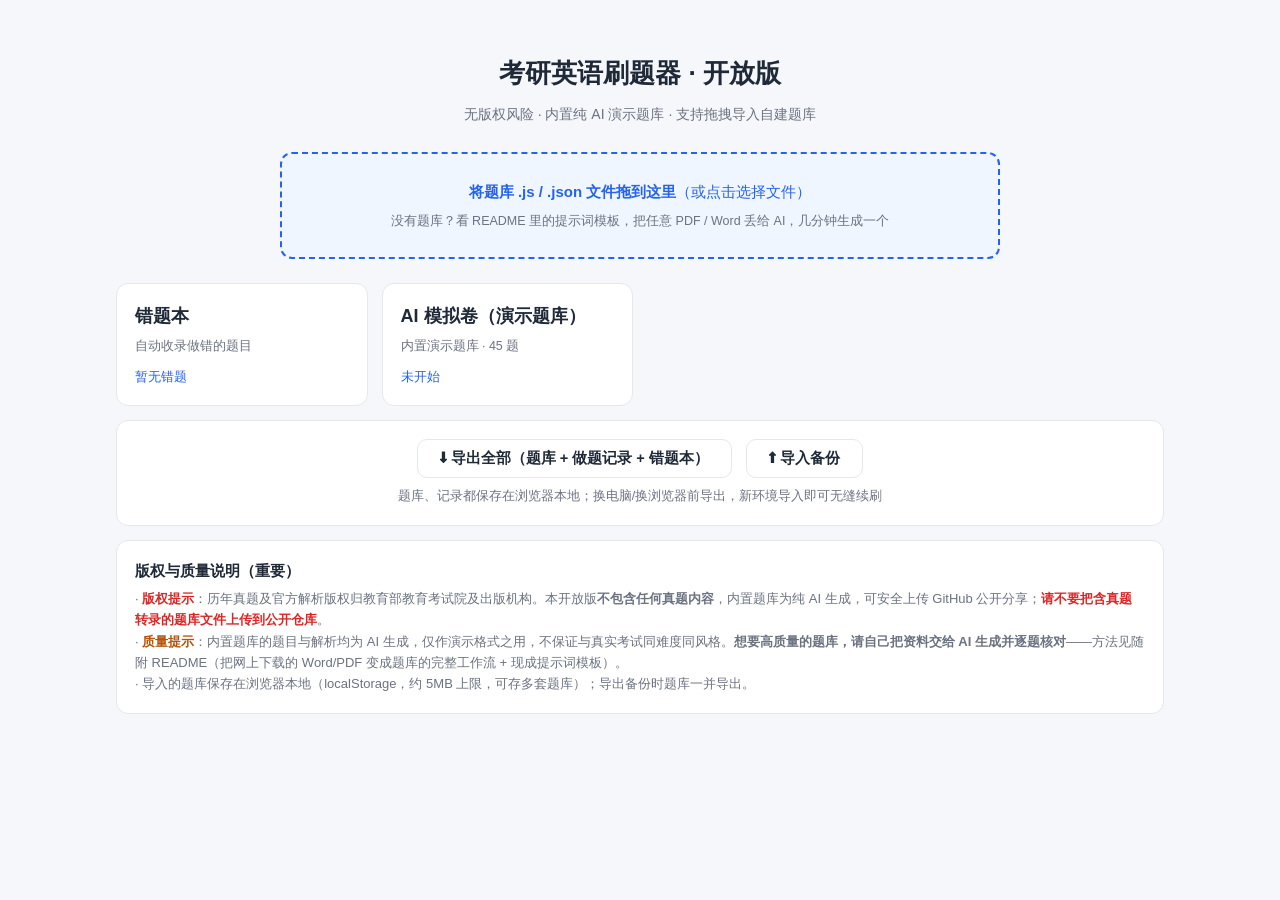
==== 刷题器-开放版（单文件版）.html @ 512d8507 "考研英语刷题器·开放版：纯AI演示题库 + 自建题库拖拽导入" ====
<!DOCTYPE html>
<html lang="zh-CN">
<head>
<meta charset="UTF-8">
<meta name="viewport" content="width=device-width, initial-scale=1.0">
<title>考研英语刷题器 · 开放版（可导入自建题库）</title>
<style>
:root {
  --bg: #f5f7fa;
  --card: #ffffff;
  --ink: #1f2937;
  --ink2: #6b7280;
  --line: #e5e7eb;
  --brand: #2563eb;
  --brand-soft: #eff6ff;
  --ok: #16a34a;
  --ok-soft: #f0fdf4;
  --bad: #dc2626;
  --bad-soft: #fef2f2;
  --warn-soft: #fffbeb;
  --radius: 12px;
}
* { box-sizing: border-box; margin: 0; padding: 0; }
body {
  font-family: "Segoe UI", "PingFang SC", "Microsoft YaHei", sans-serif;
  background: var(--bg); color: var(--ink); line-height: 1.65;
}
#app { max-width: 1080px; margin: 0 auto; padding: 24px 16px 80px; }
a { color: var(--brand); text-decoration: none; }

/* 顶栏 */
.topbar {
  display: flex; align-items: center; gap: 12px;
  padding: 12px 16px; margin-bottom: 20px;
  background: var(--card); border: 1px solid var(--line); border-radius: var(--radius);
  position: sticky; top: 12px; z-index: 10; box-shadow: 0 1px 3px rgba(0,0,0,.05);
}
.topbar .back {
  border: 1px solid var(--line); background: #fff; color: var(--ink);
  border-radius: 8px; padding: 5px 14px; cursor: pointer; font-size: 14px;
}
.topbar .back:hover { border-color: var(--brand); color: var(--brand); }
.topbar h2 { font-size: 16px; font-weight: 600; }
.topbar .spacer { flex: 1; }
.topbar .meta { color: var(--ink2); font-size: 13px; }

/* 首页 */
.hero { text-align: center; padding: 28px 0 8px; }
.hero h1 { font-size: 26px; margin-bottom: 8px; }
.hero p { color: var(--ink2); font-size: 14px; }
.grid { display: grid; grid-template-columns: repeat(auto-fill, minmax(200px, 1fr)); gap: 14px; margin-top: 24px; }
.card {
  background: var(--card); border: 1px solid var(--line); border-radius: var(--radius);
  padding: 18px; cursor: pointer; transition: .15s;
}
.card:hover { border-color: var(--brand); box-shadow: 0 3px 10px rgba(37,99,235,.1); transform: translateY(-2px); }
.card h3 { font-size: 18px; margin-bottom: 4px; }
.card .sub { color: var(--ink2); font-size: 12.5px; }
.card .stat { margin-top: 10px; font-size: 12.5px; color: var(--brand); }
.card.wide { grid-column: 1 / -1; cursor: default; }
.card.wide:hover { transform: none; box-shadow: none; border-color: var(--line); }

/* 篇目列表 */
.sec-list { display: flex; flex-direction: column; gap: 12px; margin-top: 20px; }
.sec-row {
  display: flex; align-items: center; gap: 14px;
  background: var(--card); border: 1px solid var(--line); border-radius: var(--radius);
  padding: 16px 20px; cursor: pointer; transition: .15s;
}
.sec-row:hover { border-color: var(--brand); box-shadow: 0 3px 10px rgba(37,99,235,.08); }
.sec-row .tag {
  font-size: 12px; background: var(--brand-soft); color: var(--brand);
  border-radius: 6px; padding: 3px 10px; white-space: nowrap;
}
.sec-row .tag.self { background: var(--warn-soft); color: #b45309; }
.sec-row h3 { font-size: 15.5px; flex: 1; }
.sec-row .sub { color: var(--ink2); font-size: 12.5px; }

/* 练习页布局 */
.layout { display: grid; grid-template-columns: minmax(0, 1.15fr) minmax(0, 1fr); gap: 18px; align-items: start; }
@media (max-width: 860px) { .layout { grid-template-columns: 1fr; } }
.panel {
  background: var(--card); border: 1px solid var(--line); border-radius: var(--radius);
  padding: 20px 22px;
}
.panel h3 { font-size: 15px; margin-bottom: 12px; color: var(--brand); }
.panel .passage { font-size: 14.5px; white-space: pre-wrap; word-break: break-word; }
.panel .directions { font-size: 13px; color: var(--ink2); margin-bottom: 12px; padding: 10px 12px; background: var(--bg); border-radius: 8px; }
.blank { color: var(--brand); font-weight: 600; }
.pb-opt { padding: 3px 0; }
.pb-opt b { color: var(--brand); }

/* 题卡 */
.qcard { position: sticky; top: 76px; }
.qnum { font-size: 13px; color: var(--ink2); margin-bottom: 6px; display: flex; justify-content: space-between; }
.qstem { font-size: 15.5px; margin-bottom: 14px; }
.opts { display: flex; flex-direction: column; gap: 8px; }
.opt {
  display: flex; gap: 10px; align-items: baseline; text-align: left;
  border: 1.5px solid var(--line); background: #fff; border-radius: 10px;
  padding: 10px 14px; cursor: pointer; font-size: 14.5px; transition: .12s; width: 100%;
  font-family: inherit; color: var(--ink); line-height: 1.5;
}
.opt:hover { border-color: var(--brand); }
.opt .key { font-weight: 700; color: var(--brand); }
.opt.chosen { border-color: var(--brand); background: var(--brand-soft); }
.opt.right { border-color: var(--ok); background: var(--ok-soft); }
.opt.right .key { color: var(--ok); }
.opt.wrong { border-color: var(--bad); background: var(--bad-soft); }
.opt.wrong .key { color: var(--bad); }
.opt:disabled { cursor: default; }
.actions { margin-top: 14px; display: flex; gap: 10px; }
.btn {
  border: none; border-radius: 10px; padding: 9px 22px; cursor: pointer;
  font-size: 14.5px; font-weight: 600; font-family: inherit; transition: .15s;
}
.btn.primary { background: var(--brand); color: #fff; }
.btn.primary:hover { opacity: .9; }
.btn.ghost { background: #fff; border: 1px solid var(--line); color: var(--ink); }
.btn.ghost:hover { border-color: var(--brand); color: var(--brand); }
.btn:disabled { opacity: .45; cursor: not-allowed; }

/* 判分与解析 */
.verdict { margin-top: 14px; border-radius: 10px; padding: 10px 14px; font-size: 14px; font-weight: 600; }
.verdict.ok { background: var(--ok-soft); color: var(--ok); }
.verdict.bad { background: var(--bad-soft); color: var(--bad); }
.analysis {
  margin-top: 12px; border-top: 1px dashed var(--line); padding-top: 12px;
  font-size: 13.5px; color: var(--ink); max-height: 420px; overflow-y: auto;
}
.analysis h4 { font-size: 13px; color: var(--brand); margin: 10px 0 4px; }
.analysis p { margin: 6px 0; }
.analysis li { margin: 3px 0 3px 18px; }
.analysis .opt-tag { color: var(--brand); font-weight: 700; }
.analysis .ana-block { margin: 10px 0; padding: 10px 12px; background: var(--bg); border-radius: 8px; }
.analysis .ana-block > b:first-child { color: var(--brand); }
.ana-toggle { margin-top: 10px; font-size: 13px; }

/* 结果页 */
.summary { max-width: 560px; margin: 40px auto; text-align: center; }
.summary .score { font-size: 44px; font-weight: 700; color: var(--brand); margin: 12px 0; }
.summary .wrong-list { text-align: left; margin-top: 18px; }
.summary .wrong-list .w {
  display: flex; justify-content: space-between; padding: 8px 12px;
  border-bottom: 1px solid var(--line); font-size: 14px;
}

/* 错题本 */
.wrong-item {
  display: flex; align-items: center; gap: 12px; padding: 12px 16px;
  background: var(--card); border: 1px solid var(--line); border-radius: 10px; margin-bottom: 10px;
}
.wrong-item .wq { flex: 1; font-size: 14px; }
.wrong-item .wq .meta { color: var(--ink2); font-size: 12px; }
.wrong-item button { white-space: nowrap; }

/* 自评 */
.ref-block { margin-top: 14px; white-space: pre-wrap; font-size: 14px; background: var(--bg); border-radius: 8px; padding: 14px; }
.empty { text-align: center; color: var(--ink2); padding: 60px 0; }

/* 拖拽导入区 */
.dropzone {
  border: 2px dashed var(--brand); background: var(--brand-soft);
  border-radius: var(--radius); padding: 26px 20px; text-align: center;
  color: var(--brand); font-size: 15px; cursor: pointer; margin: 18px auto 6px;
  max-width: 720px; transition: .15s;
}
.dropzone .sub { color: var(--ink2); font-size: 12.5px; margin-top: 6px; }
.dropzone:hover, .dropzone.dragging { background: #dbeafe; border-color: #1d4ed8; transform: scale(1.01); }

</style>
</head>
<body>
<div id="app"></div>
<script>
/* AI 模拟卷（演示题库）—— 全部题目、文章与解析均为 AI 原创生成，无版权风险 */
window.QUIZ_DATA = window.QUIZ_DATA || {};
window.QUIZ_DATA[9001] = {
  year: 9001,
  label: "AI 模拟卷（演示题库）",
  cloze: {
    directions: ["Directions: Read the following text. Choose the best word(s) for each numbered blank and mark A, B, C or D on ANSWER SHEET. (10 points)"],
    passage: [
      "Few things are as __1__ as the quiet power of habit. We like to think our days are governed by deliberate choices, yet studies suggest that more than 40 percent of daily actions are __2__ not by conscious decisions but by habit. Understanding how habits work, researchers argue, is the key to changing them.",
      "A habit loop has three parts: a cue, a routine, and a reward. The cue is the __3__ that sets the routine in motion — a time of day, a place, an emotional state, or the company of particular people. The routine is the behaviour __4__. The reward is what the brain gains from the act, and it is the reward that makes the loop __5__.",
      "Take, for example, the afternoon snack. Feeling tired at three o'clock is the cue; walking to the vending machine is the routine; the sugar rush is the reward. Over weeks, this sequence becomes so deeply __6__ that the cue alone can produce a __7__ desire for sweets — long before hunger __8__.",
      "The encouraging news is that habits are not destiny. Because the brain remains __9__ throughout life, old loops can be rewritten. The golden rule of habit change is simple: keep the cue and the reward, but __10__ the routine. A person who snacks to relieve boredom may __11__ the craving with a short walk instead, since both deliver a similar __12__ of relief.",
      "Changing a habit, however, demands more than good intentions. Experiments show that people who write down a concrete plan — \"I will walk for ten minutes at 3 p.m. in the corridor\" — are two to three times more __13__ to succeed than those who merely resolve to \"eat less junk food\". The plan works because it __14__ the decision in advance and spares the mind the effort of __15__ willpower at the critical moment.",
      "Patience also matters. Contrary to the popular myth of the twenty-one-day fix, recent studies __16__ that a new habit takes, on average, about sixty-six days to become __17__. Progress is rarely __18__: most people slip repeatedly before the new routine holds. What __19__ is not perfection but persistence — returning to the plan after each __20__."
    ],
    questions: [
      { num: 1, stem: "", opts: { A: "reasonable", B: "remarkable", C: "reliable", D: "remote" }, answer: "B", analysis: "考点：形容词辨析。解析：as ___ as 结构，此处强调习惯的力量之突出，remarkable（显著的、非凡的）符合语境；reasonable 合理的、reliable 可靠的、remote 遥远的均不搭配。" },
      { num: 2, stem: "", opts: { A: "abandoned", B: "translated", C: "threatened", D: "triggered" }, answer: "D", analysis: "考点：动词辨析。解析：日常动作并非由意识决定，而是由习惯所触发（triggered），与 but 形成对照；abandoned 抛弃、translated 翻译、threatened 威胁均不合逻辑。" },
      { num: 3, stem: "", opts: { A: "signal", B: "symbol", C: "symptom", D: "sample" }, answer: "A", analysis: "考点：名词辨析。解析：cue（线索、信号）的同义复现，启动惯例行为的触发信号即 signal；symbol 象征、symptom 症状、sample 样本。" },
      { num: 4, stem: "", opts: { A: "himself", B: "themselves", C: "itself", D: "oneself" }, answer: "C", analysis: "考点：代词。解析：the behaviour 为单数名词，指代其自身用 itself。" },
      { num: 5, stem: "", opts: { A: "shrink", B: "split", C: "slip", D: "stick" }, answer: "D", analysis: "考点：动词辨析。解析：奖励使习惯循环固化下来，stick（固定、坚持）符合语义；shrink 收缩、split 分裂、slip 滑落。" },
      { num: 6, stem: "", opts: { A: "carved", B: "rooted", C: "buried", D: "planted" }, answer: "B", analysis: "考点：固定搭配。解析：deeply rooted 深深扎根的，为习惯性搭配；carved 雕刻、buried 埋葬、planted 种植。" },
      { num: 7, stem: "", opts: { A: "delicate", B: "reluctant", C: "spontaneous", D: "hostile" }, answer: "C", analysis: "考点：形容词辨析。解析：线索本身即可自发产生对甜食的渴望，spontaneous（自发的）正确；delicate 精致的、reluctant 不情愿的、hostile 敌对的。" },
      { num: 8, stem: "", opts: { A: "sets out", B: "sets in", C: "sets up", D: "sets off" }, answer: "B", analysis: "考点：短语动词。解析：hunger sets in 意为饥饿开始、袭来；set out 出发、set up 建立、set off 引发。" },
      { num: 9, stem: "", opts: { A: "passive", B: "static", C: "flexible", D: "rigid" }, answer: "C", analysis: "考点：形容词辨析。解析：旧循环可被改写，说明大脑终生保持可塑性，flexible（灵活的）正确；static 静止的、rigid 僵硬的、passive 被动的。" },
      { num: 10, stem: "", opts: { A: "replace", B: "preserve", C: "repeat", D: "record" }, answer: "A", analysis: "考点：动词辨析。解析：保留线索与奖励、替换中间的惯例行为，replace 正确，与 keep 形成语义对照。" },
      { num: 11, stem: "", opts: { A: "satisfy", B: "sharpen", C: "share", D: "shelter" }, answer: "A", analysis: "考点：动词辨析。解析：用散步满足（satisfy）渴望，与 deliver a similar relief 呼应；sharpen 削尖、shelter 庇护、share 分享。" },
      { num: 12, stem: "", opts: { A: "course", B: "trace", C: "load", D: "sense" }, answer: "D", analysis: "考点：名词搭配。解析：a sense of relief 解脱感、宽慰感，为固定搭配。" },
      { num: 13, stem: "", opts: { A: "liable", B: "likely", C: "capable", D: "willing" }, answer: "B", analysis: "考点：形容词搭配。解析：倍数 + more likely to do 为固定表达；capable 需搭配 of doing，willing 语义不符。" },
      { num: 14, stem: "", opts: { A: "delays", B: "cancels", C: "makes", D: "postpones" }, answer: "C", analysis: "考点：动词搭配。解析：make the decision in advance 提前做出决定，make a decision 为固定搭配。" },
      { num: 15, stem: "", opts: { A: "assembling", B: "summoning", C: "dismissing", D: "measuring" }, answer: "B", analysis: "考点：动词搭配。解析：summon willpower 调动意志力，为习惯性搭配；dismiss 打发、assemble 集合、measure 测量。" },
      { num: 16, stem: "", opts: { A: "doubt", B: "object", C: "deny", D: "indicate" }, answer: "D", analysis: "考点：动词辨析。解析：研究表明新习惯需要约 66 天，indicate（表明）正确；object 需搭配 to；deny、doubt 与研究立场相反。" },
      { num: 17, stem: "", opts: { A: "automatic", B: "awkward", C: "anxious", D: "absurd" }, answer: "A", analysis: "考点：形容词辨析。解析：新习惯变为自动（automatic），与 habitual 行为机制呼应；awkward 尴尬的、absurd 荒谬的、anxious 焦虑的。" },
      { num: 18, stem: "", opts: { A: "legal", B: "loyal", C: "linear", D: "literal" }, answer: "C", analysis: "考点：形容词辨析。解析：进步很少是线性的（linear），后文反复犯错印证了曲折性；其余三项语义无关。" },
      { num: 19, stem: "", opts: { A: "costs", B: "counts", C: "lasts", D: "remains" }, answer: "B", analysis: "考点：动词辨析。解析：What counts is... 重要的是……，为主语从句固定句式。" },
      { num: 20, stem: "", opts: { A: "outbreak", B: "outcome", C: "outline", D: "setback" }, answer: "D", analysis: "考点：名词辨析。解析：每次挫折（setback）后重新回到计划，与 slip repeatedly 呼应；outbreak 爆发、outcome 结果、outline 大纲。" }
    ],
    analysisBlob: "**【完形整体解析】**本文为科普说明文，介绍习惯回路（线索—惯例—奖励）的形成机制与改写方法。核心思路：习惯由触发信号驱动；改变习惯的关键是保留线索与奖励、替换行为本身，并以具体计划取代模糊决心，配合耐心与坚持。逐题解析见各题。"
  },
  reading: [
    {
      title: "Urban beekeeping: honey with a sting in its tail",
      passage: [
        "On the flat roof of a four-storey office block in central London, dozens of white hives hum with activity. Their owners are not farmers but accountants, lawyers and hotel managers, part of a growing army of urban beekeepers. Over the past decade, the number of managed hives in London has more than tripled, driven by enthusiasm for local food, greener lifestyles and the plight of pollinating insects.",
        "The benefits are real. Bees pollinate the flowers of parks, balconies and allotments, and city hives often outperform their rural cousins: urban forage is remarkably diverse, and pesticides are used more sparingly in gardens than on farmland. Restaurants proudly advertise honey harvested from their own rooftops, and schools use hives to teach children where food comes from.",
        "Yet the boom has a sting in its tail. Ecologists warn that London now hosts more bees than its parks and window boxes can support. Honeybees compete with wild bees and hoverflies — many of them endangered — for the same limited nectar. A honeybee hive can contain forty thousand workers, and a single hive can fly the equivalent of the distance to the moon and back in a season. In crowded districts, wild pollinators, which do far more work per individual, are being pushed out by their glamorous cousins.",
        "Some cities are acting. Berlin has capped the number of hives per district and requires new keepers to complete a training course. Others pair every new hive with a 'pollinator plan': replacing mown lawns with wildflower meadows and planting nectar-rich trees. The message from scientists is not that urban beekeeping should stop, but that it should be earned — with habitat first, hives second. As one ecologist put it, 'Plant the porch before you buy the bees.'"
      ],
      overview: "本文为现象评析类文章：先介绍城市养蜂热的动因与益处（第 1-2 段），再转折指出其生态隐患——蜜蜂过多挤压野生传粉昆虫（第 3 段），最后给出城市应对之道：先造栖息地、后买蜂箱（第 4 段）。主旨题常见。",
      discourse: "",
      questions: [
        { num: 21, stem: "The boom in urban beekeeping is driven by all of the following EXCEPT ______.", opts: { A: "the appeal of locally produced food", B: "concern about declining pollinators", C: "the pursuit of a greener lifestyle", D: "government subsidies for new hives" }, answer: "D", analysis: "考点：细节题（例外项）。解析：第 1 段列出 local food、greener lifestyles、plight of pollinating insects 三个动因，D 项政府补贴未提及，故选 D。" },
        { num: 22, stem: "According to Paragraph 2, city hives often do better than rural ones because ______.", opts: { A: "urban bees are stronger and healthier", B: "city food sources are varied and less contaminated", C: "rural beekeepers lack experience", D: "city weather is more stable" }, answer: "B", analysis: "考点：细节题。解析：urban forage is remarkably diverse 与 pesticides used more sparingly 分别对应多样与少农药，B 项概括正确。" },
        { num: 23, stem: "The phrase \"a sting in its tail\" (Paragraph 3) suggests that urban beekeeping ______.", opts: { A: "is dangerous for beekeepers", B: "has a hidden downside", C: "costs more than expected", D: "will soon be banned" }, answer: "B", analysis: "考点：语义理解题。解析：该习语指好消息背后暗藏隐患，引出第 3 段蜜蜂过多挤压野生种群的负面影响，故为 hidden downside。" },
        { num: 24, stem: "Wild pollinators are being squeezed out mainly because ______.", opts: { A: "they work less efficiently than honeybees", B: "they are endangered by pesticides", C: "honeybee colonies are overwhelmingly numerous", D: "city parks are converted into lawns" }, answer: "C", analysis: "考点：细节题。解析：第 3 段指出单个蜂巢可容纳四万只工蜂，数量悬殊导致野生传粉者被挤出，C 正确；A 项与原文相反（野生者个体效率更高）。" },
        { num: 25, stem: "The ecologist's remark in the last paragraph implies that keepers should ______.", opts: { A: "raise smaller colonies in crowded districts", B: "improve habitats before acquiring hives", C: "replace honeybees with wild species", D: "attend training courses in Berlin" }, answer: "B", analysis: "考点：推理题。解析：'Plant the porch before you buy the bees' 与 habitat first, hives second 一致，即先改善栖息环境再养蜂，选 B。" }
      ]
    },
    {
      title: "Digital minimalism: logging off to feel more",
      passage: [
        "Three years ago, Hannah Blake deleted every social media app from her phone. She did not announce it online — the point, after all, was to be offline. Today the 29-year-old graphic designer says the change altered her evenings: instead of scrolling in half-attention, she reads, draws, and meets friends in person. 'I did not realise how tired my brain was,' she says, 'until it stopped switching tasks every few seconds.'",
        "Blake is part of a movement known as digital minimalism, popularised by the computer scientist Cal Newport. Its followers are not Luddites; most still work with laptops and navigate with phones. What they reject is the default setting of modern life: infinite feeds engineered to capture attention and monetise it. Newport's advice is blunt — perform a 30-day 'declutter', removing optional technologies, then reintroduce only those that serve values you actually care about.",
        "Evidence that heavy phone use harms mood is still debated, but a cluster of studies points the same way. In one experiment, undergraduates who limited social media to thirty minutes a day reported significantly lower loneliness and depression after three weeks. In another, merely having a phone visible on the desk reduced the working memory capacity of nearby participants, as if part of their attention were guarding the device.",
        "Critics counter that the movement romanticises the past and ignores real benefits: distant relatives, emergency information, communities for the ill and isolated. Minimalists respond that the question is not whether technology is good, but whether each tool is used by design or by compulsion. As Newport observes, the goal is not to abandon the internet but to stop being abandoned to it — to decide, in advance, what one's attention is for."
      ],
      overview: "本文为观点论证类文章：以个人案例引入数字极简主义（第 1 段），介绍其主张与方法（第 2 段），引用实验证据支持（第 3 段），并以批评与回应收尾、点明宗旨（第 4 段）。末段作者态度题常见。",
      discourse: "",
      questions: [
        { num: 26, stem: "Hannah Blake's experience is mentioned to ______.", opts: { A: "illustrate the effects of quitting social media apps", B: "prove that graphic designers work better offline", C: "introduce the popularity of Cal Newport's book", D: "show how to delete apps from a phone" }, answer: "A", analysis: "考点：写作目的题。解析：首段个人案例用于引出并具体化'戒断社交媒体带来的改变'，为 A；B、C、D 均以偏概全。" },
        { num: 27, stem: "Digital minimalists differ from Luddites in that they ______.", opts: { A: "refuse to use any modern devices", B: "oppose only technologies that serve no real values", C: "delete all technology for thirty days", D: "prefer laptops to smartphones" }, answer: "B", analysis: "考点：细节题。解析：第 2 段指出他们并非卢德分子（不反一切技术），反对的是默认设置下无价值的 Infinite feeds，即 reintroduce only those that serve values，B 正确。" },
        { num: 28, stem: "The desk-phone experiment is cited to show that phones ______.", opts: { A: "damage eyesight of nearby users", B: "occupy attention even when not in use", C: "reduce the accuracy of memory tests", D: "should be banned in classrooms" }, answer: "B", analysis: "考点：例证功能题。解析：实验中手机仅放在桌上即可降低工作记忆容量，as if part of their attention were guarding the device，说明其占用注意力，选 B。" },
        { num: 29, stem: "Critics of digital minimalism believe that the movement ______.", opts: { A: "overstates the harms of social media", B: "ignores the genuine benefits of technology", C: "relies on unreliable experiments", D: "is a marketing trick of authors" }, answer: "B", analysis: "考点：观点题。解析：第 4 段批评者指出该运动 romanticises the past and ignores real benefits，B 为同义改写。" },
        { num: 30, stem: "Newport would most likely agree that one should ______.", opts: { A: "use technology intentionally rather than compulsively", B: "abandon the internet for thirty days every year", C: "keep phones out of sight during work", D: "replace online communities with local clubs" }, answer: "A", analysis: "考点：态度题。解析：末段 by design or by compulsion 与 decide in advance what one's attention is for 表明其主张是有意图地使用技术，A 正确；B 曲解 30-day declutter。" }
      ]
    },
    {
      title: "Night trains are quietly coming back",
      passage: [
        "A decade ago, Europe's sleeper trains seemed finished. Budget airlines undercut them on price and speed, national railways sold off carriages, and travelers shrugged: who wants to spend twelve hours rattling north when a one-hour flight costs less than dinner? By 2015, Germany — once proud of its night network — ran just one service beyond its borders.",
        "The revival began, as many environmental stories now do, with anxiety about flying. Aviation accounts for roughly four percent of Europe's greenhouse gases, and its share is growing while other sectors decarbonise. When European governments imposed green taxes on short-haul flights and some countries banned certain air routes altogether, operators rediscovered an old product lying in the sidings: the sleeper.",
        "The new night trains are not nostalgic relics. Austria's national railway now runs services from Vienna to Paris, Brussels, Rome and Amsterdam, with modern carriages featuring proper beds, privacy curtains and Wi-Fi. Private start-ups have entered the market, offering capsule-style berths and subscription tickets. Ridership is rising steeply: on some routes, summer sleeper seats sell out months in advance.",
        "Sceptics note that night trains remain a niche: they are often dearer than discount flights and slower than high-speed day trains, and cancellations still occur when national networks fail to coordinate. Yet planners see them as one piece of a larger puzzle. A continent that wants low-carbon mobility without sacrificing connection, they argue, needs a web of night services stitched between its daytime high-speed lines. The sleeper, once written off as a museum piece, has quietly rejoined the timetable."
      ],
      overview: "本文为趋势类文章：衰落（第 1 段）→ 复兴动因（第 2 段，气候与政策）→ 新形态与市场表现（第 3 段）→ 质疑与展望（第 4 段）。典型的新老对比结构。",
      discourse: "",
      questions: [
        { num: 31, stem: "Paragraph 1 indicates that night trains once declined mainly because of ______.", opts: { A: "poor service quality", B: "competition from cheap flights", C: "safety accidents", D: "lack of government funding" }, answer: "B", analysis: "考点：细节题。解析：Budget airlines undercut them on price and speed 直接点明廉价航空的价格与速度竞争，选 B。" },
        { num: 32, stem: "The revival of sleeper trains was triggered by ______.", opts: { A: "nostalgia for old journeys", B: "investment from luxury hotels", C: "concern over aviation emissions", D: "advances in high-speed rail" }, answer: "C", analysis: "考点：细节题。解析：第 2 段首句 The revival began... with anxiety about flying 及航空占欧洲温室气体约 4%，对应气候担忧，选 C。" },
        { num: 33, stem: "Which of the following is true about the new night trains?", opts: { A: "They copy the design of historic carriages.", B: "They are operated only by national railways.", C: "They offer better comfort and flexible tickets.", D: "They are free of delays and cancellations." }, answer: "C", analysis: "考点：判断题。解析：第 3 段 proper beds, privacy curtains and Wi-Fi 与 subscription tickets 对应 C；A 与 not nostalgic relics 相反；B 与 private start-ups 矛盾；D 与 cancellations still occur 矛盾。" },
        { num: 34, stem: "The word \"niche\" (Paragraph 4) is closest in meaning to ______.", opts: { A: "a small specialised market", B: "a profitable business", C: "a legal loophole", D: "an old-fashioned style" }, answer: "A", analysis: "考点：词义题。解析：niche 此处指占比较小的细分市场，后文 cheaper/slower 的局限佐证其非主流地位，选 A。" },
        { num: 35, stem: "The author's attitude toward the future of night trains is ______.", opts: { A: "dismissive", B: "cautiously positive", C: "indifferent", D: "worried" }, answer: "B", analysis: "考点：态度题。解析：作者呈现质疑（第 4 段）后以 planners see them as one piece of a larger puzzle 及 has quietly rejoined the timetable 收尾，态度为审慎乐观，选 B。" }
      ]
    },
    {
      title: "Why workplace mentoring often fails",
      passage: [
        "Nearly every large company now boasts a mentoring programme. Junior employees are matched with senior colleagues, folders of best practice are distributed, and annual reports declare the scheme a success. Yet when researchers actually track outcomes, the picture is sobering: in a study of forty-two programmes across three industries, only a third produced measurable gains in promotion rates, retention or skills — and several left participants more cynical than before.",
        "The commonest failure is the mismatch. Pairing by availability rather than relevance, firms assign a marketing trainee to a finance director simply because both are free on Thursday afternoons. mentees report polite but hollow monthly coffees; mentors, for their part, feel obliged rather than engaged. A second killer is vagueness: schemes launched without defined goals devolve into 'managed networking', in which neither side knows what progress would even look like.",
        "The programmes that work share a handful of traits. They match on skills and goals, sometimes across departmental lines. They set a fixed term — nine to twelve months — with explicit milestones, so that both parties can see the finish line. Crucially, mentors are trained and credited: the best firms treat mentoring as a real responsibility in performance reviews, not as charity performed in spare minutes. And they protect the relationship from hierarchy, forbidding mentors to evaluate their own mentees.",
        "Some companies now go further, replacing pairings with 'mentoring circles', in which one senior figure coaches a small group. The format spreads exposure and reduces the dependency of the one-to-one model, though researchers caution it suits skills-sharing better than sensitive career advice. Whatever the format, the lesson is the same: mentoring is not a perk to be announced but a system to be designed. Firms that treat it as a poster in the corridor will reap exactly that."
      ],
      overview: "本文为问题分析类文章：现象与失望的数据（第 1 段）→ 两大失败原因：错配与目标模糊（第 2 段）→ 成功项目的四个特征（第 3 段）→ 新形式与核心结论（第 4 段）。'末句格言式结论'是考点高发区。",
      discourse: "",
      questions: [
        { num: 36, stem: "The study mentioned in Paragraph 1 shows that most mentoring programmes ______.", opts: { A: "fail to bring measurable benefits", B: "cost more than companies expect", C: "are opposed by senior employees", D: "are praised in annual reports" }, answer: "A", analysis: "考点：细节题。解析：only a third produced measurable gains 反证三分之二无实效，A 正确；D 是公司自己宣称，非研究结论。" },
        { num: 37, stem: "\"Managed networking\" refers to schemes that ______.", opts: { A: "connect employees across departments", B: "lack clear goals and standards of progress", C: "replace training with social events", D: "forbid mentors to assess mentees" }, answer: "B", analysis: "考点：语义理解题。解析：schemes launched without defined goals devolve into 'managed networking'，即目标缺失的空转式人脉管理，选 B。" },
        { num: 38, stem: "According to Paragraph 3, effective programmes treat mentoring as ______.", opts: { A: "a voluntary act of kindness", B: "a formal duty linked to appraisal", C: "a marketing tool for recruiting", D: "a short-term experiment" }, answer: "B", analysis: "考点：细节题。解析：mentoring as a real responsibility in performance reviews, not as charity 对应 B；A 与之相反。" },
        { num: 39, stem: "The author mentions \"mentoring circles\" to ______.", opts: { A: "predict the end of one-to-one mentoring", B: "introduce a new format with limits", C: "blame firms for copying others", D: "praise researchers' caution" }, answer: "B", analysis: "考点：结构题。解析：先述其优点（spread exposure），后以 though 指出局限（适合技能分享而非敏感职业建议），故为'新形式+局限'，选 B。" },
        { num: 40, stem: "The last sentence suggests that firms which merely publicise mentoring will ______.", opts: { A: "get nothing of substance", B: "attract better applicants", C: "save training budgets", D: "earn public praise" }, answer: "A", analysis: "考点：推理题。解析：a poster in the corridor 与 will reap exactly that 是讽刺：只做宣传就只收获一张海报，即无实质收益，选 A。" }
      ]
    }
  ],
  partB: {
    directions: ["Directions: The following text contains five statements about building a reading habit. For each statement, choose the matching tip from the list A–G. There are TWO extra tips which you do not need to use. (10 points)"],
    options: [
      { key: "A", text: "Set a fixed time and trigger for reading." },
      { key: "B", "text": "Quit a boring book without guilt." },
      { key: "C", text: "Track pages, not hours, to stay motivated." },
      { key: "D", text: "Always finish one book before starting another." },
      { key: "E", text: "Keep books visible in every room." },
      { key: "F", text: "Join a book club for accountability." },
      { key: "G", text: "Choose books slightly below your level at first." }
    ],
    passage: ["Seven tips that could turn you into a reader — and the five that matter most, according to a two-year study of reluctant readers."],
    questions: [
      { num: 41, stem: "Reading right after breakfast each day worked far better than waiting for spare time.", opts: {}, answer: "A", analysis: "对应 A：固定时间与触发点。'fixed time and trigger' 与 right after breakfast（固定时间）、waiting for spare time（非固定）对照。" },
      { num: 42, stem: "Participants abandoned unenjoyable titles at page fifty and read 40% more books in total.", opts: {}, answer: "B", analysis: "对应 B：不带愧疚地放弃无聊的书。Quit a boring book 与 abandoned unenjoyable titles 同义。" },
      { num: 43, stem: "Those who logged finished pages felt more progress than those who counted reading hours.", opts: {}, answer: "C", analysis: "对应 C：记录页数而非时长。Track pages, not hours 直接复现。" },
      { num: 44, stem: "A book left open on the kitchen table was picked up three times as often as one on a shelf.", opts: {}, answer: "E", analysis: "对应 E：让书在每个房间可见。visible in every room 与 left open on the kitchen table 同义改写。" },
      { num: 45, stem: "Beginners who started with shorter, easier novels stuck with the habit longer.", opts: {}, answer: "G", analysis: "对应 G：起步时选略低于自身水平的书。slightly below your level 与 shorter, easier novels 呼应。" }
    ],
    analysisBlob: "**【Part B 整体解析】**未用选项：D（一本读完再读下一本）与 F（加入读书会获得督促），原文未提及。匹配题方法：先划出各题干实义关键词（时间触发、放弃、记录方式、摆放位置、难度），再到选项中找同义改写。"
  },
  translation: {
    blocks: [
      "Directions: Translate the following text into Chinese. Write your translation on ANSWER SHEET. (15 points)",
      "——",
      "For most of the twentieth century, experts believed that the adult brain was fixed: its circuits were wired early, and no amount of effort could change them. That view has quietly collapsed. Studies of people learning new languages or instruments in their sixties and seventies show that the brain keeps forming new connections well into old age, a property scientists call neuroplasticity.",
      "Learning, it turns out, is less about raw talent than about method and persistence. Learners who practise in short, regular sessions — twenty minutes a day, rather than three hours on Sunday — retain far more, because sleep between sessions helps the brain consolidate what it has absorbed. Mistakes, once feared as proof of failure, are now seen as the very signal that learning is happening.",
      "The practical implications reach beyond classrooms. Employers who assume that older workers cannot adapt to new tools are ignoring decades of research; what older learners need is not exemption from training but better-designed training. In an economy that changes faster than any generation before it, the willingness to keep learning may be the single most valuable skill a person can own."
    ],
    reference: "整个二十世纪，专家们一直认为成年人的大脑是固定不变的：其神经回路在早期就已成型，任何努力都无法将其改变。这种观点如今已悄然崩塌。对六七十岁仍在学习新语言或新乐器的人群所做的研究表明，大脑直到高龄仍会形成新的神经连接，科学家将这一特性称为\"神经可塑性\"。\n事实证明，学习的关键与其说在于天赋，不如说在于方法与坚持。以短时、规律的方式练习的学习者——每天二十分钟，而非周日一次练三小时——能记住的内容要多得多，因为练习之间的睡眠有助于大脑巩固所学。错误曾被视为失败的证明而令人恐惧，如今却被看作学习正在发生的信号。\n这些现实启示远不止于课堂。那些认定年长员工无法适应新工具的雇主，正在无视数十年的研究成果；年长学习者需要的不是免于培训，而是设计得更合理的培训。在一个变化速度快于以往任何一代的经济体中，持续学习的意愿或许是一个人所能拥有的最宝贵的技能。",
    analysis: "本文主题为\"神经可塑性与终身学习\"。翻译要点：① That view has quietly collapsed 宜译为\"这种观点已悄然崩塌\"；② property 译\"特性\"；③ consolidate 译\"巩固\"；④ 末段 exemption from training 需译出\"免于培训\"的隐含对比；⑤ the single most valuable skill 译\"最宝贵的技能\"并保留最高级语气。"
  },
  writing: {
    small: [
      "Directions: Suppose your university library closes at 10 p.m. on weekdays. Write an email to the library director to 1) suggest extending opening hours during exam weeks, and 2) explain the benefits. You should write about 100 words on ANSWER SHEET. Do not sign your own name at the end of the email. Use \"Li Ming\" instead. (10 points)"
    ],
    small_ref: "Dear Director,\n\nI am writing to suggest that the library extend its opening hours until midnight during exam weeks.\n\nIn the weeks before examinations, study rooms are crowded and many students prefer to revise late at night. However, the current 10 p.m. closing time forces us to leave just when concentration is best. Keeping the library open for two more hours on weekdays would ease the shortage of seats, make better use of existing facilities, and help students prepare more effectively. The extra cost could be limited by opening only the reading rooms on the first two floors.\n\nI would be grateful if you could consider this proposal.\n\nYours sincerely,\nLi Ming",
    large: [
      "Directions: Write an essay of 160-200 words based on the following topic: \"In an age of instant food, instant messaging and instant delivery, some people argue that doing things slowly is still valuable.\" Write an essay to describe the phenomenon and give your comments. (15 points)"
    ],
    large_ref: "In an age when food arrives in minutes and messages in seconds, the ability to do things slowly has become almost countercultural — and, I would argue, increasingly valuable.\n\nSpeed serves us well for routine matters: paying bills, ordering meals, checking the weather. Yet the activities that give life depth — reading a difficult book, mastering an instrument, building a friendship — obey a different law. They cannot be accelerated by technology, because their value lies precisely in the gradual process itself. A novel skimmed in ten minutes is not a novel read; a friendship accelerated by constant messaging is not the same as one built through years of shared experience.\n\nDoing things slowly, moreover, is a form of attention. In a society that rewards quick reactions, the person who can sustain focus on one hard task for hours holds a genuine advantage. Slowness is not inefficiency; for meaningful work, it is the price of admission.\n\nTherefore, while we enjoy the convenience of instant everything, we should deliberately reserve slow hours for what matters most — and treat them not as wasted time, but as an investment in the things that cannot be downloaded."
  }
};

</script>
<script>
/* 考研英语二刷题器 · 开放版（无内置真题，支持拖拽导入自建题库） */
'use strict';

const LS_STATS = 'kyz_stats_v1';
const LS_WRONG = 'kyz_wrong_v1';
const LS_BANKS = 'kyz_banks_v1';
const store = {
  get(k, d) { try { return JSON.parse(localStorage.getItem(k)) || d; } catch (e) { return d; } },
  set(k, v) { localStorage.setItem(k, JSON.stringify(v)); },
};
let stats = store.get(LS_STATS, {});
let wrongBook = store.get(LS_WRONG, []);
let customBanks = store.get(LS_BANKS, {});   // {y: paper}，y 为数字

const app = document.getElementById('app');
let route = { view: 'home' };   // home | paper | quiz | summary | wrong | self
let quiz = null;                // 当前练习状态

/* ---------- 数据模型 ---------- */
function dataOf(y) {
  return customBanks[y] || QUIZ_DATA[y];
}
function allYears() {
  const bundled = Object.keys(window.QUIZ_DATA || {}).map(Number);
  const custom = Object.keys(customBanks).map(Number);
  return [...new Set([...bundled, ...custom])].sort((a, b) => a - b);
}
function bankLabel(y) {
  const d = dataOf(y);
  return (d && d.label) || (y + ' 年题库');
}
function sectionsOf(y) {
  const d = dataOf(y);
  const secs = [{
    id: 'C', label: '完形填空', tag: 'Section I', count: d.cloze.questions.length,
    desc: d.cloze.questions.length + ' 题 · 语言知识运用', qList: d.cloze.questions.map(q => ({ ...q, sec: 'C', ti: -1, key: `${y}:C:-1:${q.num}` })),
    material: { type: 'C', directions: d.cloze.directions, passage: d.cloze.passage, blob: d.cloze.analysisBlob },
  }];
  d.reading.forEach((tx, i) => {
    secs.push({
      id: 'R', ti: i, label: `阅读理解 Text ${i + 1}`, tag: 'Part A',
      count: tx.questions.length, desc: (tx.title || '') + ' · ' + tx.questions.length + ' 题',
      qList: tx.questions.map(q => ({ ...q, sec: 'R', ti: i, key: `${y}:R:${i}:${q.num}` })),
      material: { type: 'R', passage: tx.passage, overview: tx.overview, discourse: tx.discourse },
    });
  });
  secs.push({
    id: 'PB', label: '新题型 Part B', tag: 'Part B', count: d.partB.questions.length,
    desc: d.partB.questions.length + ' 题 · ' + ((d.partB.options || []).length ? '选择匹配' : '判断正误'),
    qList: d.partB.questions.map(q => ({ ...q, sec: 'PB', ti: -1, key: `${y}:PB:-1:${q.num}` })),
    material: { type: 'PB', directions: d.partB.directions, options: d.partB.options, passage: d.partB.passage, blob: d.partB.analysisBlob },
  });
  return secs;
}
function getQuestion(y, sec, ti, num) {
  const d = dataOf(y);
  if (sec === 'C') return d.cloze.questions.find(q => q.num === num);
  if (sec === 'PB') return d.partB.questions.find(q => q.num === num);
  return d.reading[ti].questions.find(q => q.num === num);
}

/* ---------- 工具 ---------- */
function esc(s) {
  return String(s || '').replace(/&/g, '&amp;').replace(/</g, '&lt;').replace(/>/g, '&gt;');
}
function renderRich(s) {
  if (!s) return '';
  let lines = esc(s).split('\n');
  let html = '', inList = false;
  const closeList = () => { if (inList) { html += '</ul>'; inList = false; } };
  for (let raw of lines) {
    let l = raw.trim();
    if (!l) { closeList(); continue; }
    l = l.replace(/\*\*([^*]+)\*\*/g, '<b>$1</b>');
    l = l.replace(/\[([A-GTF])\]/g, '<span class="opt-tag">[$1]</span>');
    const hm = l.match(/^#{1,6}\s*(.*)$/);
    if (hm) { closeList(); html += `<h4>${hm[1]}</h4>`; continue; }
    if (/^[-•]\s+/.test(l)) {
      if (!inList) { html += '<ul>'; inList = true; }
      html += `<li>${l.replace(/^[-•]\s+/, '')}</li>`; continue;
    }
    closeList();
    if (/^\*\*【/.test(l)) html += `<div class="ana-block">${l}</div>`;
    else html += `<p>${l}</p>`;
  }
  closeList();
  return html;
}
function renderPassage(paras) {
  return (paras || []).map(p => {
    let t = esc(p)
                 .replace(/_{2,3}\s*(\d{1,2})\s*_{2,3}/g, '<span class="blank">__$1__</span>')
                 .replace(/\((\d{1,2})\)(?=[ \u4e00-\u9fffA-Za-z])/g, '<span class="blank">($1)</span>');
    return `<p style="margin:8px 0">${t}</p>`;
  }).join('');
}

/* ---------- 渲染 ---------- */
function render() {
  window.scrollTo(0, 0);
  if (route.view === 'home') return viewHome();
  if (route.view === 'paper') return viewPaper(route.y);
  if (route.view === 'quiz') return viewQuiz();
  if (route.view === 'summary') return viewSummary();
  if (route.view === 'wrong') return viewWrong();
  if (route.view === 'self') return viewSelf(route.y, route.sec);
}

function viewHome() {
  const years = allYears().reverse();
  let cards = years.map(y => {
    const st = stats[y];
    const stat = st ? `已刷 ${st.attempts} 次 · 最佳正确率 ${st.best}%` : '未开始';
    const custom = !!customBanks[y];
    const del = custom ? `<button class="btn ghost" style="margin-top:8px;font-size:12px;padding:4px 10px" onclick="event.stopPropagation();deleteBank(${y})">删除此题库</button>` : '';
    return `<div class="card" onclick="go('paper',{y:${y}})">
      <h3>${esc(bankLabel(y))}</h3>
      <div class="sub">${custom ? '自建题库（本地保存）' : '内置演示题库'} · ${countOf(y)} 题</div>
      <div class="stat">${stat}</div>${del}</div>`;
  }).join('');
  const wrongN = wrongBook.length;
  app.innerHTML = `
    <div class="hero"><h1>考研英语刷题器 · 开放版</h1>
      <p>无版权风险 · 内置纯 AI 演示题库 · 支持拖拽导入自建题库</p></div>
    <div class="dropzone" id="dropzone" onclick="document.getElementById('bankfile').click()">
      <b>将题库 .js / .json 文件拖到这里</b>（或点击选择文件）
      <div class="sub">没有题库？看 README 里的提示词模板，把任意 PDF / Word 丢给 AI，几分钟生成一个</div>
      <input type="file" id="bankfile" accept=".js,.json" style="display:none" onchange="importBank(this.files)">
    </div>
    <div class="grid">
      <div class="card" onclick="go('wrong')"><h3>错题本</h3>
        <div class="sub">自动收录做错的题目</div><div class="stat">${wrongN ? wrongN + ' 道错题待重刷' : '暂无错题'}</div></div>
      ${cards}
      <div class="card wide" style="text-align:center">
        <button class="btn ghost" onclick="exportRecords()">⬇ 导出全部（题库 + 做题记录 + 错题本）</button>
        <button class="btn ghost" style="margin-left:10px" onclick="document.getElementById('impfile').click()">⬆ 导入备份</button>
        <input type="file" id="impfile" accept=".json,application/json" style="display:none" onchange="importRecords(this)">
        <div class="sub" style="margin-top:8px">题库、记录都保存在浏览器本地；换电脑/换浏览器前导出，新环境导入即可无缝续刷</div>
      </div>
      <div class="card wide"><h3 style="font-size:15px">版权与质量说明（重要）</h3>
        <div class="sub" style="font-size:13px">
        · <b style="color:var(--bad)">版权提示</b>：历年真题及官方解析版权归教育部教育考试院及出版机构。本开放版<b>不包含任何真题内容</b>，内置题库为纯 AI 生成，可安全上传 GitHub 公开分享；<b style="color:var(--bad)">请不要把含真题转录的题库文件上传到公开仓库</b>。<br>
        · <b style="color:#b45309">质量提示</b>：内置题库的题目与解析均为 AI 生成，仅作演示格式之用，不保证与真实考试同难度同风格。<b>想要高质量的题库，请自己把资料交给 AI 生成并逐题核对</b>——方法见随附 README（把网上下载的 Word/PDF 变成题库的完整工作流 + 现成提示词模板）。<br>
        · 导入的题库保存在浏览器本地（localStorage，约 5MB 上限，可存多套题库）；导出备份时题库一并导出。</div></div>
    </div>`;
}
function countOf(y) {
  const d = dataOf(y);
  return (d.cloze.questions.length || 0) + (d.reading || []).reduce((s, t) => s + (t.questions || []).length, 0) + ((d.partB && d.partB.questions) || []).length;
}

function viewPaper(y) {
  const secs = sectionsOf(y);
  const rows = secs.map((s, i) => `
    <div class="sec-row" onclick="${s.id === 'C' || s.id === 'R' || s.id === 'PB'
      ? `startQuiz(${y},${i})` : `go('self',{y:${y},sec:'${s.id === 'T' ? 'T' : 'W'}'})`}">
      <span class="tag${s.id === 'T' || s.id === 'W' ? ' self' : ''}">${s.tag}</span>
      <div style="flex:1"><h3>${s.label}</h3><div class="sub">${s.desc}</div></div>
      <span class="sub">${s.id === 'T' || s.id === 'W' ? '自评对照 →' : '开始 →'}</span>
    </div>`).join('');
  app.innerHTML = `
    <div class="topbar"><button class="back" onclick="go('home')">← 返回</button>
      <h2>${esc(bankLabel(y))}</h2></div>
    <div class="sec-list">${rows}</div>`;
}

/* ---------- 练习 ---------- */
function startQuiz(y, secIdx) {
  const secs = sectionsOf(y);
  const s = secs[secIdx];
  quiz = {
    y, secIdx, sec: s, list: s.qList.slice(), idx: 0,
    chosen: null, judged: false, correct: 0, results: [], material: s.material,
  };
  route = { view: 'quiz' };
  render();
}
function startWrongQuiz(entries) {
  const list = entries.map(e => {
    const q = getQuestion(e.y, e.sec, e.ti, e.num);
    if (!q) return null;
    return { ...q, sec: e.sec, ti: e.ti, key: `${e.y}:${e.sec}:${e.ti}:${e.num}`, year: e.y };
  }).filter(Boolean);
  if (!list.length) { alert('错题已被清空'); return; }
  const y = list[0].year;
  quiz = {
    y, secIdx: -1, sec: { id: 'W', label: '错题重刷' },
    list, idx: 0, chosen: null, judged: false, correct: 0, results: [], mixed: true,
    material: materialForMixed(list),
  };
  route = { view: 'quiz' };
  render();
}
function materialForMixed(list) {
  const d = QUIZ_DATA[list[0].year];
  const first = list[0];
  if (first.sec === 'C') return { type: 'C', directions: d.cloze.directions, passage: d.cloze.passage, blob: d.cloze.analysisBlob };
  if (first.sec === 'PB') return { type: 'PB', directions: d.partB.directions, options: d.partB.options, passage: d.partB.passage, blob: d.partB.analysisBlob };
  const tx = d.reading[first.ti];
  return { type: 'R', passage: tx.passage, overview: tx.overview, discourse: tx.discourse };
}

function materialHTML(m) {
  if (!m) return '';
  if (m.type === 'C') {
    return `<h3>完形填空 · 原文</h3>
      ${m.directions && m.directions.length ? `<div class="directions">${esc(m.directions.join(' '))}</div>` : ''}
      <div class="passage">${renderPassage(m.passage)}</div>`;
  }
  if (m.type === 'R') {
    return `<h3>文章原文</h3><div class="passage">${renderPassage(m.passage)}</div>
      ${m.overview ? `<details style="margin-top:12px"><summary style="cursor:pointer;font-size:13px;color:var(--brand)">文章总体分析</summary>
        <div class="analysis">${renderRich(m.overview)}</div></details>` : ''}
      ${m.discourse ? `<details style="margin-top:8px"><summary style="cursor:pointer;font-size:13px;color:var(--brand)">语篇分析（逐段对照翻译）</summary>
        <div class="analysis">${renderRich(m.discourse)}</div></details>` : ''}`;
  }
  if (m.type === 'PB') {
    const opts = (m.options || []).map(o => `<div class="pb-opt"><b>[${o.key}]</b> ${esc(o.text)}</div>`).join('');
    return `<h3>新题型 · 材料与选项</h3>
      ${m.directions && m.directions.length ? `<div class="directions">${esc(m.directions.join(' '))}</div>` : ''}
      ${opts ? `<div style="margin-bottom:12px">${opts}</div>` : ''}
      <div class="passage">${renderPassage(m.passage)}</div>
      ${m.blob ? `<details style="margin-top:12px"><summary style="cursor:pointer;font-size:13px;color:var(--brand)">本部分整体解析</summary>
        <div class="analysis">${renderRich(m.blob)}</div></details>` : ''}`;
  }
  return '';
}

function viewQuiz() {
  const { y, sec, list, idx } = quiz;
  const q = list[idx];
  let opts, optLabel, isTF;
  if (q.opts && Object.keys(q.opts).length) {
    opts = Object.keys(q.opts); optLabel = k => q.opts[k]; isTF = false;
  } else if (q.sec === 'PB' && quiz.material.options && quiz.material.options.length) {
    const omap = {}; quiz.material.options.forEach(o => { omap[o.key] = o.text; });
    opts = quiz.material.options.map(o => o.key); optLabel = k => omap[k]; isTF = false;
  } else {
    opts = ['T', 'F']; optLabel = k => (k === 'T' ? '正确（True）' : '错误（False）'); isTF = true;
  }

  let optsHtml = opts.map(k => {
    let cls = 'opt';
    if (quiz.judged) {
      if (k === q.answer) cls += ' right';
      else if (k === quiz.chosen) cls += ' wrong';
    } else if (k === quiz.chosen) cls += ' chosen';
    return `<button class="${cls}" ${quiz.judged ? 'disabled' : ''} onclick="choose('${k}')">
      <span class="key">${k}.</span> <span>${esc(optLabel(k))}</span></button>`;
  }).join('');

  let verdict = '', anaHtml = '';
  if (quiz.judged) {
    const okFlag = quiz.chosen === q.answer;
    verdict = `<div class="verdict ${okFlag ? 'ok' : 'bad'}">${okFlag ? '✓ 回答正确' : `✗ 回答错误 · 正确答案 ${q.answer}`}</div>`;
    const blob = q.sec === 'C' ? quiz.material.blob : (q.sec === 'PB' ? quiz.material.blob : '');
    anaHtml = `
      <div class="analysis">${q.analysis ? renderRich(q.analysis)
        : (blob ? '<p style="color:var(--ink2)">该题无逐题解析，请展开下方"本部分整体解析"。</p>' : '<p style="color:var(--ink2)">暂无解析。</p>')}
        ${blob && q.sec !== 'PB' ? `<details class="ana-toggle"><summary style="cursor:pointer;color:var(--brand)">本部分整体解析</summary>
          <div class="analysis">${renderRich(blob)}</div></details>` : ''}
      </div>`;
  }

  app.innerHTML = `
    <div class="topbar">
      <button class="back" onclick="go(${quiz.mixed ? "'wrong'" : `'paper',{y:${y}}`})">← 返回</button>
      <h2>${quiz.mixed ? '错题重刷' : `${y} · ${sec.label}`}</h2>
      <span class="spacer"></span><span class="meta">第 ${idx + 1} / ${list.length} 题 · 已对 ${quiz.correct} 题</span>
    </div>
    <div class="layout">
      <div class="panel">${materialHTML(quiz.material)}</div>
      <div class="panel qcard">
        <div class="qnum"><span>${q.sec === 'C' ? '完形填空' : q.sec === 'PB' ? '新题型' : '阅读理解'} · 第 ${q.num} 题</span>
          <span>${isTF ? '判断正误' : '单选'}</span></div>
        <div class="qstem">${esc(q.stem || (isTF ? '判断以上说法的正误。' : ''))}</div>
        <div class="opts">${optsHtml}</div>
        ${verdict}
        ${anaHtml}
        <div class="actions">
          ${quiz.judged
            ? `<button class="btn primary" onclick="nextQ()">${idx + 1 < list.length ? '下一题 →' : '查看结果 →'}</button>`
            : `<button class="btn primary" onclick="judge()" ${quiz.chosen ? '' : 'disabled'}>确认答案</button>
               <button class="btn ghost" onclick="reveal()">直接看答案</button>`}
        </div>
      </div>
    </div>`;
}

function choose(k) {
  if (!quiz || quiz.judged) return;
  quiz.chosen = k;
  render();
}
function judge() {
  if (!quiz.chosen || quiz.judged) return;
  quiz.judged = true;
  const q = quiz.list[quiz.idx];
  const okFlag = quiz.chosen === q.answer;
  if (okFlag) quiz.correct++;
  quiz.results.push({ q, chosen: quiz.chosen, ok: okFlag });
  if (!okFlag) {
    wrongBook = wrongBook.filter(w => !(w.y === (q.year || quiz.y) && w.sec === q.sec && w.ti === q.ti && w.num === q.num));
    wrongBook.push({ y: q.year || quiz.y, sec: q.sec, ti: q.ti, num: q.num,
      snippet: (q.stem || '').slice(0, 60), time: Date.now() });
    store.set(LS_WRONG, wrongBook);
  }
  render();
}
function reveal() {
  quiz.chosen = quiz.list[quiz.idx].answer;
  judge();
}
function nextQ() {
  if (quiz.idx + 1 < quiz.list.length) {
    quiz.idx++; quiz.chosen = null; quiz.judged = false;
    route.view = 'quiz'; render();
  } else {
    finishQuiz();
  }
}
function finishQuiz() {
  const { y, sec, results, correct, mixed } = quiz;
  if (results.length) {
    if (!mixed) {
      const rate = Math.round(correct / results.length * 100);
      const st = stats[y] || { attempts: 0, best: 0 };
      st.attempts++; st.best = Math.max(st.best, rate);
      stats[y] = st; store.set(LS_STATS, stats);
    }
    // 答对的题从错题本移除（含错题重刷）
    results.filter(r => r.ok).forEach(r => {
      wrongBook = wrongBook.filter(w => !(w.y === (r.q.year || y) && w.sec === r.q.sec && w.ti === r.q.ti && w.num === r.q.num));
    });
    store.set(LS_WRONG, wrongBook);
  }
  route = { view: 'summary' };
  render();
}

function viewSummary() {
  const { y, sec, results, correct, mixed } = quiz;
  const rate = results.length ? Math.round(correct / results.length * 100) : 0;
  const wrongRows = results.filter(r => !r.ok).map(r => `
    <div class="w"><span>第 ${r.q.num} 题</span><span>${esc((r.q.stem || '').slice(0, 40))}…</span>
      <span style="color:var(--bad)">选 ${r.chosen}</span><span style="color:var(--ok)">应 ${r.q.answer}</span></div>`).join('');
  app.innerHTML = `
    <div class="topbar"><button class="back" onclick="go('home')">← 返回首页</button>
      <h2>${mixed ? '错题重刷' : `${y} · ${sec.label}`} · 练习结果</h2></div>
    <div class="summary card">
      <h3 style="color:var(--ink2)">${mixed ? '本轮重刷结果' : '本次练习正确率'}</h3>
      <div class="score">${correct} / ${results.length}</div>
      <div style="color:var(--ink2)">正确率 ${rate}%　·　错题已自动加入错题本，答对的错题自动移除</div>
      ${wrongRows ? `<div class="wrong-list"><h4 style="margin:14px 0 6px">本轮错题</h4>${wrongRows}</div>` : '<p style="margin-top:14px;color:var(--ok)">全部正确！</p>'}
      <div class="actions" style="justify-content:center;margin-top:22px">
        <button class="btn primary" onclick="retry()">再刷一遍</button>
        <button class="btn ghost" onclick="go(${mixed ? "'wrong'" : `'paper',{y:${y}}`})">返回</button>
      </div>
    </div>`;
}
function retry() {
  const { y, secIdx, mixed } = quiz;
  if (mixed) {
    const entries = quiz.list.map(q => ({ y: q.year, sec: q.sec, ti: q.ti, num: q.num }));
    startWrongQuiz(entries);
  } else {
    startQuiz(y, secIdx);
  }
}

/* ---------- 错题本 ---------- */
function viewWrong() {
  const items = wrongBook.slice().reverse();
  if (!items.length) {
    app.innerHTML = `<div class="topbar"><button class="back" onclick="go('home')">← 返回</button><h2>错题本</h2></div>
      <div class="empty">暂无错题。去刷一套真题吧！</div>`;
    return;
  }
  const rows = items.map((w, i) => `
    <div class="wrong-item"><div class="wq">
      <div class="meta">${w.y} 年 · ${w.sec === 'C' ? '完形' : w.sec === 'PB' ? '新题型' : '阅读 Text ' + ((w.ti || 0) + 1)} · 第 ${w.num} 题</div>
      <div>${esc(w.snippet || '')}…</div></div>
      <button class="btn ghost" onclick="redoOne(${i})">重做</button></div>`).join('');
  app.innerHTML = `
    <div class="topbar"><button class="back" onclick="go('home')">← 返回</button><h2>错题本（${items.length}）</h2>
      <span class="spacer"></span><button class="btn primary" onclick="redoAll()">全部重刷</button></div>
    <div>${rows}</div>`;
}
function redoOne(i) {
  startWrongQuiz([wrongBook.slice().reverse()[i]]);
}
function redoAll() {
  startWrongQuiz(wrongBook.slice());
}

/* ---------- 自评（翻译/写作） ---------- */
function viewSelf(y, secId) {
  const d = QUIZ_DATA[y];
  let body, title;
  if (secId === 'T') {
    title = '翻译（46 题）· 自评对照';
    body = `<div class="panel">
      <h3>题目原文</h3><div class="directions">${esc(d.translation.blocks.slice(0, 2).join(' '))}</div>
      <div class="passage">${renderPassage(d.translation.blocks.slice(2))}</div>
      ${d.translation.reference ? `<h3 style="margin-top:16px">参考译文</h3>
        <div class="ref-block">${renderRich(d.translation.reference)}</div>` : ''}
      ${d.translation.analysis ? `<details style="margin-top:12px"><summary style="cursor:pointer;font-size:13px;color:var(--brand)">逐句解析</summary>
        <div class="analysis">${renderRich(d.translation.analysis)}</div></details>` : ''}</div>`;
  } else {
    title = '写作（47-48 题）· 自评对照';
    const one = (label, blocks, ref) => `
      <div class="panel" style="margin-bottom:16px">
        <h3>${label}</h3>
        <div class="passage" style="margin-bottom:10px">${renderPassage(blocks)}</div>
        ${ref ? `<details><summary style="cursor:pointer;font-size:13px;color:var(--brand)">参考范文</summary>
          <div class="ref-block">${renderRich(ref)}</div></details>` : '<div class="sub">暂无参考范文</div>'}
      </div>`;
    body = one('Part A · 小作文（47）', d.writing.small, d.writing.small_ref) +
           one('Part B · 大作文（48）', d.writing.large, d.writing.large_ref);
  }
  app.innerHTML = `
    <div class="topbar"><button class="back" onclick="go('paper',{y:${y}})">← 返回</button><h2>${y} ${title}</h2></div>
    ${body}`;
}

/* ---------- 记录导出/导入 ---------- */
function exportRecords() {
  const payload = JSON.stringify({ app: 'kyz-open', stats, wrongBook, banks: customBanks, exportedAt: new Date().toISOString() }, null, 2);
  const a = document.createElement('a');
  a.href = URL.createObjectURL(new Blob([payload], { type: 'application/json' }));
  a.download = '刷题备份_' + new Date().toISOString().slice(0, 10) + '.json';
  a.click();
  setTimeout(() => URL.revokeObjectURL(a.href), 500);
}
function importRecords(input) {
  const f = input.files && input.files[0];
  if (!f) return;
  const rd = new FileReader();
  rd.onload = () => {
    try {
      const d = JSON.parse(rd.result);
      if (!d || (d.app !== 'kyz-open' && d.app !== 'kyz') || typeof d.stats !== 'object' || !Array.isArray(d.wrongBook)) throw new Error('格式');
      const parts = [Object.keys(d.stats).length + ' 卷统计', d.wrongBook.length + ' 道错题'];
      if (d.banks && Object.keys(d.banks).length) parts.push(Object.keys(d.banks).length + ' 个题库');
      if (!confirm(`导入：${parts.join(' + ')}，将覆盖当前对应内容。确定？`)) return;
      stats = d.stats; wrongBook = d.wrongBook;
      store.set(LS_STATS, stats); store.set(LS_WRONG, wrongBook);
      if (d.banks) { customBanks = d.banks; store.set(LS_BANKS, customBanks); }
      render();
    } catch (e) {
      alert(e.message === '格式' ? '导入失败：不是本刷题器的备份文件' : '导入失败：文件读取错误');
    }
  };
  rd.readAsText(f, 'utf-8');
  input.value = '';
}

/* ---------- 自建题库导入（拖拽 / 选择文件） ---------- */
function validateBank(p) {
  if (!p || typeof p !== 'object') return null;
  if (!p.cloze || !Array.isArray(p.cloze.questions) || !Array.isArray(p.reading) || !p.partB || !Array.isArray(p.partB.questions)) return null;
  const n = p.cloze.questions.length + p.reading.reduce((s, t) => s + ((t && t.questions) || []).length, 0) + p.partB.questions.length;
  if (n < 1) return null;
  return p;
}
function parseBankText(text) {
  // .js：window.QUIZ_DATA[9002]={...}; —— 沙箱执行捕获
  try {
    const fakeWindow = { QUIZ_DATA: {} };
    new Function('window', 'QUIZ_DATA', text)(fakeWindow, fakeWindow.QUIZ_DATA);
    const ks = Object.keys(fakeWindow.QUIZ_DATA);
    if (ks.length === 1) {
      const p = validateBank(fakeWindow.QUIZ_DATA[ks[0]]);
      if (p) return { bank: p, year: Number(ks[0]) };
    }
  } catch (e) { /* fallthrough */ }
  // .json：纯对象
  try {
    const j = JSON.parse(text);
    const p = validateBank(j);
    if (p) return { bank: p, year: Number(j.year) || null };
  } catch (e) { /* fallthrough */ }
  return null;
}
function importBank(files) {
  const f = files && files[0];
  if (!f) return;
  const rd = new FileReader();
  rd.onload = () => {
    const res = parseBankText(String(rd.result));
    if (!res) { alert('导入失败：文件格式不符合题库 schema。请看 README 的提示词模板让 AI 生成标准格式。'); return; }
    let y = res.year;
    if (!y || !Number.isFinite(y) || y < 1000 || y > 9999) y = 9000 + Math.floor(Math.random() * 999);
    const sizeKB = Math.round(JSON.stringify(res.bank).length / 1024);
    if (sizeKB > 4000) { alert('题库过大（' + sizeKB + 'KB），超出浏览器本地存储上限，请拆分后导入'); return; }
    if (customBanks[y] && !confirm(`编号 ${y} 已有题库「${bankLabel(y)}」，将覆盖。继续？`)) return;
    if (!res.bank.label) res.bank.label = '自建题库 ' + y;
    res.bank.year = y;
    customBanks[y] = res.bank;
    try {
      store.set(LS_BANKS, customBanks);
    } catch (e) { alert('本地存储空间不足（浏览器 localStorage 约 5MB），请删除部分题库后重试'); return; }
    route = { view: 'home' };
    render();
  };
  rd.readAsText(f, 'utf-8');
}
function deleteBank(y) {
  if (!confirm(`删除题库「${bankLabel(y)}」？做题记录与错题会保留。`)) return;
  delete customBanks[y];
  store.set(LS_BANKS, customBanks);
  render();
}
// 全局拖拽：仅首页响应；阻止浏览器默认打开文件
document.addEventListener('dragover', e => { if (route.view === 'home') { e.preventDefault(); const z = document.getElementById('dropzone'); if (z) z.classList.add('dragging'); } });
document.addEventListener('dragleave', e => { const z = document.getElementById('dropzone'); if (z && !z.contains(e.relatedTarget)) z.classList.remove('dragging'); });
document.addEventListener('drop', e => {
  const z = document.getElementById('dropzone');
  if (route.view === 'home' || z) e.preventDefault();
  if (z) z.classList.remove('dragging');
  if (route.view !== 'home') return;
  if (e.dataTransfer && e.dataTransfer.files && e.dataTransfer.files.length) importBank(e.dataTransfer.files);
});

/* ---------- 路由 ---------- */
function go(view, params) {
  route = { view, ...(params || {}) };
  render();
}
render();

</script>
</body>
</html>
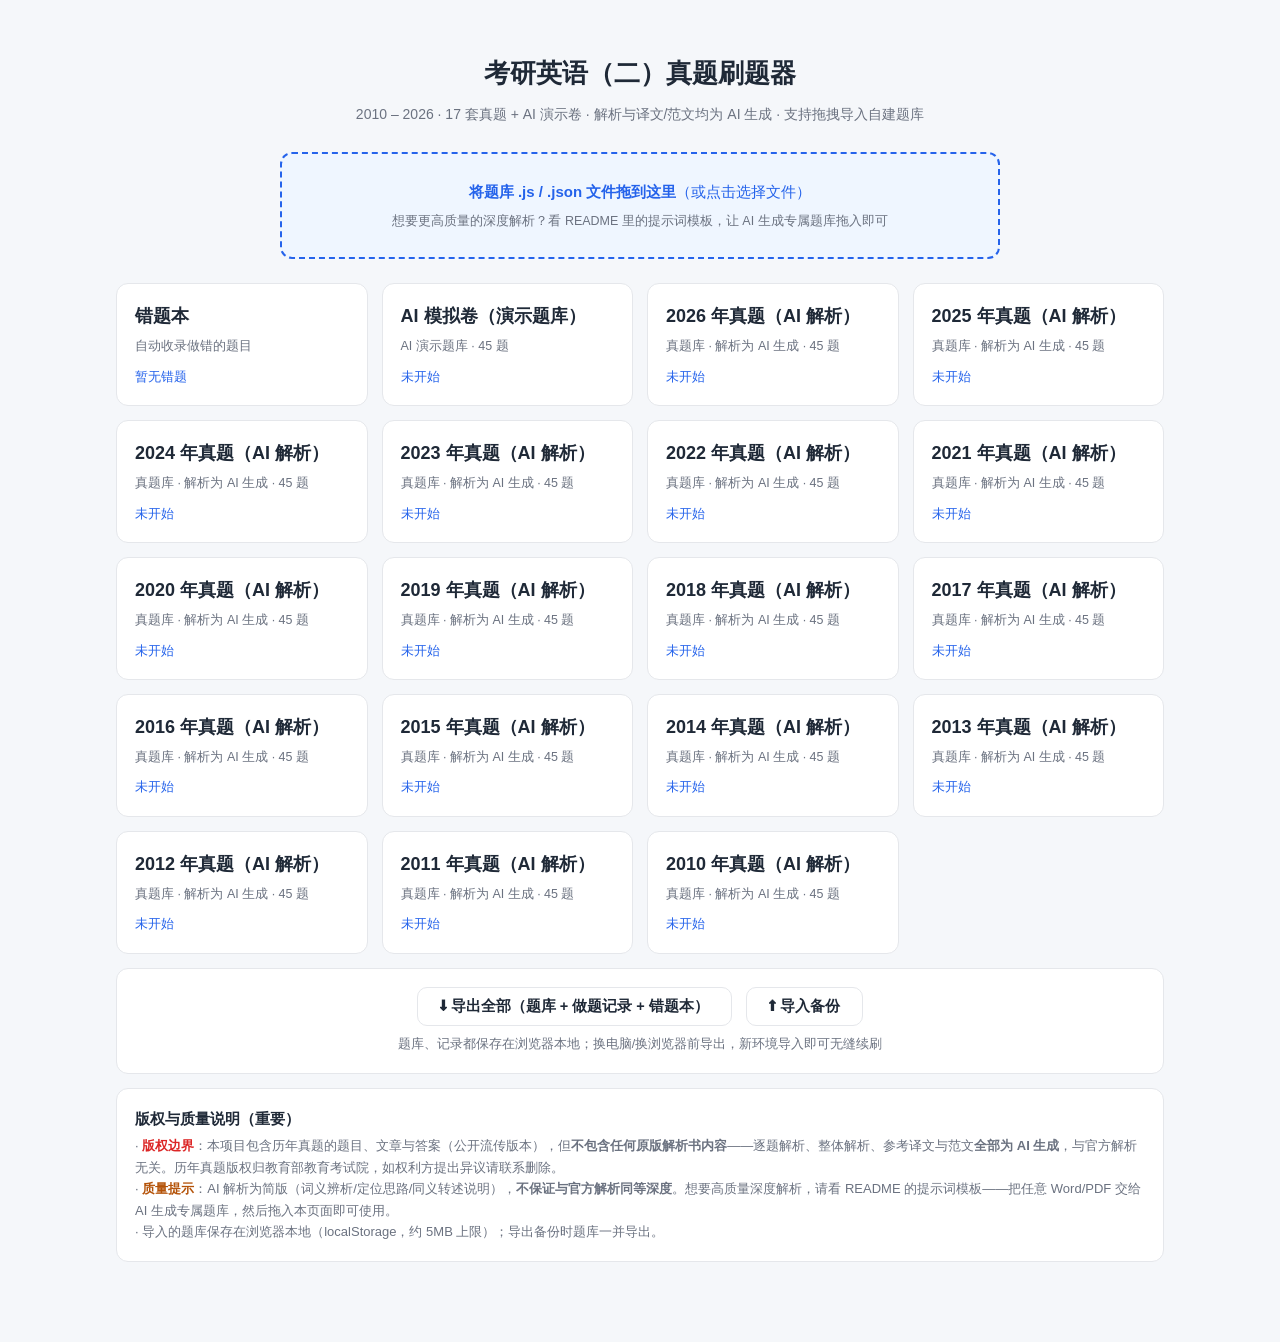
==== commit 516674c2: "新增 2010-2026 共 17 套真题（题目+答案保留，解析/译文/范文全部为 AI 生成，不含原版解析）" ====
--- a/刷题器-开放版（单文件版）.html
+++ b/刷题器-开放版（单文件版）.html
@@ -3,7 +3,7 @@
 <head>
 <meta charset="UTF-8">
 <meta name="viewport" content="width=device-width, initial-scale=1.0">
-<title>考研英语刷题器 · 开放版（可导入自建题库）</title>
+<title>考研英语真题刷题器 · AI 解析版（2010-2026）</title>
 <style>
 :root {
   --bg: #f5f7fa;
@@ -172,6 +172,91 @@
 </head>
 <body>
 <div id="app"></div>
+<script>
+window.QUIZ_DATA = window.QUIZ_DATA || {};
+window.QUIZ_DATA[2010] = {"year":2010,"cloze":{"directions":["**Directions:** Read the following text. Choose the best word(s) for each numbered blank and mark A, B, C or D on ANSWER SHEET 1. (10 points)"],"passage":["The outbreak of swine flu that was first detected in Mexico was declared a global epidemic on June 11, 2009. It is the first worldwide epidemic ___1___ by the World Health Organization in 41 years. The heightened alert ___2___ an emergency meeting with flu experts in Geneva that assembled after a sharp rise in cases in Australia, and rising ___3___ in Britain, Japan, Chile and elsewhere. But the epidemic is “ ___4___ ” in severity, according to Margaret Chan, the organization’s director general, ___5___ the overwhelming majority of patients experiencing only mild symptoms and a full recovery, often in the ___6___ of any medical treatment. The outbreak came to global ___7___ in late April 2009, when Mexican authorities noted an unusually large number of hospitalizations and deaths ___8___ healthy adults. As much of Mexico City shut down at the height of a panic, cases began to ___9___ in New York City, the southwestern United States and around the world. In the United States, new cases seemed to fade ___10___ warmer weather arrived. But in late September 2009, officials reported there was ___11___ flu activity in almost every state and that virtually all the ___12___ tested are the new swine flu, also known as (A) H1N1, not seasonal flu. In the U.S., it has ___13___ more than one million people, and caused more than 600 deaths and more than 6,000 hospitalizations. Federal health officials ___14___ Tamiflu for children from the national stockpile and began ___15___ orders from the states for the new swine flu vaccine. The new vaccine, which is different from the annual flu vaccine, is ___16___ ahead of expectations. More than three million doses were to be made available in early October 2009, though most of those ___17___ doses were of the FluMist nasal spray type, which is not ___18___ for pregnant women, people over 50 or those with breathing difficulties, heart disease or several other ___19___ . But it was still possible to vaccinate people in other high-risk groups: health care workers, people ___20___ infants and healthy young people."],"questions":[{"num":1,"stem":"","opts":{"A":"criticized","B":"appointed","C":"commented","D":"designated"},"answer":"D","analysis":"【AI 解析】答案 [D] designated。词义辨析：四个选项分别为 [A] criticized；[B] appointed；[C] commented。正确项 [D] 与空格处的语境搭配和语义方向最贴合，其余选项代入后与上下文逻辑不符，故选 [D]。"},{"num":2,"stem":"","opts":{"A":"proceeded","B":"activated","C":"followed","D":"prompted"},"answer":"C","analysis":"【AI 解析】答案 [C] followed。词义辨析：四个选项分别为 [A] proceeded；[B] activated；[D] prompted。正确项 [C] 与空格处的语境搭配和语义方向最贴合，其余选项代入后与上下文逻辑不符，故选 [C]。"},{"num":3,"stem":"","opts":{"A":"digits","B":"numbers","C":"amounts","D":"sums"},"answer":"B","analysis":"【AI 解析】答案 [B] numbers。词义辨析：四个选项分别为 [A] digits；[C] amounts；[D] sums。正确项 [B] 与空格处的语境搭配和语义方向最贴合，其余选项代入后与上下文逻辑不符，故选 [B]。"},{"num":4,"stem":"","opts":{"A":"moderate","B":"normal","C":"unusual","D":"extreme"},"answer":"A","analysis":"【AI 解析】答案 [A] moderate。词义辨析：四个选项分别为 [B] normal；[C] unusual；[D] extreme。正确项 [A] 与空格处的语境搭配和语义方向最贴合，其余选项代入后与上下文逻辑不符，故选 [A]。"},{"num":5,"stem":"","opts":{"A":"with","B":"in","C":"from","D":"by"},"answer":"A","analysis":"【AI 解析】答案 [A] with。词义辨析：四个选项分别为 [B] in；[C] from；[D] by。正确项 [A] 与空格处的语境搭配和语义方向最贴合，其余选项代入后与上下文逻辑不符，故选 [A]。"},{"num":6,"stem":"","opts":{"A":"progress","B":"absence","C":"presence","D":"favor"},"answer":"B","analysis":"【AI 解析】答案 [B] absence。词义辨析：四个选项分别为 [A] progress；[C] presence；[D] favor。正确项 [B] 与空格处的语境搭配和语义方向最贴合，其余选项代入后与上下文逻辑不符，故选 [B]。"},{"num":7,"stem":"","opts":{"A":"reality","B":"phenomenon","C":"concept","D":"notice"},"answer":"D","analysis":"【AI 解析】答案 [D] notice。词义辨析：四个选项分别为 [A] reality；[B] phenomenon；[C] concept。正确项 [D] 与空格处的语境搭配和语义方向最贴合，其余选项代入后与上下文逻辑不符，故选 [D]。"},{"num":8,"stem":"","opts":{"A":"over","B":"for","C":"among","D":"to"},"answer":"C","analysis":"【AI 解析】答案 [C] among。词义辨析：四个选项分别为 [A] over；[B] for；[D] to。正确项 [C] 与空格处的语境搭配和语义方向最贴合，其余选项代入后与上下文逻辑不符，故选 [C]。"},{"num":9,"stem":"","opts":{"A":"stay up","B":"crop up","C":"fill up","D":"cover up"},"answer":"B","analysis":"【AI 解析】答案 [B] crop up。词义辨析：四个选项分别为 [A] stay up；[C] fill up；[D] cover up。正确项 [B] 与空格处的语境搭配和语义方向最贴合，其余选项代入后与上下文逻辑不符，故选 [B]。"},{"num":10,"stem":"","opts":{"A":"as","B":"if","C":"unless","D":"until"},"answer":"A","analysis":"【AI 解析】答案 [A] as。词义辨析：四个选项分别为 [B] if；[C] unless；[D] until。正确项 [A] 与空格处的语境搭配和语义方向最贴合，其余选项代入后与上下文逻辑不符，故选 [A]。"},{"num":11,"stem":"","opts":{"A":"excessive","B":"enormous","C":"significant","D":"magnificent"},"answer":"C","analysis":"【AI 解析】答案 [C] significant。词义辨析：四个选项分别为 [A] excessive；[B] enormous；[D] magnificent。正确项 [C] 与空格处的语境搭配和语义方向最贴合，其余选项代入后与上下文逻辑不符，故选 [C]。"},{"num":12,"stem":"","opts":{"A":"categories","B":"examples","C":"patterns","D":"samples"},"answer":"D","analysis":"【AI 解析】答案 [D] samples。词义辨析：四个选项分别为 [A] categories；[B] examples；[C] patterns。正确项 [D] 与空格处的语境搭配和语义方向最贴合，其余选项代入后与上下文逻辑不符，故选 [D]。"},{"num":13,"stem":"","opts":{"A":"imparted","B":"immersed","C":"injected","D":"infected"},"answer":"D","analysis":"【AI 解析】答案 [D] infected。词义辨析：四个选项分别为 [A] imparted；[B] immersed；[C] injected。正确项 [D] 与空格处的语境搭配和语义方向最贴合，其余选项代入后与上下文逻辑不符，故选 [D]。"},{"num":14,"stem":"","opts":{"A":"released","B":"relayed","C":"relieved","D":"remained"},"answer":"A","analysis":"【AI 解析】答案 [A] released。词义辨析：四个选项分别为 [B] relayed；[C] relieved；[D] remained。正确项 [A] 与空格处的语境搭配和语义方向最贴合，其余选项代入后与上下文逻辑不符，故选 [A]。"},{"num":15,"stem":"","opts":{"A":"placing","B":"delivering","C":"taking","D":"giving"},"answer":"C","analysis":"【AI 解析】答案 [C] taking。词义辨析：四个选项分别为 [A] placing；[B] delivering；[D] giving。正确项 [C] 与空格处的语境搭配和语义方向最贴合，其余选项代入后与上下文逻辑不符，故选 [C]。"},{"num":16,"stem":"","opts":{"A":"feasible","B":"available","C":"reliable","D":"applicable"},"answer":"B","analysis":"【AI 解析】答案 [B] available。词义辨析：四个选项分别为 [A] feasible；[C] reliable；[D] applicable。正确项 [B] 与空格处的语境搭配和语义方向最贴合，其余选项代入后与上下文逻辑不符，故选 [B]。"},{"num":17,"stem":"","opts":{"A":"prevalent","B":"principal","C":"innovative","D":"initial"},"answer":"D","analysis":"【AI 解析】答案 [D] initial。词义辨析：四个选项分别为 [A] prevalent；[B] principal；[C] innovative。正确项 [D] 与空格处的语境搭配和语义方向最贴合，其余选项代入后与上下文逻辑不符，故选 [D]。"},{"num":18,"stem":"","opts":{"A":"presented","B":"restricted","C":"recommended","D":"introduced"},"answer":"C","analysis":"【AI 解析】答案 [C] recommended。词义辨析：四个选项分别为 [A] presented；[B] restricted；[D] introduced。正确项 [C] 与空格处的语境搭配和语义方向最贴合，其余选项代入后与上下文逻辑不符，故选 [C]。"},{"num":19,"stem":"","opts":{"A":"problems","B":"issues","C":"agonies","D":"sufferings"},"answer":"A","analysis":"【AI 解析】答案 [A] problems。词义辨析：四个选项分别为 [B] issues；[C] agonies；[D] sufferings。正确项 [A] 与空格处的语境搭配和语义方向最贴合，其余选项代入后与上下文逻辑不符，故选 [A]。"},{"num":20,"stem":"","opts":{"A":"involved in","B":"caring for","C":"concerned with","D":"warding off"},"answer":"B","analysis":"【AI 解析】答案 [B] caring for。词义辨析：四个选项分别为 [A] involved in；[C] concerned with；[D] warding off。正确项 [B] 与空格处的语境搭配和语义方向最贴合，其余选项代入后与上下文逻辑不符，故选 [B]。"}],"analysisBlob":""},"reading":[{"title":"","passage":["The longest bull run in a century of art-market history ended on a dramatic note with a sale of 56 works by Damien Hirst, Beautiful Inside My Head Forever, at Sotheby’s in London on September 15th 2008. All but two pieces sold, fetching more than £70m, a record for a sale by a single artist. It was a last victory. As the auctioneer called out bids, in New York one of the oldest banks on Wall Street, Lehman Brothers, filed for bankruptcy. The world art market had already been losing momentum for a while after rising bewilderingly since 2003. At its peak in 2007 it was worth some $65 billion, reckons Clare McAndrew, founder of Arts Economics, a research firm – double the figure five years earlier. Since then it may have come down to $50 billion. But the market generates interest far beyond its size because it brings together great wealth, enormous egos, greed, passion and controversy in a way matched by few other industries. In the weeks and months that followed Mr. Hirst’s sale, spending of any sort became deeply unfashionable. In the art world that meant collectors stayed away from galleries and salerooms. Sales of contemporary art fell by two-thirds, and in the most overheated sector, they were down by nearly 90% in the year to November 2008. Within weeks the world’s two biggest auction houses, Sotheby’s and Christie’s, had to pay out nearly $200m in guarantees to clients who had placed works for sale with them. The current downturn in the art market is the worst since the Japanese stopped buying Impressionists at the end of 1989. This time experts reckon that prices are about 40% down on their peak on average, though some have been far more fluctuant. But Edward Dolman, Christie’s chief executive, says: “I’m pretty confident we’re at the bottom.” What makes this slump different from the last, he says, is that there are still buyers in the market. Almost everyone who was interviewed for this special report said that the biggest problem at the moment is not a lack of demand but a lack of good work to sell. The three Ds – death, debt and divorce – still deliver works of art to the market. But anyone who does not have to sell is keeping away, waiting for confidence to return."],"questions":[{"num":21,"stem":"In the first paragraph, Damien Hirst’s sale was referred to as “a last victory” ___","opts":{"A":"the art market had witnessed a succession of victories","B":"the auctioneer finally got the two pieces at the highest bids","C":"Beautiful Inside My Head Forever won over all masterpieces","D":"it was successfully made just before the world financial crisis"},"answer":"D","analysis":"【AI 解析】答案 [D]「it was successfully made just before the world…」。本题考查「In the first paragraph, Damien Hirst’s s…」，根据原文相应内容即可直接定位。正确项 [D] 与原文对应内容构成同义转述；其余选项或偷换概念、或以偏概全、或无中生有，均不成立。"},{"num":22,"stem":"By saying “spending of any sort became deeply unfashionable” (Line 1-2, Para. 3), ___","opts":{"A":"collectors were no longer actively involved in art-market auctions","B":"people stopped every kind of spending and stayed away from galleries","C":"art collection as a fashion had lost its appeal to a great extent","D":"works of art in general had gone out of fashion so they were not worth buying"},"answer":"A","analysis":"【AI 解析】答案 [A]「collectors were no longer actively involved in…」。本题考查「By saying “spending of any sort became d…」，根据原文相应内容即可直接定位。正确项 [A] 与原文对应内容构成同义转述；其余选项或偷换概念、或以偏概全、或无中生有，均不成立。"},{"num":23,"stem":"Which of the following statements is NOT true?","opts":{"A":"Sales of contemporary art fell dramatically from 2007 to 2008.","B":"The art market surpassed many other industries in momentum.","C":"The art market generally went downward in various ways.","D":"Some art dealers were awaiting better chances to come."},"answer":"B","analysis":"【AI 解析】答案 [B]「The art market surpassed many other industries…」。本题考查「Which of the following statements is NOT…」，根据原文相应内容即可直接定位。正确项 [B] 与原文对应内容构成同义转述；其余选项或偷换概念、或以偏概全、或无中生有，均不成立。"},{"num":24,"stem":"The three Ds mentioned in the last paragraph are ______.","opts":{"A":"auction houses’ favorites","B":"contemporary trends","C":"factors promoting artwork circulation","D":"styles representing Impressionists"},"answer":"C","analysis":"【AI 解析】答案 [C]「factors promoting artwork circulation」。本题考查「The three Ds mentioned in the last parag…」，根据原文相应内容即可直接定位。正确项 [C] 与原文对应内容构成同义转述；其余选项或偷换概念、或以偏概全、或无中生有，均不成立。"},{"num":25,"stem":"The most appropriate title for this text could be ______.","opts":{"A":"Fluctuation of Art Prices","B":"Up-to-date Art Auctions","C":"Art Market in Decline","D":"Shifted Interest in Arts"},"answer":"C","analysis":"【AI 解析】答案 [C]「Art Market in Decline」。本题考查「The most appropriate title for this text…」，根据原文相应内容即可直接定位。正确项 [C] 与原文对应内容构成同义转述；其余选项或偷换概念、或以偏概全、或无中生有，均不成立。"}],"overview":"","discourse":""},{"title":"","passage":["I was addressing a small gathering in a suburban Virginia living room – a women’s group that had invited men to join them. Throughout the evening, one man had been particularly talkative, frequently offering ideas and anecdotes, while his wife sat silently beside him on the couch. Toward the end of the evening, I commented that women frequently complain that their husbands don’t talk to them. This man quickly nodded in agreement. He gestured toward his wife and said, “She’s the talker in our family.” The room burst into laughter; the man looked puzzled and hurt. “It’s true,” he explained. “When I come home from work I have nothing to say. If she didn’t keep the conversation going, we’d spend the whole evening in silence.” This episode crystallizes the irony that although American men tend to talk more than women in public situations, they often talk less at home. And this pattern is wreaking havoc with marriage. The pattern was observed by political scientist Andrew Hacker in the late 1970s. Sociologist Catherine Kohler Riessman reports in her new book Divorce Talk that most of the women she interviewed – but only a few of the men – gave lack of communication as the reason for their divorces. Given the current divorce rate of nearly 50 percent, that amounts to millions of cases in the United States every year – a virtual epidemic of failed conversation. In my own research, complaints from women about their husbands most often focused not on tangible inequities such as having given up the chance for a career to accompany a husband to his, or doing far more than their share of daily life-support work like cleaning, cooking and social arrangements. Instead, they focused on communication: “He doesn’t listen to me.” “He doesn’t talk to me.” I found, as Hacker observed years before, that most wives want their husbands to be, first and foremost, conversational partners, but few husbands share this expectation of their wives. In short, the image that best represents the current crisis is the stereotypical cartoon scene of a man sitting at the breakfast table with a newspaper held up in front of his face, while a woman glares at the back of it, wanting to talk."],"questions":[{"num":26,"stem":"What is most wives’ main expectation of their husbands?","opts":{"A":"Talking to them.","B":"Trusting them.","C":"Supporting their careers.","D":"Sharing housework."},"answer":"A","analysis":"【AI 解析】答案 [A]「Talking to them.」。本题考查「What is most wives’ main expectation of …」，根据原文相应内容即可直接定位。正确项 [A] 与原文对应内容构成同义转述；其余选项或偷换概念、或以偏概全、或无中生有，均不成立。"},{"num":27,"stem":"Judging from the context, the phrase “wreaking havoc” (Line 3, Para. 2) most ___","opts":{"A":"generating motivation","B":"exerting influence","C":"causing damage","D":"creating pressure"},"answer":"C","analysis":"【AI 解析】答案 [C]「causing damage」。本题考查「Judging from the context, the phrase “wr…」，根据原文相应内容即可直接定位。正确项 [C] 与原文对应内容构成同义转述；其余选项或偷换概念、或以偏概全、或无中生有，均不成立。"},{"num":28,"stem":"All of the following are true EXCEPT ______.","opts":{"A":"men tend to talk more in public than women","B":"nearly 50 percent of recent divorces are caused by failed conversation","C":"women attach much importance to communication between couples","D":"a female tends to be more talkative at home than her spouse"},"answer":"B","analysis":"【AI 解析】答案 [B]「nearly 50 percent of recent divorces are cause…」。本题考查「All of the following are true EXCEPT ___…」，根据原文相应内容即可直接定位。正确项 [B] 与原文对应内容构成同义转述；其余选项或偷换概念、或以偏概全、或无中生有，均不成立。"},{"num":29,"stem":"Which of the following can best summarize the main idea of this text?","opts":{"A":"The moral decaying deserves more research by sociologists.","B":"Marriage break-up stems from sex inequalities.","C":"Husband and wife have different expectations from their marriage.","D":"Conversational patterns between man and wife are different."},"answer":"D","analysis":"【AI 解析】答案 [D]「Conversational patterns between man and wife a…」。本题考查「Which of the following can best summariz…」，根据原文相应内容即可直接定位。正确项 [D] 与原文对应内容构成同义转述；其余选项或偷换概念、或以偏概全、或无中生有，均不成立。"},{"num":30,"stem":"In the following part immediately after this text, the author will most probably ___","opts":{"A":"a vivid account of the new book Divorce Talk","B":"a detailed description of the stereotypical cartoon","C":"other possible reasons for a high divorce rate in the U.S.","D":"a brief introduction to the political scientist Andrew Hacker"},"answer":"B","analysis":"【AI 解析】答案 [B]「a detailed description of the stereotypical ca…」。本题考查「In the following part immediately after …」，根据原文相应内容即可直接定位。正确项 [B] 与原文对应内容构成同义转述；其余选项或偷换概念、或以偏概全、或无中生有，均不成立。"}],"overview":"","discourse":""},{"title":"","passage":["Over the past decade, many companies had perfected the art of creating automatic behaviors – habits – among consumers. These habits have helped companies earn billions of dollars when customers eat snacks or wipe counters almost without thinking, often in response to a carefully designed set of daily cues. “There are fundamental public health problems, like dirty hands instead of a soap habit, that remain killers only because we can’t figure out how to change people’s habits,” said Dr. Curtis, the director of the Hygiene Center at the London School of Hygiene & Tropical Medicine. “We wanted to learn from private industry how to create new behaviors that happen automatically.” The companies that Dr. Curtis turned to – Procter & Gamble, Colgate-Palmolive and Unilever – had invested hundreds of millions of dollars finding the subtle cues in consumers’ lives that corporations could use to introduce new routines. If you look hard enough, you’ll find that many of the products we use every day – chewing gums, skin moisturizers, disinfecting wipes, air fresheners, water purifiers, health snacks, teeth whiteners, fabric softeners, vitamins – are results of manufactured habits. A century ago, few people regularly brushed their teeth multiple times a day. Today, because of shrewd advertising and public health campaigns, many Americans habitually give their pearly whites a cavity-preventing scrub twice a day, often with Colgate, Crest or one of the other brands. A few decades ago, many people didn’t drink water outside of a meal. Then beverage companies started bottling the production of far-off springs, and now office workers unthinkingly sip bottled water all day long. Chewing gum, once bought primarily by adolescent boys, is now featured in commercials as a breath freshener and teeth cleanser for use after a meal. Skin moisturizers are advertised as part of morning beauty rituals, slipped in between hair brushing and putting on makeup. “Our products succeed when they become part of daily or weekly patterns,” said Carol Berning, a consumer psychologist who recently retired from Procter & Gamble, the company that sold $76 billion of Tide, Crest and other products last year. “Creating positive habits is a huge part of improving our consumers’ lives, and it’s essential to making new products commercially viable.” Through experiments and observation, social scientists like Dr. Berning have learned that there is power in tying certain behaviors to habitual cues through ruthless advertising. As this new science of habit has emerged, controversies have erupted when the tactics have been used to sell questionable beauty creams or unhealthy foods."],"questions":[{"num":31,"stem":"According to Dr. Curtis, habits like hand washing with soap ______.","opts":{"A":"should be further cultivated","B":"should be changed gradually","C":"are deeply rooted in history","D":"are basically private concerns"},"answer":"A","analysis":"【AI 解析】答案 [A]「should be further cultivated」。本题考查「According to Dr. Curtis, habits like han…」，根据原文相应内容即可直接定位。正确项 [A] 与原文对应内容构成同义转述；其余选项或偷换概念、或以偏概全、或无中生有，均不成立。"},{"num":32,"stem":"Bottled water, chewing gum and skin moisturizers are mentioned in Paragraph 5 ___","opts":{"A":"reveal their impact on people’s habits","B":"show the urgent need of daily necessities","C":"indicate their effect on people’s buying power","D":"manifest the significant role of good habits"},"answer":"A","analysis":"【AI 解析】答案 [A]「reveal their impact on people’s habits」。本题考查「Bottled water, chewing gum and skin mois…」，根据原文相应内容即可直接定位。正确项 [A] 与原文对应内容构成同义转述；其余选项或偷换概念、或以偏概全、或无中生有，均不成立。"},{"num":33,"stem":"Which of the following does NOT belong to products that help create people’s ___","opts":{"A":"Tide.","B":"Crest.","C":"Colgate.","D":"Unilever."},"answer":"D","analysis":"【AI 解析】答案 [D]「Unilever.」。本题考查「Which of the following does NOT belong t…」，根据原文相应内容即可直接定位。正确项 [D] 与原文对应内容构成同义转述；其余选项或偷换概念、或以偏概全、或无中生有，均不成立。"},{"num":34,"stem":"From the text we know that some of consumers’habits are developed due to _____.","opts":{"A":"perfected art of products","B":"automatic behavior creation","C":"commercial promotions","D":"scientific experiments"},"answer":"C","analysis":"【AI 解析】答案 [C]「commercial promotions」。本题考查「From the text we know that some of consu…」，根据原文相应内容即可直接定位。正确项 [C] 与原文对应内容构成同义转述；其余选项或偷换概念、或以偏概全、或无中生有，均不成立。"},{"num":35,"stem":"The author’s attitude toward the influence of advertisement on people’s habits is ___","opts":{"A":"indifferent","B":"negative","C":"positive","D":"biased"},"answer":"B","analysis":"【AI 解析】答案 [B]「negative」。本题考查「The author’s attitude toward the influen…」，根据原文相应内容即可直接定位。正确项 [B] 与原文对应内容构成同义转述；其余选项或偷换概念、或以偏概全、或无中生有，均不成立。"}],"overview":"","discourse":""},{"title":"","passage":["Many Americans regard the jury system as a concrete expression of crucial democratic values, including the principles that all citizens who meet minimal qualifications of age and literacy are equally competent to serve on juries; that jurors should be selected randomly from a representative cross section of the community; that no citizen should be denied the right to serve on a jury on account of race, religion, sex, or national origin; that defendants are entitled to trial by their peers; and that verdicts should represent the conscience of the community and not just the letter of the law. The jury is also said to be the best surviving example of direct rather than representative democracy. In a direct democracy, citizens take turns governing themselves, rather than electing representatives to govern for them. But as recently as in 1968, jury selection procedures conflicted with these democratic ideals. In some states, for example, jury duty was limited to persons of supposedly superior intelligence, education, and moral character. Although the Supreme Court of the United States had prohibited intentional racial discrimination in jury selection as early as the 1880 case of Strauder v. West Virginia, the practice of selecting so-called elite or blue-ribbon juries provided a convenient way around this and other antidiscrimination laws. The system also failed to regularly include women on juries until the mid-20th century. Although women first served on state juries in Utah in 1898, it was not until the 1940s that a majority of states made women eligible for jury duty. Even then several states automatically exempted women from jury duty unless they personally asked to have their names included on the jury list. This practice was justified by the claim that women were needed at home, and it kept juries unrepresentative of women through the 1960s. In 1968, the Congress of the United States passed the Jury Selection and Service Act, ushering in a new era of democratic reforms for the jury. This law abolished special educational requirements for federal jurors and required them to be selected at random from a cross section of the entire community. In the landmark 1975 decision Taylor v. Louisiana, the Supreme Court extended the requirement that juries be representative of all parts of the community to the state level. The Taylor decision also declared sex discrimination in jury selection to be unconstitutional and ordered states to use the same procedures for selecting male and female jurors."],"questions":[{"num":36,"stem":"From the principles of the US jury system, we learn that _____.","opts":{"A":"both literate and illiterate people can serve on juries","B":"defendants are immune from trial by their peers","C":"no age limit should be imposed for jury service","D":"judgment should consider the opinion of the public"},"answer":"D","analysis":"【AI 解析】答案 [D]「judgment should consider the opinion of the pu…」。本题考查「From the principles of the US jury syste…」，根据原文相应内容即可直接定位。正确项 [D] 与原文对应内容构成同义转述；其余选项或偷换概念、或以偏概全、或无中生有，均不成立。"},{"num":37,"stem":"The practice of selecting so-called elite jurors prior to 1968 showed _____.","opts":{"A":"the inadequacy of antidiscrimination laws","B":"the prevalent discrimination against certain races","C":"the conflicting ideals in jury selection procedures","D":"the arrogance common among the Supreme Court judges"},"answer":"A","analysis":"【AI 解析】答案 [A]「the inadequacy of antidiscrimination laws」。本题考查「The practice of selecting so-called elit…」，根据原文相应内容即可直接定位。正确项 [A] 与原文对应内容构成同义转述；其余选项或偷换概念、或以偏概全、或无中生有，均不成立。"},{"num":38,"stem":"Even in the 1960s, women were seldom on the jury list in some states because ___","opts":{"A":"they were automatically banned by state laws","B":"they fell far short of the required qualifications","C":"they were supposed to perform domestic duties","D":"they tended to evade public engagement"},"answer":"C","analysis":"【AI 解析】答案 [C]「they were supposed to perform domestic duties」。本题考查「Even in the 1960s, women were seldom on …」，根据原文相应内容即可直接定位。正确项 [C] 与原文对应内容构成同义转述；其余选项或偷换概念、或以偏概全、或无中生有，均不成立。"},{"num":39,"stem":"After the Jury Selection and Service Act was passed, _____.","opts":{"A":"sex discrimination in jury selection was unconstitutional and had to be abolished","B":"educational requirements became less rigid in the selection of federal jurors","C":"jurors at the state level ought to be representative of the entire community","D":"states ought to conform to the federal court in reforming the jury system"},"answer":"B","analysis":"【AI 解析】答案 [B]「educational requirements became less rigid in …」。本题考查「After the Jury Selection and Service Act…」，根据原文相应内容即可直接定位。正确项 [B] 与原文对应内容构成同义转述；其余选项或偷换概念、或以偏概全、或无中生有，均不成立。"},{"num":40,"stem":"In discussing the US jury system, the text centers on _____.","opts":{"A":"its nature and problems","B":"its characteristics and tradition","C":"its problems and their solutions","D":"its tradition and development"},"answer":"C","analysis":"【AI 解析】答案 [C]「its problems and their solutions」。本题考查「In discussing the US jury system, the te…」，根据原文相应内容即可直接定位。正确项 [C] 与原文对应内容构成同义转述；其余选项或偷换概念、或以偏概全、或无中生有，均不成立。"}],"overview":"","discourse":""}],"partB":{"directions":["**Directions:** Read the following text and decide whether each of the statements is true or false. Choose T if the statement is true or F if the statement is not true. Mark your answers on ANSWER SHEET 1. (10 points)"],"options":[],"passage":["Copying Birds May Save Aircraft Fuel Both Boeing and Airbus have trumpeted the efficiency of their newest aircraft, the 787 and A350 respectively. Their clever designs and lightweight composites certainly make a difference. But a group of researchers at Stanford University, led by Ilan Kroo, has suggested that airlines could take a more naturalistic approach to cutting jet-fuel use and it would not require them to buy new aircraft. The answer, says Dr. Kroo, lies with birds. Since 1914, scientists have known that birds flying in formation – a V-shape – expend less energy. The air flowing over a bird’s wings curls upwards behind the wingtips, a phenomenon known as upwash. Other birds flying in the upwash experience reduced drag, and spend less energy propelling themselves. Peter Lissaman, an aeronautics expert who was formerly at Caltech and the University of Southern California, has suggested that a formation of 25 birds might enjoy a range increase of 71%. When applied to aircraft, the principles are not substantially different. Dr. Kroo and his team modeled what would happen if three passenger jets departing from Los Angeles, San Francisco and Las Vegas were to assemble over Utah, assume an inverted V-formation, occasionally change places so all could have a turn in the most favourable positions, and proceed to London. They found that the aircraft consumed as much as 15% less fuel (coupled with a reduction in carbon-dioxide output). Nitrogen-oxide emissions during the cruising portions of the flight fell by around a quarter. There are, of course, knots to be worked out. One consideration is safety, or at least the perception of it. Would passengers feel comfortable travelling in companion? Dr. Kroo points out that the aircraft could be separated by several nautical miles, and would not be in the intimate groupings favoured by display teams like the Red Arrows. A passenger peering out of the window might not even see the other planes. Whether the separation distances involved would satisfy air-traffic-control regulations is another matter, although a working group at the International Civil Aviation Organisation has included the possibility of formation flying in a blueprint for new operational guidelines. It remains to be seen how weather conditions affect the air flows that make formation flight more efficient. In zones of increased turbulence, the planes’ wakes will decay more quickly and the effect will diminish. Dr. Kroo says this is one of the areas his team will investigate further. It might also be hard for airlines to co-ordinate the departure times and destinations of passenger aircraft in a way that would allow them to gain from formation flight. Cargo aircraft, in contrast, might be easier to reschedule, as might routine military flights. As it happens, America’s armed forces are on the case already. Earlier this year the country’s Defence Advanced Research Projects Agency announced plans to pay Boeing to investigate formation flight, though the programme has yet to begin. There are reports that some military aircraft flew in formation when they were low on fuel during the Second World War, but Dr. Lissaman says they are unsubstantiated. “My father was an RAF pilot and my cousin the skipper of a Lancaster lost over Berlin,” he adds. So he should know."],"questions":[{"num":41,"stem":"Findings of the Stanford University researchers will promote the sales of new Boeing and Airbus aircraft.","opts":{},"answer":"F","analysis":"【AI 解析】答案 [F]，该判断与原文相应表述一致。"},{"num":42,"stem":"The upwash experience may save propelling energy as well as reducing resistance.","opts":{},"answer":"T","analysis":"【AI 解析】答案 [T]，该判断与原文相应表述一致。"},{"num":43,"stem":"Formation flight is more comfortable because passengers can not see the other planes.","opts":{},"answer":"F","analysis":"【AI 解析】答案 [F]，该判断与原文相应表述一致。"},{"num":44,"stem":"The role that weather plays in formation flight has not yet been clearly defined.","opts":{},"answer":"T","analysis":"【AI 解析】答案 [T]，该判断与原文相应表述一致。"},{"num":45,"stem":"It has been documented that during World War Ⅱ, America’s armed forces once tried formation flight to save fuel.","opts":{},"answer":"F","analysis":"【AI 解析】答案 [F]，该判断与原文相应表述一致。"}],"analysisBlob":""},"translation":{"blocks":["**46.** Directions: In this section there is a text in English. Translate it into Chinese. Write your translation onANSWER SHEET 2. (15 points) “Sustainability” has become a popular word these days, but to Ted Ning, the concept will always have personal meaning. Having endured a painful period of unsustainability in his own life made it clear to him that sustainability-oriented values must be expressed through everyday action and choice. Ning recalls spending a confusing year in the late 1990s selling insurance. He’d been through the dot-com boom and burst and, desperate for a job, signed on with a Boulder agency. It didn’t go well. “It was a really bad move because that’s not my passion,” says Ning, whose dilemma about the job translated, predictably, into a lack of sales. “I was miserable. I had so much anxiety that I would wake up in the middle of the night and stare at the ceiling. I had no money and needed the job. Everyone said, ‘Just wait, you’ll turn the corner, give it some time.’”"],"reference":"如今，“可持续性”已成为一个流行词，但对特德·宁来说，这个概念始终有着切身的含义。在经历了自己生命中一段痛苦的“不可持续”时期之后，他清楚地认识到：以可持续为导向的价值观，必须通过日常的行动和选择来体现。宁回忆起上世纪 90 年代末那段迷茫的岁月——他当时在卖保险。在经历了互联网泡沫的兴起与破裂之后，急于找工作的他与博尔德市的一家保险机构签了约，但情况并不顺利。“那真是一个糟糕的决定，因为那不是我的热情所在，”宁说。可以预见，他对这份工作的纠结直接反映在销售业绩上。“我痛苦不堪，焦虑到我半夜醒来盯着天花板。我没有钱，又需要这份工作。所有人都说：再等等，情况会好转的，给它一点时间。”","analysis":"【AI 译文说明】参考译文为 AI 生成，供对照参考；建议先自行翻译再比对。"},"writing":{"small":["**47.** Directions: You have just come back from the U.S. as a member of a Sino-American cultural exchange program. Write a letter to your American colleague to 1) express your thanks for his/her warm reception; 2) welcome him/her to visit China in due course. You should write about 100 words on ANSWER SHEET 2. Do not sign your own name at the end of the letter. Use “Zhang Wei” instead. Do not write your address. (10 points)"],"large":["**48.** Directions: In this section, you are asked to write an essay based on the following chart. In your writing, you should 1) interpret the chart and 2) give your comments. You should write at least 150 words. Write your essay on ANSWER SHEET 2. (15 points)","**Mobile-phone subscriptions (2000-2008)**","| 用户数 | 2000 | 2008 | |---|---|---| | 发展中国家 | 约 2 亿 | 约 40 亿 | | 发达国家 | 约 5 亿 | 约 10 亿 |","（柱状图，纵轴为 subscription number：0-4 billion）"],"small_ref":"Dear Lucy,\n\nI am writing to express my heartfelt gratitude for your warm reception during my stay in the United States as a member of the Sino-American cultural exchange program. Your thoughtful arrangements, from the city tour to the farewell dinner, made my visit both productive and enjoyable.\n\nI also learned a great deal from our discussions about American culture, which greatly broadened my horizons. Please allow me to repay your kindness by welcoming you to visit China in due course. I would be delighted to be your guide and show you around my hometown.\n\nThank you again for everything. I look forward to seeing you soon.\n\nYours sincerely,\nZhang Wei","large_ref":"The chart presents striking changes in mobile-phone subscriptions in developing and developed countries between 2000 and 2008. During this period, subscriptions in developing countries surged from about 0.2 billion to around 4 billion, while those in developed countries rose modestly from 0.5 billion to about 1 billion.\n\nTwo conclusions can be drawn from the figures. First, mobile phones have spread far more rapidly in developing countries, largely because of their huge populations, lower service charges and the leapfrogging of landline infrastructure. Second, the developed markets are approaching saturation, since most residents already own a phone.\n\nIn my view, the trend reflects both technological progress and the narrowing of digital gaps. However, developing countries should improve network quality and service regulation to ensure that rapid growth benefits users. Meanwhile, manufacturers may shift their focus to emerging markets, where enormous potential still lies."},"label":"2010 年真题（AI 解析）"};
+
+</script>
+<script>
+window.QUIZ_DATA = window.QUIZ_DATA || {};
+window.QUIZ_DATA[2011] = {"year":2011,"cloze":{"directions":["**Directions:** Read the following text. Choose the best word(s) for each numbered blank and mark A, B, C or D on ANSWER SHEET 1. (10 points)"],"passage":["The Internet affords anonymity to its users, a blessing to privacy and freedom of speech. But that very anonymity is also behind the explosion of cyber-crime that has ___1___ across the Web. Can privacy be preserved ___2___ bringing safety and security to a world that seems increasingly ___3___ ? Last month, Howard Schmidt, the nation’s cyber-czar, offered the federal government a ___4___ to make the Web a safer place – a “voluntary trusted identity” system that would be the high-tech ___5___ of a physical key, a fingerprint and a photo ID card, all rolled ___6___ one. The system might use a smart identity card, or a digital credential ___7___ to a specific computer, and would authenticate users at a range of online services. The idea is to ___8___ a federation of private online identity systems. Users could ___9___ which system to join, and only registered users whose identities have been authenticated could navigate those systems. The approach contrasts with one that would require an Internet driver’s license ___10___ by the government. Google and Microsoft are among companies that already have these “single sign-on” systems that make it possible for users to ___11___ just once but use many different services. ___12___ , the approach would create a “walled garden” in cyberspace, with safe “neighborhoods” and bright “streetlights” to establish a sense of a ___13___ community. Mr. Schmidt described it as a “voluntary ecosystem” in which “individuals and organizations can complete online transactions with ___14___ , trusting the identities of each other and the identities of the infrastructure ___15___ which the transaction runs.” Still, the administration’s plan has ___16___ privacy rights activists. Some applaud the approach; others are concerned. It seems clear that such a scheme is an initiative push toward what would ___17___ be a compulsory Internet “driver’s license” mentality. The plan has also been greeted with ___18___ by some computer security experts, who worry that the “voluntary ecosystem” envisioned by Mr. Schmidt would still leave much of the Internet ___19___ . They argue that all Internet users should be ___20___ to register and identify themselves, in the same way that drivers must be licensed to drive on public roads."],"questions":[{"num":1,"stem":"","opts":{"A":"swept","B":"skipped","C":"walked","D":"ridden"},"answer":"A","analysis":"【AI 解析】答案 [A] swept。词义辨析：四个选项分别为 [B] skipped；[C] walked；[D] ridden。正确项 [A] 与空格处的语境搭配和语义方向最贴合，其余选项代入后与上下文逻辑不符，故选 [A]。"},{"num":2,"stem":"","opts":{"A":"for","B":"within","C":"while","D":"though"},"answer":"C","analysis":"【AI 解析】答案 [C] while。词义辨析：四个选项分别为 [A] for；[B] within；[D] though。正确项 [C] 与空格处的语境搭配和语义方向最贴合，其余选项代入后与上下文逻辑不符，故选 [C]。"},{"num":3,"stem":"","opts":{"A":"careless","B":"lawless","C":"pointless","D":"helpless"},"answer":"B","analysis":"【AI 解析】答案 [B] lawless。词义辨析：四个选项分别为 [A] careless；[C] pointless；[D] helpless。正确项 [B] 与空格处的语境搭配和语义方向最贴合，其余选项代入后与上下文逻辑不符，故选 [B]。"},{"num":4,"stem":"","opts":{"A":"reason","B":"reminder","C":"compromise","D":"proposal"},"answer":"D","analysis":"【AI 解析】答案 [D] proposal。词义辨析：四个选项分别为 [A] reason；[B] reminder；[C] compromise。正确项 [D] 与空格处的语境搭配和语义方向最贴合，其余选项代入后与上下文逻辑不符，故选 [D]。"},{"num":5,"stem":"","opts":{"A":"information","B":"interference","C":"entertainment","D":"equivalent"},"answer":"D","analysis":"【AI 解析】答案 [D] equivalent。词义辨析：四个选项分别为 [A] information；[B] interference；[C] entertainment。正确项 [D] 与空格处的语境搭配和语义方向最贴合，其余选项代入后与上下文逻辑不符，故选 [D]。"},{"num":6,"stem":"","opts":{"A":"by","B":"into","C":"from","D":"over"},"answer":"B","analysis":"【AI 解析】答案 [B] into。词义辨析：四个选项分别为 [A] by；[C] from；[D] over。正确项 [B] 与空格处的语境搭配和语义方向最贴合，其余选项代入后与上下文逻辑不符，故选 [B]。"},{"num":7,"stem":"","opts":{"A":"linked","B":"directed","C":"chained","D":"compared"},"answer":"A","analysis":"【AI 解析】答案 [A] linked。词义辨析：四个选项分别为 [B] directed；[C] chained；[D] compared。正确项 [A] 与空格处的语境搭配和语义方向最贴合，其余选项代入后与上下文逻辑不符，故选 [A]。"},{"num":8,"stem":"","opts":{"A":"dismiss","B":"discover","C":"create","D":"improve"},"answer":"C","analysis":"【AI 解析】答案 [C] create。词义辨析：四个选项分别为 [A] dismiss；[B] discover；[D] improve。正确项 [C] 与空格处的语境搭配和语义方向最贴合，其余选项代入后与上下文逻辑不符，故选 [C]。"},{"num":9,"stem":"","opts":{"A":"recall","B":"suggest","C":"select","D":"realize"},"answer":"C","analysis":"【AI 解析】答案 [C] select。词义辨析：四个选项分别为 [A] recall；[B] suggest；[D] realize。正确项 [C] 与空格处的语境搭配和语义方向最贴合，其余选项代入后与上下文逻辑不符，故选 [C]。"},{"num":10,"stem":"","opts":{"A":"released","B":"issued","C":"distributed","D":"delivered"},"answer":"B","analysis":"【AI 解析】答案 [B] issued。词义辨析：四个选项分别为 [A] released；[C] distributed；[D] delivered。正确项 [B] 与空格处的语境搭配和语义方向最贴合，其余选项代入后与上下文逻辑不符，故选 [B]。"},{"num":11,"stem":"","opts":{"A":"carry on","B":"linger on","C":"set in","D":"log in"},"answer":"D","analysis":"【AI 解析】答案 [D] log in。词义辨析：四个选项分别为 [A] carry on；[B] linger on；[C] set in。正确项 [D] 与空格处的语境搭配和语义方向最贴合，其余选项代入后与上下文逻辑不符，故选 [D]。"},{"num":12,"stem":"","opts":{"A":"In vain","B":"In effect","C":"In return","D":"In contrast"},"answer":"B","analysis":"【AI 解析】答案 [B] In effect。词义辨析：四个选项分别为 [A] In vain；[C] In return；[D] In contrast。正确项 [B] 与空格处的语境搭配和语义方向最贴合，其余选项代入后与上下文逻辑不符，故选 [B]。"},{"num":13,"stem":"","opts":{"A":"trusted","B":"modernized","C":"thriving","D":"competing"},"answer":"A","analysis":"【AI 解析】答案 [A] trusted。词义辨析：四个选项分别为 [B] modernized；[C] thriving；[D] competing。正确项 [A] 与空格处的语境搭配和语义方向最贴合，其余选项代入后与上下文逻辑不符，故选 [A]。"},{"num":14,"stem":"","opts":{"A":"caution","B":"delight","C":"confidence","D":"patience"},"answer":"C","analysis":"【AI 解析】答案 [C] confidence。词义辨析：四个选项分别为 [A] caution；[B] delight；[D] patience。正确项 [C] 与空格处的语境搭配和语义方向最贴合，其余选项代入后与上下文逻辑不符，故选 [C]。"},{"num":15,"stem":"","opts":{"A":"on","B":"after","C":"beyond","D":"across"},"answer":"A","analysis":"【AI 解析】答案 [A] on。词义辨析：四个选项分别为 [B] after；[C] beyond；[D] across。正确项 [A] 与空格处的语境搭配和语义方向最贴合，其余选项代入后与上下文逻辑不符，故选 [A]。"},{"num":16,"stem":"","opts":{"A":"divided","B":"disappointed","C":"protected","D":"united"},"answer":"A","analysis":"【AI 解析】答案 [A] divided。词义辨析：四个选项分别为 [B] disappointed；[C] protected；[D] united。正确项 [A] 与空格处的语境搭配和语义方向最贴合，其余选项代入后与上下文逻辑不符，故选 [A]。"},{"num":17,"stem":"","opts":{"A":"frequently","B":"incidentally","C":"occasionally","D":"eventually"},"answer":"D","analysis":"【AI 解析】答案 [D] eventually。词义辨析：四个选项分别为 [A] frequently；[B] incidentally；[C] occasionally。正确项 [D] 与空格处的语境搭配和语义方向最贴合，其余选项代入后与上下文逻辑不符，故选 [D]。"},{"num":18,"stem":"","opts":{"A":"skepticism","B":"tolerance","C":"indifference","D":"enthusiasm"},"answer":"A","analysis":"【AI 解析】答案 [A] skepticism。词义辨析：四个选项分别为 [B] tolerance；[C] indifference；[D] enthusiasm。正确项 [A] 与空格处的语境搭配和语义方向最贴合，其余选项代入后与上下文逻辑不符，故选 [A]。"},{"num":19,"stem":"","opts":{"A":"manageable","B":"defendable","C":"vulnerable","D":"invisible"},"answer":"C","analysis":"【AI 解析】答案 [C] vulnerable。词义辨析：四个选项分别为 [A] manageable；[B] defendable；[D] invisible。正确项 [C] 与空格处的语境搭配和语义方向最贴合，其余选项代入后与上下文逻辑不符，故选 [C]。"},{"num":20,"stem":"","opts":{"A":"invited","B":"appointed","C":"allowed","D":"forced"},"answer":"D","analysis":"【AI 解析】答案 [D] forced。词义辨析：四个选项分别为 [A] invited；[B] appointed；[C] allowed。正确项 [D] 与空格处的语境搭配和语义方向最贴合，其余选项代入后与上下文逻辑不符，故选 [D]。"}],"analysisBlob":""},"reading":[{"title":"","passage":["Ruth Simmons joined Goldman Sachs’s board as an outside director in January 2000; a year later she became president of Brown University. For the rest of the decade she apparently managed both roles without attracting much criticism. But by the end of 2009 Ms. Simmons was under fire for having sat on Goldman’s compensation committee; how could she have let those enormous bonus payouts pass unremarked? By February the next year Ms. Simmons had left the board. The position was just taking up too much time, she said. Outside directors are supposed to serve as helpful, yet less biased, advisers on a firm’s board. Having made their wealth and their reputations elsewhere, they presumably have enough independence to disagree with the chief executive’s proposals. If the sky, and the share price is falling, outside directors should be able to give advice based on having weathered their own crises. The researchers from Ohio University used a database that covered more than 10,000 firms and more than 64,000 different directors between 1989 and 2004. Then they simply checked which directors stayed from one proxy statement to the next. The most likely reason for departing a board was age, so the researchers concentrated on those “surprise” disappearances by directors under the age of 70. They found that after a surprise departure, the probability that the company will subsequently have to restate earnings increases by nearly 20%. The likelihood of being named in a federal class-action lawsuit also increases, and the stock is likely to perform worse. The effect tended to be larger for larger firms. Although a correlation between them leaving and subsequent bad performance at the firm is suggestive, it does not mean that such directors are always jumping off a sinking ship. Often they “trade up,” leaving riskier, smaller firms for larger and more stable firms. But the researchers believe that outside directors have an easier time of avoiding a blow to their reputations if they leave a firm before bad news breaks, even if a review of history shows they were on the board at the time any wrongdoing occurred. Firms who want to keep their outside directors through tough times may have to create incentives. Otherwise outside directors will follow the example of Ms. Simmons, once again very popular on campus."],"questions":[{"num":21,"stem":"According to Paragraph 1, Ms. Simmons was criticized for _____.","opts":{"A":"gaining excessive profits","B":"failing to fulfill her duty","C":"refusing to make compromises","D":"leaving the board in tough times"},"answer":"B","analysis":"【AI 解析】答案 [B]「failing to fulfill her duty」。本题考查「According to Paragraph 1, Ms. Simmons wa…」，根据原文相应内容即可直接定位。正确项 [B] 与原文对应内容构成同义转述；其余选项或偷换概念、或以偏概全、或无中生有，均不成立。"},{"num":22,"stem":"We learn from Paragraph 2 that outside directors are supposed to be _____.","opts":{"A":"generous investors","B":"unbiased executives","C":"share price forecasters","D":"independent advisers"},"answer":"D","analysis":"【AI 解析】答案 [D]「independent advisers」。本题考查「We learn from Paragraph 2 that outside d…」，根据原文相应内容即可直接定位。正确项 [D] 与原文对应内容构成同义转述；其余选项或偷换概念、或以偏概全、或无中生有，均不成立。"},{"num":23,"stem":"According to the researchers from Ohio University, after an outside director’s ___","opts":{"A":"become more stable","B":"report increased earnings","C":"do less well in the stock market","D":"perform worse in lawsuits"},"answer":"C","analysis":"【AI 解析】答案 [C]「do less well in the stock market」。本题考查「According to the researchers from Ohio U…」，根据原文相应内容即可直接定位。正确项 [C] 与原文对应内容构成同义转述；其余选项或偷换概念、或以偏概全、或无中生有，均不成立。"},{"num":24,"stem":"It can be inferred from the last paragraph that outside directors _____.","opts":{"A":"may stay for the attractive offers from the firm","B":"have often had records of wrongdoings in the firm","C":"are accustomed to stress-free work in the firm","D":"will decline incentives from the firm"},"answer":"A","analysis":"【AI 解析】答案 [A]「may stay for the attractive offers from the fi…」。本题考查「It can be inferred from the last paragra…」，根据原文相应内容即可直接定位。正确项 [A] 与原文对应内容构成同义转述；其余选项或偷换概念、或以偏概全、或无中生有，均不成立。"},{"num":25,"stem":"The author’s attitude toward the role of outside directors is _____.","opts":{"A":"permissive","B":"positive","C":"scornful","D":"critical"},"answer":"D","analysis":"【AI 解析】答案 [D]「critical」。本题考查「The author’s attitude toward the role of…」，根据原文相应内容即可直接定位。正确项 [D] 与原文对应内容构成同义转述；其余选项或偷换概念、或以偏概全、或无中生有，均不成立。"}],"overview":"","discourse":""},{"title":"","passage":["Whatever happened to the death of newspapers? A year ago the end seemed near. The recession threatened to remove the advertising and readers that had not already fled to the internet. Newspapers like the San Francisco Chronicle were chronicling their own doom. America’s Federal Trade Commission launched a round of talks about how to save newspapers. Should they become charitable corporations? Should the state subsidize them? It will hold another meeting soon. But the discussions now seem out of date. In much of the world there is little sign of crisis. German and Brazilian papers have shrugged off the recession. Even American newspapers, which inhabit the most troubled corner of the global industry, have not only survived but often returned to profit. Not the 20% profit margins that were routine a few years ago, but profit all the same. It has not been much fun. Many papers stayed afloat by pushing journalists overboard. The American Society of News Editors reckons that 13,500 newsroom jobs have gone since 2007. Readers are paying more for slimmer products. Some papers even had the nerve to refuse delivery to distant suburbs. Yet these desperate measures have proved the right ones and, sadly for many journalists, they can be pushed further. Newspapers are becoming more balanced businesses, with a healthier mix of revenues from readers and advertisers. American papers have long been highly unusual in their reliance on ads. Fully 87% of their revenues came from advertising in 2008, according to the Organization for Economic Cooperation & Development (OECD). In Japan the proportion is 35%. Not surprisingly, Japanese newspapers are much more stable. The whirlwind that swept through newsrooms harmed everybody, but much of the damage has been concentrated in areas where newspapers are least distinctive. Car and film reviewers have gone. So have science and general business reporters. Foreign bureaus have been savagely cut off. Newspapers are less complete as a result. But completeness is no longer a virtue in the newspaper business."],"questions":[{"num":26,"stem":"By saying “Newspapers like ... their own doom” (Lines3-4, Para.1), the ___","opts":{"A":"neglected the sign of crisis","B":"failed to get state subsidies","C":"were not charitable corporations","D":"were in a desperate situation"},"answer":"D","analysis":"【AI 解析】答案 [D]「were in a desperate situation」。本题考查「By saying “Newspapers like ... their own…」，根据原文相应内容即可直接定位。正确项 [D] 与原文对应内容构成同义转述；其余选项或偷换概念、或以偏概全、或无中生有，均不成立。"},{"num":27,"stem":"Some newspapers refused delivery to distant suburbs probably because _____.","opts":{"A":"readers threatened to pay less","B":"newspapers wanted to reduce costs","C":"journalists reported little about these areas","D":"subscribers complained about slimmer products"},"answer":"B","analysis":"【AI 解析】答案 [B]「newspapers wanted to reduce costs」。本题考查「Some newspapers refused delivery to dist…」，根据原文相应内容即可直接定位。正确项 [B] 与原文对应内容构成同义转述；其余选项或偷换概念、或以偏概全、或无中生有，均不成立。"},{"num":28,"stem":"Compared with their American counterparts, Japanese newspapers are much ___","opts":{"A":"have more sources of revenue","B":"have more balanced newsrooms","C":"are less dependent on advertising","D":"are less affected by readership"},"answer":"C","analysis":"【AI 解析】答案 [C]「are less dependent on advertising」。本题考查「Compared with their American counterpart…」，根据原文相应内容即可直接定位。正确项 [C] 与原文对应内容构成同义转述；其余选项或偷换概念、或以偏概全、或无中生有，均不成立。"},{"num":29,"stem":"What can be inferred from the last paragraph about the current newspaper ___","opts":{"A":"Distinctiveness is an essential feature of newspapers.","B":"Completeness is to blame for the failure of newspaper.","C":"Foreign bureaus play a crucial role in the newspaper business.","D":"Readers have lost their interest in car and film reviews."},"answer":"A","analysis":"【AI 解析】答案 [A]「Distinctiveness is an essential feature of new…」。本题考查「What can be inferred from the last parag…」，根据原文相应内容即可直接定位。正确项 [A] 与原文对应内容构成同义转述；其余选项或偷换概念、或以偏概全、或无中生有，均不成立。"},{"num":30,"stem":"The most appropriate title for this text would be _____.","opts":{"A":"American Newspapers: Struggling for Survival","B":"American Newspapers: Gone with the Wind","C":"American Newspapers: A Thriving Business","D":"American Newspapers: A Hopeless Story"},"answer":"A","analysis":"【AI 解析】答案 [A]「American Newspapers: Struggling for Survival」。本题考查「The most appropriate title for this text…」，根据原文相应内容即可直接定位。正确项 [A] 与原文对应内容构成同义转述；其余选项或偷换概念、或以偏概全、或无中生有，均不成立。"}],"overview":"","discourse":""},{"title":"","passage":["We tend to think of the decades immediately following World War II as a time of prosperity and growth, with soldiers returning home by the millions, going off to college on the G. I. Bill and lining up at the marriage bureaus. But when it came to their houses, it was a time of common sense and a belief that less could truly be more. During the Depression and the war, Americans had learned to live with less, and that restraint, in combination with the postwar confidence in the future, made small, efficient housing positively stylish. Economic condition was only a stimulus for the trend toward efficient living. The phrase “less is more” was actually first popularized by a German, the architect Ludwig Mies van der Rohe, who like other people associated with the Bauhaus, a school of design, emigrated to the United States before World War II and took up posts at American architecture schools. These designers came to exert enormous influence on the course of American architecture, but none more so than Mies. Mies’s signature phrase means that less decoration, properly organized, has more impact than a lot. Elegance, he believed, did not derive from abundance. Like other modern architects, he employed metal, glass and laminated wood – materials that we take for granted today but that in the 1940s symbolized the future. Mies’s sophisticated presentation masked the fact that the spaces he designed were small and efficient, rather than big and often empty. The apartments in the elegant towers Mies built on Chicago’s Lake Shore Drive, for example, were smaller – two-bedroom units under 1,000 square feet – than those in their older neighbors along the city’s Gold Coast. But they were popular because of their airy glass walls, the views they afforded and the elegance of the buildings’ details and proportions, the architectural equivalent of the abstract art so popular at the time. The trend toward “less” was not entirely foreign. In the 1930s Frank Lloyd Wright started building more modest and efficient houses – usually around 1,200 square feet – than the spreading two-story ones he had designed in the 1890s and the early 20th century. The “Case Study Houses” commissioned from talented modern architects by California Arts & Architecture magazine between 1945 and 1962 were yet another homegrown influence on the “less is more” trend. Aesthetic effect came from the landscape, new materials and forthright detailing. In his Case Study House, Ralph Rapson may have mispredicted just how the mechanical revolution would impact everyday life – few American families acquired helicopters, though most eventually got clothes dryers – but his belief that self-sufficiency was both desirable and inevitable was widely shared."],"questions":[{"num":31,"stem":"The postwar American housing style largely reflected the Americans’ _____.","opts":{"A":"prosperity and growth","B":"efficiency and practicality","C":"restraint and confidence","D":"pride and faithfulness"},"answer":"C","analysis":"【AI 解析】答案 [C]「restraint and confidence」。本题考查「The postwar American housing style large…」，根据原文相应内容即可直接定位。正确项 [C] 与原文对应内容构成同义转述；其余选项或偷换概念、或以偏概全、或无中生有，均不成立。"},{"num":32,"stem":"Which of the following can be inferred from Paragraph 3 about the Bauhaus?","opts":{"A":"It was founded by Ludwig Mies van der Rohe.","B":"Its designing concept was affected by World War II.","C":"Most American architects used to be associated with it.","D":"It had a great influence upon American architecture."},"answer":"D","analysis":"【AI 解析】答案 [D]「It had a great influence upon American archite…」。本题考查「Which of the following can be inferred f…」，根据原文相应内容即可直接定位。正确项 [D] 与原文对应内容构成同义转述；其余选项或偷换概念、或以偏概全、或无中生有，均不成立。"},{"num":33,"stem":"Mies held that elegance of architectural design _____.","opts":{"A":"was related to large space","B":"was identified with emptiness","C":"was not reliant on abundant decoration","D":"was not associated with efficiency"},"answer":"C","analysis":"【AI 解析】答案 [C]「was not reliant on abundant decoration」。本题考查「Mies held that elegance of architectural…」，根据原文相应内容即可直接定位。正确项 [C] 与原文对应内容构成同义转述；其余选项或偷换概念、或以偏概全、或无中生有，均不成立。"},{"num":34,"stem":"What is true about the apartments Mies built on Chicago’s Lake Shore Drive?","opts":{"A":"They ignored details and proportions.","B":"They were built with materials popular at that time.","C":"They were more spacious than neighboring buildings.","D":"They shared some characteristics of abstract art."},"answer":"D","analysis":"【AI 解析】答案 [D]「They shared some characteristics of abstract a…」。本题考查「What is true about the apartments Mies b…」，根据原文相应内容即可直接定位。正确项 [D] 与原文对应内容构成同义转述；其余选项或偷换概念、或以偏概全、或无中生有，均不成立。"},{"num":35,"stem":"What can we learn about the design of the “Case Study Houses”?","opts":{"A":"Mechanical devices were widely used.","B":"Natural scenes were taken into consideration.","C":"Details were sacrificed for the overall effect.","D":"Eco-friendly materials were employed."},"answer":"B","analysis":"【AI 解析】答案 [B]「Natural scenes were taken into consideration.」。本题考查「What can we learn about the design of th…」，根据原文相应内容即可直接定位。正确项 [B] 与原文对应内容构成同义转述；其余选项或偷换概念、或以偏概全、或无中生有，均不成立。"}],"overview":"","discourse":""},{"title":"","passage":["Will the European Union make it? The question would have sounded strange not long ago. Now even the project’s greatest cheerleaders talk of a continent facing a “Bermuda triangle” of debt, population decline and lower growth. As well as those chronic problems, the EU faces an acute crisis in its economic core, the 16 countries that use the single currency. Markets have lost faith that the euro zone’s economies, weaker or stronger, will one day converge thanks to the discipline of sharing a single currency, which denies uncompetitive members the quick fix of devaluation. Yet the debate about how to save Europe’s single currency from disintegration is stuck. It is stuck because the euro zone’s dominant powers, France and Germany, agree on the need for greater harmonisation within the euro zone, but disagree about what to harmonise. Germany thinks the euro must be saved by stricter rules on borrowing, spending and competitiveness, backed by quasi-automatic sanctions for governments that do not obey. These might include threats to freeze EU funds for poorer regions and EU mega-projects, and even the suspension of a country’s voting rights in EU ministerial councils. It insists that economic co-ordination should involve all 27 members of the EU club, among whom there is a small majority for free-market liberalism and economic rigour; in the inner core alone, Germany fears, a small majority favour French interference. A “southern” camp headed by France wants something different: “European economic government” within an inner core of euro-zone members. Translated, that means politicians intervening in monetary policy and a system of redistribution from richer to poorer members, via cheaper borrowing for governments through common Eurobonds or complete fiscal transfers. Finally, figures close to the Franch government have murmured, euro-zone members should agree to some fiscal and social harmonisation: e.g., curbing competition in corporate-tax rates or labour costs. It is too soon to write off the EU. It remains the world’s largest trading block. At its best, the European project is remarkably liberal: built around a single market of 27 rich and poor countries, its internal borders are far more open to goods, capital and labour than any comparable trading area. It is an ambitious attempt to blunt the sharpest edges of globalisation, and make capitalism benign."],"questions":[{"num":36,"stem":"The EU is faced with so many problems that _____.","opts":{"A":"it has more or less lost faith in markets","B":"even its supporters begin to feel concerned","C":"some of its member countries plan to abandon euro","D":"it intends to deny the possibility of devaluation"},"answer":"B","analysis":"【AI 解析】答案 [B]「even its supporters begin to feel concerned」。本题考查「The EU is faced with so many problems th…」，根据原文相应内容即可直接定位。正确项 [B] 与原文对应内容构成同义转述；其余选项或偷换概念、或以偏概全、或无中生有，均不成立。"},{"num":37,"stem":"The debate over the EU’s single currency is stuck because the dominant ___","opts":{"A":"are competing for the leading position","B":"are busy handling their own crises","C":"fail to reach an agreement on harmonisation","D":"disagree on the steps towards disintegration"},"answer":"C","analysis":"【AI 解析】答案 [C]「fail to reach an agreement on harmonisation」。本题考查「The debate over the EU’s single currency…」，根据原文相应内容即可直接定位。正确项 [C] 与原文对应内容构成同义转述；其余选项或偷换概念、或以偏概全、或无中生有，均不成立。"},{"num":38,"stem":"To solve the euro problem, Germany proposed that _____.","opts":{"A":"EU funds for poor regions be increased","B":"stricter regulations be imposed","C":"only core members be involved in economic co-ordination","D":"voting rights of the EU members be guaranteed"},"answer":"B","analysis":"【AI 解析】答案 [B]「stricter regulations be imposed」。本题考查「To solve the euro problem, Germany propo…」，根据原文相应内容即可直接定位。正确项 [B] 与原文对应内容构成同义转述；其余选项或偷换概念、或以偏概全、或无中生有，均不成立。"},{"num":39,"stem":"The French proposal of handling the crisis implies that _____.","opts":{"A":"poor countries are more likely to get funds","B":"strict monetary policy will be applied to poor countries","C":"loans will be readily available to rich countries","D":"rich countries will basically control Eurobonds"},"answer":"A","analysis":"【AI 解析】答案 [A]「poor countries are more likely to get funds」。本题考查「The French proposal of handling the cris…」，根据原文相应内容即可直接定位。正确项 [A] 与原文对应内容构成同义转述；其余选项或偷换概念、或以偏概全、或无中生有，均不成立。"},{"num":40,"stem":"Regarding the future of the EU, the author seems to feel _____.","opts":{"A":"pessimistic","B":"desperate","C":"conceited","D":"hopeful"},"answer":"D","analysis":"【AI 解析】答案 [D]「hopeful」。本题考查「Regarding the future of the EU, the auth…」，根据原文相应内容即可直接定位。正确项 [D] 与原文对应内容构成同义转述；其余选项或偷换概念、或以偏概全、或无中生有，均不成立。"}],"overview":"","discourse":""}],"partB":{"directions":["**Directions:** Read the following text and answer the questions by finding information from the right column that corresponds to each of the marked details given in the left column. There are two extra choices in the right column. Mark your answers on ANSWER SHEET 1. (10 points) Leading doctors today weigh in on the debate over the government’s role in promoting public health by demanding that ministers impose “fat taxes” on unhealthy food and introduce cigarette-style warnings to children about the dangers of a poor diet. The demands follow comments made last week by the health secretary, Andrew Lansley, who insisted the government could not force people to make healthy choices and promised to free businesses from public health regulations. But senior medical figures want to stop fast-food outlets opening near schools, restrict advertising of products high in fat, salt or sugar, and limit sponsorship of sports events by fast-food producers such as McDonald’s. They argue that government action is necessary to curb Britain’s addiction to unhealthy food and help halt spiraling rates of obesity, diabetes and heart disease. Professor Terence Stephenson, president of the Royal College of Paediatrics and Child Health, said that the consumption of unhealthy food should be seen to be just as damaging as somking or excessive drinking. “Thirty years ago, it would have been inconceivable to have imagined a ban on smoking in the workplace or in pubs, and yet that is what we have now. Are we willing to be just as courageous in respect of obesity? I would suggest that we should be,” said the leader of the UK’s children’s doctors. Lansley has alarmed health campaigners by suggesting he wants industry rather than government to take the lead. He said that manufacturers of crisps and candies could play a central role in the Change4Life campaign, the centrepiece of government efforts to boost healthy eating and fitness. He has also criticised the celebrity chef Jamie Oliver’s high-profile attempt to improve school lunches in England as an example of how “lecturing” people was not the best way to change their behaviour. Stephenson suggested potential restrictions could include banning TV advertisements for foods high in fat, salt or sugar before 9 pm and limiting them on billboards or in cinemas. “If we were really bold, we might even begin to think of high-calorie fast food in the same way as cigarettes – by setting strict limits on advertising, product placement and sponsorship of sports events,” he said. Such a move could affect firms such as McDonald’s, which sponsors the youth coaching scheme run by the Football Association. Fast-food chains should also stop offering “inducements” such as toys, cute animals and mobile phone credit to lure young customers, Stephenson said. Professor Dinesh Bhugra, president of the Royal College of Psychiatrists, said: “If children are taught about the impact that food has on their growth, and that some things can harm, at least information is available up front.” He also urged councils to impose “fast-food-free zones” around schools and hospitals – areas within which takeaways cannot open. A Department of Health spokesperson said: “We need to create a new vision for public health where all of society works together to get healthy and live longer. This includes creating a new ‘responsibility deal’ with business, built on social responsibility, not state regulation. Later this year, we will publish a white paper setting out exactly how we will achieve this.” The food industry will be alarmed that such senior doctors back such radical moves, especially the call to use some of the tough tactics that have been deployed against smoking over the last decade."],"options":[{"key":"A","text":"“fat taxes” should be imposed on fast-food producers such as McDonald’s."},{"key":"B","text":"the government should ban fast-food outlets in the neighborhood of schools."},{"key":"C","text":"“lecturing” was an effective way to improve that school lunches in England."},{"key":"D","text":"cigarette-style warnings should be believe that introduced to children about the dangers of a poor diet."},{"key":"E","text":"the producers of crisps and candies could that contribute significantly to the Change4Life campaign."},{"key":"F","text":"parents should set good examples for their spokesperson proposed that children by keeping a healthy diet at home."},{"key":"G","text":"the government should strengthen the sense of responsibility among businesses."}],"passage":["- **A.** “fat taxes” should be imposed on fast-food producers such as McDonald’s. - **B.** the government should ban fast-food outlets in the neighborhood of schools. - **C.** “lecturing” was an effective way to improve that school lunches in England. - **D.** cigarette-style warnings should be believe that introduced to children about the dangers of a poor diet. - **E.** the producers of crisps and candies could that contribute significantly to the Change4Life campaign. - **F.** parents should set good examples for their spokesperson proposed that children by keeping a healthy diet at home. - **G.** the government should strengthen the sense of responsibility among businesses."],"questions":[{"num":41,"stem":"Andrew Lansley held that __________","opts":{},"answer":"E","analysis":"【AI 解析】答案 [E]「the producers of crisps and candies could that…」。该项与题干表述构成同义对应，其余选项内容与题干不符，故选 [E]。"},{"num":42,"stem":"Terence Stephenson agreed __________","opts":{},"answer":"D","analysis":"【AI 解析】答案 [D]「cigarette-style warnings should be believe tha…」。该项与题干表述构成同义对应，其余选项内容与题干不符，故选 [D]。"},{"num":43,"stem":"Jamie Oliver seemed to __________","opts":{},"answer":"C","analysis":"【AI 解析】答案 [C]「“lecturing” was an effective way to improve th…」。该项与题干表述构成同义对应，其余选项内容与题干不符，故选 [C]。"},{"num":44,"stem":"Dinesh Bhugra suggested __________","opts":{},"answer":"B","analysis":"【AI 解析】答案 [B]「the government should ban fast-food outlets in…」。该项与题干表述构成同义对应，其余选项内容与题干不符，故选 [B]。"},{"num":45,"stem":"A Department of Health __________","opts":{},"answer":"G","analysis":"【AI 解析】答案 [G]「the government should strengthen the sense of …」。该项与题干表述构成同义对应，其余选项内容与题干不符，故选 [G]。"}],"analysisBlob":""},"translation":{"blocks":["**46.** Directions: In this section there is a text in English. Translate it into Chinese. Write your translation on ANSWER SHEET 2. (15 points) Who would have thought that, globally, the IT industry produces about the same volume of greenhouse gases as the world’s airlines do – roughly 2 percent of all CO2 emissions? Many everyday tasks take a surprising toll on the environment. A Google search can leak between 0.2 and 7.0 grams of CO2, depending on how many attempts are needed to get the “right” answer. To deliver results to its users quickly, then, Google has to maintain vast data centres around the world, packed with powerful computers. While producing large quantities of CO2, these computers emit a great deal of heat, so the centres need to be well air-conditioned, which uses even more energy. However, Google and other big tech providers monitor their efficiency closely and make improvements. Monitoring is the first step on the road to reduction, but there is much more to be done, and not just by big companies."],"reference":"谁能想到，从全球来看，信息产业产生的温室气体竟与世界航空业不相上下——约占二氧化碳总排放量的 2%？许多日常工作对环境的影响令人吃惊。以谷歌搜索为例，每次搜索会排放 0.2 至 7 克二氧化碳，具体取决于需要尝试多少次才能得到“正确”答案。为了将结果快速送达用户，谷歌必须在世界各地建立大型数据中心，配备大量高性能计算机。这些计算机在排放大量二氧化碳的同时，也释放出大量热量，因此数据中心必须配备良好的空调系统，而这又要消耗更多的能量。不过，谷歌和其他大型技术供应商都在密切监控各自的能效并不断加以改进。监控是减排之路的第一步，但要做的还有很多，而且不应只靠大公司。","analysis":"【AI 译文说明】参考译文为 AI 生成，供对照参考；建议先自行翻译再比对。"},"writing":{"small":["**47.** Directions: Suppose your cousin Li Ming has just been admitted to a university. Write him/her a letter to 1) congratulate him/her, and 2) give him/her suggestions on how to get prepared for university life. You should write about 100 words on ANSWER SHEET 2. Do not sign your own name at the end of the letter. Use “Zhang Wei” instead. Do not write the address. (10 points)"],"large":["**48.** Directions: Write an essay based on the following chart. In your writing, you should 1) interpret the chart and 2) give your comments. You should write at least 150 words. Write your essay on ANSWER SHEET 2. (15 points)","**2008、2009 年国内轿车市场部分品牌市场份额示意图**","| 品牌 | 2008 年 | 2009 年 | |---|---|---| | 国产品牌 | 约 25% | 约 31% | | 日系品牌 | 约 35% | 约 25% | | 美系品牌 | 约 12% | 约 13% |","（柱状图无逐条数值标注，以上为按坐标轴估读值）"],"small_ref":"Dear Li Ming,\n\nCongratulations on your admission to university! Knowing how hard you have worked in the past year, I am truly delighted that your efforts have finally paid off.\n\nTo prepare for university life, I would like to offer a few suggestions. First, learn to manage your time independently, as nobody will remind you of deadlines in college. Second, take an active part in club activities, which will help you make friends and develop interpersonal skills. Finally, keep a regular schedule and exercise often, because good health is the foundation of everything.\n\nWish you a colorful and rewarding campus life. If you have any questions, do not hesitate to write to me.\n\nYours,\nZhang Wei","large_ref":"The chart illustrates the market shares of selected car brands in China's domestic sedan market in 2008 and 2009. Domestic brands increased their share from about 25% to 31%, while Japanese brands dropped sharply from 35% to 25%, and American brands remained roughly stable at around 12-13%.\n\nThe rise of domestic brands can be attributed to their improving quality, competitive prices and better after-sales services, which have won the trust of Chinese consumers. The decline of Japanese brands, by contrast, was partly affected by the global financial crisis and the intensified competition from both local and other foreign manufacturers.\n\nIn my opinion, the trend indicates the growing maturity of China's automobile industry. Domestic companies should continue to invest in research and development to maintain this momentum. Meanwhile, they should explore overseas markets, where Chinese cars are gaining popularity for their cost-effectiveness."},"label":"2011 年真题（AI 解析）"};
+
+</script>
+<script>
+window.QUIZ_DATA = window.QUIZ_DATA || {};
+window.QUIZ_DATA[2012] = {"year":2012,"cloze":{"directions":["**Directions:** Read the following text. Choose the best word(s) for each numbered blank and mark A, B, C or D on ANSWER SHEET 1. (10 points)"],"passage":["Millions of Americans and foreigners see G.I. Joe as a mindless war toy, the symbol of American military adventurism, but that’s not how it used to be. To the men and women who ___1___ in World War Ⅱand the people they liberated, the G.I. was the ___2___ man grown into hero, the poor farm kid torn away from his home, the guy who ___3___ all the burdens of battle, who slept in cold foxholes, who went without the ___4___ of food and shelter, who stuck it out and drove back the Nazi reign of murder. This was not a volunteer soldier, not someone well paid, ___5___ an average guy, up ___6___ the best trained, best equipped, fiercest, most brutal enemies seen in centuries. His name isn’t much. G.I. is just a military abbreviation ___7___ Government Issue, and it was on all of the articles ___8___ to soldiers. And Joe? A common name for a guy who never ___9___ it to the top. Joe Blow, Joe Palooka, Joe Magrac...a working class name. The United States has ___10___ had a president or vice-president or secretary of state Joe. G.I. Joe had a ___11___ career fighting German, Japanese, and Korean troops. He appears as a character, or a ___12___ of American personalities, in the 1945 movie The Story of G.I. Joe, based on the last days of war correspondent Ernie Pyle. Some of the soldiers Pyle ___13___ portrayed themselves in the film. Pyle was famous for covering the ___14___ side of the war, writing about the dirt-snow-and-mud soldiers, not how many miles were ___15___ or what towns were captured or liberated. His reports ___16___ the “Willie” cartoons of famed Stars and Stripes artist Bill Maulden. Both men ___17___ the dirt and exhaustion of war, the ___18___ of civilization that the soldiers shared with each other and the civilians: coffee, tobacco, whiskey, shelter, sleep. ___19___ Egypt, France, and a dozen more countries, G.I. Joe was any American soldier, ___20___ the most important person in their lives."],"questions":[{"num":1,"stem":"","opts":{"A":"served","B":"performed","C":"rebelled","D":"betrayed"},"answer":"A","analysis":"【AI 解析】答案 [A] served。词义辨析：四个选项分别为 [B] performed；[C] rebelled；[D] betrayed。正确项 [A] 与空格处的语境搭配和语义方向最贴合，其余选项代入后与上下文逻辑不符，故选 [A]。"},{"num":2,"stem":"","opts":{"A":"actual","B":"common","C":"special","D":"normal"},"answer":"B","analysis":"【AI 解析】答案 [B] common。词义辨析：四个选项分别为 [A] actual；[C] special；[D] normal。正确项 [B] 与空格处的语境搭配和语义方向最贴合，其余选项代入后与上下文逻辑不符，故选 [B]。"},{"num":3,"stem":"","opts":{"A":"loaded","B":"eased","C":"removed","D":"bore"},"answer":"D","analysis":"【AI 解析】答案 [D] bore。词义辨析：四个选项分别为 [A] loaded；[B] eased；[C] removed。正确项 [D] 与空格处的语境搭配和语义方向最贴合，其余选项代入后与上下文逻辑不符，故选 [D]。"},{"num":4,"stem":"","opts":{"A":"necessities","B":"facilities","C":"commodities","D":"properties"},"answer":"A","analysis":"【AI 解析】答案 [A] necessities。词义辨析：四个选项分别为 [B] facilities；[C] commodities；[D] properties。正确项 [A] 与空格处的语境搭配和语义方向最贴合，其余选项代入后与上下文逻辑不符，故选 [A]。"},{"num":5,"stem":"","opts":{"A":"and","B":"nor","C":"but","D":"hence"},"answer":"C","analysis":"【AI 解析】答案 [C] but。词义辨析：四个选项分别为 [A] and；[B] nor；[D] hence。正确项 [C] 与空格处的语境搭配和语义方向最贴合，其余选项代入后与上下文逻辑不符，故选 [C]。"},{"num":6,"stem":"","opts":{"A":"for","B":"into","C":"from","D":"against"},"answer":"D","analysis":"【AI 解析】答案 [D] against。词义辨析：四个选项分别为 [A] for；[B] into；[C] from。正确项 [D] 与空格处的语境搭配和语义方向最贴合，其余选项代入后与上下文逻辑不符，故选 [D]。"},{"num":7,"stem":"","opts":{"A":"implying","B":"meaning","C":"symbolizing","D":"claiming"},"answer":"B","analysis":"【AI 解析】答案 [B] meaning。词义辨析：四个选项分别为 [A] implying；[C] symbolizing；[D] claiming。正确项 [B] 与空格处的语境搭配和语义方向最贴合，其余选项代入后与上下文逻辑不符，故选 [B]。"},{"num":8,"stem":"","opts":{"A":"handed out","B":"turned over","C":"brought back","D":"passed down"},"answer":"A","analysis":"【AI 解析】答案 [A] handed out。词义辨析：四个选项分别为 [B] turned over；[C] brought back；[D] passed down。正确项 [A] 与空格处的语境搭配和语义方向最贴合，其余选项代入后与上下文逻辑不符，故选 [A]。"},{"num":9,"stem":"","opts":{"A":"pushed","B":"got","C":"made","D":"managed"},"answer":"C","analysis":"【AI 解析】答案 [C] made。词义辨析：四个选项分别为 [A] pushed；[B] got；[D] managed。正确项 [C] 与空格处的语境搭配和语义方向最贴合，其余选项代入后与上下文逻辑不符，故选 [C]。"},{"num":10,"stem":"","opts":{"A":"ever","B":"never","C":"either","D":"neither"},"answer":"B","analysis":"【AI 解析】答案 [B] never。词义辨析：四个选项分别为 [A] ever；[C] either；[D] neither。正确项 [B] 与空格处的语境搭配和语义方向最贴合，其余选项代入后与上下文逻辑不符，故选 [B]。"},{"num":11,"stem":"","opts":{"A":"disguised","B":"disturbed","C":"disputed","D":"distinguished"},"answer":"D","analysis":"【AI 解析】答案 [D] distinguished。词义辨析：四个选项分别为 [A] disguised；[B] disturbed；[C] disputed。正确项 [D] 与空格处的语境搭配和语义方向最贴合，其余选项代入后与上下文逻辑不符，故选 [D]。"},{"num":12,"stem":"","opts":{"A":"company","B":"community","C":"collection","D":"colony"},"answer":"C","analysis":"【AI 解析】答案 [C] collection。词义辨析：四个选项分别为 [A] company；[B] community；[D] colony。正确项 [C] 与空格处的语境搭配和语义方向最贴合，其余选项代入后与上下文逻辑不符，故选 [C]。"},{"num":13,"stem":"","opts":{"A":"employed","B":"appointed","C":"interviewed","D":"questioned"},"answer":"C","analysis":"【AI 解析】答案 [C] interviewed。词义辨析：四个选项分别为 [A] employed；[B] appointed；[D] questioned。正确项 [C] 与空格处的语境搭配和语义方向最贴合，其余选项代入后与上下文逻辑不符，故选 [C]。"},{"num":14,"stem":"","opts":{"A":"human","B":"military","C":"political","D":"ethical"},"answer":"A","analysis":"【AI 解析】答案 [A] human。词义辨析：四个选项分别为 [B] military；[C] political；[D] ethical。正确项 [A] 与空格处的语境搭配和语义方向最贴合，其余选项代入后与上下文逻辑不符，故选 [A]。"},{"num":15,"stem":"","opts":{"A":"ruined","B":"commuted","C":"patrolled","D":"gained"},"answer":"D","analysis":"【AI 解析】答案 [D] gained。词义辨析：四个选项分别为 [A] ruined；[B] commuted；[C] patrolled。正确项 [D] 与空格处的语境搭配和语义方向最贴合，其余选项代入后与上下文逻辑不符，故选 [D]。"},{"num":16,"stem":"","opts":{"A":"paralleled","B":"counteracted","C":"duplicated","D":"contradicted"},"answer":"A","analysis":"【AI 解析】答案 [A] paralleled。词义辨析：四个选项分别为 [B] counteracted；[C] duplicated；[D] contradicted。正确项 [A] 与空格处的语境搭配和语义方向最贴合，其余选项代入后与上下文逻辑不符，故选 [A]。"},{"num":17,"stem":"","opts":{"A":"neglected","B":"emphasized","C":"avoided","D":"admired"},"answer":"B","analysis":"【AI 解析】答案 [B] emphasized。词义辨析：四个选项分别为 [A] neglected；[C] avoided；[D] admired。正确项 [B] 与空格处的语境搭配和语义方向最贴合，其余选项代入后与上下文逻辑不符，故选 [B]。"},{"num":18,"stem":"","opts":{"A":"stages","B":"illusions","C":"fragments","D":"advances"},"answer":"C","analysis":"【AI 解析】答案 [C] fragments。词义辨析：四个选项分别为 [A] stages；[B] illusions；[D] advances。正确项 [C] 与空格处的语境搭配和语义方向最贴合，其余选项代入后与上下文逻辑不符，故选 [C]。"},{"num":19,"stem":"","opts":{"A":"With","B":"To","C":"Among","D":"Beyond"},"answer":"B","analysis":"【AI 解析】答案 [B] To。词义辨析：四个选项分别为 [A] With；[C] Among；[D] Beyond。正确项 [B] 与空格处的语境搭配和语义方向最贴合，其余选项代入后与上下文逻辑不符，故选 [B]。"},{"num":20,"stem":"","opts":{"A":"on the contrary","B":"by this means","C":"from the outset","D":"at that point"},"answer":"D","analysis":"【AI 解析】答案 [D] at that point。词义辨析：四个选项分别为 [A] on the contrary；[B] by this means；[C] from the outset。正确项 [D] 与空格处的语境搭配和语义方向最贴合，其余选项代入后与上下文逻辑不符，故选 [D]。"}],"analysisBlob":""},"reading":[{"title":"","passage":["Homework has never been terribly popular with students and even many parents, but in recent years it has been particularly scorned. School districts across the country, most recently Los Angeles Unified, are revising their thinking on this educational ritual. Unfortunately, L.A. Unified has produced an inflexible policy which mandates that with the exception of some advanced courses, homework may no longer count for more than 10% of a student’s academic grade. This rule is meant to address the difficulty that students from impoverished or chaotic homes might have in completing their homework. But the policy is unclear and contradictory. Certainly, no homework should be assigned that students cannot complete on their own or that they cannot do without expensive equipment. But if the district is essentially giving a pass to students who do not do their homework because of complicated family lives, it is going riskily close to the implication that standards need to be lowered for poor children. District administrators say that homework will still be a part of schooling; teachers are allowed to assign as much of it as they want. But with homework counting for no more than 10% of their grades, students can easily skip half their homework and see very little difference on their report cards. Some students might do well on state tests without completing their homework, but what about the students who performed well on the tests and did their homework? It is quite possible that the homework helped. Yet rather than empowering teachers to find what works best for their students, the policy imposes a flat, across-the-board rule. At the same time, the policy addresses none of the truly thorny questions about homework. If the district finds homework to be unimportant to its students’academic achievement, it should move to reduce or eliminate the assignments, not make them count for almost nothing. Conversely, if homework matters, it should account for a significant portion of the grade. Meanwhile, this policy does nothing to ensure that the homework students receive is meaningful or appropriate to their age and the subject, or that teachers are not assigning more than they are willing to review and correct. The homework rules should be put on hold while the school board, which is responsible for setting educational policy, looks into the matter and conducts public hearings. It is not too late for L.A. Unified to do homework right."],"questions":[{"num":21,"stem":"It is implied in Paragraph 1 that nowadays homework _____.","opts":{"A":"is receiving more criticism","B":"is gaining more preferences","C":"is no longer an educational ritual","D":"is not required for advanced courses"},"answer":"A","analysis":"【AI 解析】答案 [A]「is receiving more criticism」。本题考查「It is implied in Paragraph 1 that nowada…」，根据原文相应内容即可直接定位。正确项 [A] 与原文对应内容构成同义转述；其余选项或偷换概念、或以偏概全、或无中生有，均不成立。"},{"num":22,"stem":"L.A. Unified has made the rule about homework mainly because poor students ___","opts":{"A":"tend to have moderate expectations for their education","B":"have asked for a different educational standard","C":"may have problems finishing their homework","D":"have voiced their complaints about homework"},"answer":"C","analysis":"【AI 解析】答案 [C]「may have problems finishing their homework」。本题考查「L.A. Unified has made the rule about hom…」，根据原文相应内容即可直接定位。正确项 [C] 与原文对应内容构成同义转述；其余选项或偷换概念、或以偏概全、或无中生有，均不成立。"},{"num":23,"stem":"According to Paragraph 3, one problem with the policy is that it may _____.","opts":{"A":"result in students’ indifference to their report cards","B":"undermine the authority of state tests","C":"restrict teachers’ power in education","D":"discourage students from doing homework"},"answer":"D","analysis":"【AI 解析】答案 [D]「discourage students from doing homework」。本题考查「According to Paragraph 3, one problem wi…」，根据原文相应内容即可直接定位。正确项 [D] 与原文对应内容构成同义转述；其余选项或偷换概念、或以偏概全、或无中生有，均不成立。"},{"num":24,"stem":"As mentioned in Paragraph 4, a key question unanswered about homework is ___","opts":{"A":"it should be eliminated","B":"it counts much in schooling","C":"it places extra burdens on teachers","D":"it is important for grades"},"answer":"B","analysis":"【AI 解析】答案 [B]「it counts much in schooling」。本题考查「As mentioned in Paragraph 4, a key quest…」，根据原文相应内容即可直接定位。正确项 [B] 与原文对应内容构成同义转述；其余选项或偷换概念、或以偏概全、或无中生有，均不成立。"},{"num":25,"stem":"A suitable title for this text could be _____.","opts":{"A":"A Faulty Approach to Homework","B":"A Welcomed Policy for Poor Students","C":"Thorny Questions about Homework","D":"Wrong Interpretations of an Educational Policy"},"answer":"A","analysis":"【AI 解析】答案 [A]「A Faulty Approach to Homework」。本题考查「A suitable title for this text could be …」，根据原文相应内容即可直接定位。正确项 [A] 与原文对应内容构成同义转述；其余选项或偷换概念、或以偏概全、或无中生有，均不成立。"}],"overview":"","discourse":""},{"title":"","passage":["Pretty in pink: adult women do not remember being so obsessed with the colour, yet it is pervasive in our young girls’ lives. It is not that pink is intrinsically bad, but it is such a tiny slice of the rainbow and, though it may celebrate girlhood in one way, it also repeatedly and firmly fuses girls’ identity to appearance. Then it presents that connection, even among two-year-olds, between girls as not only innocent but as evidence of innocence. Looking around, I despaired at the singular lack of imagination about girls’ lives and interests. Girls’ attraction to pink may seem unavoidable, somehow encoded in their DNA, but according to Jo Paoletti, an associate professor of American Studies, it is not. Children were not colour-coded at all until the early 20th century: in the era before domestic washing machines all babies wore white as a practical matter, since the only way of getting clothes clean was to boil them. What’s more, both boys and girls wore what were thought of as gender-neutral dresses. When nursery colours were introduced, pink was actually considered the more masculine colour, a pastel version of red, which was associated with strength. Blue, with its intimations of the Virgin Mary, constancy and faithfulness, symbolised femininity. It was not until the mid-1980s, when amplifying age and sex differences became a dominant children’s marketing strategy, that pink fully came into its own, when it began to seem inherently attractive to girls, part of what defined them as female, at least for the first few critical years. I had not realised how profoundly marketing trends dictated our perception of what is natural to kids, including our core beliefs about their psychological development. Take the toddler. I assumed that phase was something experts developed after years of research into children’s behaviour: wrong. Turns out, according to Daniel Cook, a historian of childhood consumerism, it was popularised as a marketing trick by clothing manufacturers in the 1930s. Trade publications counselled department stores that, in order to increase sales, they should create a “third stepping stone” between infant wear and older kids’ clothes. It was only after “toddler” became a common shoppers’ term that it evolved into a broadly accepted developmental stage. Splitting kids, or adults, into ever-tinier categories has proved a sure-fire way to boost profits. And one of the easiest ways to segment a market is to magnify gender differences – or invent them where they did not previously exist."],"questions":[{"num":26,"stem":"By saying “it is…the rainbow” (Line 3, Para. 1), the author means pink _____.","opts":{"A":"cannot explain girls’ lack of imagination","B":"should not be associated with girls’ innocence","C":"should not be the sole representation of girlhood","D":"cannot influence girls’ lives and interests"},"answer":"C","analysis":"【AI 解析】答案 [C]「should not be the sole representation of girlh…」。本题考查「By saying “it is…the rainbow” (Line 3, P…」，根据原文相应内容即可直接定位。正确项 [C] 与原文对应内容构成同义转述；其余选项或偷换概念、或以偏概全、或无中生有，均不成立。"},{"num":27,"stem":"According to Paragraph 2, which of the following is true of colours?","opts":{"A":"Colours are encoded in girls’ DNA.","B":"Blue used to be regarded as the colour for girls.","C":"White is preferred by babies.","D":"Pink used to be a neutral colour in symbolising genders."},"answer":"B","analysis":"【AI 解析】答案 [B]「Blue used to be regarded as the colour for gir…」。本题考查「According to Paragraph 2, which of the f…」，根据原文相应内容即可直接定位。正确项 [B] 与原文对应内容构成同义转述；其余选项或偷换概念、或以偏概全、或无中生有，均不成立。"},{"num":28,"stem":"The author suggests that our perception of children’s psychological development ___","opts":{"A":"the observation of children’s nature","B":"the marketing of products for children","C":"researches into children’s behaviour","D":"studies of childhood consumption"},"answer":"B","analysis":"【AI 解析】答案 [B]「the marketing of products for children」。本题考查「The author suggests that our perception …」，根据原文相应内容即可直接定位。正确项 [B] 与原文对应内容构成同义转述；其余选项或偷换概念、或以偏概全、或无中生有，均不成立。"},{"num":29,"stem":"We may learn from Paragraph 4 that department stores were advised to ___","opts":{"A":"classify consumers into smaller groups","B":"attach equal importance to different genders","C":"focus on infant wear and older kids’ clothes","D":"create some common shoppers’ terms"},"answer":"A","analysis":"【AI 解析】答案 [A]「classify consumers into smaller groups」。本题考查「We may learn from Paragraph 4 that depar…」，根据原文相应内容即可直接定位。正确项 [A] 与原文对应内容构成同义转述；其余选项或偷换概念、或以偏概全、或无中生有，均不成立。"},{"num":30,"stem":"It can be concluded that girls’ attraction to pink seems to be _____.","opts":{"A":"fully understood by clothing manufacturers","B":"clearly explained by their inborn tendency","C":"mainly imposed by profit-driven businessmen","D":"well interpreted by psychological experts"},"answer":"C","analysis":"【AI 解析】答案 [C]「mainly imposed by profit-driven businessmen」。本题考查「It can be concluded that girls’ attracti…」，根据原文相应内容即可直接定位。正确项 [C] 与原文对应内容构成同义转述；其余选项或偷换概念、或以偏概全、或无中生有，均不成立。"}],"overview":"","discourse":""},{"title":"","passage":["In 2010, a federal judge shook America’s biotech industry to its core. Companies had won patents for isolated DNA for decades – by 2005 some 20% of human genes were patented. But in March 2010 a judge ruled that genes were unpatentable. Executives were violently agitated. The Biotechnology Industry Organisation (BIO), a trade group, assured members that this was just a “preliminary step” in a longer battle. On July 29th they were relieved, at least temporarily. A federal appeals court overturned the prior decision, ruling that Myriad Genetics could indeed hold patents to two genes that help forecast a woman’s risk of breast cancer. The chief executive of Myriad, a company in Utah, said the ruling was a blessing to firms and patients alike. But as companies continue their attempts at personalised medicine, the courts will remain rather busy. The Myriad case itself is probably not over. Critics make three main arguments against gene patents: a gene is a product of nature, so it may not be patented; gene patents suppress innovation rather than reward it; and patents’ monopolies restrict access to genetic tests such as Myriad’s. A growing number seem to agree. Last year a federal task-force urged reform for patents related to genetic tests. In October the Department of Justice filed a brief in the Myriad case, arguing that an isolated DNA molecule “is no less a product of nature…than are cotton fibres that have been separated from cotton seeds.” Despite the appeals court’s decision, big questions remain unanswered. For example, it is unclear whether the sequencing of a whole genome violates the patents of individual genes within it. The case may yet reach the Supreme Court. As the industry advances, however, other suits may have an even greater impact. Companies are unlikely to file many more patents for human DNA molecules – most are already patented or in the public domain. Firms are now studying how genes interact, looking for correlations that might be used to determine the causes of disease or predict a drug’s efficacy. Companies are eager to win patents for “connecting the dots,” explains Hans Sauer, a lawyer for the BIO. Their success may be determined by a suit related to this issue, brought by the Mayo Clinic, which the Supreme Court will hear in its next term. The BIO recently held a convention which included sessions to coach lawyers on the shifting landscape for patents. Each meeting was packed."],"questions":[{"num":31,"stem":"It can be learned from Paragraph 1 that the biotech companies would like _____.","opts":{"A":"genes to be patentable","B":"the BIO to issue a warning","C":"their executives to be active","D":"judges to rule out gene patenting"},"answer":"A","analysis":"【AI 解析】答案 [A]「genes to be patentable」。本题考查「It can be learned from Paragraph 1 that …」，根据原文相应内容即可直接定位。正确项 [A] 与原文对应内容构成同义转述；其余选项或偷换概念、或以偏概全、或无中生有，均不成立。"},{"num":32,"stem":"Those who are against gene patents believe that _____.","opts":{"A":"genetic tests are not reliable","B":"only man-made products are patentable","C":"patents on genes depend much on innovation","D":"courts should restrict access to genetic tests"},"answer":"B","analysis":"【AI 解析】答案 [B]「only man-made products are patentable」。本题考查「Those who are against gene patents belie…」，根据原文相应内容即可直接定位。正确项 [B] 与原文对应内容构成同义转述；其余选项或偷换概念、或以偏概全、或无中生有，均不成立。"},{"num":33,"stem":"According to Hans Sauer, companies are eager to win patents for _____.","opts":{"A":"discovering gene interactions","B":"establishing disease correlations","C":"drawing pictures of genes","D":"identifying human DNA"},"answer":"A","analysis":"【AI 解析】答案 [A]「discovering gene interactions」。本题考查「According to Hans Sauer, companies are e…」，根据原文相应内容即可直接定位。正确项 [A] 与原文对应内容构成同义转述；其余选项或偷换概念、或以偏概全、或无中生有，均不成立。"},{"num":34,"stem":"By saying “Each meeting was packed” (Line 4, Para. 6), the author means that ___","opts":{"A":"the supreme court was authoritative","B":"the BIO was a powerful organisation","C":"gene patenting was a great concern","D":"lawyers were keen to attend conventions"},"answer":"C","analysis":"【AI 解析】答案 [C]「gene patenting was a great concern」。本题考查「By saying “Each meeting was packed” (Lin…」，根据原文相应内容即可直接定位。正确项 [C] 与原文对应内容构成同义转述；其余选项或偷换概念、或以偏概全、或无中生有，均不成立。"},{"num":35,"stem":"Generally speaking, the author’s attitude toward gene patenting is _____.","opts":{"A":"critical","B":"supportive","C":"scornful","D":"objective"},"answer":"D","analysis":"【AI 解析】答案 [D]「objective」。本题考查「Generally speaking, the author’s attitud…」，根据原文相应内容即可直接定位。正确项 [D] 与原文对应内容构成同义转述；其余选项或偷换概念、或以偏概全、或无中生有，均不成立。"}],"overview":"","discourse":""},{"title":"","passage":["The great recession may be over, but this era of high joblessness is probably beginning. Before it ends, it will likely change the life course and character of a generation of young adults. And ultimately, it is likely to reshape our politics, our culture, and the character of our society for years. No one tries harder than the jobless to find silver linings in this national economic disaster. Many said that unemployment, while extremely painful, had improved them in some ways: they had become less materialistic and more financially prudent; they were more aware of the struggles of others. In limited respects, perhaps the recession will leave society better off. At the very least, it has awoken us from our national fever dream of easy riches and bigger houses, and put a necessary end to an era of reckless personal spending. But for the most part, these benefits seem thin, uncertain, and far off. In The Moral Consequences of Economic Growth, the economic historian Benjamin Friedman argues that both inside and outside the U.S., lengthy periods of economic stagnation or decline have almost always left society more mean-spirited and less inclusive, and have usually stopped or reversed the advance of rights and freedoms. Anti-immigrant sentiment typically increases, as does conflict between races and classes. Income inequality usually falls during a recession, but it has not shrunk in this one. Indeed, this period of economic weakness may reinforce class divides, and decrease opportunities to cross them – especially for young people. The research of Till Von Wachter, the economist at Columbia University, suggests that not all people graduating into a recession see their life chances dimmed: those with degrees from elite universities catch up fairly quickly to where they otherwise would have been if they had graduated in better times; it is the masses beneath them that are left behind. In the Internet age, it is particularly easy to see the resentment that has always been hidden within American society. More difficult, in the moment, is discerning precisely how these lean times are affecting society’s character. In many respects, the U.S. was more socially tolerant entering this recession than at any time in its history, and a variety of national polls on social conflict since then have shown mixed results. We will have to wait and see exactly how these hard times will reshape our social fabric. But they certainly will reshape it, and all the more so the longer they extend."],"questions":[{"num":36,"stem":"By saying “to find silver linings” (Line 1, Para. 2) the author suggests that the ___","opts":{"A":"seek subsidies from the government","B":"make profits from the troubled economy","C":"explore reasons for the unemployment","D":"look on the bright side of the recession"},"answer":"D","analysis":"【AI 解析】答案 [D]「look on the bright side of the recession」。本题考查「By saying “to find silver linings” (Line…」，根据原文相应内容即可直接定位。正确项 [D] 与原文对应内容构成同义转述；其余选项或偷换概念、或以偏概全、或无中生有，均不成立。"},{"num":37,"stem":"According to Paragraph 2, the recession has made people _____.","opts":{"A":"struggle against each other","B":"realize the national dream","C":"challenge their prudence","D":"reconsider their lifestyle"},"answer":"D","analysis":"【AI 解析】答案 [D]「reconsider their lifestyle」。本题考查「According to Paragraph 2, the recession …」，根据原文相应内容即可直接定位。正确项 [D] 与原文对应内容构成同义转述；其余选项或偷换概念、或以偏概全、或无中生有，均不成立。"},{"num":38,"stem":"Benjamin Friedman believes that economic recessions may _____.","opts":{"A":"impose a heavier burden on immigrants","B":"bring out more evils of human nature","C":"promote the advance of rights and freedoms","D":"ease conflicts between races and classes"},"answer":"B","analysis":"【AI 解析】答案 [B]「bring out more evils of human nature」。本题考查「Benjamin Friedman believes that economic…」，根据原文相应内容即可直接定位。正确项 [B] 与原文对应内容构成同义转述；其余选项或偷换概念、或以偏概全、或无中生有，均不成立。"},{"num":39,"stem":"The research of Till Von Wachter suggests that in the recession graduates from ___","opts":{"A":"lag behind the others due to decreased opportunities","B":"catch up quickly with experienced employees","C":"see their life chances as dimmed as the others’","D":"recover more quickly than the others"},"answer":"D","analysis":"【AI 解析】答案 [D]「recover more quickly than the others」。本题考查「The research of Till Von Wachter suggest…」，根据原文相应内容即可直接定位。正确项 [D] 与原文对应内容构成同义转述；其余选项或偷换概念、或以偏概全、或无中生有，均不成立。"},{"num":40,"stem":"The author thinks that the influence of hard times on society is _____.","opts":{"A":"trivial","B":"positive","C":"certain","D":"destructive"},"answer":"C","analysis":"【AI 解析】答案 [C]「certain」。本题考查「The author thinks that the influence of …」，根据原文相应内容即可直接定位。正确项 [C] 与原文对应内容构成同义转述；其余选项或偷换概念、或以偏概全、或无中生有，均不成立。"}],"overview":"","discourse":""}],"partB":{"directions":["**Directions:** Read the following text and answer the questions by finding information from the left column that corresponds to each of the marked details given in the right column. There are two extra choices in the right column. Mark your answers on ANSWER SHEET 1. (10 points) “Universal history, the history of what man has accomplished in this world, is at bottom the History of the Great Men who have worked here,” wrote the Victorian sage Thomas Carlyle. Well, not any more it is not. Suddenly, Britain looks to have fallen out with its favorite historical form. This could be no more than a passing literary craze, but it also points to a broader truth about how we now approach the past: less concerned with learning from our forefathers and more interested in feeling their pain. Today, we want empathy, not inspiration. From the earliest days of the Renaissance, the writing of history meant recounting the exemplary lives of great men. In 1337, Petrarch began work on his rambling writing De Viris Illustribus – On Famous Men, highlighting the virtus (or virtue) of classical heroes. Petrarch celebrated their greatness in conquering fortune and rising to the top. This was the biographical tradition which Niccolò Machiavelli turned on its head. In The Prince, he championed cunning, ruthlessness, and boldness, rather than virtue, mercy and justice, as the skills of successful leaders. Over time, the attributes of greatness shifted. The Romantics commemorated the leading painters and authors of their day, stressing the uniqueness of the artist’s personal experience rather than public glory. By contrast, the Victorian author Samuel Smiles wrote Self -Help as a catalogue of the worthy lives of engineers, industrialists and explorers. “The valuable examples which they furnish of the power of self-help, of patient purpose, resolute working, and steadfast integrity, issuing in the formation of truly noble and manly character, exhibit,” wrote Smiles, “what it is in the power of each to accomplish for himself.” His biographies of James Watt, Richard Arkwright and Josiah Wedgwood were held up as beacons to guide the working man through his difficult life. This was all a bit bourgeois for Thomas Carlyle, who focused his biographies on the truly heroic lives of Martin Luther, Oliver Cromwell and Napoleon Bonaparte. These epochal figures represented lives hard to imitate, but to be acknowledged as possessing higher authority than mere mortals. Not everyone was convinced by such bombast. “The history of all hitherto existing society is the history of class struggles,” wrote Marx and Engels in The Communist Manifesto. For them, history did nothing, it possessed no immense wealth nor waged battles: “It is man, real, living man who does all that.” And history should be the story of the masses and their record of struggle, As such, it needed to appreciate the economic realities, the social contexts and power relations in which each epoch stood. For: “Men make their own history, but they do not make it just as they please; they do not make it under circumstances chosen by themselves, but under circumstances directly found, given and transmitted from the past.” This was the tradition which revolutionised our appreciation of the past. In place of Thomas Carlyle, Britain nurtured Christopher Hill, EP Thompson and Eric Hobsbawm. History from below stood alongside biographies of great men. Whole new realms of understanding – from gender to race to cultural studies – were opened up as scholars unpicked the multiplicity of lost societies. And it transformed public history too: downstairs became just as fascinating as upstairs."],"options":[{"key":"A","text":"emphasized the virtue of classical heroes."},{"key":"B","text":"highlighted the public glory of the leading artists."},{"key":"C","text":"focused on epochal figures whose lives were hard to imitate."},{"key":"D","text":"opened up new realms of understanding the great men in history."},{"key":"E","text":"held that history should be the story of the masses and their record of struggle."},{"key":"F","text":"dismissed virtue as unnecessary for successful leaders."},{"key":"G","text":"depicted the worthy lives of engineers, industrialists and explorers."}],"passage":["- **A.** emphasized the virtue of classical heroes. - **B.** highlighted the public glory of the leading artists. - **C.** focused on epochal figures whose lives were hard to imitate. - **D.** opened up new realms of understanding the great men in history. - **E.** held that history should be the story of the masses and their record of struggle. - **F.** dismissed virtue as unnecessary for successful leaders. - **G.** depicted the worthy lives of engineers, industrialists and explorers."],"questions":[{"num":41,"stem":"Petrarch __________","opts":{},"answer":"A","analysis":"【AI 解析】答案 [A]「emphasized the virtue of classical heroes.」。该项与题干表述构成同义对应，其余选项内容与题干不符，故选 [A]。"},{"num":42,"stem":"Niccolò Machiavelli __________","opts":{},"answer":"F","analysis":"【AI 解析】答案 [F]「dismissed virtue as unnecessary for successful…」。该项与题干表述构成同义对应，其余选项内容与题干不符，故选 [F]。"},{"num":43,"stem":"Samuel Smiles __________","opts":{},"answer":"G","analysis":"【AI 解析】答案 [G]「depicted the worthy lives of engineers, indust…」。该项与题干表述构成同义对应，其余选项内容与题干不符，故选 [G]。"},{"num":44,"stem":"Thomas Carlyle __________","opts":{},"answer":"C","analysis":"【AI 解析】答案 [C]「focused on epochal figures whose lives were ha…」。该项与题干表述构成同义对应，其余选项内容与题干不符，故选 [C]。"},{"num":45,"stem":"Marx and Engels __________","opts":{},"answer":"E","analysis":"【AI 解析】答案 [E]「held that history should be the story of the m…」。该项与题干表述构成同义对应，其余选项内容与题干不符，故选 [E]。"}],"analysisBlob":""},"translation":{"blocks":["**46.** Directions: Translate the following text from English into Chinese. Write your translation on ANSWER SHEET 2. (15 points) When people in developing countries worry about migration, they are usually concerned at the prospect of their best and brightest departure to Silicon Valley or to hospitals and universities in the developed world. These are the kind of workers that countries like Britain, Canada and Australia try to attract by using immigration rules that privilege college graduates. Lots of studies have found that well-educated people from developing countries are particularly likely to emigrate. A big survey of Indian households in 2004 found that nearly 40% of emigrants had more than a high-school education, compared with around 3.3% of all Indians over the age 25. This “brain drain” has long bothered policymakers in poor countries. They fear that it hurts their economies, depriving them of much-needed skilled workers who could have taught at their universities, worked in their hospitals and come up with clever new products for their factories to make."],"reference":"当发展中国家的民众为移民问题担忧时，他们通常担心的是自己国家最优秀、最聪明的人才流向硅谷或发达世界的医院和大学。正是这类人才，是英国、加拿大、澳大利亚等国试图通过给予大学毕业生优惠的移民政策而争相吸引的对象。大量研究表明，来自发展中国家的高学历人群尤其可能移居海外。2004 年对印度家庭的一项大型调查发现，将近 40% 的移民接受过高中以上的教育，而印度 25 岁以上人口中这一比例仅为 3.3% 左右。这种“人才流失”长期以来一直困扰着穷国的决策者。他们担心这会损害本国经济：国家因此失去急需的熟练人才——他们本可以在大学任教、在医院行医，并能为其工厂研发出精巧的新产品。","analysis":"【AI 译文说明】参考译文为 AI 生成，供对照参考；建议先自行翻译再比对。"},"writing":{"small":["**47.** Directions: Suppose you have found something wrong with the electronic dictionary that you bought from an online store the other day. Write an email to the customer service center to 1) make a complaint, and 2) demand a prompt solution. You should write about 100 words on ANSWER SHEET 2. Do not sign your own name at the end of the letter. Use “Zhang Wei” instead. Do not write the address. (10 points)"],"large":["**48.** Directions: Write an essay based on the following table. In your writing, you should 1) describe the table, and 2) give your comments. You should write at least 150 words. Write your essay on ANSWER SHEET 2. (15 points) **某公司员工工作满意度调查**","| 年龄组＼满意度 | 满意 | 不清楚 | 不满意 | |---|---|---|---| | ≤40 岁 | 16.7% | 50.0% | 33.3% | | 41~50 岁 | 0.0% | 36.0% | 64.0% | | >50 岁 | 40.0% | 50.0% | 10.0% |"],"small_ref":"Dear Sir or Madam,\n\nI am writing to complain about an electronic dictionary I purchased from your online store last week (order No. 12345).\n\nTo my disappointment, the screen often goes blank during use, and the pronunciation function does not work at all. Such defects have caused me great inconvenience, as I rely on the device for my daily English study.\n\nI therefore request that you either send me a new, properly functioning dictionary or give me a full refund within seven days. Please reply at your earliest convenience, or contact me at 1234-5678.\n\nThank you for your attention. I look forward to your prompt solution.\n\nYours faithfully,\nZhang Wei","large_ref":"The table shows the results of a survey on job satisfaction among employees of a company across three age groups. While 40% of employees over 50 are satisfied with their jobs, none of the employees aged 41 to 50 feel the same way, and 64% of them are dissatisfied. Among those under 40, only 16.7% report satisfaction.\n\nSeveral factors may explain the data. Middle-aged employees shoulder the heaviest pressures, being caught between career bottlenecks, family burdens and rising expectations, which partly accounts for their lowest satisfaction. Older employees, having achieved stability and nearing retirement, tend to be more content with their current positions.\n\nThe survey suggests that companies should pay particular attention to employees in their forties, offering fair promotion channels, flexible arrangements and psychological support. After all, a workforce that feels respected and fairly treated will serve the company far more effectively in the long run."},"label":"2012 年真题（AI 解析）"};
+
+</script>
+<script>
+window.QUIZ_DATA = window.QUIZ_DATA || {};
+window.QUIZ_DATA[2013] = {"year":2013,"cloze":{"directions":["**Directions:** Read the following text. Choose the best word( s) for each numbered blank and mark A, B, C or D on the ANSWER SHEET. (10 points)"],"passage":["Given the advantages of electronic money, you might think that we would move quickly to the cashless society in which all payments are made electronically. ___1___, a true cashless society is probably not around the comer. Indeed, predictions have been ___2___ for two decades but have not yet come to fruition. For example, Business Week predicted in 1975 that electronic means of payment would soon \"revolutionize the very ___3___ of money itself,\" only to ___4___ itself several years later. Why has the movement to a cashless society been so ___5___ in coming? Although electronic means of payment may be more efficient than a payments system based on paper, several factors work ___6___ the disappearance of the paper system. First, it is very ___7___ to set up the computer, card reader, and telecommunications networks necessary to make electronic money the ___8___ form of payment. Second, paper checks have the advantage that they ___9___ receipts, something that many consumers are unwilling to ___10___ . Third, the use of paper checks gives consumers several days of \"float\" - it takes several days ___11___ a check is cashed and funds are ___12___ from the issuer's account, which means that the writer of the check can earn interest on the funds in the meantime. ___13___ electronic payments arc immediate, they eliminate the float for the consumer. Fourth, electronic means of payment may ___14___ security and privacy concerns. We often hear media reports that an unauthorized hacker has been able to access a computer database and to alter information ___15___ there. The fact that this is not an ___16___ occurrence means that dishonest persons might be able to access bank accounts in electronic payments systems and ___17___ from someone else's accounts. The ___18___ of this type of fraud is no easy task, and a new field of computer science is developing to ___19___ security issues. A further concern is that the use of electronic means of payment leaves an electronic ___20___ that contains a large amount of personal data. There are concerns that government, employers, and marketers might be able to access these data, thereby violating our privacy."],"questions":[{"num":1,"stem":"","opts":{"A":"Moreover","B":"However","C":"Therefore","D":"Otherwise"},"answer":"B","analysis":"【AI 解析】答案 [B] However。词义辨析：四个选项分别为 [A] Moreover；[C] Therefore；[D] Otherwise。正确项 [B] 与空格处的语境搭配和语义方向最贴合，其余选项代入后与上下文逻辑不符，故选 [B]。"},{"num":2,"stem":"","opts":{"A":"off","B":"back","C":"over","D":"around"},"answer":"D","analysis":"【AI 解析】答案 [D] around。词义辨析：四个选项分别为 [A] off；[B] back；[C] over。正确项 [D] 与空格处的语境搭配和语义方向最贴合，其余选项代入后与上下文逻辑不符，故选 [D]。"},{"num":3,"stem":"","opts":{"A":"power","B":"concept","C":"history","D":"role"},"answer":"B","analysis":"【AI 解析】答案 [B] concept。词义辨析：四个选项分别为 [A] power；[C] history；[D] role。正确项 [B] 与空格处的语境搭配和语义方向最贴合，其余选项代入后与上下文逻辑不符，故选 [B]。"},{"num":4,"stem":"","opts":{"A":"reverse","B":"resist","C":"resume","D":"reward"},"answer":"A","analysis":"【AI 解析】答案 [A] reverse。词义辨析：四个选项分别为 [B] resist；[C] resume；[D] reward。正确项 [A] 与空格处的语境搭配和语义方向最贴合，其余选项代入后与上下文逻辑不符，故选 [A]。"},{"num":5,"stem":"","opts":{"A":"silent","B":"sudden","C":"slow","D":"steady"},"answer":"C","analysis":"【AI 解析】答案 [C] slow。词义辨析：四个选项分别为 [A] silent；[B] sudden；[D] steady。正确项 [C] 与空格处的语境搭配和语义方向最贴合，其余选项代入后与上下文逻辑不符，故选 [C]。"},{"num":6,"stem":"","opts":{"A":"for","B":"against","C":"with","D":"on"},"answer":"B","analysis":"【AI 解析】答案 [B] against。词义辨析：四个选项分别为 [A] for；[C] with；[D] on。正确项 [B] 与空格处的语境搭配和语义方向最贴合，其余选项代入后与上下文逻辑不符，故选 [B]。"},{"num":7,"stem":"","opts":{"A":"expensive","B":"imaginative","C":"sensitive","D":"productive"},"answer":"A","analysis":"【AI 解析】答案 [A] expensive。词义辨析：四个选项分别为 [B] imaginative；[C] sensitive；[D] productive。正确项 [A] 与空格处的语境搭配和语义方向最贴合，其余选项代入后与上下文逻辑不符，故选 [A]。"},{"num":8,"stem":"","opts":{"A":"similar","B":"original","C":"temporary","D":"dominant"},"answer":"D","analysis":"【AI 解析】答案 [D] dominant。词义辨析：四个选项分别为 [A] similar；[B] original；[C] temporary。正确项 [D] 与空格处的语境搭配和语义方向最贴合，其余选项代入后与上下文逻辑不符，故选 [D]。"},{"num":9,"stem":"","opts":{"A":"collect","B":"copy","C":"provide","D":"print"},"answer":"C","analysis":"【AI 解析】答案 [C] provide。词义辨析：四个选项分别为 [A] collect；[B] copy；[D] print。正确项 [C] 与空格处的语境搭配和语义方向最贴合，其余选项代入后与上下文逻辑不符，故选 [C]。"},{"num":10,"stem":"","opts":{"A":"give up","B":"take over","C":"bring back","D":"pass down"},"answer":"A","analysis":"【AI 解析】答案 [A] give up。词义辨析：四个选项分别为 [B] take over；[C] bring back；[D] pass down。正确项 [A] 与空格处的语境搭配和语义方向最贴合，其余选项代入后与上下文逻辑不符，故选 [A]。"},{"num":11,"stem":"","opts":{"A":"before","B":"after","C":"since","D":"when"},"answer":"A","analysis":"【AI 解析】答案 [A] before。词义辨析：四个选项分别为 [B] after；[C] since；[D] when。正确项 [A] 与空格处的语境搭配和语义方向最贴合，其余选项代入后与上下文逻辑不符，故选 [A]。"},{"num":12,"stem":"","opts":{"A":"kept","B":"borrowed","C":"withdrawn","D":"released"},"answer":"C","analysis":"【AI 解析】答案 [C] withdrawn。词义辨析：四个选项分别为 [A] kept；[B] borrowed；[D] released。正确项 [C] 与空格处的语境搭配和语义方向最贴合，其余选项代入后与上下文逻辑不符，故选 [C]。"},{"num":13,"stem":"","opts":{"A":"Unless","B":"Because","C":"Until","D":"Though"},"answer":"B","analysis":"【AI 解析】答案 [B] Because。词义辨析：四个选项分别为 [A] Unless；[C] Until；[D] Though。正确项 [B] 与空格处的语境搭配和语义方向最贴合，其余选项代入后与上下文逻辑不符，故选 [B]。"},{"num":14,"stem":"","opts":{"A":"hide","B":"express","C":"ease","D":"raise"},"answer":"D","analysis":"【AI 解析】答案 [D] raise。词义辨析：四个选项分别为 [A] hide；[B] express；[C] ease。正确项 [D] 与空格处的语境搭配和语义方向最贴合，其余选项代入后与上下文逻辑不符，故选 [D]。"},{"num":15,"stem":"","opts":{"A":"analyzed","B":"shared","C":"stored","D":"displayed"},"answer":"C","analysis":"【AI 解析】答案 [C] stored。词义辨析：四个选项分别为 [A] analyzed；[B] shared；[D] displayed。正确项 [C] 与空格处的语境搭配和语义方向最贴合，其余选项代入后与上下文逻辑不符，故选 [C]。"},{"num":16,"stem":"","opts":{"A":"unsafe","B":"unnatural","C":"unclear","D":"uncommon"},"answer":"D","analysis":"【AI 解析】答案 [D] uncommon。词义辨析：四个选项分别为 [A] unsafe；[B] unnatural；[C] unclear。正确项 [D] 与空格处的语境搭配和语义方向最贴合，其余选项代入后与上下文逻辑不符，故选 [D]。"},{"num":17,"stem":"","opts":{"A":"steal","B":"choose","C":"benefit","D":"return"},"answer":"A","analysis":"【AI 解析】答案 [A] steal。词义辨析：四个选项分别为 [B] choose；[C] benefit；[D] return。正确项 [A] 与空格处的语境搭配和语义方向最贴合，其余选项代入后与上下文逻辑不符，故选 [A]。"},{"num":18,"stem":"","opts":{"A":"consideration","B":"prevention","C":"manipulation","D":"justification"},"answer":"B","analysis":"【AI 解析】答案 [B] prevention。词义辨析：四个选项分别为 [A] consideration；[C] manipulation；[D] justification。正确项 [B] 与空格处的语境搭配和语义方向最贴合，其余选项代入后与上下文逻辑不符，故选 [B]。"},{"num":19,"stem":"","opts":{"A":"call for","B":"fight against","C":"adapt to","D":"cope with"},"answer":"D","analysis":"【AI 解析】答案 [D] cope with。词义辨析：四个选项分别为 [A] call for；[B] fight against；[C] adapt to。正确项 [D] 与空格处的语境搭配和语义方向最贴合，其余选项代入后与上下文逻辑不符，故选 [D]。"},{"num":20,"stem":"","opts":{"A":"chunk","B":"chip","C":"trail","D":"path"},"answer":"C","analysis":"【AI 解析】答案 [C] trail。词义辨析：四个选项分别为 [A] chunk；[B] chip；[D] path。正确项 [C] 与空格处的语境搭配和语义方向最贴合，其余选项代入后与上下文逻辑不符，故选 [C]。"}],"analysisBlob":""},"reading":[{"title":"","passage":["In an essay entitled \"Making It in America,\" the author Adam Davidson relates a joke from cotton country about just how much a modem textile mill has been automated: The average mill has only two employees today, \"a man and a dog. The man is there to feed the dog, and the dog is there to keep the man away from the machines.\" Davidson's article is one of a number of pieces that have recently appeared making the point that the reason we have such stubbornly high unemployment and declining middle-class incomes today is largely because of the big drop in demand because of the Great Recession, but it is also because of the advances in both globalization and the information technology revolution, which are more rapidly than ever replacing labor with machines or foreign workers. In the past, workers with average skills, doing an average job, could earn an average lifestyle. But, today, average is officially over. Being average just won't earn you what it used to. It can't when so many more employers have so much more access to so much more above average cheap foreign labor, cheap robotics, cheap software, cheap automation and cheap genius. Therefore, everyone needs to find their extra - their unique value contribution that makes them stand out in whatever is their field of employment. Yes, new technology has been eating jobs forever, and always will. But there's been an acceleration. As Davidson notes, \"In the 10 years ending in 2009, [U.S.] factories shed workers so fast that they erased almost all the gains of the previous 70 years; roughly one out of every three manufacturing jobs - about 6 million in total - disappeared.\" There will always be change - new jobs, new products, new services. But the one thing we know for sure is that with each advance in globalization and the I. T. revolution, the best jobs will require workers to have more and better education to make themselves above average. In a world where average is officially over, there are many things we need to do to support employment, but nothing would be more important than passing some kind of G. I. Bill for the 2l8t century that ensures that every American has access to post-high school education."],"questions":[{"num":21,"stem":"The joke in Paragraph 1 is used to illustrate ___","opts":{"A":"the impact of technological advances","B":"the alleviation of job pressure","C":"the shrinkage of textile mills","D":"the decline of middle-class incomes"},"answer":"A","analysis":"【AI 解析】答案 [A]「the impact of technological advances」。本题考查「The joke in Paragraph 1 is used to illus…」，根据原文相应内容即可直接定位。正确项 [A] 与原文对应内容构成同义转述；其余选项或偷换概念、或以偏概全、或无中生有，均不成立。"},{"num":22,"stem":"According to Paragraph 3, to be a successful employee, one has to ___","opts":{"A":"work on cheap software","B":"ask for a moderate salary","C":"adopt an average lifestyle","D":"contribute something unique"},"answer":"D","analysis":"【AI 解析】答案 [D]「contribute something unique」。本题考查「According to Paragraph 3, to be a succes…」，根据原文相应内容即可直接定位。正确项 [D] 与原文对应内容构成同义转述；其余选项或偷换概念、或以偏概全、或无中生有，均不成立。"},{"num":23,"stem":"The quotation in Paragraph 4 explains that ___","opts":{"A":"gains of technology have been erased","B":"job opportunities are disappearing at a high speed","C":"factories are making much less money than before","D":"new jobs and services have been offered"},"answer":"B","analysis":"【AI 解析】答案 [B]「job opportunities are disappearing at a high s…」。本题考查「The quotation in Paragraph 4 explains th…」，根据原文相应内容即可直接定位。正确项 [B] 与原文对应内容构成同义转述；其余选项或偷换概念、或以偏概全、或无中生有，均不成立。"},{"num":24,"stem":"According to the author, to reduce unemployment, the most important 1s ___","opts":{"A":"to accelerate the I. T. revolution","B":"to ensure more education for people","C":"to advance economic globalization","D":"to pass more bills in the 21 st century"},"answer":"B","analysis":"【AI 解析】答案 [B]「to ensure more education for people」。本题考查「According to the author, to reduce unemp…」，根据原文相应内容即可直接定位。正确项 [B] 与原文对应内容构成同义转述；其余选项或偷换概念、或以偏概全、或无中生有，均不成立。"},{"num":25,"stem":"Which of the following would be the most appropriate title for the text?","opts":{"A":"New Law Takes Effect.","B":"Technology Goes Cheap.","C":"Average Is Over.","D":"Recession Is Bad."},"answer":"C","analysis":"【AI 解析】答案 [C]「Average Is Over.」。本题考查「Which of the following would be the most…」，根据原文相应内容即可直接定位。正确项 [C] 与原文对应内容构成同义转述；其余选项或偷换概念、或以偏概全、或无中生有，均不成立。"}],"overview":"","discourse":""},{"title":"","passage":["A century ago, the immigrants from across the Atlantic included settlers and sojourners. Along with the many folks looking to make a permanent home in the United States came those who had no intention to stay, and who would make some money and then go home. Between 1908 and 1915, about 7 million people arrived while about 2 million departed. About a quarter of all Italian immigrants, for example, eventually returned to Italy for good. They even had an affectionate nickname, \"uccelli di passaggio,\" birds of passage. Today, we are much more rigid about immigrants. We divide newcomers into two categories: legal or illegal, good or bad. We hail them as Americans in the making, or brand them as aliens to be kicked out. That framework has contr ibuted mightily to our broken immigration system and the long political paralysis over how to fix it. We don't need more categories, but we need to change the way we think about categories. We need to look beyond strict definitions of legal and illegal. To start, we can recognize the new birds of passage, those living and thriving in the gray areas. We might then begin to solve our immigration challenges. Crop pickers, violinists, construction workers, entrepreneurs, engineers, home health-care aides and physicists are among today's birds of passage. They are energetic participants in a global economy driven by the flow of work, money and ideas. They prefer to come and go as opportunity calls them. They can manage to have a job in one place and a family in another. With or without permission, they straddle laws, jurisdictions and identities with ease. We need them to imagine the United States as a place where they can be productive for a while without committing themselves to staying forever. We need them to feel that home can be both here and there and that they can belong to two nations honorably. Accommodating this new world of people in motion will require new attitudes on both sides of the immigration battle. Looking beyond the culture war logic of right or wrong means opening up the middle ground and understanding that managing immigration today requires multiple paths and multiple outcomes, including some that are not easy to accomplish legally in the existing system."],"questions":[{"num":26,"stem":"\"Birds of passage\" refers to those who ___","opts":{"A":"stay in a foreign country temporarily","B":"leave their home countries for good","C":"immigrate across the Atlantic","D":"find permanent jobs overseas"},"answer":"A","analysis":"【AI 解析】答案 [A]「stay in a foreign country temporarily」。本题考查「\"Birds of passage\" refers to those who _…」，根据原文相应内容即可直接定位。正确项 [A] 与原文对应内容构成同义转述；其余选项或偷换概念、或以偏概全、或无中生有，均不成立。"},{"num":27,"stem":"It 1s implied in Paragraph 2 that the current immigration system in the US ___","opts":{"A":"needs new immigrant categories","B":"has loosened control over immigrants","C":"should be adapted to meet challenges","D":"has been fixed via political means"},"answer":"C","analysis":"【AI 解析】答案 [C]「should be adapted to meet challenges」。本题考查「It 1s implied in Paragraph 2 that the cu…」，根据原文相应内容即可直接定位。正确项 [C] 与原文对应内容构成同义转述；其余选项或偷换概念、或以偏概全、或无中生有，均不成立。"},{"num":28,"stem":"According to the author, today's birds of passage want ___","opts":{"A":"financial incentives","B":"a global recognition","C":"the freedom to stay and leave","D":"opportunities to get regular jobs"},"answer":"C","analysis":"【AI 解析】答案 [C]「the freedom to stay and leave」。本题考查「According to the author, today's birds o…」，根据原文相应内容即可直接定位。正确项 [C] 与原文对应内容构成同义转述；其余选项或偷换概念、或以偏概全、或无中生有，均不成立。"},{"num":29,"stem":"The author suggests that the birds of passage today should be treated ___","opts":{"A":"as faithful partners","B":"with legal tolerance","C":"with economic favors","D":"as mighty rivals"},"answer":"B","analysis":"【AI 解析】答案 [B]「with legal tolerance」。本题考查「The author suggests that the birds of pa…」，根据原文相应内容即可直接定位。正确项 [B] 与原文对应内容构成同义转述；其余选项或偷换概念、或以偏概全、或无中生有，均不成立。"},{"num":30,"stem":"The most appropriate title for this text would be ___","opts":{"A":"Come and Go: Big Mistake","B":"Living and Thriving: Great Risk","C":"With or Without: Great Risk","D":"Legal or Illegal: Big Mistake"},"answer":"D","analysis":"【AI 解析】答案 [D]「Legal or Illegal: Big Mistake」。本题考查「The most appropriate title for this text…」，根据原文相应内容即可直接定位。正确项 [D] 与原文对应内容构成同义转述；其余选项或偷换概念、或以偏概全、或无中生有，均不成立。"}],"overview":"","discourse":""},{"title":"","passage":["Scientists have found that although we are prone to snap overreactions, if we take a moment and think about how we are likely to react, we can reduce or even eliminate the negative effects of our quick, hard-wired responses. Snap decisions can be important defense mechanisms; if we are judging whether someone is dangerous, our brains and bodies are hard-wired to react very quickly, within milliseconds. But we need more time to assess other factors. To accurately tell whether someone is sociable, studies show, we need at least a minute, preferably five. It takes a while to judge complex aspects of personality, like neuroticism or open -mindedness. But snap decisions in reaction to rapid stimuli aren't exclusive to the interpersonal realm. Psychologists at the University of Toronto found that viewing a fast-food logo for just a few milliseconds primes us to read 20 percent faster, even though reading has little to do with eating. We unconsciously associate fast food with speed and impatience and carry those impulses into whatever else we're doing, Subjects exposed to fast-food flashes also tend to think a musical piece lasts too long. Yet we can reverse such influences. If we know we will overreact to consumer products or housing options when we see a happy face ( one reason good sales representatives and real estate agents are always smiling), we can take a moment before buying. If we know female job screeners are more likely to reject attractive female applicants, we can help screeners understand their biases - or hire outside screeners. John Gortman, the marriage expert, explains that we quickly \"thin slice\" information reliably only after we ground such snap reactions in \"thick sliced\" long-term study. When Dr. Gortman really wants to assess whether a couple will stay together, he invites them to his island retreat for a much longer evaluation: two days, not two seconds. Our ability to mute our hard-wired reactions by pausing is what differentiates us from animals: dogs can think about the future only intermittently or for a few minutes. But historically we have spent about 12 percent of our days contemplating the longer term. Although technology might change the way we react, it hasn't changed our nature. We still have the imaginative capacity to rise above temptation and reverse the high-speed trend."],"questions":[{"num":31,"stem":"The time needed in making decisions may ___","opts":{"A":"predetermine the accuracy of our judgment","B":"prove the complexity of our brain reaction","C":"depend on the importance of the assessment","D":"vary according to the urgency of the situation"},"answer":"D","analysis":"【AI 解析】答案 [D]「vary according to the urgency of the situation」。本题考查「The time needed in making decisions may …」，根据原文相应内容即可直接定位。正确项 [D] 与原文对应内容构成同义转述；其余选项或偷换概念、或以偏概全、或无中生有，均不成立。"},{"num":32,"stem":"Our reaction to a fast-food logo shows that snap decisions ___","opts":{"A":"can be associative","B":"are not unconscious","C":"can be dangerous","D":"are not impulsive"},"answer":"A","analysis":"【AI 解析】答案 [A]「can be associative」。本题考查「Our reaction to a fast-food logo shows t…」，根据原文相应内容即可直接定位。正确项 [A] 与原文对应内容构成同义转述；其余选项或偷换概念、或以偏概全、或无中生有，均不成立。"},{"num":33,"stem":"To reverse the negative influences of snap decisions, we should ___","opts":{"A":"trust our first impression","B":"think before we act","C":"do as people usually do","D":"ask for expert advice"},"answer":"B","analysis":"【AI 解析】答案 [B]「think before we act」。本题考查「To reverse the negative influences of sn…」，根据原文相应内容即可直接定位。正确项 [B] 与原文对应内容构成同义转述；其余选项或偷换概念、或以偏概全、或无中生有，均不成立。"},{"num":34,"stem":"John Gottman says that reliable snap reactions are based on ___","opts":{"A":"critical assessment","B":"\"thin sliced\" study","C":"adequate information","D":"sensible explanation"},"answer":"C","analysis":"【AI 解析】答案 [C]「adequate information」。本题考查「John Gottman says that reliable snap rea…」，根据原文相应内容即可直接定位。正确项 [C] 与原文对应内容构成同义转述；其余选项或偷换概念、或以偏概全、或无中生有，均不成立。"},{"num":35,"stem":"The author's attitude toward reversing the high-speed trend is ___","opts":{"A":"tolerant","B":"optimistic","C":"uncertain","D":"doubtful"},"answer":"B","analysis":"【AI 解析】答案 [B]「optimistic」。本题考查「The author's attitude toward reversing t…」，根据原文相应内容即可直接定位。正确项 [B] 与原文对应内容构成同义转述；其余选项或偷换概念、或以偏概全、或无中生有，均不成立。"}],"overview":"","discourse":""},{"title":"","passage":["Europe is not a gender-equality heaven. In particular, the corporate workplace will never be completely family-friendly until women are part of senior management decisions, and Europe's top corporate-governance positions remain overwhelmingly male. Indeed, women hold only 14 per cent of positions on European corporate boards. The European Union is now considering legislation to compel corporate boards to maintain a certain proportion of women - up to 60 per cent. This proposed mandate was born of frustration. Last year, European Commission Vice President Viviane Reding issued a call to voluntary action. Reding invited corporations to sign up for gender balance goals of 40 per cent female board membership. But her appeal was considered a failure: only 24 companies took it up. Do we need quotas to ensure that women can continue to climb the corporate ladder fairly as they balance work and family? \"Personally, I don't like quotas,\" Reding said recently. \"But I like what the quotas do.\" Quotas get action: they \"open the way to equality and they break through the glass ceiling,\" according to Reding, a result seen in France and other countries with legally binding provisions on placing women in top business positions. I understand Reding's reluctance - and her frustration. I don't like quotas either; they run counter to my belief in meritocracy, governance by the capable. But, when one considers the obstacles to achieving the meritocratic ideal, it does look as if a fairer world must be temporarily ordered. After all, four decades of evidence has now shown that corporations in Europe as well as the US are evading the meritocratic hiring and promotion of women to top positions - no matter how much \"soft pressure\" is put upon them. When women do break through to the summit of corporate power - as, for example, Sheryl Sandberg recently did at Facebook - they attract massive attention precisely because they remain the exception to the rule. If appropriate public policies were in place to help all women - whether CEOs or their children's caregivers - and all families, Sandberg would be no more newsworthy than any other highly capable person living in a more just society."],"questions":[{"num":36,"stem":"In the European corporate workplace, generally ___","opts":{"A":"women take the lead","B":"men have the final say","C":"corporate governance is overwhelmed","D":"senior management is family-friendly"},"answer":"B","analysis":"【AI 解析】答案 [B]「men have the final say」。本题考查「In the European corporate workplace, gen…」，根据原文相应内容即可直接定位。正确项 [B] 与原文对应内容构成同义转述；其余选项或偷换概念、或以偏概全、或无中生有，均不成立。"},{"num":37,"stem":"The European Union's intended legislation is ___","opts":{"A":"a reflection of gender balance","B":"a response to Reding's call","C":"a reluctant choice","D":"a voluntary action"},"answer":"C","analysis":"【AI 解析】答案 [C]「a reluctant choice」。本题考查「The European Union's intended legislatio…」，根据原文相应内容即可直接定位。正确项 [C] 与原文对应内容构成同义转述；其余选项或偷换概念、或以偏概全、或无中生有，均不成立。"},{"num":38,"stem":"According to Reding, quotas may help women ___","opts":{"A":"get top business positions","B":"see through the glass ceiling","C":"balance work and family","D":"anticipate legal results"},"answer":"A","analysis":"【AI 解析】答案 [A]「get top business positions」。本题考查「According to Reding, quotas may help wom…」，根据原文相应内容即可直接定位。正确项 [A] 与原文对应内容构成同义转述；其余选项或偷换概念、或以偏概全、或无中生有，均不成立。"},{"num":39,"stem":"The author's attitude toward Reding's appeal is one of --- ___","opts":{"A":"skepticism","B":"objectiveness","C":"indifference","D":"approval"},"answer":"D","analysis":"【AI 解析】答案 [D]「approval」。本题考查「The author's attitude toward Reding's ap…」，根据原文相应内容即可直接定位。正确项 [D] 与原文对应内容构成同义转述；其余选项或偷换概念、或以偏概全、或无中生有，均不成立。"},{"num":40,"stem":"Women entering top management become headlines due to the lack of ___","opts":{"A":"more social justice","B":"massive media attention","C":"suitable public policies","D":"greater \"soft pressure\""},"answer":"C","analysis":"【AI 解析】答案 [C]「suitable public policies」。本题考查「Women entering top management become hea…」，根据原文相应内容即可直接定位。正确项 [C] 与原文对应内容构成同义转述；其余选项或偷换概念、或以偏概全、或无中生有，均不成立。"}],"overview":"","discourse":""}],"partB":{"directions":["**Directions:** Read the following text and answer the questions by choosing the most suitable subtitle from the list A - G for each numbered paragraph ( 41 - 45). There are two extra subtitles which you do not need to use. Mark your answers on the ANSWER SHEET. (10 points)"],"options":[{"key":"A","text":"Live like a peasant"},{"key":"B","text":"Balance your diet"},{"key":"C","text":"Shopkeepers are your friends"},{"key":"D","text":"Remember to treat yourself"},{"key":"E","text":"Stick to what you need"},{"key":"F","text":"Planning is everything"},{"key":"G","text":"Waste not, want not"}],"passage":["- **A.** Live like a peasant - **B.** Balance your diet - **C.** Shopkeepers are your friends - **D.** Remember to treat yourself - **E.** Stick to what you need - **F.** Planning is everything - **G.** Waste not, want not The hugely popular blog the Skint Foodie chronicles how Tony balances his love of good food with living on benefits. After bills, Tony has £ 60 a week to spend, £ 40 of which goes on food, but 10 years ago he was earning £ 130,000 a year working in corporate communications and eating at London's best restaurants at least twice a week. Then his marriage failed, his career burned out and his drinking became serious. \"The community mental health team saved my life. And I felt like that again, to a certain degree, when people responded to the blog so well. It gave me the validation and confidence that I'd lost. But it's still a day-by-day thing.\" Now he's living in a council flat and fielding offers from literary agents. He's feeling positive, but he' 11 carry on blogging - not about eating as cheaply as you can - \"there are so many people in a much worse state, with barely any money to spend on food\" - but eating well on a budget. Here's his advice for economical foodies."],"questions":[{"num":41,"stem":"Impulsive spending isn't an option, so plan your week's menu in advance, making shopping lists for your ingredients in their exact quantities. I have an Excel template for a week of breakfast, lunch and dinner. Stop laughing: it's not just cost effective but helps you balance your diet. It's also a good idea to shop daily instead of ( V 14 yf ) weekly, because, being human, you'll sometimes change your mind about what you fancy.","opts":{},"answer":"F","analysis":"【AI 解析】答案 [F]「Planning is everything」。该项与题干表述构成同义对应，其余选项内容与题干不符，故选 [F]。"},{"num":42,"stem":"This is where supermarkets and their anonymity come in handy. With them, there's not the same embarrassment as when buying one carrot in a little greengrocer. And if you plan properly, you'll know that you only need, say, 350g of shin of beef and six rashers of bacon, not whatever weight is pre-packed in the supermarket chiller.","opts":{},"answer":"E","analysis":"【AI 解析】答案 [E]「Stick to what you need」。该项与题干表述构成同义对应，其余选项内容与题干不符，故选 [E]。"},{"num":43,"stem":"You may proudly claim to only have frozen peas in the freezer - that's not good enough. Mine is filled with leftovers, bread, stock, meat and fish. Planning ahead should eliminate wastage, but if you have surplus vegetables you'll do a vegetable soup, and all fruits threatening to \"go off' will be cooked or juiced.","opts":{},"answer":"G","analysis":"【AI 解析】答案 [G]「Waste not, want not」。该项与题干表述构成同义对应，其余选项内容与题干不符，故选 [G]。"},{"num":44,"stem":"Everyone says this, but it really is a top tip for frugal eaters. Shop at butchers, delis and fish-sellers regularly, even for small things, and be super friendly. Soon you'll feel comfortable asking if they've any knuckles of ham for soups and stews, or beef bones, chicken carcasses and fish heads for stock which, more often than not, they'll let you have for free.","opts":{},"answer":"C","analysis":"【AI 解析】答案 [C]「Shopkeepers are your friends」。该项与题干表述构成同义对应，其余选项内容与题干不符，故选 [C]。"},{"num":45,"stem":"You won't be eating out a lot, but save your pennies and once every few months treat yourself to a set lunch at a good restaurant - £ 1. 7 5 a week for three months gives you £ 21 - more than enough for a three-course lunch at Michelin-starred Arbutus. It's £ 16.95 there - or £ 12.99 for a large pizza from Domino's: I know which I'd rather eat.","opts":{},"answer":"D","analysis":"【AI 解析】答案 [D]「Remember to treat yourself」。该项与题干表述构成同义对应，其余选项内容与题干不符，故选 [D]。"}],"analysisBlob":""},"translation":{"blocks":["**46.** Directions: Translate the following text into Chinese. Write your translation on the ANSWER SHEET. ( 15 points) I can pick a date from the past 53 years and know instantly where I was, what happened in the news and even the day of the week. I've been able to do this since I was four. I never feel overwhelmed with the amount of information my brain absorbs. My mind seems to be able to cope and the information is stored away neatly. When I think of a sad memory, I do what everybody does - try to put it to one side. I don't think it's harder for me just because my memory is clearer. Powerful memory doesn't make my emotions any more acute or vivid. I can recall the day my grandfather died and the sadness I felt when we went to the hospital the day before. I also remember that the musical play Hair opened on Broadway on the same day - they both just pop into my mind in the same way."],"reference":"我可以从过去 53 年中任选一个日期，然后立刻回想起那天我在什么地方、新闻里发生了什么，甚至那天是星期几。我从四岁起就有这种能力。我从不因大脑吸收的信息量大而感到不堪重负。我的头脑似乎能够从容应对，信息被井井有条地储存起来。当想起一段悲伤的往事时，我会像所有人一样，尽量把它放到一边。我并不认为仅仅因为我的记忆更清晰，这件事对我来说就更难。超强的记忆力并没有让我的情感变得更加敏锐或深刻。我能记得祖父去世的那一天，以及前一天我们去医院时我所感到的悲伤；我也记得音乐剧《毛发》于同一天在百老汇首演——它们都以同样的方式一下子涌上我的心头。","analysis":"【AI 译文说明】参考译文为 AI 生成，供对照参考；建议先自行翻译再比对。"},"writing":{"small":["**47.** Directions: Suppose your class is to hold a charity sale for kids in need of help. Write your classmates an email to 1) inform them about the details, and 2) encourage them to participate. You should write about 100 words on the ANSWER SHEET. Do not use your own name. Use \"Li Ming\" instead. Do not write your address. (10 points)"],"large":["**48.** Directions: Write an essay based on the following chart. In your writing, you should 1) interpret the chart, and 2) give your comments. You should write about 150 words on the ANSWER SHEET. (15 points) 100% 88.24% 80% A $ 60%","**某高校学生兼职情况**（人数百分比）","| 大一 | 大二 | 大三 | 大四 | |---|---|---|---| | 67.77% | 71.13% | 71.93% | 88.24% |"],"small_ref":"Dear classmates,\n\nI am writing to inform you that our class will hold a charity sale on the playground next Friday afternoon to raise money for children in remote mountainous areas who cannot afford schooling.\n\nThe sale will start at 2 p.m. and last about three hours. You are welcome to donate books, stationery, toys or handicrafts, which will be sold at the stalls. All proceeds will be sent to the children through a local charity organization.\n\nThis is a meaningful chance to help those in need, and every contribution, however small, counts. I sincerely hope you will take an active part. Please contact me before Wednesday if you have items to donate.\n\nThank you for your kindness.\n\nYours,\nLi Ming","large_ref":"The chart reveals the percentages of undergraduates doing part-time jobs in a university from their first to fourth year: 67.77% of freshmen, 71.13% of sophomores, 71.93% of juniors and 88.24% of seniors take part-time jobs, showing a steady upward trend.\n\nThe figures are easy to interpret. As students approach graduation, they feel an increasing need to gain work experience and achieve financial independence, so more and more of them seek part-time positions. The emphasis employers place on practical experience further pushes students to enter the workplace early.\n\nPart-time jobs, in my view, benefit students by sharpening their social skills and helping them understand society. Nevertheless, students should strike a balance between work and study, since academic performance remains the primary task at university. Only in this way can part-time experience truly prepare them for their future careers."},"label":"2013 年真题（AI 解析）"};
+
+</script>
+<script>
+window.QUIZ_DATA = window.QUIZ_DATA || {};
+window.QUIZ_DATA[2014] = {"year":2014,"cloze":{"directions":["**Directions:** Read the following text. Choose the best word(s) for each numbered blank and mark A, B, C or D on the ANSWER SHEET. (10 points)"],"passage":["Thinner isn't always better. A number of studies have ___1___ that normal-weight people are in fact at higher risk of some diseases compared to those who are overweight. And there are health conditions for which being overweight is actually ___2___ . For example, heavier women are less likely to develop calcium deficiency than thin women. ___3___ among the elderly, being somewhat overweight is often an ___4___ of good health. Of even greater ___5___ is the fact that obesity turns out to be very difficult to define. It is often defined ___6___ body mass index, or BMI. BMI ___7___ body mass divided by the square of height. An adult with a BMI of 18 to 25 is often considered to be normal weight. Between 25 and 30 is overweight. And over 30 is considered obese. Obesity, ___8___ , can be divided into moderately obese, severely obese, and very severely obese. While such numerical standards seem ___9___ , they are not. Obesity is probably less a matter of weight than body fat. Some people with a high BMI are in fact extremely fit, ___10___ others with a low BMI may be in poor ___11___ . For example, many collegiate and professional football players ___12___ as obese, though their percentage body fat is low. Conversely, someone with a small frame may have high body fat but a ___13___ BMI. Today we have a(n) ___14___ to label obesity as a disgrace. The overweight are sometimes ___15___ in the media with their faces covered. Stereotypes ___16___ with obesity include laziness, lack of will power, and lower prospects for success. Teachers, employers, and health professionals have been shown to harbor biases against the obese. ___17___ very young children tend to look down on the overweight, and teasing about body build has long been a problem in schools. Negative attitudes toward obesity, ___18___ in health concerns, have stimulated a number of anti-obesity ___19___ . My own hospital system has banned sugary drinks from its facilities. Many employers have instituted weight loss and fitness initiatives. Michelle Obama has launched a high-visibility campaign ___20___ childhood obesity, even claiming that it represents our greatest national security threat."],"questions":[{"num":1,"stem":"","opts":{"A":"denied","B":"concluded","C":"doubted","D":"ensured"},"answer":"B","analysis":"【AI 解析】答案 [B] concluded。词义辨析：四个选项分别为 [A] denied；[C] doubted；[D] ensured。正确项 [B] 与空格处的语境搭配和语义方向最贴合，其余选项代入后与上下文逻辑不符，故选 [B]。"},{"num":2,"stem":"","opts":{"A":"protective","B":"dangerous","C":"sufficient","D":"troublesome"},"answer":"A","analysis":"【AI 解析】答案 [A] protective。词义辨析：四个选项分别为 [B] dangerous；[C] sufficient；[D] troublesome。正确项 [A] 与空格处的语境搭配和语义方向最贴合，其余选项代入后与上下文逻辑不符，故选 [A]。"},{"num":3,"stem":"","opts":{"A":"Instead","B":"However","C":"Likewise","D":"Therefore"},"answer":"C","analysis":"【AI 解析】答案 [C] Likewise。词义辨析：四个选项分别为 [A] Instead；[B] However；[D] Therefore。正确项 [C] 与空格处的语境搭配和语义方向最贴合，其余选项代入后与上下文逻辑不符，故选 [C]。"},{"num":4,"stem":"","opts":{"A":"indicator","B":"objective","C":"origin","D":"example"},"answer":"A","analysis":"【AI 解析】答案 [A] indicator。词义辨析：四个选项分别为 [B] objective；[C] origin；[D] example。正确项 [A] 与空格处的语境搭配和语义方向最贴合，其余选项代入后与上下文逻辑不符，故选 [A]。"},{"num":5,"stem":"","opts":{"A":"impact","B":"relevance","C":"assistance","D":"concern"},"answer":"D","analysis":"【AI 解析】答案 [D] concern。词义辨析：四个选项分别为 [A] impact；[B] relevance；[C] assistance。正确项 [D] 与空格处的语境搭配和语义方向最贴合，其余选项代入后与上下文逻辑不符，故选 [D]。"},{"num":6,"stem":"","opts":{"A":"in terms of","B":"in case of","C":"in favor of","D":"in respects of"},"answer":"A","analysis":"【AI 解析】答案 [A] in terms of。词义辨析：四个选项分别为 [B] in case of；[C] in favor of；[D] in respects of。正确项 [A] 与空格处的语境搭配和语义方向最贴合，其余选项代入后与上下文逻辑不符，故选 [A]。"},{"num":7,"stem":"","opts":{"A":"measures","B":"determines","C":"equals","D":"modifies"},"answer":"C","analysis":"【AI 解析】答案 [C] equals。词义辨析：四个选项分别为 [A] measures；[B] determines；[D] modifies。正确项 [C] 与空格处的语境搭配和语义方向最贴合，其余选项代入后与上下文逻辑不符，故选 [C]。"},{"num":8,"stem":"","opts":{"A":"in essence","B":"in contrast","C":"in tum","D":"in part"},"answer":"C","analysis":"【AI 解析】答案 [C] in tum。词义辨析：四个选项分别为 [A] in essence；[B] in contrast；[D] in part。正确项 [C] 与空格处的语境搭配和语义方向最贴合，其余选项代入后与上下文逻辑不符，故选 [C]。"},{"num":9,"stem":"","opts":{"A":"complicated","B":"conservative","C":"variable","D":"straightforward"},"answer":"D","analysis":"【AI 解析】答案 [D] straightforward。词义辨析：四个选项分别为 [A] complicated；[B] conservative；[C] variable。正确项 [D] 与空格处的语境搭配和语义方向最贴合，其余选项代入后与上下文逻辑不符，故选 [D]。"},{"num":10,"stem":"","opts":{"A":"so","B":"while","C":"since","D":"unless"},"answer":"B","analysis":"【AI 解析】答案 [B] while。词义辨析：四个选项分别为 [A] so；[C] since；[D] unless。正确项 [B] 与空格处的语境搭配和语义方向最贴合，其余选项代入后与上下文逻辑不符，故选 [B]。"},{"num":11,"stem":"","opts":{"A":"shape","B":"spirit","C":"balance","D":"taste"},"answer":"A","analysis":"【AI 解析】答案 [A] shape。词义辨析：四个选项分别为 [B] spirit；[C] balance；[D] taste。正确项 [A] 与空格处的语境搭配和语义方向最贴合，其余选项代入后与上下文逻辑不符，故选 [A]。"},{"num":12,"stem":"","opts":{"A":"start","B":"qualify","C":"retire","D":"stay"},"answer":"B","analysis":"【AI 解析】答案 [B] qualify。词义辨析：四个选项分别为 [A] start；[C] retire；[D] stay。正确项 [B] 与空格处的语境搭配和语义方向最贴合，其余选项代入后与上下文逻辑不符，故选 [B]。"},{"num":13,"stem":"","opts":{"A":"strange","B":"changeable","C":"normal","D":"constant"},"answer":"C","analysis":"【AI 解析】答案 [C] normal。词义辨析：四个选项分别为 [A] strange；[B] changeable；[D] constant。正确项 [C] 与空格处的语境搭配和语义方向最贴合，其余选项代入后与上下文逻辑不符，故选 [C]。"},{"num":14,"stem":"","opts":{"A":"option","B":"reason","C":"opportunity","D":"tendency"},"answer":"D","analysis":"【AI 解析】答案 [D] tendency。词义辨析：四个选项分别为 [A] option；[B] reason；[C] opportunity。正确项 [D] 与空格处的语境搭配和语义方向最贴合，其余选项代入后与上下文逻辑不符，故选 [D]。"},{"num":15,"stem":"","opts":{"A":"employed","B":"pictured","C":"imitated","D":"monitored"},"answer":"B","analysis":"【AI 解析】答案 [B] pictured。词义辨析：四个选项分别为 [A] employed；[C] imitated；[D] monitored。正确项 [B] 与空格处的语境搭配和语义方向最贴合，其余选项代入后与上下文逻辑不符，故选 [B]。"},{"num":16,"stem":"","opts":{"A":"compared","B":"combined","C":"settled","D":"associated"},"answer":"D","analysis":"【AI 解析】答案 [D] associated。词义辨析：四个选项分别为 [A] compared；[B] combined；[C] settled。正确项 [D] 与空格处的语境搭配和语义方向最贴合，其余选项代入后与上下文逻辑不符，故选 [D]。"},{"num":17,"stem":"","opts":{"A":"Even","B":"Still","C":"Yet","D":"Only"},"answer":"A","analysis":"【AI 解析】答案 [A] Even。词义辨析：四个选项分别为 [B] Still；[C] Yet；[D] Only。正确项 [A] 与空格处的语境搭配和语义方向最贴合，其余选项代入后与上下文逻辑不符，故选 [A]。"},{"num":18,"stem":"","opts":{"A":"despised","B":"corrected","C":"ignored","D":"grounded"},"answer":"D","analysis":"【AI 解析】答案 [D] grounded。词义辨析：四个选项分别为 [A] despised；[B] corrected；[C] ignored。正确项 [D] 与空格处的语境搭配和语义方向最贴合，其余选项代入后与上下文逻辑不符，故选 [D]。"},{"num":19,"stem":"","opts":{"A":"discussions","B":"businesses","C":"policies","D":"studies"},"answer":"C","analysis":"【AI 解析】答案 [C] policies。词义辨析：四个选项分别为 [A] discussions；[B] businesses；[D] studies。正确项 [C] 与空格处的语境搭配和语义方向最贴合，其余选项代入后与上下文逻辑不符，故选 [C]。"},{"num":20,"stem":"","opts":{"A":"for","B":"against","C":"with","D":"without"},"answer":"B","analysis":"【AI 解析】答案 [B] against。词义辨析：四个选项分别为 [A] for；[C] with；[D] without。正确项 [B] 与空格处的语境搭配和语义方向最贴合，其余选项代入后与上下文逻辑不符，故选 [B]。"}],"analysisBlob":""},"reading":[{"title":"","passage":["What would you do with $590m? This 1s now a question for Gloria MacKenzie, an 84-year-old widow who recently emerged from her small, tin-roofed house in Florida to collect the biggest undivided lottery jackpot in history. If she hopes her new-found fortune will yield lasting feelings of fulfilment, she could do worse than read Happy Money by Elizabeth Dunn and Michael Norton. These two academics use an array of behavioral research to show that the most rewarding ways to spend money can be counterintuitive. Fantasies of great wealth often involve visions of fancy cars and extravagant homes. Yet satisfaction with these material purchases wears off fairly quickly. What was once exciting and new becomes old-hat; regret creeps in. It is far better to spend money on experiences, say Ms Dunn and Mr Norton, like interesting trips, unique meals or even going to the cinema. These purchases often become more valuable with time - as stories or memories - particularly if they involve feeling more connected to others. This slim volume is packed with tips to help wage slaves as well as lottery winners get the most \"happiness bang for your buck.\" It seems most people would be better off if they could shorten their commutes to work, spend more time with friends and family and less of it watching television (something the average American spends a whopping two months a year doing, and is hardly jollier for it). Buying gifts or giving to charity is often more pleasurable than purchasing things for oneself, and luxuries are most enjoyable when they are consumed sparingly. This is apparently the reason McDonald's restricts the availability of its popular McRib - a marketing trick that has turned the pork sandwich into an object of obsession. Readers of Happy Money are clearly a privileged lot, anxious about fulfilment, not hunger. Money may not quite buy happiness, but people in wealthier countries are generally happier than those in poor ones. Yet the link between feeling good and spending money on others can be seen among rich and poor people around the world, and scarcity enhances the pleasure of most things for most people. Not everyone will agree with the authors' policy ideas, which range from mandating more holiday time to reducing tax incentives for American homebuyers. But most people will come away from this book believing it was money well spent."],"questions":[{"num":21,"stem":"According to Dunn and Norton, which of the following is the most rewarding ___","opts":{"A":"A big house.","B":"A special tour.","C":"A stylish car.","D":"A rich meal."},"answer":"B","analysis":"【AI 解析】答案 [B]「A special tour.」。本题考查「According to Dunn and Norton, which of t…」，根据原文相应内容即可直接定位。正确项 [B] 与原文对应内容构成同义转述；其余选项或偷换概念、或以偏概全、或无中生有，均不成立。"},{"num":22,"stem":"The author's attitude toward Americans' watching TV is ___","opts":{"A":"critical","B":"supportive","C":"sympathetic","D":"ambiguous"},"answer":"A","analysis":"【AI 解析】答案 [A]「critical」。本题考查「The author's attitude toward Americans' …」，根据原文相应内容即可直接定位。正确项 [A] 与原文对应内容构成同义转述；其余选项或偷换概念、或以偏概全、或无中生有，均不成立。"},{"num":23,"stem":"McRib is mentioned in Paragraph 3 to show that ___","opts":{"A":"consumers are sometimes irrational","B":"popularity usually comes after quality","C":"marketing tricks are often effective","D":"rarity generally increases pleasure"},"answer":"D","analysis":"【AI 解析】答案 [D]「rarity generally increases pleasure」。本题考查「McRib is mentioned in Paragraph 3 to sho…」，根据原文相应内容即可直接定位。正确项 [D] 与原文对应内容构成同义转述；其余选项或偷换概念、或以偏概全、或无中生有，均不成立。"},{"num":24,"stem":"According to the last paragraph, Happy Money --- ___","opts":{"A":"has left much room for readers' criticism","B":"may prove to be a worthwhile purchase","C":"has predicted a wider income gap in the US","D":"may give its readers a sense of achievement"},"answer":"B","analysis":"【AI 解析】答案 [B]「may prove to be a worthwhile purchase」。本题考查「According to the last paragraph, Happy M…」，根据原文相应内容即可直接定位。正确项 [B] 与原文对应内容构成同义转述；其余选项或偷换概念、或以偏概全、或无中生有，均不成立。"},{"num":25,"stem":"This text mainly discusses how to ___","opts":{"A":"balance feeling good and spending money","B":"spend large sums of money won in lotteries","C":"obtain lasting satisfaction from money spent","D":"become more reasonable in spending on luxuries"},"answer":"C","analysis":"【AI 解析】答案 [C]「obtain lasting satisfaction from money spent」。本题考查「This text mainly discusses how to ___」，根据原文相应内容即可直接定位。正确项 [C] 与原文对应内容构成同义转述；其余选项或偷换概念、或以偏概全、或无中生有，均不成立。"}],"overview":"","discourse":""},{"title":"","passage":["An article in Scientific American has pointed out that empirical research says that, actually, you think you're more beautiful than you are. We have a deep-seated need to feel good about ourselves and we naturally employ a number of self-enhancing strategies to achieve this. Social psychologists have amassed oceans of research into what they call the \"above average effect\", or \"illusory superiority\", and shown that, for example, 70% of us rate ourselves as above average in leadership, 93% in driving and 85% at getting on well with others - all obviously statistical impossibilities. We rose-tint our memories and put ourselves into self-affirming situations. We become defensive when criticised, and apply negative stereotypes to others to boost our own esteem. We stalk around thinking we're hot stuff. Psychologist and behavioural scientist Nicholas Epley oversaw a key study into self-enhancement and attractiveness. Rather than have people simply rate their beauty compared with others, he asked them to identify an original photograph of themselves from a lineup including versions that had been altered to appear more and less attractive. Visual recognition, reads the study, is \"an automatic psychological process, occurring rapidly and intuitively with little or no apparent conscious deliberation\". If the subjects quickly chose a falsely flattering image - which most did - they genuinely believed it was really how they looked. Epley found no significant gender difference in responses. Nor was there any evidence that those who self-enhanced the most (that is, the participants who thought the most positively doctored pictures were real) were doing so to make up for profound insecurities. In fact, those who thought that the images higher up the attractiveness scale were real directly corresponded with those who showed other markers for having higher self-esteem. \"I don't think the findings that we have are any evidence of personal delusion,\" says Epley. \"It's a reflection simply of people generally thinking well of themselves.\" If you are depressed, you won't be self-enhancing. Knowing the results of Epley's study, it makes sense that many people hate photographs of themselves viscerally - on one level, they don't even recognise the person in the picture as themselves. Facebook, therefore, is a self-enhancer's paradise, where people can share only the most flattering photos, the cream of their wit, style, beauty, intellect and lifestyles. It's not that people's profiles are dishonest, says Catalina Toma of Wisconsin-Madison University, \"but they portray an idealised version of themselves.\""],"questions":[{"num":26,"stem":"According to the first paragraph, social psychologists have found that ___","opts":{"A":"our self-ratings are unrealistically high","B":"illusory superiority is a baseless effect","C":"our need for leadership is unnatural","D":"self-enhancing strategies are ineffective"},"answer":"A","analysis":"【AI 解析】答案 [A]「our self-ratings are unrealistically high」。本题考查「According to the first paragraph, social…」，根据原文相应内容即可直接定位。正确项 [A] 与原文对应内容构成同义转述；其余选项或偷换概念、或以偏概全、或无中生有，均不成立。"},{"num":27,"stem":"Visual recognition is believed to be people's ___","opts":{"A":"rapid matching","B":"conscious choice","C":"intuitive response","D":"automatic self-defence"},"answer":"C","analysis":"【AI 解析】答案 [C]「intuitive response」。本题考查「Visual recognition is believed to be peo…」，根据原文相应内容即可直接定位。正确项 [C] 与原文对应内容构成同义转述；其余选项或偷换概念、或以偏概全、或无中生有，均不成立。"},{"num":28,"stem":"Epley found that people with higher self-esteem tended to ___","opts":{"A":"underestimate their insecurities","B":"believe in their attractiveness","C":"cover up their depressions","D":"oversimplify their illusions"},"answer":"B","analysis":"【AI 解析】答案 [B]「believe in their attractiveness」。本题考查「Epley found that people with higher self…」，根据原文相应内容即可直接定位。正确项 [B] 与原文对应内容构成同义转述；其余选项或偷换概念、或以偏概全、或无中生有，均不成立。"},{"num":29,"stem":"The word \"viscerally\" (Line 2, Para.5) is closest in meaning to ___","opts":{"A":"instinctively","B":"occasionally","C":"particularly","D":"aggressively"},"answer":"A","analysis":"【AI 解析】答案 [A]「instinctively」。本题考查「The word \"viscerally\" (Line 2, Para.5) i…」，根据原文相应内容即可直接定位。正确项 [A] 与原文对应内容构成同义转述；其余选项或偷换概念、或以偏概全、或无中生有，均不成立。"},{"num":30,"stem":"It can be inferred that Facebook is a self-enhancer's paradise because people ___","opts":{"A":"present their dishonest profiles","B":"define their traditional lifestyles","C":"share their intellectual pursuits","D":"withhold their unflattering sides"},"answer":"D","analysis":"【AI 解析】答案 [D]「withhold their unflattering sides」。本题考查「It can be inferred that Facebook is a se…」，根据原文相应内容即可直接定位。正确项 [D] 与原文对应内容构成同义转述；其余选项或偷换概念、或以偏概全、或无中生有，均不成立。"}],"overview":"","discourse":""},{"title":"","passage":["The concept of man versus machine is at least as old as the industrial revolution, but this phenomenon tends to be most acutely felt during economic downturns and fragile recoveries. And yet, it would be a mistake to think we are right now simply experiencing the painful side of a boom and bust cycle. Certain jobs have gone away for good, outmoded by machines. Since technology has such an insatiable appetite for eating up human jobs, this phenomenon will continue to restructure our economy in ways we cannot immediately foresee. When there is rapid improvement in the price and performance of technology, jobs that were once thought to be immune from automation suddenly become threatened. This argument has attracted a lot of attention, via the success of the book Race Against the Machine, by Erik Brynjolfsson and Andrew McAfee, who both hail from MIT's Center for Digital Business. This is a powerful argument, and a scary one. And yet, John Hagel, author of The Power of Pull and other books, says Brynjolfsson and McAfee miss the reason why these jobs are so vulnerable to technology in the first place. Hagel says we have designed jobs in the U.S. that tend to be \"tightly scripted\" and \"highly standardized\" ones that leave no room for \"individual initiative or creativity\". In short, these are the types of jobs that machines can perform much better at than human beings. That is how we have put a giant target sign on the backs of American workers, Hagel says. It's time to reinvent the formula for how work is conducted, since we are still relying on a very 20th century notion of work, Hagel says. In our rapidly changing economy, we more than ever need people in the workplace who can take initiative and exercise their imagination \"to respond to unexpected events\". That is not something machines are good at. They are designed to perform very predictable activities. As Hagel notes, Brynjolfsson and McAfee indeed touched on this point in their book. We need to reframe race against the machine as race with the machine. In other words, we need to look at the ways in which machines can augment human labor rather than replace it. So then the problem is not really about technology, but rather, \"how do we innovate our institutions and our work practices?\""],"questions":[{"num":31,"stem":"According to the first paragraph, economic downturns would ___","opts":{"A":"ease the competition of man vs. machine","B":"highlight machines' threat to human jobs","C":"provoke a painful technological revolution","D":"outmode our current economic structure"},"answer":"B","analysis":"【AI 解析】答案 [B]「highlight machines' threat to human jobs」。本题考查「According to the first paragraph, econom…」，根据原文相应内容即可直接定位。正确项 [B] 与原文对应内容构成同义转述；其余选项或偷换概念、或以偏概全、或无中生有，均不成立。"},{"num":32,"stem":"The authors of Race Against the Machine argue that ___","opts":{"A":"technology is diminishing man's job opportunities","B":"automation is accelerating technological development","C":"certain jobs will remain intact after automation","D":"man will finally win the race against machine"},"answer":"A","analysis":"【AI 解析】答案 [A]「technology is diminishing man's job opportunit…」。本题考查「The authors of Race Against the Machine …」，根据原文相应内容即可直接定位。正确项 [A] 与原文对应内容构成同义转述；其余选项或偷换概念、或以偏概全、或无中生有，均不成立。"},{"num":33,"stem":"Hagel argues that jobs in the U.S. are often ___","opts":{"A":"performed by innovative minds","B":"scripted with an individual style","C":"standardized without a clear target","D":"designed against human creativity"},"answer":"D","analysis":"【AI 解析】答案 [D]「designed against human creativity」。本题考查「Hagel argues that jobs in the U.S. are o…」，根据原文相应内容即可直接定位。正确项 [D] 与原文对应内容构成同义转述；其余选项或偷换概念、或以偏概全、或无中生有，均不成立。"},{"num":34,"stem":"According to the last paragraph, Brynjolfsson and McAfee discussed ___","opts":{"A":"the predictability of machine behavior in practice","B":"the formula for how work is conducted efficiently","C":"the ways machines replace human labor in modem times","D":"the necessity of human involvement in the workplace"},"answer":"D","analysis":"【AI 解析】答案 [D]「the necessity of human involvement in the work…」。本题考查「According to the last paragraph, Brynjol…」，根据原文相应内容即可直接定位。正确项 [D] 与原文对应内容构成同义转述；其余选项或偷换概念、或以偏概全、或无中生有，均不成立。"},{"num":35,"stem":"Which of the following could be the most appropriate title for the text?","opts":{"A":"How to Innovate Our Work Practices?","B":"Machines Will Replace Human Labor","C":"Can We Win the Race Against Machines?","D":"Economic Downturns Stimulate Innovations"},"answer":"C","analysis":"【AI 解析】答案 [C]「Can We Win the Race Against Machines?」。本题考查「Which of the following could be the most…」，根据原文相应内容即可直接定位。正确项 [C] 与原文对应内容构成同义转述；其余选项或偷换概念、或以偏概全、或无中生有，均不成立。"}],"overview":"","discourse":""},{"title":"","passage":["When the government talks about infrastructure contributing to the economy the focus is usually on roads, railways, broadband and energy. Housing is seldom mentioned. Why is that? To some extent the housing sector must shoulder the blame. We have not been good at communicating the real value that housing can contribute to economic growth. Then there is the scale of the typical housing project. It is hard to shove for attention among multibillion-pound infrastructure projects, so it is inevitable that the attention is focused elsewhere. But perhaps the most significant reason is that the issue has always been so politically charged. Nevertheless, the affordable housing situation is desperate. Waiting lists increase all the time and we are simply not building enough new homes. The comprehensive spending review offers an opportunity for the government to help rectify this. It needs to put historical prejudices to one side and take some steps to address our urgent housing need. There are some indications that it 1s preparing to do just that. The communities minister, Don Foster, has hinted that George Osborne, Chancellor of the Exchequer, may introduce more flexibility to the current cap on the amount that local authorities can borrow against their housing stock debt. Evidence shows that 60,000 extra new homes could be built over the next five years if the cap were lifted, increasing GDP by 0.6%. Ministers should also look at creating greater certainty m the rental environment, which would have a significant impact on the ability of registered providers to fund new developments from revenues. But it is not just down to the government. While these measures would be welcome in the short term, we must face up to the fact that the existing £ 4.5bn programme of grants to fund new affordable housing, set to expire in 2015, is unlikely to be extended beyond then. The Labour party has recently announced that it will retain a large part of the coalition's spending plans if it returns to power. The housing sector needs to accept that we are very unlikely to ever return to the era of large-scale public grants. We need to adjust to this changing climate. While the government's commitment to long-term funding may have changed, the very pressing need for more affordable housing is real and is not going away ."],"questions":[{"num":36,"stem":"The author believes that the housing sector ___","opts":{"A":"has attracted much attention","B":"involves certain political factors","C":"shoulders too much responsibility","D":"has lost its real value in economy"},"answer":"B","analysis":"【AI 解析】答案 [B]「involves certain political factors」。本题考查「The author believes that the housing sec…」，根据原文相应内容即可直接定位。正确项 [B] 与原文对应内容构成同义转述；其余选项或偷换概念、或以偏概全、或无中生有，均不成立。"},{"num":37,"stem":"It can be learned that affordable housing has ___","opts":{"A":"increased its home supply","B":"offered spending opportunities","C":"suffered government biases","D":"disappointed the government"},"answer":"C","analysis":"【AI 解析】答案 [C]「suffered government biases」。本题考查「It can be learned that affordable housin…」，根据原文相应内容即可直接定位。正确项 [C] 与原文对应内容构成同义转述；其余选项或偷换概念、或以偏概全、或无中生有，均不成立。"},{"num":38,"stem":"According to Paragraph 5, George Osborne may ___","opts":{"A":"allow greater government debt for housing","B":"stop local authorities from building homes","C":"prepare to reduce housing stock debt","D":"release a lifted GDP growth forecast"},"answer":"A","analysis":"【AI 解析】答案 [A]「allow greater government debt for housing」。本题考查「According to Paragraph 5, George Osborne…」，根据原文相应内容即可直接定位。正确项 [A] 与原文对应内容构成同义转述；其余选项或偷换概念、或以偏概全、或无中生有，均不成立。"},{"num":39,"stem":"It can be inferred that a stable rental environment would --- ___","opts":{"A":"lower the costs of registered providers","B":"lessen the impact of government interference","C":"contribute to funding new developments","D":"relieve the ministers of responsibilities"},"answer":"C","analysis":"【AI 解析】答案 [C]「contribute to funding new developments」。本题考查「It can be inferred that a stable rental …」，根据原文相应内容即可直接定位。正确项 [C] 与原文对应内容构成同义转述；其余选项或偷换概念、或以偏概全、或无中生有，均不成立。"},{"num":40,"stem":"The author believes that after 2015, the government may ___","opts":{"A":"implement more policies to support housing","B":"review the need for large-scale public grants","C":"renew the affordable housing grants programme","D":"stop generous funding to the housing sector"},"answer":"D","analysis":"【AI 解析】答案 [D]「stop generous funding to the housing sector」。本题考查「The author believes that after 2015, the…」，根据原文相应内容即可直接定位。正确项 [D] 与原文对应内容构成同义转述；其余选项或偷换概念、或以偏概全、或无中生有，均不成立。"}],"overview":"","discourse":""}],"partB":{"directions":["**Directions:** Read the following text and match each of the numbered items in the left column to its corresponding information in the right column. There are two extra choices in the right column. Mark your answers on the ANSWER SHEERT. (10 points) Emerging in the late Sixties and reaching a peak in the Seventies, Land Art was one of a range of new forms, including Body Art, Performance Art, Action Art and Installation Art, which pushed art beyond the traditional confines of the studio and gallery. Rather than portraying landscape, land artists used the physical substance of the land itself as their medium. The British land art, typified by Richard Long's piece, was not only more domestically scaled, but a lot quirkier than its American counterpart. Indeed, while you might assume that an exhibition of Land Art would consist only of records of works rather than the works themselves, Long's photograph of his work is the work. Since his \"action\" is in the past, the photograph is its sole embodiment. That might seem rather an obscure point, but it sets the tone for an exhibition that contains a lot of black-and-white photographs and relatively few natural objects. Long is Britain's best-known Land Artist and his Stone Circle, a perfect ring of purplish rocks from Portishead beach laid out on the gallery floor, represents the elegant, rarefied side of the form. The Boyle Family, on the other hand, stand for its dirty, urban aspect. Comprising artists Mark Boyle and Joan Hills and their children, they recreated random sections of the British landscape on gallery walls. Their Olaf Street Study, a square of brick-strewn waste ground, is one of the few works here to embrace the commonplaceness that characterises most of our experience of the landscape most of the time. Parks feature, particularly in the earlier works, such as John Hilliard's very funny Across the Park, in which a long-haired stroller is variously smiled at by a pretty girl and unwittingly assaulted in a sequence of images that tum out to be different parts of the same photograph. Generally however British land artists preferred to get away from towns, gravitating towards landscapes that are traditionally considered beautiful such as the Lake District or the Wiltshire Downs. While it probably wasn't apparent at the time, much of this work is permeated by a spirit of romantic escapism that the likes of Wordsworth would have readily understood. Derek Jarman's yellow-tinted film Towards Avebury, a collection of long, mostly still shots of the Wiltshire landscape, evokes a tradition of English landscape painting stretching from . 1 1 . (¥ 14 flt\") Samuel Palmer to Paul Nash. In the case of Hamish Fulton, you can't help feeling that the Scottish artist has simply found a way of making his love of walking pay. A typical work, such as Seven Days, consists of a single beautiful black-and-white photograph taken on an epic walk, with the mileage and number of days taken listed beneath. British Land Art as shown in this well selected, but relatively modestly scaled exhibition wasn't about imposing on the landscape, more a kind of landscape-orientated light conceptual art created passing through. It had its origins in the great outdoors, but the results were as gallery-bound as the paintings of Turner and Constable."],"options":[{"key":"A","text":"originates from a long walk that the artist"},{"key":"B","text":"illustrates a kind of landscape-orientated"},{"key":"C","text":"reminds people of the English landscape"},{"key":"D","text":"represents the elegance of the British land"},{"key":"E","text":"depicts the ordinary side of the British"},{"key":"F","text":"embodies a romantic escape into the"},{"key":"G","text":"contains images from different parts of the took. light conceptual art. painting tradition. art. land art. Scottish outdoors. same photograph..12. C-*-- 14 Jr )"}],"passage":["- **A.** originates from a long walk that the artist - **B.** illustrates a kind of landscape-orientated - **C.** reminds people of the English landscape - **D.** represents the elegance of the British land - **E.** depicts the ordinary side of the British - **F.** embodies a romantic escape into the - **G.** contains images from different parts of the took. light conceptual art. painting tradition. art. land art. Scottish outdoors. same photograph..12. C-*-- 14 Jr )"],"questions":[{"num":41,"stem":"Stone Circle __________","opts":{},"answer":"D","analysis":"【AI 解析】答案 [D]「represents the elegance of the British land」。该项与题干表述构成同义对应，其余选项内容与题干不符，故选 [D]。"},{"num":42,"stem":"Olaf Street Study __________","opts":{},"answer":"E","analysis":"【AI 解析】答案 [E]「depicts the ordinary side of the British」。该项与题干表述构成同义对应，其余选项内容与题干不符，故选 [E]。"},{"num":43,"stem":"Across the Park __________","opts":{},"answer":"G","analysis":"【AI 解析】答案 [G]「contains images from different parts of the to…」。该项与题干表述构成同义对应，其余选项内容与题干不符，故选 [G]。"},{"num":44,"stem":"Towards Avebury __________","opts":{},"answer":"C","analysis":"【AI 解析】答案 [C]「reminds people of the English landscape」。该项与题干表述构成同义对应，其余选项内容与题干不符，故选 [C]。"},{"num":45,"stem":"Seven Days __________","opts":{},"answer":"A","analysis":"【AI 解析】答案 [A]「originates from a long walk that the artist」。该项与题干表述构成同义对应，其余选项内容与题干不符，故选 [A]。"}],"analysisBlob":""},"translation":{"blocks":["**46.** Directions: Translate the following text into Chinese. Write your translation on the ANSWER SHEET.( 15 points) Most people would define optimism as being endlessly happy, with a glass that's perpetually half full. But that's exactly the kind of false cheerfulness that positive psychologists wouldn't recommend. \"Healthy optimism means being in touch with reality,\" says Tal Ben-Shahar, a Harvard professor. According to Ben-Shahar, realistic optimists are those who make the best of things that happen, but not those who believe everything happens for the best. Ben-Shahar uses three optimistic exercises. When he feels down - say, after giving a bad lecture - he grants himself permission to be human. He reminds himself that not every lecture can be a Nobel winner; some will be less effective than others. Next is reconstruction. He analyzes the weak lecture, learning lessons for the future about what works and what doesn't. Finally, there is perspective, which involves acknowledging that in the grand scheme of life, one lecture really doesn't matter."],"reference":"大多数人把乐观定义为永无止境的快乐，总觉得杯子里的水有一半是满的。但这恰恰是积极心理学家所不推荐的那种虚假的快乐。哈佛大学教授泰勒·本-沙哈尔说：“健康的乐观意味着不脱离现实。”按照本-沙哈尔的说法，现实的乐观主义者是那些尽力把眼前事情做好的人，而不是相信一切事情都会朝着最好的方向发展的人。本-沙哈尔使用三种乐观训练法。当他情绪低落时——比如一次讲座讲得很糟糕——他允许自己做个凡人；他提醒自己，不是每次讲座都能得诺贝尔奖，有些讲座总会逊色一些。其次是重塑：他会分析那次失败的讲座，汲取经验教训，为将来弄清什么行得通、什么行不通。最后是换个角度看待问题，即承认在人生的宏大蓝图中，一次讲座真的无关紧要。","analysis":"【AI 译文说明】参考译文为 AI 生成，供对照参考；建议先自行翻译再比对。"},"writing":{"small":["**47.** Directions: Suppose you are going to study abroad and share an apartment with John, a local student. Write him an email to 1) tell him about your living habits, and 2) ask for advice about living there. You should write about 100 words on the ANSWER SHEET. Do not use your own name. Use \"Li Ming\" instead. Do not write your address. ( 10 points)"],"large":["**48.** Directions: Write an essay based on the following chart. In your writing, you should 1) interpret the chart, and 2) give your comments. You should write about 150 words on the ANSWER SHEET. (15 points) 2 #JxU!A D D 3tJ-A D 1000 666 674 ,,...__ µ:::: 600 .. 458 1990!rf 2000!rf 2010!rf . 14. C-*-- 14 Jr)","**20 年间中国城镇人口与乡村人口变化图**（单位：百万）","| 年份 | 城镇人口 | 乡村人口 | |---|---|---| | 1990 年 | 300 | 834 | | 2000 年 | 458 | 807 | | 2010 年 | 666 | 674 |"],"small_ref":"Dear John,\n\nI am Li Ming, your future roommate. As I will soon arrive in your city to study, I would like to share my living habits and ask for your advice.\n\nFirst, I am an early riser and usually go to bed before eleven, so I hope our schedules will not clash. Second, I enjoy keeping my room tidy and would appreciate it if we could work out a cleaning rota together. Besides studying, I love cooking and would be happy to share Chinese dishes with you.\n\nCould you tell me what appliances the apartment provides and whether I need to bring my own bedding? Any suggestions about settling in would be greatly appreciated.\n\nLooking forward to meeting you soon.\n\nBest wishes,\nLi Ming","large_ref":"The chart illustrates the changes of China's urban and rural populations over two decades. From 1990 to 2010, the urban population grew rapidly from 300 million to 666 million, whereas the rural population declined steadily from 834 million to 674 million, and the two lines are clearly converging.\n\nThe figures mirror the profound transformation of Chinese society. The process of urbanization, driven by industrial development and better job opportunities in cities, has attracted hundreds of millions of people from the countryside. Meanwhile, improvements in agricultural productivity have released surplus rural labor.\n\nUrbanization brings benefits such as economic growth and modern lifestyles, but it also poses challenges, including housing pressure, traffic congestion and the care of left-behind children and the elderly. Therefore, while continuing to promote urbanization, the government should improve public services in rural areas so that both urban and rural residents can share the fruits of development."},"label":"2014 年真题（AI 解析）"};
+
+</script>
+<script>
+window.QUIZ_DATA = window.QUIZ_DATA || {};
+window.QUIZ_DATA[2015] = {"year":2015,"cloze":{"directions":["**Directions:** Read the following text. Choose the best word(s) for each numbered blank and mark A, B, C or D on the ANSWER SHEET. (10 points)"],"passage":["In our contemporary culture, the prospect of communicating with - or even looking at - a stranger is virtually unbearable. Everyone around us seems to agree by the way they cling to their phones, even without a ___1___ on a subway. It's a sad reality - our desire to avoid interacting with other human beings -because there's ___2___ to be gained from talking to the stranger standing by you. But you wouldn't know it, ___3___ into your phone. This universal protection sends the ___4___ : \"Please don't approach me.\" What is it that makes us feel we need to hide ___5___ our screens? One answer is fear, according to Jon Wortmann, an executive mental coach. We fear rejection, or that our innocent social advances will be ___6___ as \"weird.\" We fear we'll be ___7___ . We fear we'll be disruptive. Strangers are inherently ___8___ to us, so we are more likely to feel ___9___ when communicating with them compared with our friends and acquaintances. To avoid this uneasiness, we ___10___ to our phones. \"Phones become our security blanket,\" Wortmann says. \"They are our happy glasses that protect us from what we perceive is going to be more ___11___ \" But once we rip off the band-aid, tuck our smartphones in our pockets and look up, it doesn't ___12___ so bad. In one 2011 experiment, behavioral scientists Nicholas Epley and Juliana Schroeder asked commuters to do the unthinkable: Start a ___13___ They had Chicago train commuters talk to their fellow ___14___ . \"When Dr. Epley and Ms. Schroeder asked other people in the same train station to ___15___ how they would feel after talking to a stranger, the commuters thought their ___16___ would be more pleasant if they sat on their own,\" The New York Times summarizes. Though the participants didn't expect a positive experience, after they ___17___ with the experiment, \"not a single person reported having been embarrassed.\" ___18___ , these commutes were reportedly more enjoyable compared with those without communication, which makes absolute sense, ___19___ human beings thrive off of social connections. It's that ___20___ : Talking to strangers can make you feel connected. .1."],"questions":[{"num":1,"stem":"","opts":{"A":"signal","B":"permit","C":"ticket","D":"record"},"answer":"A","analysis":"【AI 解析】答案 [A] signal。词义辨析：四个选项分别为 [B] permit；[C] ticket；[D] record。正确项 [A] 与空格处的语境搭配和语义方向最贴合，其余选项代入后与上下文逻辑不符，故选 [A]。"},{"num":2,"stem":"","opts":{"A":"nothing","B":"little","C":"another","D":"much"},"answer":"D","analysis":"【AI 解析】答案 [D] much。词义辨析：四个选项分别为 [A] nothing；[B] little；[C] another。正确项 [D] 与空格处的语境搭配和语义方向最贴合，其余选项代入后与上下文逻辑不符，故选 [D]。"},{"num":3,"stem":"","opts":{"A":"beaten","B":"plugged","C":"guided","D":"brought"},"answer":"B","analysis":"【AI 解析】答案 [B] plugged。词义辨析：四个选项分别为 [A] beaten；[C] guided；[D] brought。正确项 [B] 与空格处的语境搭配和语义方向最贴合，其余选项代入后与上下文逻辑不符，故选 [B]。"},{"num":4,"stem":"","opts":{"A":"message","B":"code","C":"notice","D":"sign"},"answer":"A","analysis":"【AI 解析】答案 [A] message。词义辨析：四个选项分别为 [B] code；[C] notice；[D] sign。正确项 [A] 与空格处的语境搭配和语义方向最贴合，其余选项代入后与上下文逻辑不符，故选 [A]。"},{"num":5,"stem":"","opts":{"A":"under","B":"beyond","C":"behind","D":"from"},"answer":"C","analysis":"【AI 解析】答案 [C] behind。词义辨析：四个选项分别为 [A] under；[B] beyond；[D] from。正确项 [C] 与空格处的语境搭配和语义方向最贴合，其余选项代入后与上下文逻辑不符，故选 [C]。"},{"num":6,"stem":"","opts":{"A":"misapplied","B":"misinterpreted","C":"misadjusted","D":"mismatched"},"answer":"B","analysis":"【AI 解析】答案 [B] misinterpreted。词义辨析：四个选项分别为 [A] misapplied；[C] misadjusted；[D] mismatched。正确项 [B] 与空格处的语境搭配和语义方向最贴合，其余选项代入后与上下文逻辑不符，故选 [B]。"},{"num":7,"stem":"","opts":{"A":"judged","B":"fired","C":"replaced","D":"delayed"},"answer":"A","analysis":"【AI 解析】答案 [A] judged。词义辨析：四个选项分别为 [B] fired；[C] replaced；[D] delayed。正确项 [A] 与空格处的语境搭配和语义方向最贴合，其余选项代入后与上下文逻辑不符，故选 [A]。"},{"num":8,"stem":"","opts":{"A":"unreasonable","B":"ungrateful","C":"unconventional","D":"unfamiliar"},"answer":"D","analysis":"【AI 解析】答案 [D] unfamiliar。词义辨析：四个选项分别为 [A] unreasonable；[B] ungrateful；[C] unconventional。正确项 [D] 与空格处的语境搭配和语义方向最贴合，其余选项代入后与上下文逻辑不符，故选 [D]。"},{"num":9,"stem":"","opts":{"A":"comfortable","B":"confident","C":"anxious","D":"angry"},"answer":"C","analysis":"【AI 解析】答案 [C] anxious。词义辨析：四个选项分别为 [A] comfortable；[B] confident；[D] angry。正确项 [C] 与空格处的语境搭配和语义方向最贴合，其余选项代入后与上下文逻辑不符，故选 [C]。"},{"num":10,"stem":"","opts":{"A":"attend","B":"tum","C":"take","D":"point"},"answer":"B","analysis":"【AI 解析】答案 [B] tum。词义辨析：四个选项分别为 [A] attend；[C] take；[D] point。正确项 [B] 与空格处的语境搭配和语义方向最贴合，其余选项代入后与上下文逻辑不符，故选 [B]。"},{"num":11,"stem":"","opts":{"A":"dangerous","B":"mysterious","C":"violent","D":"boring"},"answer":"A","analysis":"【AI 解析】答案 [A] dangerous。词义辨析：四个选项分别为 [B] mysterious；[C] violent；[D] boring。正确项 [A] 与空格处的语境搭配和语义方向最贴合，其余选项代入后与上下文逻辑不符，故选 [A]。"},{"num":12,"stem":"","opts":{"A":"bend","B":"resist","C":"hurt","D":"decay"},"answer":"C","analysis":"【AI 解析】答案 [C] hurt。词义辨析：四个选项分别为 [A] bend；[B] resist；[D] decay。正确项 [C] 与空格处的语境搭配和语义方向最贴合，其余选项代入后与上下文逻辑不符，故选 [C]。"},{"num":13,"stem":"","opts":{"A":"lecture","B":"debate","C":"conversation","D":"negotiation"},"answer":"C","analysis":"【AI 解析】答案 [C] conversation。词义辨析：四个选项分别为 [A] lecture；[B] debate；[D] negotiation。正确项 [C] 与空格处的语境搭配和语义方向最贴合，其余选项代入后与上下文逻辑不符，故选 [C]。"},{"num":14,"stem":"","opts":{"A":"trainees","B":"employees","C":"researchers","D":"passengers"},"answer":"D","analysis":"【AI 解析】答案 [D] passengers。词义辨析：四个选项分别为 [A] trainees；[B] employees；[C] researchers。正确项 [D] 与空格处的语境搭配和语义方向最贴合，其余选项代入后与上下文逻辑不符，故选 [D]。"},{"num":15,"stem":"","opts":{"A":"reveal","B":"choose","C":"predict","D":"design"},"answer":"C","analysis":"【AI 解析】答案 [C] predict。词义辨析：四个选项分别为 [A] reveal；[B] choose；[D] design。正确项 [C] 与空格处的语境搭配和语义方向最贴合，其余选项代入后与上下文逻辑不符，故选 [C]。"},{"num":16,"stem":"","opts":{"A":"voyage","B":"flight","C":"walk","D":"ride"},"answer":"D","analysis":"【AI 解析】答案 [D] ride。词义辨析：四个选项分别为 [A] voyage；[B] flight；[C] walk。正确项 [D] 与空格处的语境搭配和语义方向最贴合，其余选项代入后与上下文逻辑不符，故选 [D]。"},{"num":17,"stem":"","opts":{"A":"went through","B":"did away","C":"caught up","D":"put up"},"answer":"A","analysis":"【AI 解析】答案 [A] went through。词义辨析：四个选项分别为 [B] did away；[C] caught up；[D] put up。正确项 [A] 与空格处的语境搭配和语义方向最贴合，其余选项代入后与上下文逻辑不符，故选 [A]。"},{"num":18,"stem":"","opts":{"A":"In turn","B":"In fact","C":"In particular","D":"In consequence"},"answer":"B","analysis":"【AI 解析】答案 [B] In fact。词义辨析：四个选项分别为 [A] In turn；[C] In particular；[D] In consequence。正确项 [B] 与空格处的语境搭配和语义方向最贴合，其余选项代入后与上下文逻辑不符，故选 [B]。"},{"num":19,"stem":"","opts":{"A":"unless","B":"whereas","C":"if","D":"since"},"answer":"D","analysis":"【AI 解析】答案 [D] since。词义辨析：四个选项分别为 [A] unless；[B] whereas；[C] if。正确项 [D] 与空格处的语境搭配和语义方向最贴合，其余选项代入后与上下文逻辑不符，故选 [D]。"},{"num":20,"stem":"","opts":{"A":"funny","B":"simple","C":"logical","D":"rare"},"answer":"B","analysis":"【AI 解析】答案 [B] simple。词义辨析：四个选项分别为 [A] funny；[C] logical；[D] rare。正确项 [B] 与空格处的语境搭配和语义方向最贴合，其余选项代入后与上下文逻辑不符，故选 [B]。"}],"analysisBlob":""},"reading":[{"title":"","passage":["A new study suggests that contrary to most surveys, people are actually more stressed at home than at work. Researchers measured people's cortisol, which is a stress marker, while they were at work and while they were at home and found it higher at what is supposed to be a place of refuge. \"Further contradicting conventional wisdom, we found that women as well as men have lower levels of stress at work than at home,\" writes one of the researchers, Sarah Damaske. In fact women even say they feel better at work, she notes. \"It is men, not women, who report being happier at home than at work.\" Another surprise is that the findings hold true for both those with children and without, but more so for nonparents. This is why people who work outside the home have better health. What the study doesn't measure is whether people are still doing work when they're at home, whether it is household work or work brought home from the office. For many men, the end of the workday is a time to kick back. For women who stay home, they never get to leave the office. And for women who work outside the home, they often are playing catch-up-with-household tasks. With the blurring of roles, and the fact that the home front lags well behind the workplace in making adjustments for working women, it's not surprising that women are more stressed at home. But it's not just a gender thing. At work, people pretty much know what they're supposed to be doing: working, making money, doing the tasks they have to do in order to draw an income. The bargain is very pure: Employee puts in hours of physical or mental labor and employee draws out life-sustaining moola. On the home front, however, people have no such clarity. Rare is the household in which the division of labor is so clinically and methodically laid out. There are a lot of tasks to be done, there are inadequate rewards for most of them. Your home colleagues - your family - have no clear rewards for their labor; they need to be talked into it, or if they're teenagers, threatened with complete removal of all electronic devices. Plus, they're your family. You cannot fire your family. You never really get to go home from home. So it's not surprising that people are more stressed at home. Not only are the tasks apparently infinite, the co-workers are much harder to motivate. .3."],"questions":[{"num":21,"stem":"According to Paragraph 1, most previous surveys found that home ___","opts":{"A":"offered greater relaxation than the workplace","B":"was an ideal place for stress measurement","C":"generated more stress than the workplace","D":"was an umealistic place for relaxation"},"answer":"A","analysis":"【AI 解析】答案 [A]「offered greater relaxation than the workplace」。本题考查「According to Paragraph 1, most previous …」，根据原文相应内容即可直接定位。正确项 [A] 与原文对应内容构成同义转述；其余选项或偷换概念、或以偏概全、或无中生有，均不成立。"},{"num":22,"stem":"According to Damaske, who are likely to be the happiest at home?","opts":{"A":"Working mothers.","B":"Childless husbands.","C":"Working fathers.","D":"Childless wives."},"answer":"B","analysis":"【AI 解析】答案 [B]「Childless husbands.」。本题考查「According to Damaske, who are likely to …」，根据原文相应内容即可直接定位。正确项 [B] 与原文对应内容构成同义转述；其余选项或偷换概念、或以偏概全、或无中生有，均不成立。"},{"num":23,"stem":"The blurring of working women's roles refers to the fact that ___","opts":{"A":"their home is also a place for kicking back","B":"they are both bread winners and housewives","C":"there is often much housework left behind","D":"it is difficult for them to leave their office"},"answer":"B","analysis":"【AI 解析】答案 [B]「they are both bread winners and housewives」。本题考查「The blurring of working women's roles re…」，根据原文相应内容即可直接定位。正确项 [B] 与原文对应内容构成同义转述；其余选项或偷换概念、或以偏概全、或无中生有，均不成立。"},{"num":24,"stem":"The word \"moola\" (Line 4, Para. 4) most probably means ___","opts":{"A":"skills","B":"energy","C":"earnings","D":"nutrition"},"answer":"C","analysis":"【AI 解析】答案 [C]「earnings」。本题考查「The word \"moola\" (Line 4, Para. 4) most …」，根据原文相应内容即可直接定位。正确项 [C] 与原文对应内容构成同义转述；其余选项或偷换概念、或以偏概全、或无中生有，均不成立。"},{"num":25,"stem":"The home front differs from the workplace in that ___","opts":{"A":"family labor is often adequately rewarded","B":"home is hardly a cozier working environment","C":"household tasks are generally more motivating","D":"division of labor at home is seldom clear-cut"},"answer":"D","analysis":"【AI 解析】答案 [D]「division of labor at home is seldom clear-cut」。本题考查「The home front differs from the workplac…」，根据原文相应内容即可直接定位。正确项 [D] 与原文对应内容构成同义转述；其余选项或偷换概念、或以偏概全、或无中生有，均不成立。"}],"overview":"","discourse":""},{"title":"","passage":["For years, studies have found that first-generation college students - those who do not have a parent with a college degree - lag other students on a range of education achievement factors. Their grades are lower and their dropout rates are higher. But since such students are most likely to advance economically if they succeed in higher education, colleges and universities have pushed for decades to recruit more of them. This has created \"a paradox\" in that recruiting first-generation students, but then watching many of them fail, means that higher education has \"continued to reproduce and widen, rather than close\" an achievement gap based on social class, according to the depressing beginning of a paper forthcoming in the journal Psychological Science. But the article is actually quite optimistic, as it outlines a potential solution to this problem, suggesting that an approach (which involves a one-hour, next-to-no-cost program) can close 63 percent of the achievement gap (measured by such factors as grades) between first-generation and other students. The authors of the paper are from different universities, and their findings are based on a study involving 147 students (who completed the project) at an unnamed private university. First generation was defined as not having a parent with a four-year college degree. Most of the first-generation students (59.1 percent) were recipients of Pell Grants, a federal grant for undergraduates with financial need, while this was true only for 8.6 percent of the students with at least one parent with a four-year degree. Their thesis - that a relatively modest intervention could have a big impact -was based on the view that first-generation students may be most lacking not in potential but in practical knowledge about how to deal with the issues that face most college students. They cite past research by several authors to show that this is the gap that must be narrowed to close the achievement gap. Many first-generation students \"struggle to navigate the middle-class culture of higher education, learn the 'rules of the game,' and take advantage of college resources,\" they write. And this becomes more of a problem when colleges don't talk about the class advantages and disadvantages of different groups of students. \"Because US colleges and universities seldom acknowledge how social class can affect students' educational experiences, many first-generation students lack insight about why they are struggling and do not understand how students 'like them' can improve.\" .5."],"questions":[{"num":26,"stem":"Recruiting more first-generation students has ___","opts":{"A":"reduced their drop out rates","B":"narrowed the achievement gap","C":"missed its original purpose","D":"depressed college students"},"answer":"C","analysis":"【AI 解析】答案 [C]「missed its original purpose」。本题考查「Recruiting more first-generation student…」，根据原文相应内容即可直接定位。正确项 [C] 与原文对应内容构成同义转述；其余选项或偷换概念、或以偏概全、或无中生有，均不成立。"},{"num":27,"stem":"The authors of the research article are optimistic because ___","opts":{"A":"their findings appeal to students","B":"the recruiting rate has increased","C":"the problem is solvable","D":"their approach is costless"},"answer":"C","analysis":"【AI 解析】答案 [C]「the problem is solvable」。本题考查「The authors of the research article are …」，根据原文相应内容即可直接定位。正确项 [C] 与原文对应内容构成同义转述；其余选项或偷换概念、或以偏概全、或无中生有，均不成立。"},{"num":28,"stem":"The study suggests that most first-generation students ___","opts":{"A":"are from single-parent families","B":"study at private universities","C":"are in need of financial support","D":"have failed their college"},"answer":"C","analysis":"【AI 解析】答案 [C]「are in need of financial support」。本题考查「The study suggests that most first-gener…」，根据原文相应内容即可直接定位。正确项 [C] 与原文对应内容构成同义转述；其余选项或偷换概念、或以偏概全、或无中生有，均不成立。"},{"num":29,"stem":"The authors of the paper believe that first-generation students ___","opts":{"A":"may lack opportunities to apply for research projects","B":"are inexperienced in handling their issues at college","C":"can have a potential influence on other students","D":"are actually indifferent to the achievement gap"},"answer":"B","analysis":"【AI 解析】答案 [B]「are inexperienced in handling their issues at …」。本题考查「The authors of the paper believe that fi…」，根据原文相应内容即可直接定位。正确项 [B] 与原文对应内容构成同义转述；其余选项或偷换概念、或以偏概全、或无中生有，均不成立。"},{"num":30,"stem":"We may infer from the last paragraph that ___","opts":{"A":"universities often reject the culture of the middle-class","B":"students are usually to blame for their lack of resources","C":"social class greatly helps enrich educational experiences","D":"colleges are partly responsible for the problem in question"},"answer":"D","analysis":"【AI 解析】答案 [D]「colleges are partly responsible for the proble…」。本题考查「We may infer from the last paragraph tha…」，根据原文相应内容即可直接定位。正确项 [D] 与原文对应内容构成同义转述；其余选项或偷换概念、或以偏概全、或无中生有，均不成立。"}],"overview":"","discourse":""},{"title":"","passage":["Even in traditional offices, \"the lingua franca of corporate America has gotten much more emotional and much more right-brained than it was 20 years ago,\" said Harvard Business School professor Nancy Koehn. She started spinning off examples. \"If you and I parachuted back to Fortune 500 companies in 1990, we would see much less frequent use of terms like journey, mission, passion. There were goals, there were strategies, there were objectives, but we didn't talk about energy; we didn't talk about passion.\" Koehn pointed out that this new era of corporate vocabulary is very \"team\"-oriented - and not by coincidence. \"Let's not forget sports - m male-dominated corporate America, it's still a big deal. It's not explicitly conscious; it's the idea that I'm a coach, and you're my team, and we're in this together. There are lots and lots of CEOs in very different companies, but most think of themselves as coaches and this is their team and they want to win. \" These terms are also intended to infuse work with meaning - and, as Rakesh Khurana, another professor, points out, increase allegiance to the firm. \"You have the importation of terminology that historically used to be associated with non-profit organizations and religious organizations: terms like vision, values, passion, and purpose,\" said Khurana. This new focus on personal fulfillment can help keep employees motivated amid increasingly loud debates over work-life balance. The \"mommy wars\" of the 1990s are still going on today, prompting arguments about why women still can't have it all and books like Sheryl Sandberg's Lean In, whose title has become a buzzword in its own right. Terms like unplug, ofjline, life-hack, bandwidth, and capacity are all about setting boundaries between the office and the home. But if your work is your \"passion,\" you'll be more likely to devote yourself to it, even if that means going home for dinner and then working long after the kids are in bed. But this seems to be the irony of office speak: Everyone makes fun of it, but managers love it, companies depend on it, and regular people willingly absorb it. As a linguist once said, \"You can get people to think it's nonsense at the same time that you buy into it.\" In a workplace that's fundamentally indifferent to your life and its meaning, office speak can help you figure out how you relate to your work - and how your work defines who you are. .7."],"questions":[{"num":31,"stem":"According to Nancy Koehn, office language has become ___","opts":{"A":"less strategic","B":"less energetic","C":"more objective","D":"more emotional"},"answer":"D","analysis":"【AI 解析】答案 [D]「more emotional」。本题考查「According to Nancy Koehn, office languag…」，根据原文相应内容即可直接定位。正确项 [D] 与原文对应内容构成同义转述；其余选项或偷换概念、或以偏概全、或无中生有，均不成立。"},{"num":32,"stem":"\"Team\" -oriented corporate vocabulary is closely related to ___","opts":{"A":"sports culture","B":"gender difference","C":"historical incidents","D":"athletic executives"},"answer":"A","analysis":"【AI 解析】答案 [A]「sports culture」。本题考查「\"Team\" -oriented corporate vocabulary is…」，根据原文相应内容即可直接定位。正确项 [A] 与原文对应内容构成同义转述；其余选项或偷换概念、或以偏概全、或无中生有，均不成立。"},{"num":33,"stem":"Khurana believes that the importation of terminology aims to ___","opts":{"A":"revive historical terms","B":"promote company image","C":"foster corporate cooperation","D":"strengthen employee loyalty"},"answer":"D","analysis":"【AI 解析】答案 [D]「strengthen employee loyalty」。本题考查「Khurana believes that the importation of…」，根据原文相应内容即可直接定位。正确项 [D] 与原文对应内容构成同义转述；其余选项或偷换概念、或以偏概全、或无中生有，均不成立。"},{"num":34,"stem":"It can be inferred that Lean In -- ___","opts":{"A":"voices for working women","B":"appeals to passionate workaholics","C":"triggers debates among mommies","D":"praises motivated employees"},"answer":"A","analysis":"【AI 解析】答案 [A]「voices for working women」。本题考查「It can be inferred that Lean In -- ___」，根据原文相应内容即可直接定位。正确项 [A] 与原文对应内容构成同义转述；其余选项或偷换概念、或以偏概全、或无中生有，均不成立。"},{"num":35,"stem":"Which of the following statements is true about office speak?","opts":{"A":"Linguists believe it to be nonsense.","B":"Regular people mock it but accept it.","C":"Companies find it to be fundamental.","D":"Managers admire it but avoid it."},"answer":"B","analysis":"【AI 解析】答案 [B]「Regular people mock it but accept it.」。本题考查「Which of the following statements is tru…」，根据原文相应内容即可直接定位。正确项 [B] 与原文对应内容构成同义转述；其余选项或偷换概念、或以偏概全、或无中生有，均不成立。"}],"overview":"","discourse":""},{"title":"","passage":["Many people talked of the 288,000 new jobs the Labor Department reported for June, along with the drop in the unemployment rate to 6.1 percent, as good news. And they were right. For now it appears the economy is creating jobs at a decent pace. We still have a long way to go to get back to full employment, but at least we are now finally moving forward at a faster pace. However, there is another important part of the jobs picture that was largely overlooked. There was a big jump in the number of people who report voluntarily working part-time. This figure is now 830,000 ( 4.4 percent) above its year ago level. Before explaining the connection to the Obamacare, it is worth making an important distinction. Many people who work part-time jobs actually want full-time jobs. They take part-time work because this is all they can get. An increase in involuntary part-time work is evidence of weakness in the labor market and it means that many people will be having a very hard time making ends meet. There was an increase in involuntary part-time in June, but the general direction has been down. Involuntary part-time employment is still far higher than before the recession, but it is down by 640,000 (7.9 percent) from its year ago level. We know the difference between voluntary and involuntary part-time employment because people tell us. The survey used by the Labor Department asks people if they worked less than 35 hours in the reference week. If the answer is \"yes,\" they are classified as working part-time. The survey then asks whether they worked less than 3 5 hours in that week because they wanted to work less than full time or because they had no choice. They are only classified as voluntary part-time workers if they tell the survey taker they chose to work less than 35 hours a week. The issue of voluntary part-time relates to Obamacare because one of the main purposes was to allow people to get insurance outside of employment. For many people, especially those with serious health conditions or family members with serious health conditions, before Obamacare the only way to get insurance was through a job that provided health insurance. However, Obamacare has allowed more than 12 million people to either get insurance through Medicaid or the exchanges. These are people who may previously have felt the need to get a full-time job that provided insurance in order to cover themselves and their families. With Obamacare there is no longer a link between employment and insurance."],"questions":[{"num":36,"stem":"Which part of the jobs picture was neglected?","opts":{"A":"The prospect of a thriving job market.","B":"The increase of voluntary part-time jobs.","C":"The possibility of full employment.","D":"The acceleration of job creation."},"answer":"B","analysis":"【AI 解析】答案 [B]「The increase of voluntary part-time jobs.」。本题考查「Which part of the jobs picture was negle…」，根据原文相应内容即可直接定位。正确项 [B] 与原文对应内容构成同义转述；其余选项或偷换概念、或以偏概全、或无中生有，均不成立。"},{"num":37,"stem":"Many people work part-time because they ___","opts":{"A":"prefer part-time jobs to full-time jobs","B":"feel that is enough to make ends meet","C":"cannot get their hands on full-time jobs","D":"haven' t seen the weakness of the market"},"answer":"C","analysis":"【AI 解析】答案 [C]「cannot get their hands on full-time jobs」。本题考查「Many people work part-time because they …」，根据原文相应内容即可直接定位。正确项 [C] 与原文对应内容构成同义转述；其余选项或偷换概念、或以偏概全、或无中生有，均不成立。"},{"num":38,"stem":"Involuntary part-time employment in the US ___","opts":{"A":"shows a general tendency of decline","B":"is harder to acquire than one year ago","C":"satisfies the real need of the jobless","D":"is lower than before the recession"},"answer":"A","analysis":"【AI 解析】答案 [A]「shows a general tendency of decline」。本题考查「Involuntary part-time employment in the …」，根据原文相应内容即可直接定位。正确项 [A] 与原文对应内容构成同义转述；其余选项或偷换概念、或以偏概全、或无中生有，均不成立。"},{"num":39,"stem":"It can be learned that with Obamacare, -- ___","opts":{"A":"it is no longer easy for part-timers to get insurance","B":"full-time employment is still essential for insurance","C":"it is still challenging to get insurance for family members","D":"employment is no longer a precondition to get insurance"},"answer":"D","analysis":"【AI 解析】答案 [D]「employment is no longer a precondition to get …」。本题考查「It can be learned that with Obamacare, -…」，根据原文相应内容即可直接定位。正确项 [D] 与原文对应内容构成同义转述；其余选项或偷换概念、或以偏概全、或无中生有，均不成立。"},{"num":40,"stem":"The text mainly discusses ___","opts":{"A":"employment in the US","B":"part-timer classification","C":"insurance through Medicaid","D":"Obamacare's trouble"},"answer":"A","analysis":"【AI 解析】答案 [A]「employment in the US」。本题考查「The text mainly discusses ___」，根据原文相应内容即可直接定位。正确项 [A] 与原文对应内容构成同义转述；其余选项或偷换概念、或以偏概全、或无中生有，均不成立。"}],"overview":"","discourse":""}],"partB":{"directions":["**Directions:** Read the following text and answer the questions by choosing the most suitable subheading from the list A-G for each of the numbered paragraphs (41-45). There are two extra subheadings which you do not need to use. Mark your answers on the ANSWER SHEET. (10 points)"],"options":[{"key":"A","text":"You are not alone"},{"key":"B","text":"Experience helps you grow"},{"key":"C","text":"Pave your own unique path"},{"key":"D","text":"Most of your fears are unreal"},{"key":"E","text":"Think about the present moment"},{"key":"F","text":"Don't fear responsibility for your life"},{"key":"G","text":"There are many things to be grateful for"}],"passage":["- **A.** You are not alone - **B.** Experience helps you grow - **C.** Pave your own unique path - **D.** Most of your fears are unreal - **E.** Think about the present moment - **F.** Don't fear responsibility for your life - **G.** There are many things to be grateful for Some Old Truths to Help You Overcome Tough Times Unfortunately, life is not a bed of roses. We are going through life facing sad experiences. Moreover, we are grieving various kinds of loss: a friendship, a romantic relationship or a house. Hard times may hold you down at what usually seems like the most inopportune time, but you should remember that they won't last forever. When our time of mourning is over, we press forward, stronger with a greater understanding and respect for life. Furthermore, these losses make us mature and eventually move us toward future opportunities for growth and happiness. I want to share these old truths I've learned along the way."],"questions":[{"num":41,"stem":"Fear is both useful and harmful. This normal human reaction is used to protect us by signaling danger and preparing us to deal with it. Unfortunately, people create inner barriers with a help of exaggerating fears. My favorite actor Will Smith once said, \"Fear is not real. It is a product of thoughts you create. Do not misunderstand me. Danger is very real. But fear is a choice.\" I do completely agree that fears are just the product of our luxuriant imagination.","opts":{},"answer":"D","analysis":"【AI 解析】答案 [D]「Most of your fears are unreal」。该项与题干表述构成同义对应，其余选项内容与题干不符，故选 [D]。"},{"num":42,"stem":".11. ( \u001b 14 :m ) If you are surrounded by problems and cannot stop thinking about the past, try to focus on the present moment. Many of us are weighed down by the past or anxious about the future. You may feel guilt over your past, but you are poisoning the present with the things and circumstances you cannot change. Value the present moment and remember how fortunate you are to be alive. Enjoy the beauty of the world around and keep the eyes open to see the possibilities before you. Happiness is not a point of future and not a moment from the past, but a mindset that can be designed into the present.","opts":{},"answer":"E","analysis":"【AI 解析】答案 [E]「Think about the present moment」。该项与题干表述构成同义对应，其余选项内容与题干不符，故选 [E]。"},{"num":43,"stem":"Sometimes it is easy to feel bad because you are going through tough times. You can be easily caught up by life problems that you forget to pause and appreciate the things you have. Only strong people prefer to smile and value their life instead of crying and complaining about something.","opts":{},"answer":"G","analysis":"【AI 解析】答案 [G]「There are many things to be grateful for」。该项与题干表述构成同义对应，其余选项内容与题干不符，故选 [G]。"},{"num":44,"stem":"No matter how isolated you might feel and how serious the situation is, you should always remember that you are not alone. Try to keep in mind that almost everyone respects and wants to help you if you are trying to make a good change in your life, especially your dearest and nearest people. You may have a circle of friends who provide constant good humor, help and companionship. If you have no friends or relatives, try to participate in several online communities, full of people who are always willing to share advice and encouragement.","opts":{},"answer":"A","analysis":"【AI 解析】答案 [A]「You are not alone」。该项与题干表述构成同义对应，其余选项内容与题干不符，故选 [A]。"},{"num":45,"stem":"Today many people find it difficult to trust their own opinion and seek balance by gaining objectivity from external sources. This way you devalue your opinion and show that you are incapable of managing your own life. When you are struggling to achieve something important you should believe in yourself and be sure that your decision is the best. You live in your skin, think your own thoughts, have your own values and make your own choices. . 12. C -*'\" 14 yf )","opts":{},"answer":"C","analysis":"【AI 解析】答案 [C]「Pave your own unique path」。该项与题干表述构成同义对应，其余选项内容与题干不符，故选 [C]。"}],"analysisBlob":""},"translation":{"blocks":["**46.** Directions: Translate the following text into Chinese. Write your translation on the ANSWER SHEET. ( 15 points) Think about driving a route that's very familiar. It could be your commute to work, a trip into town or the way home. Whichever it is, you know every twist and tum like the back of your hand. On these sorts of trips it's easy to lose concentration on the driving and pay little attention to the passing scenery. The consequence is that you perceive that the trip has taken less time than it actually has. This is the well-travelled road effect: People tend to underestimate the time it takes to travel a familiar route. The effect is caused by the way we allocate our attention. When we travel down a well-known route, because we don't have to concentrate much, time seems to flow more quickly. And afterwards, when we come to think back on it, we can't remember the journey well because we didn't pay much attention to it. So we assume it was shorter."],"reference":"设想一下，你行驶在一条非常熟悉的路线上。可能是上班的路，可能是去市里的路，也可能是回家的路。无论是哪一种，你对沿途的每个转弯都了如指掌。在这类行程中，人们很容易分散对驾驶的注意力，也很少留意沿途的景色。其结果是，你会觉得这趟旅程所花的时间比实际上要短。这就是“熟路效应”：人们往往会低估走熟悉路线所需的时间。这种效应源于我们分配注意力的方式。当我们行驶在熟悉的路线上时，因为不必太集中注意力，时间似乎流逝得更快。而事后回想这段旅程时，由于我们没有投入多少注意力，对旅程的记忆并不清晰，于是便误以为它更短。","analysis":"【AI 译文说明】参考译文为 AI 生成，供对照参考；建议先自行翻译再比对。"},"writing":{"small":["**47.** Directions: Suppose your university is going to host a summer camp for high school students. Write a notice to 1) briefly introduce the camp activities, and 2) call for volunteers. You should write about 100 words on the ANSWER SHEET. Do not use your name or the name of your university. Do not write your address. (10 points) . 13. C -*'\" 14 yf )"],"large":["**48.** Directions: Write an essay based on the following chart. In your writing, you should 1) interpret the chart, and 2) give your comments. You should write about 150 words on the ANSWER SHEET. (15 points) . 14. C -*'- 14 Jf )","**我国某市居民春节假期花销比例**","| 新年礼物 | 聚会吃饭 | 交通 | 其他 | |---|---|---|---| | 40% | 20% | 20% | 20% |"],"small_ref":"NOTICE\n\nVolunteers Wanted\n\nA summer camp for high school students will be held on our campus from July 10 to July 25, and volunteers are now being recruited.\n\nThe camp includes English classes, sports competitions, a city tour and a talent show, all designed to broaden the students' horizons. Volunteers will serve as group leaders, helping organize activities and taking care of the campers.\n\nRequirements: fluency in English, a strong sense of responsibility and experience in student work are preferred. Those interested please send your application to camp@university.edu.cn before June 20.\n\nThis is a valuable opportunity to develop organizational skills and make new friends. Join us!\n\nThe Students' Union","large_ref":"The chart illustrates the proportions of residents' spending during the Spring Festival holiday in a Chinese city. Buying New Year gifts accounts for the largest share at 40%, followed by dinner parties and transportation, each taking up 20%, while the remaining 20% goes to other expenses.\n\nBehind the figures lies the deep-rooted culture of the Spring Festival. Gift-giving and family gatherings are the essence of the festival, through which people express love and respect, so it is natural that they take the largest portions of the budget. The relatively high spending on transportation reflects the large-scale travel for family reunions.\n\nHowever, the phenomenon also deserves reflection. Some people spend beyond their means on extravagant gifts, turning a heartwarming tradition into a financial burden. In my opinion, the true value of the Spring Festival lies in companionship rather than expensive presents. Spending the holiday in a simpler but more sincere way deserves promotion."},"label":"2015 年真题（AI 解析）"};
+
+</script>
+<script>
+window.QUIZ_DATA = window.QUIZ_DATA || {};
+window.QUIZ_DATA[2016] = {"year":2016,"cloze":{"directions":["**Directions:** Read the following text. Choose the best word(s) for each numbered blank and mark A, B, C or D on the ANSWER SHEET. (10 points)"],"passage":["Happy people work differently. They're more productive, more creative, and willing to take greater risks. And new research suggests that happiness might influence ___1___ firms work, too. Companies located in places with happier people invest more, according to a recent research paper. ___2___ , firms in happy places spend more on R&D (research and development). That's because happiness is linked to the kind of longer-term thinking ___3___ for making investments for the future. The researchers wanted to know if the ___4___ and inclination for risk-taking that come with happiness would ___5___ the way companies invested. So they compared U.S. cities' average happiness ___6___ by Gallup polling with the investment activity of publicly traded firms in those areas. ___7___ enough, firms' investment and R&D intensity were correlated with the happiness of the area in which they were ___8___ . But is it really happiness that's linked to investment, or could something else about happier cities ___9___ why firms there spend more on R&D? To find out, the researchers controlled for vanous ___10___ that might make firms more likely to invest - like size, industry, and sales - and for indicators that a place was ___11___ to live in, like growth in wages or population. The link between happiness and investment generally ___12___ even after accounting for these things. The correlation between happiness and investment was particularly strong for younger firms, which the authors ___13___ to \"less codified decision making process\" and the possible presence of \"younger and less ___14___ managers who are more likely to be influenced by sentiment.\" The relationship was ___15___ stronger in places where happiness was spread more ___16___ . Firms seem to invest more in places where most people are relatively happy, rather than in places with happiness inequality. ___17___ this doesn't prove that happiness causes firms to invest more or to take a longer-term view, the authors believe it at least ___18___ at that possibility. It's not hard to imagine that local culture and sentiment would help ___19___ how executives think about the future. \"It surely seems plausible that happy people would be more forward-thinking and creative and ___20___ R&D more than the average,\" said one researcher."],"questions":[{"num":1,"stem":"","opts":{"A":"why","B":"how","C":"where","D":"when"},"answer":"B","analysis":"【AI 解析】答案 [B] how。词义辨析：四个选项分别为 [A] why；[C] where；[D] when。正确项 [B] 与空格处的语境搭配和语义方向最贴合，其余选项代入后与上下文逻辑不符，故选 [B]。"},{"num":2,"stem":"","opts":{"A":"In return","B":"In particular","C":"In contrast","D":"In conclusion"},"answer":"B","analysis":"【AI 解析】答案 [B] In particular。词义辨析：四个选项分别为 [A] In return；[C] In contrast；[D] In conclusion。正确项 [B] 与空格处的语境搭配和语义方向最贴合，其余选项代入后与上下文逻辑不符，故选 [B]。"},{"num":3,"stem":"","opts":{"A":"necessary","B":"famous","C":"perfect","D":"sufficient"},"answer":"A","analysis":"【AI 解析】答案 [A] necessary。词义辨析：四个选项分别为 [B] famous；[C] perfect；[D] sufficient。正确项 [A] 与空格处的语境搭配和语义方向最贴合，其余选项代入后与上下文逻辑不符，故选 [A]。"},{"num":4,"stem":"","opts":{"A":"individualism","B":"realism","C":"optimism","D":"modernism"},"answer":"C","analysis":"【AI 解析】答案 [C] optimism。词义辨析：四个选项分别为 [A] individualism；[B] realism；[D] modernism。正确项 [C] 与空格处的语境搭配和语义方向最贴合，其余选项代入后与上下文逻辑不符，故选 [C]。"},{"num":5,"stem":"","opts":{"A":"miss","B":"echo","C":"spoil","D":"change"},"answer":"D","analysis":"【AI 解析】答案 [D] change。词义辨析：四个选项分别为 [A] miss；[B] echo；[C] spoil。正确项 [D] 与空格处的语境搭配和语义方向最贴合，其余选项代入后与上下文逻辑不符，故选 [D]。"},{"num":6,"stem":"","opts":{"A":"imagined","B":"measured","C":"assumed","D":"invented"},"answer":"B","analysis":"【AI 解析】答案 [B] measured。词义辨析：四个选项分别为 [A] imagined；[C] assumed；[D] invented。正确项 [B] 与空格处的语境搭配和语义方向最贴合，其余选项代入后与上下文逻辑不符，故选 [B]。"},{"num":7,"stem":"","opts":{"A":"Sure","B":"Odd","C":"Unfortunate","D":"Often"},"answer":"A","analysis":"【AI 解析】答案 [A] Sure。词义辨析：四个选项分别为 [B] Odd；[C] Unfortunate；[D] Often。正确项 [A] 与空格处的语境搭配和语义方向最贴合，其余选项代入后与上下文逻辑不符，故选 [A]。"},{"num":8,"stem":"","opts":{"A":"divided","B":"advertised","C":"overtaxed","D":"headquartered"},"answer":"D","analysis":"【AI 解析】答案 [D] headquartered。词义辨析：四个选项分别为 [A] divided；[B] advertised；[C] overtaxed。正确项 [D] 与空格处的语境搭配和语义方向最贴合，其余选项代入后与上下文逻辑不符，故选 [D]。"},{"num":9,"stem":"","opts":{"A":"summarize","B":"overstate","C":"explain","D":"emphasize"},"answer":"C","analysis":"【AI 解析】答案 [C] explain。词义辨析：四个选项分别为 [A] summarize；[B] overstate；[D] emphasize。正确项 [C] 与空格处的语境搭配和语义方向最贴合，其余选项代入后与上下文逻辑不符，故选 [C]。"},{"num":10,"stem":"","opts":{"A":"factors","B":"stages","C":"levels","D":"methods"},"answer":"A","analysis":"【AI 解析】答案 [A] factors。词义辨析：四个选项分别为 [B] stages；[C] levels；[D] methods。正确项 [A] 与空格处的语境搭配和语义方向最贴合，其余选项代入后与上下文逻辑不符，故选 [A]。"},{"num":11,"stem":"","opts":{"A":"desirable","B":"sociable","C":"reliable","D":"reputable"},"answer":"A","analysis":"【AI 解析】答案 [A] desirable。词义辨析：四个选项分别为 [B] sociable；[C] reliable；[D] reputable。正确项 [A] 与空格处的语境搭配和语义方向最贴合，其余选项代入后与上下文逻辑不符，故选 [A]。"},{"num":12,"stem":"","opts":{"A":"resumed","B":"emerged","C":"held","D":"broke"},"answer":"C","analysis":"【AI 解析】答案 [C] held。词义辨析：四个选项分别为 [A] resumed；[B] emerged；[D] broke。正确项 [C] 与空格处的语境搭配和语义方向最贴合，其余选项代入后与上下文逻辑不符，故选 [C]。"},{"num":13,"stem":"","opts":{"A":"assign","B":"attribute","C":"transfer","D":"compare"},"answer":"B","analysis":"【AI 解析】答案 [B] attribute。词义辨析：四个选项分别为 [A] assign；[C] transfer；[D] compare。正确项 [B] 与空格处的语境搭配和语义方向最贴合，其余选项代入后与上下文逻辑不符，故选 [B]。"},{"num":14,"stem":"","opts":{"A":"serious","B":"civilized","C":"ambitious","D":"experienced"},"answer":"D","analysis":"【AI 解析】答案 [D] experienced。词义辨析：四个选项分别为 [A] serious；[B] civilized；[C] ambitious。正确项 [D] 与空格处的语境搭配和语义方向最贴合，其余选项代入后与上下文逻辑不符，故选 [D]。"},{"num":15,"stem":"","opts":{"A":"instead","B":"thus","C":"also","D":"never"},"answer":"C","analysis":"【AI 解析】答案 [C] also。词义辨析：四个选项分别为 [A] instead；[B] thus；[D] never。正确项 [C] 与空格处的语境搭配和语义方向最贴合，其余选项代入后与上下文逻辑不符，故选 [C]。"},{"num":16,"stem":"","opts":{"A":"rapidly","B":"directly","C":"regularly","D":"equally"},"answer":"D","analysis":"【AI 解析】答案 [D] equally。词义辨析：四个选项分别为 [A] rapidly；[B] directly；[C] regularly。正确项 [D] 与空格处的语境搭配和语义方向最贴合，其余选项代入后与上下文逻辑不符，故选 [D]。"},{"num":17,"stem":"","opts":{"A":"While","B":"Until","C":"After","D":"Since"},"answer":"A","analysis":"【AI 解析】答案 [A] While。词义辨析：四个选项分别为 [B] Until；[C] After；[D] Since。正确项 [A] 与空格处的语境搭配和语义方向最贴合，其余选项代入后与上下文逻辑不符，故选 [A]。"},{"num":18,"stem":"","opts":{"A":"arrives","B":"jumps","C":"hints","D":"strikes"},"answer":"C","analysis":"【AI 解析】答案 [C] hints。词义辨析：四个选项分别为 [A] arrives；[B] jumps；[D] strikes。正确项 [C] 与空格处的语境搭配和语义方向最贴合，其余选项代入后与上下文逻辑不符，故选 [C]。"},{"num":19,"stem":"","opts":{"A":"share","B":"rediscover","C":"simplify","D":"shape"},"answer":"D","analysis":"【AI 解析】答案 [D] shape。词义辨析：四个选项分别为 [A] share；[B] rediscover；[C] simplify。正确项 [D] 与空格处的语境搭配和语义方向最贴合，其余选项代入后与上下文逻辑不符，故选 [D]。"},{"num":20,"stem":"","opts":{"A":"pray for","B":"lean towards","C":"send out","D":"give away"},"answer":"B","analysis":"【AI 解析】答案 [B] lean towards。词义辨析：四个选项分别为 [A] pray for；[C] send out；[D] give away。正确项 [B] 与空格处的语境搭配和语义方向最贴合，其余选项代入后与上下文逻辑不符，故选 [B]。"}],"analysisBlob":""},"reading":[{"title":"","passage":["It's true that high-school coding classes aren't essential for learning computer science in college. Students without experience can catch up after a few introductory courses, said Tom Cortina, the assistant dean at Carnegie Mellon's School of Computer Science. However, Cortina said, early exposure is beneficial. When younger kids learn computer science, they learn that it's not just a confusing, endless string of letters and numbers - but a tool to build apps, or create artwork, or test hypotheses. It's not as hard for them to transform their thought processes as it is for older students. Breaking down problems into bite-sized chunks and using code to solve them becomes normal. Giving more children this training could increase the number of people interested in the field and help fill the jobs gap, Cortina said. Students also benefit from learning something about coding before they get to college, where introductory computer-science classes are packed to the brim, which can drive the less-experienced or -determined students away. The Flatiron School, where people pay to learn programming, started as one of the many coding bootcamps that's become popular for adults looking for a career change. The high-schoolers get the same curriculum, but \"we try to gear lessons toward things they're interested in,\" said Victoria Friedman, an instructor. For instance, one of the apps the students are developing suggests movies based on your mood. The students in the Flatiron class probably won't drop out of high school and build the next Facebook. Programming languages have a quick turnover, so the \"Ruby on Rails\" language they learned may not even be relevant by the time they enter the job market. But the skills they learn - how to think logically through a problem and organize the results - apply to any coding language, said Deborah Seehorn, an education consultant for the state of North Carolina. Indeed, the Flatiron students might not go into IT at all. But creating a future army of coders is not the sole purpose of the classes. These kids are going to be surrounded by computers - in their pockets, in their offices, in their homes - for the rest of their lives. The younger they learn how computers think, how to coax the machine into producing what they want - the earlier they learn that they have the power to do that - the better."],"questions":[{"num":21,"stem":"Cortina holds that early exposure to computer science makes it easier to ___","opts":{"A":"complete future job training","B":"remodel the way of thinking","C":"formulate logical hypotheses","D":"perfect artwork production"},"answer":"B","analysis":"【AI 解析】答案 [B]「remodel the way of thinking」。本题考查「Cortina holds that early exposure to com…」，根据原文相应内容即可直接定位。正确项 [B] 与原文对应内容构成同义转述；其余选项或偷换概念、或以偏概全、或无中生有，均不成立。"},{"num":22,"stem":"In delivering lessons for high-schoolers, Flatiron has considered their ___","opts":{"A":"experience","B":"interest","C":"career prospects","D":"academic backgrounds"},"answer":"B","analysis":"【AI 解析】答案 [B]「interest」。本题考查「In delivering lessons for high-schoolers…」，根据原文相应内容即可直接定位。正确项 [B] 与原文对应内容构成同义转述；其余选项或偷换概念、或以偏概全、或无中生有，均不成立。"},{"num":23,"stem":"Deborah Seehorn believes that the skills learned at Flatiron will ___","opts":{"A":"help students learn other computer languages","B":"have to be upgraded when new technologies come","C":"need improving when students look for jobs","D":"enable students to make big quick money"},"answer":"A","analysis":"【AI 解析】答案 [A]「help students learn other computer languages」。本题考查「Deborah Seehorn believes that the skills…」，根据原文相应内容即可直接定位。正确项 [A] 与原文对应内容构成同义转述；其余选项或偷换概念、或以偏概全、或无中生有，均不成立。"},{"num":24,"stem":"According to the last paragraph, Flatiron students are expected to ___","opts":{"A":"bring forth innovative computer technologies","B":"stay longer in the information technology industry","C":"become better prepared for the digitalized world","D":"compete with a future army of programmers"},"answer":"C","analysis":"【AI 解析】答案 [C]「become better prepared for the digitalized wor…」。本题考查「According to the last paragraph, Flatiro…」，根据原文相应内容即可直接定位。正确项 [C] 与原文对应内容构成同义转述；其余选项或偷换概念、或以偏概全、或无中生有，均不成立。"},{"num":25,"stem":"The word \"coax\" (Line 4, Para. 6) is closest in meaning to ___","opts":{"A":"persuade","B":"frighten","C":"misguide","D":"challenge"},"answer":"A","analysis":"【AI 解析】答案 [A]「persuade」。本题考查「The word \"coax\" (Line 4, Para. 6) is clo…」，根据原文相应内容即可直接定位。正确项 [A] 与原文对应内容构成同义转述；其余选项或偷换概念、或以偏概全、或无中生有，均不成立。"}],"overview":"","discourse":""},{"title":"","passage":["Biologists estimate that as many as 2 million lesser prairie chickens - a kind of bird living on stretching grasslands - once lent red to the often grey landscape of the midwestern and southwestern United States. But just some 22,000 birds remain today, occupying about 16% of the species' historic range. The crash was a major reason the U.S. Fish and Wildlife Service (USFWS) decided to formally list the bird as threatened. \"The lesser prairie chicken is in a desperate situation,\" said USFWS Director Daniel Ashe. Some environmentalists, however, were disappointed. They had pushed the agency to designate the bird as \"endangered,\" a status that gives federal officials greater regulatory power to crack down on threats. But Ashe and others argued that the \"threatened\" tag gave the federal government flexibility to try out new, potentially less confrontational conservation approaches. In particular, they called for forging closer collaborations with western state governments, which are often uneasy with federal action, and with the private landowners who control an estimated 95% of the prairie chicken's habitat. Under the plan, for example, the agency said it would not prosecute landowners or businesses that unintentionally kill, harm, or disturb the bird, as long as they had signed a range-wide management plan to restore prairie chicken habitat. Negotiated by USFWS and the states, the plan requires individuals and businesses that damage habitat as part of their operations to pay into a fund to replace every acre destroyed with 2 new acres of suitable habitat. The fund will also be used to compensate landowners who set aside habitat. USFWS also set an interim goal of restoring prairie chicken populations to an annual average of 67,000 birds over the next 10 years. And it gives the Western Association of Fish and Wildlife Agencies (WAFWA), a coalition of state agencies, the job of monitoring progress. Overall, the idea is to let \"states remain in the driver's seat for managing the species,\" Ashe said. Not everyone buys the win-win rhetoric. Some Congress members are trying to block the plan, and at least a dozen industry groups, four states, and three environmental groups are challenging it in federal court. Not surprisingly, industry groups and states generally argue it goes too far; environmentalists say it doesn't go far enough. \"The federal government is giving responsibility for managing the bird to the same industries that are pushing it to extinction,\" says biologist Jay Lininger."],"questions":[{"num":26,"stem":"The major reason for listing the lesser prairie chicken as threatened is ___","opts":{"A":"its drastically decreased population","B":"the underestimate of the grassland acreage","C":"a desperate appeal from some biologists","D":"the insistence of private landowners"},"answer":"A","analysis":"【AI 解析】答案 [A]「its drastically decreased population」。本题考查「The major reason for listing the lesser …」，根据原文相应内容即可直接定位。正确项 [A] 与原文对应内容构成同义转述；其余选项或偷换概念、或以偏概全、或无中生有，均不成立。"},{"num":27,"stem":"The \"threatened\" tag disappointed some environmentalists in that it ___","opts":{"A":"was a give-in to governmental pressure","B":"would involve fewer agencies in action","C":"granted less federal regulatory power","D":"went against conservation policies"},"answer":"C","analysis":"【AI 解析】答案 [C]「granted less federal regulatory power」。本题考查「The \"threatened\" tag disappointed some e…」，根据原文相应内容即可直接定位。正确项 [C] 与原文对应内容构成同义转述；其余选项或偷换概念、或以偏概全、或无中生有，均不成立。"},{"num":28,"stem":"It can be learned from Paragraph 3 that unintentional harm-doers will not be ___","opts":{"A":"agree to pay a sum for compensation","B":"volunteer to set up an equally big habitat","C":"offer to support the WAFWA monitoring job","D":"promise to raise funds for USFWS operations"},"answer":"A","analysis":"【AI 解析】答案 [A]「agree to pay a sum for compensation」。本题考查「It can be learned from Paragraph 3 that …」，根据原文相应内容即可直接定位。正确项 [A] 与原文对应内容构成同义转述；其余选项或偷换概念、或以偏概全、或无中生有，均不成立。"},{"num":29,"stem":"According to Ashe, the leading role in managing the species is __ ___","opts":{"A":"the federal government","B":"the wildlife agencies","C":"the landowners","D":"the states"},"answer":"D","analysis":"【AI 解析】答案 [D]「the states」。本题考查「According to Ashe, the leading role in m…」，根据原文相应内容即可直接定位。正确项 [D] 与原文对应内容构成同义转述；其余选项或偷换概念、或以偏概全、或无中生有，均不成立。"},{"num":30,"stem":"Jay Lininger would most likely support -- ___","opts":{"A":"industry groups","B":"the win-win rhetoric","C":"environmental groups","D":"the plan under challenge"},"answer":"C","analysis":"【AI 解析】答案 [C]「environmental groups」。本题考查「Jay Lininger would most likely support -…」，根据原文相应内容即可直接定位。正确项 [C] 与原文对应内容构成同义转述；其余选项或偷换概念、或以偏概全、或无中生有，均不成立。"}],"overview":"","discourse":""},{"title":"","passage":["That everyone's too busy these days is a cliche. But one specific complaint is made especially mournfully: There's never any time to read. What makes the problem thornier is that the usual time-management techniques don't seem sufficient. The web's full of articles offering tips on making time to read: \"Give up TV\" or \"Carry a book with you at all times.\" But in my experience, using such methods to free up the odd 30 minutes doesn't work. Sit down to read and the flywheel of work-related thoughts keeps spinning - or else you're so exhausted that a challenging book's the last thing you need. The modem mind, Tim Parks, a novelist and critic, writes, \"is overwhelmingly inclined toward communication... It is not simply that one is interrupted; it is that one is actually inclined to interruption.\" Deep reading requires not just time, but a special kind of time which can't be obtained merely by becoming more efficient. In fact, \"becoming more efficient\" is part of the problem. Thinking of time as a resource to be maximised means you approach it instrumentally, judging any given moment as well spent only in so far as it advances progress toward some goal. Immersive reading, by contrast, depends on being willing to risk inefficiency, goallessness, even time-wasting. Try to slot it in as a to-do list item and you'll manage only goal-focused reading - useful, sometimes, but not the most fulfilling kind. \"The future comes at us like empty bottles along an unstoppable and nearly infinite conveyor belt,\" writes Gary Eberle in his book Sacred Time, and \"we feel a pressure to fill these different-sized bottles ( days, hours, minutes) as they pass, for if they get by without being filled, we will have wasted them.\" No mind-set could be worse for losing yourself in a book. So what does work? Perhaps surprisingly, scheduling regular times for reading. You'd think this might fuel the efficiency mind-set, but in fact, Eberle notes, such ritualistic behaviour helps us \"step outside time's flow\" into \"soul time.\" You could limit distractions by reading only physical books, or on single-purpose e-readers. \"Carry a book with you at all times\" can actually work, too - providing you dip in often enough, so that reading becomes the default state from which you temporarily surface to take care of business, before dropping back down. On a really good day, it no longer feels as if you're \"making time to read,\" but just reading, and making time for everything else."],"questions":[{"num":31,"stem":"The usual time-management techniques don't work because ___","opts":{"A":"what they can offer does not ease the modem mind","B":"what challenging books demand is repetitive reading","C":"what people often forget is carrying a book with them","D":"what deep reading requires cannot be guaranteed"},"answer":"D","analysis":"【AI 解析】答案 [D]「what deep reading requires cannot be guarantee…」。本题考查「The usual time-management techniques don…」，根据原文相应内容即可直接定位。正确项 [D] 与原文对应内容构成同义转述；其余选项或偷换概念、或以偏概全、或无中生有，均不成立。"},{"num":32,"stem":"The \"empty bottles\" metaphor illustrates that people feel a pressure to ___","opts":{"A":"update their to-do lists","B":"make passing time fulfilling","C":"carry their plans through","D":"pursue carefree reading"},"answer":"B","analysis":"【AI 解析】答案 [B]「make passing time fulfilling」。本题考查「The \"empty bottles\" metaphor illustrates…」，根据原文相应内容即可直接定位。正确项 [B] 与原文对应内容构成同义转述；其余选项或偷换概念、或以偏概全、或无中生有，均不成立。"},{"num":33,"stem":"Eberle would agree that scheduling regular times for reading helps ___","opts":{"A":"encourage the efficiency mind-set","B":"develop online reading habits","C":"promote ritualistic reading","D":"achieve immersive reading"},"answer":"D","analysis":"【AI 解析】答案 [D]「achieve immersive reading」。本题考查「Eberle would agree that scheduling regul…」，根据原文相应内容即可直接定位。正确项 [D] 与原文对应内容构成同义转述；其余选项或偷换概念、或以偏概全、或无中生有，均不成立。"},{"num":34,"stem":"\"Carry a book with you at all times\" can work if ___","opts":{"A":"reading becomes your primary business of the day","B":"all the daily business has been promptly dealt with","C":"you are able to drop back to business after reading","D":"time can be evenly split for reading and business"},"answer":"A","analysis":"【AI 解析】答案 [A]「reading becomes your primary business of the d…」。本题考查「\"Carry a book with you at all times\" can…」，根据原文相应内容即可直接定位。正确项 [A] 与原文对应内容构成同义转述；其余选项或偷换概念、或以偏概全、或无中生有，均不成立。"},{"num":35,"stem":"The best title for this text could be ___","opts":{"A":"How to Enjoy Easy Reading","B":"How to Find Time to Read","C":"How to Set Reading Goals","D":"How to Read Extensively"},"answer":"B","analysis":"【AI 解析】答案 [B]「How to Find Time to Read」。本题考查「The best title for this text could be __…」，根据原文相应内容即可直接定位。正确项 [B] 与原文对应内容构成同义转述；其余选项或偷换概念、或以偏概全、或无中生有，均不成立。"}],"overview":"","discourse":""},{"title":"","passage":["Against a backdrop of drastic changes in economy and population structure, younger Americans are drawing a new 21 st-century road map to success, a latest poll has found. Across generational lines, Americans continue to prize many of the same traditional milestones of a successful life, including getting married, having children, owning a home, and retiring in their sixties. But while young and old mostly agree on what constitutes the finish line of a fulfilling life, they offer strikingly different paths for reaching it. Young people who are still getting started in life were more likely than older adults to prioritize personal fulfillment in their work, to believe they will advance their careers most by regularly changing jobs, to favor communities with more public services and a faster pace of life, to agree that couples should be financially secure before getting married or having children, and to maintain that children are best served by two parents working outside the home, the survey found. From career to community and family, these contrasts suggest that in the aftermath of the searing Great Recession, those just starting out in life are defining priorities and expectations that will increasingly spread through virtually all aspects of American life, from consumer preferences to housing patterns to politics. Young and old converge on one key point: Overwhelming majorities of both groups said they believe it is harder for young people today to get started in life than it was for earlier generations. While younger people are somewhat more optimistic than their elders about the prospects for those starting out today, big majorities in both groups believe those \"just getting started in life\" face a tougher climb than earlier generations in reaching such signpost achievements as securing a good-paying job, starting a family, managing debt, and finding affordable housing. Pete Schneider considers the climb tougher today. Schneider, a 27-year-old auto technician from the Chicago suburbs, says he struggled to find a job after graduating from college. Even now that he is working steadily, he said, \"I can't afford to pay my monthly mortgage payments on my own, so I have to rent rooms out to people to make that happen.\" Looking back, he is struck that his parents could provide a comfortable life for their children even though neither had completed college when he was young. \"I still grew up in an upper middle-class home with parents who didn't have college degrees,\" Schneider said. \"I don't think people are capable of that anymore.\""],"questions":[{"num":36,"stem":"One cross-generation mark of a successful life is ___","opts":{"A":"trying out different lifestyles","B":"having a family with children","C":"working beyond retirement age","D":"setting up a profitable business"},"answer":"B","analysis":"【AI 解析】答案 [B]「having a family with children」。本题考查「One cross-generation mark of a successfu…」，根据原文相应内容即可直接定位。正确项 [B] 与原文对应内容构成同义转述；其余选项或偷换概念、或以偏概全、或无中生有，均不成立。"},{"num":37,"stem":"It can be learned from Paragraph 3 that young people tend to ___","opts":{"A":"favor a slower life pace","B":"hold an occupation longer","C":"attach importance to pre-marital finance","D":"give priority to childcare outside the home"},"answer":"C","analysis":"【AI 解析】答案 [C]「attach importance to pre-marital finance」。本题考查「It can be learned from Paragraph 3 that …」，根据原文相应内容即可直接定位。正确项 [C] 与原文对应内容构成同义转述；其余选项或偷换概念、或以偏概全、或无中生有，均不成立。"},{"num":38,"stem":"The priorities and expectations defined by the young will ___","opts":{"A":"become increasingly clear","B":"focus on materialistic issues","C":"depend largely on political preferences","D":"reach almost all aspects of American life"},"answer":"D","analysis":"【AI 解析】答案 [D]「reach almost all aspects of American life」。本题考查「The priorities and expectations defined …」，根据原文相应内容即可直接定位。正确项 [D] 与原文对应内容构成同义转述；其余选项或偷换概念、或以偏概全、或无中生有，均不成立。"},{"num":39,"stem":"Both young and old agree that ___","opts":{"A":"good-paying jobs are less available","B":"the old made more life achievements","C":"housing loans today are easy to obtain","D":"getting established is harder for the young"},"answer":"D","analysis":"【AI 解析】答案 [D]「getting established is harder for the young」。本题考查「Both young and old agree that ___」，根据原文相应内容即可直接定位。正确项 [D] 与原文对应内容构成同义转述；其余选项或偷换概念、或以偏概全、或无中生有，均不成立。"},{"num":40,"stem":"Which of the following is true about Schneider?","opts":{"A":"He found a dream job after graduating from college.","B":"His parents believe working steadily is a must for success.","C":"His parents' good life has little to do with a college degree.","D":"He thinks his job as a technician quite challenging."},"answer":"C","analysis":"【AI 解析】答案 [C]「His parents' good life has little to do with a…」。本题考查「Which of the following is true about Sch…」，根据原文相应内容即可直接定位。正确项 [C] 与原文对应内容构成同义转述；其余选项或偷换概念、或以偏概全、或无中生有，均不成立。"}],"overview":"","discourse":""}],"partB":{"directions":["**Directions:** Read the following text and answer the questions by choosing the most suitable subheading from the list A-G for each of the numbered paragraphs ( 41-45). There are two extra subheadings which you do not need to use. Mark your answers on the ANSWER SHEET. (10 points)"],"options":[{"key":"A","text":"Be silly"},{"key":"B","text":"Have fun"},{"key":"C","text":"Ask for help"},{"key":"D","text":"Express your emotions"},{"key":"E","text":"Don't overthink it"},{"key":"F","text":"Be easily pleased"},{"key":"G","text":"Notice things"}],"passage":["- **A.** Be silly - **B.** Have fun - **C.** Ask for help - **D.** Express your emotions - **E.** Don't overthink it - **F.** Be easily pleased - **G.** Notice things Act Your Shoe Size, Not Your Age As adults, it seems that we are constantly pursuing happiness, often with mixed results. Yet children appear to have it down to an art - and for the most part they don't need self-help books or therapy. Instead, they look after their wellbeing instinctively, and usually more effectively than we do as grownups. Perhaps it's time to learn a few lessons from them."],"questions":[{"num":41,"stem":"What does a child do when he's sad? He cries. When he's angry? He shouts. Scared? Probably a bit of both. As we grow up, we learn to control our emotions so they are manageable and don't dictate our behaviours, which is in many ways a good thing. But too often we take this process too far and end up suppressing emotions, especially negative ones. That's about as effective as brushing dirt under a carpet and can even make us ill. What we need to do is find a way to acknowledge and express what we feel appropriately, and then - again, like children - move on.","opts":{},"answer":"D","analysis":"【AI 解析】答案 [D]「Express your emotions」。该项与题干表述构成同义对应，其余选项内容与题干不符，故选 [D]。"},{"num":42,"stem":"A couple of Christmases ago, my youngest stepdaughter, who was nine years old at the time, got a Superman T-shirt for Christmas. It cost less than a fiver but she was overjoyed, and couldn't stop talking about it. Too often we believe that a new job, bigger house or better car will be the magic silver bullet that will allow us to finally be content, but the reality is these things have very little lasting impact on our happiness levels. Instead, being grateful for small things every day ** ( _.::. ) -ij\\° .11. is a much better way to improve wellbeing.","opts":{},"answer":"F","analysis":"【AI 解析】答案 [F]「Be easily pleased」。该项与题干表述构成同义对应，其余选项内容与题干不符，故选 [F]。"},{"num":43,"stem":"Have you ever noticed how much children laugh? If we adults could indulge in a bit of silliness and giggling, we would reduce the stress hormones in our bodies, increase good hormones like endorphins, improve blood flow to our hearts and even have a greater chance of fighting off infection. All of which would, of course, have a positive effect on our happiness levels.","opts":{},"answer":"A","analysis":"【AI 解析】答案 [A]「Be silly」。该项与题干表述构成同义对应，其余选项内容与题干不符，故选 [A]。"},{"num":44,"stem":"The problem with being a grownup is that there's an awful lot of serious stuff to deal with - work, mortgage payments, figuring out what to cook for dinner. But as adults we also have the luxury of being able to control our own diaries and it's important that we schedule in time to enjoy the things we love. Those things might be social, sporting, creative or completely random (dancing around the living room, anyone?) - it doesn't matter, so long as they're enjoyable, and not likely to have negative side effects, such as drinking too much alcohol or going on a wild spending spree if you're on a tight budget.","opts":{},"answer":"B","analysis":"【AI 解析】答案 [B]「Have fun」。该项与题干表述构成同义对应，其余选项内容与题干不符，故选 [B]。"},{"num":45,"stem":"Having said all of the above, it's important to add that we shouldn't try too hard to be happy. Scientists tell us this can backfire and actually have a negative impact on our wellbeing. As the Chinese philosopher Chuang Tzu is reported to have said: \"Happiness is the absence of striving for happiness.\" And in that, once more, we need to look to the example of our children, to whom happiness is not a goal but a natural byproduct of the way they live.","opts":{},"answer":"E","analysis":"【AI 解析】答案 [E]「Don't overthink it」。该项与题干表述构成同义对应，其余选项内容与题干不符，故选 [E]。"}],"analysisBlob":""},"translation":{"blocks":["**46.** Directions Translate the following text into Chinese. Write your translation on the ANSWER SHEET. ( 15 points) The supermarket is designed to lure customers into spending as much time as possible within its doors. The reason for this is simple: The longer you stay in the store, the more stuff you'll see, and the more stuff you see, the more you'll buy. And supermarkets contain a lot of stuff. The average supermarket, according to the Food Marketing Institute, carries some 44,000 different items, and many carry tens of thousands more. The sheer volume of available choice is enough to send shoppers into a state of information overload. According to brain-scan experiments, the demands of so much decision-making quickly become too much for us. After about 40 minutes of shopping, most people stop struggling to be rationally selective, and instead begin shopping emotionally - which is the point at which we accumulate the 50 percent of stuff in our cart that we never intended buying."],"reference":"超市的设计旨在诱使顾客在店内停留尽可能长的时间。原因很简单：你在店里待的时间越长，看到的商品就越多；看到的商品越多，买的就越多。而超市里确实商品繁多。根据食品营销研究院的数据，一家普通超市大约有 4.4 万种不同的商品，许多超市的商品种类还要多出数万种。如此庞大的可选数量足以让购物者陷入信息过载的状态。根据脑部扫描实验，如此大量的决策需求很快就会让我们不堪重负。大约购物 40 分钟后，大多数人就不再努力进行理性选择，而是开始凭情绪购物——正是在这个时候，我们购物车里 50% 的商品是我们原本根本没打算买的。","analysis":"【AI 译文说明】参考译文为 AI 生成，供对照参考；建议先自行翻译再比对。"},"writing":{"small":["**47.** Directions: Suppose you won a translation contest and your friend, Jack, wrote an email to congratulate you and ask for advice on translation. Write him a reply to 1) thank him, and 2) give your advice. You should write about 100 words on the ANSWER SHEET. Do not use your own name. Use \"Li Ming\" instead. Do not write your address. (10 points)"],"large":["**48.** Directions: Write an essay based on the chart below. In your writing, you should 1) interpret the chart, and 2) give your comments. You should write about 150 words on the ANSWER SHEET. (15 points) tifltѮff:tJ 33%","**某高校学生旅游目的调查**","| 欣赏风景 | 缓解压力 | 其他 | 广交朋友 | 培养独立能力 | |---|---|---|---|---| | 37% | 33% | 15% | 9% | 6% |"],"small_ref":"Dear Jack,\n\nThank you very much for your congratulation on my winning the translation contest. I am more than glad to share some advice on translation with you.\n\nFirst, build a solid vocabulary, especially of words with multiple meanings, because choosing the right sense in context is the key to accurate translation. Second, practice regularly by comparing your version with published translations, and note down the differences. Third, learn some basic translation techniques, such as dividing and recombining long sentences, which will make your version smoother.\n\nTranslation is a skill that grows with practice, so be patient and persistent. If you have further questions, I am always at your service.\n\nYours,\nLi Ming","large_ref":"The chart demonstrates the purposes of college students' travels in a university. Viewing scenery ranks first with 37%, closely followed by relieving pressure at 33%, while other purposes, making friends and cultivating independence account for 15%, 9% and 6% respectively.\n\nThe data reflect the dual role of travel in students' lives. On the one hand, appreciating beautiful landscapes satisfies their curiosity about the outside world. On the other hand, with heavier academic and employment pressure, more and more students regard travel as an effective way to relax and recharge themselves.\n\nIn my opinion, travel is of great significance to young people. It not only broadens their horizons but also improves their adaptability and independence. Therefore, universities should organize more well-planned trips, and students themselves should make rational plans within their budgets, so that travel can truly become a beneficial supplement to campus study."},"label":"2016 年真题（AI 解析）"};
+
+</script>
+<script>
+window.QUIZ_DATA = window.QUIZ_DATA || {};
+window.QUIZ_DATA[2017] = {"year":2017,"cloze":{"directions":["**Directions:** Read the following text. Choose the best word(s) for each numbered blank and mark A, B, C or D on the ANSWER SHEET. (10 points)"],"passage":["People have speculated for centuries about a future without work. Today is no different, with academics, writers, and activists once again ___1___ that technology is replacing human workers. Some imagine that the coming work-free world will be defined by ___2___ : A few wealthy people will own all the capital, and the masses will struggle in an impoverished wasteland. A different and not mutually exclusive ___3___ holds that the future will be a wasteland of a different sort, one ___4___ by purposelessness: Without jobs to give their lives ___5___ , people will simply become lazy and depressed. ___6___ , today's unemployed don't seem to be having a great time. One Gallup poll found that 20 percent of Americans who have been unemployed for at least a year report having depression, double the rate for ___7___ Americans. Also, some research suggests that the ___8___ for rising rates of mortality, mental-health problems, and addiction ___9___ poorly-educated, middle-aged people is a shortage of well-paid jobs. Perhaps this is why many ___10___ the agonizing dullness of a jobless future. But it doesn't ___11___ follow from findings like these that a world without work would be filled with unease. Such visions are based on the ___12___ of being unemployed in a society built on the concept of employment. In the ___13___ of work, a society designed with other ends in mind could ___14___ strikingly different circumstances for the future of labor and leisure. Today, the ___15___ of work may be a bit overblown. \"Many jobs are boring, degrading, unhealthy, and a waste of human potential,\" says John Danaher, a lecturer at the National University of Ireland in Galway. These days, because leisure time is relatively ___16___ for most workers, people use their free time to counterbalance the intellectual and emotional ___17___ of their jobs. \"When I come home from a hard day's work, I often feel ___18___ \" Danaher says, adding, \"In a world in which I don't have to work, I might feel rather different\" - perhaps different enough to throw himself ___19___ a hobby or a passion project with the intensity usually reserved for ___20___ matters."],"questions":[{"num":1,"stem":"","opts":{"A":"boasting","B":"denying","C":"warning","D":"ensuring"},"answer":"C","analysis":"【AI 解析】答案 [C] warning。词义辨析：四个选项分别为 [A] boasting；[B] denying；[D] ensuring。正确项 [C] 与空格处的语境搭配和语义方向最贴合，其余选项代入后与上下文逻辑不符，故选 [C]。"},{"num":2,"stem":"","opts":{"A":"inequality","B":"instability","C":"unreliability","D":"uncertainty"},"answer":"A","analysis":"【AI 解析】答案 [A] inequality。词义辨析：四个选项分别为 [B] instability；[C] unreliability；[D] uncertainty。正确项 [A] 与空格处的语境搭配和语义方向最贴合，其余选项代入后与上下文逻辑不符，故选 [A]。"},{"num":3,"stem":"","opts":{"A":"policy","B":"guideline","C":"resolution","D":"prediction"},"answer":"D","analysis":"【AI 解析】答案 [D] prediction。词义辨析：四个选项分别为 [A] policy；[B] guideline；[C] resolution。正确项 [D] 与空格处的语境搭配和语义方向最贴合，其余选项代入后与上下文逻辑不符，故选 [D]。"},{"num":4,"stem":"","opts":{"A":"characterized","B":"divided","C":"balanced","D":"measured"},"answer":"A","analysis":"【AI 解析】答案 [A] characterized。词义辨析：四个选项分别为 [B] divided；[C] balanced；[D] measured。正确项 [A] 与空格处的语境搭配和语义方向最贴合，其余选项代入后与上下文逻辑不符，故选 [A]。"},{"num":5,"stem":"","opts":{"A":"wisdom","B":"meaning","C":"glory","D":"freedom"},"answer":"B","analysis":"【AI 解析】答案 [B] meaning。词义辨析：四个选项分别为 [A] wisdom；[C] glory；[D] freedom。正确项 [B] 与空格处的语境搭配和语义方向最贴合，其余选项代入后与上下文逻辑不符，故选 [B]。"},{"num":6,"stem":"","opts":{"A":"Instead","B":"Indeed","C":"Thus","D":"Nevertheless"},"answer":"B","analysis":"【AI 解析】答案 [B] Indeed。词义辨析：四个选项分别为 [A] Instead；[C] Thus；[D] Nevertheless。正确项 [B] 与空格处的语境搭配和语义方向最贴合，其余选项代入后与上下文逻辑不符，故选 [B]。"},{"num":7,"stem":"","opts":{"A":"rich","B":"urban","C":"working","D":"educated"},"answer":"C","analysis":"【AI 解析】答案 [C] working。词义辨析：四个选项分别为 [A] rich；[B] urban；[D] educated。正确项 [C] 与空格处的语境搭配和语义方向最贴合，其余选项代入后与上下文逻辑不符，故选 [C]。"},{"num":8,"stem":"","opts":{"A":"explanation","B":"requirement","C":"compensation","D":"substitute"},"answer":"A","analysis":"【AI 解析】答案 [A] explanation。词义辨析：四个选项分别为 [B] requirement；[C] compensation；[D] substitute。正确项 [A] 与空格处的语境搭配和语义方向最贴合，其余选项代入后与上下文逻辑不符，故选 [A]。"},{"num":9,"stem":"","opts":{"A":"under","B":"beyond","C":"alongside","D":"among"},"answer":"D","analysis":"【AI 解析】答案 [D] among。词义辨析：四个选项分别为 [A] under；[B] beyond；[C] alongside。正确项 [D] 与空格处的语境搭配和语义方向最贴合，其余选项代入后与上下文逻辑不符，故选 [D]。"},{"num":10,"stem":"","opts":{"A":"leave behind","B":"make up","C":"worry about","D":"set aside"},"answer":"C","analysis":"【AI 解析】答案 [C] worry about。词义辨析：四个选项分别为 [A] leave behind；[B] make up；[D] set aside。正确项 [C] 与空格处的语境搭配和语义方向最贴合，其余选项代入后与上下文逻辑不符，故选 [C]。"},{"num":11,"stem":"","opts":{"A":"statistically","B":"occasionally","C":"necessarily","D":"economically"},"answer":"C","analysis":"【AI 解析】答案 [C] necessarily。词义辨析：四个选项分别为 [A] statistically；[B] occasionally；[D] economically。正确项 [C] 与空格处的语境搭配和语义方向最贴合，其余选项代入后与上下文逻辑不符，故选 [C]。"},{"num":12,"stem":"","opts":{"A":"chances","B":"downsides","C":"benefits","D":"principles"},"answer":"B","analysis":"【AI 解析】答案 [B] downsides。词义辨析：四个选项分别为 [A] chances；[C] benefits；[D] principles。正确项 [B] 与空格处的语境搭配和语义方向最贴合，其余选项代入后与上下文逻辑不符，故选 [B]。"},{"num":13,"stem":"","opts":{"A":"absence","B":"height","C":"face","D":"course"},"answer":"A","analysis":"【AI 解析】答案 [A] absence。词义辨析：四个选项分别为 [B] height；[C] face；[D] course。正确项 [A] 与空格处的语境搭配和语义方向最贴合，其余选项代入后与上下文逻辑不符，故选 [A]。"},{"num":14,"stem":"","opts":{"A":"disturb","B":"restore","C":"exclude","D":"yield"},"answer":"D","analysis":"【AI 解析】答案 [D] yield。词义辨析：四个选项分别为 [A] disturb；[B] restore；[C] exclude。正确项 [D] 与空格处的语境搭配和语义方向最贴合，其余选项代入后与上下文逻辑不符，故选 [D]。"},{"num":15,"stem":"","opts":{"A":"model","B":"practice","C":"virtue","D":"hardship"},"answer":"C","analysis":"【AI 解析】答案 [C] virtue。词义辨析：四个选项分别为 [A] model；[B] practice；[D] hardship。正确项 [C] 与空格处的语境搭配和语义方向最贴合，其余选项代入后与上下文逻辑不符，故选 [C]。"},{"num":16,"stem":"","opts":{"A":"tricky","B":"lengthy","C":"mysterious","D":"scarce"},"answer":"D","analysis":"【AI 解析】答案 [D] scarce。词义辨析：四个选项分别为 [A] tricky；[B] lengthy；[C] mysterious。正确项 [D] 与空格处的语境搭配和语义方向最贴合，其余选项代入后与上下文逻辑不符，故选 [D]。"},{"num":17,"stem":"","opts":{"A":"demands","B":"standards","C":"qualities","D":"threats"},"answer":"A","analysis":"【AI 解析】答案 [A] demands。词义辨析：四个选项分别为 [B] standards；[C] qualities；[D] threats。正确项 [A] 与空格处的语境搭配和语义方向最贴合，其余选项代入后与上下文逻辑不符，故选 [A]。"},{"num":18,"stem":"","opts":{"A":"ignored","B":"tired","C":"confused","D":"starved"},"answer":"B","analysis":"【AI 解析】答案 [B] tired。词义辨析：四个选项分别为 [A] ignored；[C] confused；[D] starved。正确项 [B] 与空格处的语境搭配和语义方向最贴合，其余选项代入后与上下文逻辑不符，故选 [B]。"},{"num":19,"stem":"","opts":{"A":"off","B":"against","C":"behind","D":"into"},"answer":"D","analysis":"【AI 解析】答案 [D] into。词义辨析：四个选项分别为 [A] off；[B] against；[C] behind。正确项 [D] 与空格处的语境搭配和语义方向最贴合，其余选项代入后与上下文逻辑不符，故选 [D]。"},{"num":20,"stem":"","opts":{"A":"technological","B":"professional","C":"educational","D":"interpersonal"},"answer":"B","analysis":"【AI 解析】答案 [B] professional。词义辨析：四个选项分别为 [A] technological；[C] educational；[D] interpersonal。正确项 [B] 与空格处的语境搭配和语义方向最贴合，其余选项代入后与上下文逻辑不符，故选 [B]。"}],"analysisBlob":""},"reading":[{"title":"","passage":["Every Saturday morning, at 9 am, more than 50,000 runners set off to run 5km around their local park. The Parkrun phenomenon began with a dozen friends and has inspired 400 events in the UK and more abroad. Events are free, staffed by thousands of volunteers. Runners range from four years old to grandparents; their times range from Andrew Baddeley's world record 13 minutes 48 seconds up to an hour. Parkrun is succeeding where London's Olympic \"legacy\" is failing. Ten years ago on Monday, it was announced that the Games of the 30th Olympiad would be in London. Planning documents pledged that the great legacy of the Games would be to lever a nation of sport lovers away from their couches. The population would be fitter, healthier and produce more winners. It has not happened. The number of adults doing weekly sport did rise, by nearly 2 million in the run-up to 2012 - but the general population was growing faster. Worse, the numbers are now falling at an accelerating rate. The opposition claims primary school pupils doing at least two hours of sport a week have nearly halved. Obesity has risen among adults and children. Official retrospections continue as to why London 2012 failed to \"inspire a generation.\" The success of Parkrun offers answers. Parkun is not a race but a time trial: Your only competitor is the clock. The ethos welcomes anybody. There is as much joy over a puffed-out first-timer being clapped over the line as there is about top talent shining. The Olympic bidders, by contrast, wanted to get more people doing sport and to produce more elite athletes. The dual aim was mixed up: The stress on success over taking part was intimidating for newcomers. Indeed, there is something a little absurd in the state getting involved in the planning of such a fundamentally \"grassroots\" concept as community sports associations. If there is a role for government, it should really be getting involved in providing common goods - making sure there is space for playing fields and the money to pave tennis and netball courts, and encouraging the provision of all these activities in schools. But successive governments have presided over selling green spaces, squeezing money from local authorities and declining attention on sport in education. Instead of wordy, worthy strategies, future governments need to do more to provide the conditions for sport to thrive. Or at least not make them worse."],"questions":[{"num":21,"stem":"According to Paragraph 1, Parkrun has ___","opts":{"A":"gained great popularity","B":"created many jobs","C":"strengthened community ties","D":"become an official festival"},"answer":"A","analysis":"【AI 解析】答案 [A]「gained great popularity」。本题考查「According to Paragraph 1, Parkrun has __…」，根据原文相应内容即可直接定位。正确项 [A] 与原文对应内容构成同义转述；其余选项或偷换概念、或以偏概全、或无中生有，均不成立。"},{"num":22,"stem":"The author believes that London's Olympic \"legacy\" has failed to ___","opts":{"A":"boost population growth","B":"promote sport participation","C":"improve the city's image","D":"increase sport hours in schools"},"answer":"B","analysis":"【AI 解析】答案 [B]「promote sport participation」。本题考查「The author believes that London's Olympi…」，根据原文相应内容即可直接定位。正确项 [B] 与原文对应内容构成同义转述；其余选项或偷换概念、或以偏概全、或无中生有，均不成立。"},{"num":23,"stem":"Parkrun is different from Olympic games in that it ___","opts":{"A":"aims at discovering talents","B":"focuses on mass competition","C":"does not emphasize elitism","D":"does not attract first-timers"},"answer":"C","analysis":"【AI 解析】答案 [C]「does not emphasize elitism」。本题考查「Parkrun is different from Olympic games …」，根据原文相应内容即可直接定位。正确项 [C] 与原文对应内容构成同义转述；其余选项或偷换概念、或以偏概全、或无中生有，均不成立。"},{"num":24,"stem":"With regard to mass sports, the author holds that governments should ___","opts":{"A":"organize \"grassroots\" sports events","B":"supervise local sports associations","C":"increase funds for sports clubs","D":"invest in public sports facilities"},"answer":"D","analysis":"【AI 解析】答案 [D]「invest in public sports facilities」。本题考查「With regard to mass sports, the author h…」，根据原文相应内容即可直接定位。正确项 [D] 与原文对应内容构成同义转述；其余选项或偷换概念、或以偏概全、或无中生有，均不成立。"},{"num":25,"stem":"The author's attitude to what UK governments have done for sports is ___","opts":{"A":"tolerant","B":"critical","C":"uncertain","D":"sympathetic"},"answer":"B","analysis":"【AI 解析】答案 [B]「critical」。本题考查「The author's attitude to what UK governm…」，根据原文相应内容即可直接定位。正确项 [B] 与原文对应内容构成同义转述；其余选项或偷换概念、或以偏概全、或无中生有，均不成立。"}],"overview":"","discourse":""},{"title":"","passage":["With so much focus on children's use of screens, it's easy for parents to forget about their own screen use. \"Tech is designed to really suck you in,\" says Jenny Radesky in her study of digital play, \"and digital products are there to promote maximal engagement. It makes it hard to disengage, and leads to a lot of bleed-over into the family routine.\" Radesky has studied the use of mobile phones and tablets at mealtimes by giving mother-child pairs a food-testing exercise. She found that mothers who used devices during the exercise started 20 per cent fewer verbal and 39 per cent fewer nonverbal interactions with their children. During a separate observation, she saw that phones became a source of tension in the family. Parents would be looking at their emails while the children would be making excited bids for their attention. Infants are wired to look at parents' faces to try to understand their world, and if those faces are blank and umesponsive - as they often are when absorbed in a device - it can be extremely disconcerting for the children. Radesky cites the \"still face experiment\" devised by developmental psychologist Ed Tronick in the 1970s. In it, a mother is asked to interact with her child in a normal way before putting on a blank expression and not giving them any visual social feedback: The child becomes increasingly distressed as she tries to capture her mother's attention. \"Parents don't have to be exquisitely present at all times, but there needs to be a balance and parents need to be responsive and sensitive to a child's verbal or nonverbal expressions of an emotional need,\" says Radesky. On the other hand, Tronick himself is concerned that the worries about kids'use of screens are born out of an \"oppressive ideology that demands that parents should always be interacting\" with their children: \"It's based on a somewhat fantasised, very white, very upper-middle-class ideology that says if you're failing to expose your child to 30,000 words you are neglecting them.\" Tronick believes that just because a child isn't learning from the screen doesn't mean there's no value to it - particularly if it gives parents time to have a shower, do housework or simply have a break from their child. Parents, he says, can get a lot out of using their devices to speak to a friend or get some work out of the way. This can make them feel happier, which lets them be more available to their child the rest of the time."],"questions":[{"num":26,"stem":"According to Jenny Radesky, digital products are designed to ___","opts":{"A":"simplify routine matters","B":"absorb user attention","C":"better interpersonal relations","D":"increase work efficiency"},"answer":"B","analysis":"【AI 解析】答案 [B]「absorb user attention」。本题考查「According to Jenny Radesky, digital prod…」，根据原文相应内容即可直接定位。正确项 [B] 与原文对应内容构成同义转述；其余选项或偷换概念、或以偏概全、或无中生有，均不成立。"},{"num":27,"stem":"Radesky's food-testing exercise shows that mothers' use of devices ___","opts":{"A":"takes away babies' appetite","B":"distracts children's attention","C":"slows down babies' verbal development","D":"reduces mother-child communication"},"answer":"D","analysis":"【AI 解析】答案 [D]「reduces mother-child communication」。本题考查「Radesky's food-testing exercise shows th…」，根据原文相应内容即可直接定位。正确项 [D] 与原文对应内容构成同义转述；其余选项或偷换概念、或以偏概全、或无中生有，均不成立。"},{"num":28,"stem":"Radesky cites the \"still face experiment\" to show that ___","opts":{"A":"it is easy for children to get used to blank expressions","B":"verbal expressions are unnecessary for emotional exchange","C":"children are insensitive to changes in their parents' mood","D":"parents need to respond to children's emotional needs"},"answer":"D","analysis":"【AI 解析】答案 [D]「parents need to respond to children's emotiona…」。本题考查「Radesky cites the \"still face experiment…」，根据原文相应内容即可直接定位。正确项 [D] 与原文对应内容构成同义转述；其余选项或偷换概念、或以偏概全、或无中生有，均不成立。"},{"num":29,"stem":"The oppressive ideology mentioned by Tronick requires parents to ___","opts":{"A":"protect kids from exposure to wild fantasies","B":"teach their kids at least 30,000 words a year","C":"ensure constant interaction with their children","D":"remain concerned about kids' use of screens"},"answer":"C","analysis":"【AI 解析】答案 [C]「ensure constant interaction with their childre…」。本题考查「The oppressive ideology mentioned by Tro…」，根据原文相应内容即可直接定位。正确项 [C] 与原文对应内容构成同义转述；其余选项或偷换概念、或以偏概全、或无中生有，均不成立。"},{"num":30,"stem":"According to Tronick, kids' use of screens may ___","opts":{"A":"give their parents some free time","B":"make their parents more creative","C":"help them with their homework","D":"help them become more attentive"},"answer":"A","analysis":"【AI 解析】答案 [A]「give their parents some free time」。本题考查「According to Tronick, kids' use of scree…」，根据原文相应内容即可直接定位。正确项 [A] 与原文对应内容构成同义转述；其余选项或偷换概念、或以偏概全、或无中生有，均不成立。"}],"overview":"","discourse":""},{"title":"","passage":["Today, widespread social pressure to immediately go to college in conjunction with increasingly high expectations in a fast-moving world often causes students to completely overlook the possibility of taking a gap year. After all, if everyone you know is going to college in the fall, it seems silly to stay back a year, doesn't it? And after going to school for 12 years, it doesn't feel natural to spend a year doing something that isn't academic. But while this may be true, it's not a good enough reason to condemn gap years. There's always a constant fear of falling behind everyone else on the socially perpetuated \"race to the finish line,\" whether that be toward graduate school, medical school or a lucrative career. But despite common misconceptions, a gap year does not hinder the success of academic pursuits - in fact, it probably enhances it. Studies from the United States and Australia show that students who take a gap year are generally better prepared for and perform better in college than those who do not. Rather than pulling students back, a gap year pushes them ahead by preparing them for independence, new responsibilities and environmental changes - all things that first-year students often struggle with the most. Gap year experiences can lessen the blow when it comes to adjusting to college and being thrown into a brand new environment, making it easier to focus on academics and activities rather than acclimation blunders. If you're not convinced of the inherent value in taking a year off to explore interests, then consider its financial impact on future academic choices. According to the National Center for Education Statistics, nearly 80 percent of college students end up changing their majors at least once. This isn't surprising, considering the basic mandatory high school curriculum leaves students with a poor understanding of the vast academic possibilities that await them in college. Many students find themselves listing one major on their college applications, but switching to another after taking college classes. It's not necessarily a bad thing, but depending on the school, it can be costly to make up credits after switching too late in the game. At Boston College, for example, you would have to complete an extra year were you to switch to the nursing school from another department. Taking a gap year to figure things out initially can help prevent stress and save money later on."],"questions":[{"num":31,"stem":"One of the reasons for high-school graduates not taking a gap year is that ___","opts":{"A":"they think it academically misleading","B":"they have a lot of fun to expect in college","C":"it feels strange to do differently from others","D":"it seems worthless to take off-campus courses"},"answer":"C","analysis":"【AI 解析】答案 [C]「it feels strange to do differently from others」。本题考查「One of the reasons for high-school gradu…」，根据原文相应内容即可直接定位。正确项 [C] 与原文对应内容构成同义转述；其余选项或偷换概念、或以偏概全、或无中生有，均不成立。"},{"num":32,"stem":"Studies from the US and Australia imply that taking a gap year helps ___","opts":{"A":"keep students from being unrealistic","B":"lower risks in choosing careers","C":"ease freshmen's financial burdens","D":"relieve freshmen of pressures"},"answer":"D","analysis":"【AI 解析】答案 [D]「relieve freshmen of pressures」。本题考查「Studies from the US and Australia imply …」，根据原文相应内容即可直接定位。正确项 [D] 与原文对应内容构成同义转述；其余选项或偷换概念、或以偏概全、或无中生有，均不成立。"},{"num":33,"stem":"The word \"acclimation\" (Para. 3) is closest in meaning to ___","opts":{"A":"adaptation","B":"application","C":"motivation","D":"competition"},"answer":"A","analysis":"【AI 解析】答案 [A]「adaptation」。本题考查「The word \"acclimation\" (Para. 3) is clos…」，根据原文相应内容即可直接定位。正确项 [A] 与原文对应内容构成同义转述；其余选项或偷换概念、或以偏概全、或无中生有，均不成立。"},{"num":34,"stem":"A gap year may save money for students by helping them ___","opts":{"A":"avoid academic failures","B":"establish long-term goals","C":"switch to another college","D":"decide on the right major"},"answer":"D","analysis":"【AI 解析】答案 [D]「decide on the right major」。本题考查「A gap year may save money for students b…」，根据原文相应内容即可直接定位。正确项 [D] 与原文对应内容构成同义转述；其余选项或偷换概念、或以偏概全、或无中生有，均不成立。"},{"num":35,"stem":"The most suitable title for this text would be ___","opts":{"A":"In Favor of the Gap Year","B":"The ABCs of the Gap Year","C":"The Gap Year Comes Back","D":"The Gap Year: A Dilemma"},"answer":"A","analysis":"【AI 解析】答案 [A]「In Favor of the Gap Year」。本题考查「The most suitable title for this text wo…」，根据原文相应内容即可直接定位。正确项 [A] 与原文对应内容构成同义转述；其余选项或偷换概念、或以偏概全、或无中生有，均不成立。"}],"overview":"","discourse":""},{"title":"","passage":["Though often viewed as a problem for western states, the growing frequency of wildfires is a national concern because of its impact on federal tax dollars, says Professor Max Moritz, a specialist in fire ecology and management. In 2015, the US Forest Service for the first time spent more than half of its $5 .5 billion annual budget fighting fires - nearly double the percentage it spent on such efforts 20 years ago. In effect, fewer federal funds today are going towards the agency's other work - such as forest conservation, watershed and cultural resources management, and infrastructure upkeep - that affect the lives of all Americans. Another nationwide concern is whether public funds from other agencies are going into construction in fire-prone districts. As Moritz puts it, how often are federal dollars building homes that are likely to be lost to a wildfire? \"It's already a huge problem from a public expenditure perspective for the whole country,\" he says. \"We need to take a magnifying glass to that. Like, 'Wait a minute, is this OK?' Do we want instead to redirect those funds to concentrate on lower-hazard parts of the landscape?\" Such a view would require a corresponding shift in the way US society today views fire, researchers say. For one thing, conversations about wildfires need to be more inclusive. Over the past decade, the focus has been on climate change - how the warming of the Earth from greenhouse gases is leading to conditions that worsen fires. While climate is a key element, Moritz says, it shouldn't come at the expense of the rest of the equation. \"The human systems and the landscapes we live on are linked, and the interactions go both ways,\" he says. Failing to recognize that, he notes, leads to \"an overly simplified view of what the solutions might be. Our perception of the problem and of what the solution is becomes very limited.\" At the same time, people continue to treat fire as an event that needs to be wholly controlled and unleashed only out of necessity, says Professor Balch at the University of Colorado. But acknowledging fire's inevitable presence in human life is an attitude crucial to developing the laws, policies, and practices that make it as safe as possible, she says. \"We've disconnected ourselves from living with fire,\" Balch says. \"It is really important to understand and try and tease out what is the human connection with fire today.\""],"questions":[{"num":36,"stem":"More frequent wildfires have become a national concern because in 2015 they ___","opts":{"A":"exhausted unprecedented management efforts","B":"consumed a record-high percentage of budget","C":"severely damaged the ecology of western states","D":"caused a huge rise of infrastructure expenditure"},"answer":"B","analysis":"【AI 解析】答案 [B]「consumed a record-high percentage of budget」。本题考查「More frequent wildfires have become a na…」，根据原文相应内容即可直接定位。正确项 [B] 与原文对应内容构成同义转述；其余选项或偷换概念、或以偏概全、或无中生有，均不成立。"},{"num":37,"stem":"Moritz calls for the use of \"a magnifying glass\" to ___","opts":{"A":"raise more funds for fire-prone areas","B":"avoid the redirection of federal money","C":"find wildfire-free parts of the landscape","D":"guarantee safer spending of public funds"},"answer":"D","analysis":"【AI 解析】答案 [D]「guarantee safer spending of public funds」。本题考查「Moritz calls for the use of \"a magnifyin…」，根据原文相应内容即可直接定位。正确项 [D] 与原文对应内容构成同义转述；其余选项或偷换概念、或以偏概全、或无中生有，均不成立。"},{"num":38,"stem":"While admitting that climate is a key element, Moritz notes that ___","opts":{"A":"public debates have not settled yet","B":"fire-fighting conditions are improving","C":"other factors should not be overlooked","D":"a shift in the view of fire has taken place"},"answer":"C","analysis":"【AI 解析】答案 [C]「other factors should not be overlooked」。本题考查「While admitting that climate is a key el…」，根据原文相应内容即可直接定位。正确项 [C] 与原文对应内容构成同义转述；其余选项或偷换概念、或以偏概全、或无中生有，均不成立。"},{"num":39,"stem":"The overly simplified view Moritz mentions is a result of failing to ___","opts":{"A":"discover the fundamental makeup of nature","B":"explore the mechanism of the human systems","C":"maximize the role of landscape in human life","D":"understand the interrelations of man and nature"},"answer":"D","analysis":"【AI 解析】答案 [D]「understand the interrelations of man and natur…」。本题考查「The overly simplified view Moritz mentio…」，根据原文相应内容即可直接定位。正确项 [D] 与原文对应内容构成同义转述；其余选项或偷换概念、或以偏概全、或无中生有，均不成立。"},{"num":40,"stem":"Professor Balch points out that fire is something man should ___","opts":{"A":"do away with","B":"come to terms with","C":"pay a price for","D":"keep away from"},"answer":"B","analysis":"【AI 解析】答案 [B]「come to terms with」。本题考查「Professor Balch points out that fire is …」，根据原文相应内容即可直接定位。正确项 [B] 与原文对应内容构成同义转述；其余选项或偷换概念、或以偏概全、或无中生有，均不成立。"}],"overview":"","discourse":""}],"partB":{"directions":["**Directions:** Read the following text and match each of the numbered items in the left column to its corresponding information in the right column. There are two extra choices in the right column. Mark your answers on the ANSWER SHEET. (10 points) The decline in American manufacturing is a common refrain, particularly from Donald Trump. \"We don't make anything anymore,\" he told Fox News, while defending his own made-in-Mexico clothing line. Without question, manufacturing has taken a significant hit during recent decades, and further trade deals raise questions about whether new shocks could hit manufacturing. But there is also a different way to look at the data. Across the country, factory owners are now grappling with a new challenge: Instead of having too many workers, they may end up with too few. Despite trade competition and outsourcing, American manufacturing still needs to replace tens of thousands of retiring boomers every year. Millennials may not be that interested in taking their place. Other industries are recruiting them with similar or better pay. For factory owners, it all adds up to stiff competition for workers - and upward pressure on wages. \"They're harder to find and they have job offers,\" says Jay Dunwell, president of Wolverine Coil Spring, a family-owned firm, \"They may be coming [into the workforce], but they've been plucked by other industries that are also doing as well as manufacturing.\" Mr. Dunwell has begun bringing high school juniors to the factory so they can get exposed to its culture. At RoMan Manufacturing, a maker of electrical transformers and welding equipment that his father cofounded in 1980, Robert Roth keeps a close eye on the age of his nearly 200 workers. Five are retiring this year. Mr. Roth has three community-college students enrolled in a work-placement program, with a starting wage of $13 an hour that rises to $17 after two years. At a worktable inside the transformer plant, young Jason Stenquist looks flustered by the copper coils he's trying to assemble and the arrival of two visitors. It's his first week on the job. Asked about his choice of career, he says at high school he considered medical school before switching to electrical engineering. \"I love working with tools. I love creating,\" he says. But to win over these young workers, manufacturers have to clear another * major hurdle: parents, who lived through the worst US economic downturn since the Great Depression, telling them to avoid the factory. Millennials \"remember their father and mother both were laid off. They blame it on the manufacturing recession,\" says Birgit Klohs, chief executive of The Right Place, a business development agency for western Michigan. These concerns aren't misplaced: Employment in manufacturing has fallen from 17 million in 1970 to 12 million in 2015. When the recovery began, worker shortages first appeared in the high-skilled trades. Now shortages are appearing at the mid-skill levels. \"The gap is between the jobs that take no skills and those that require a lot of skill,\" says Rob Spohr, a business professor at Montcalm Community College. \"There're enough people to fill the jobs at McDonalds and other places where you don't need to have much skill. It's that gap in between, and that's where the problem is.\" Julie Parks of Grand Rapids Community College points to another key to luring Millennials into manufacturing: a work/life balance. While their parents were content to work long hours, young people value flexibility. \"Overtime is not attractive to this generation. They really want to live their lives,\" she says."],"options":[{"key":"A","text":"says that he switched to electrical engineering because he loves working with tools."},{"key":"B","text":"points out that there are enough people to fill the jobs that don't need much skill."},{"key":"C","text":"points out that the US doesn't manufacture anything anymore."},{"key":"D","text":"believes that it is important to keep a close eye on the age of his workers."},{"key":"E","text":"says that for factory owners, workers are harder to find because of stiff competition."},{"key":"F","text":"points out that a work/life balance can attract young people into manufacturing."},{"key":"G","text":"says that the manufacturing recession is to blame for the lay-off of the young people's parents."}],"passage":["- **A.** says that he switched to electrical engineering because he loves working with tools. - **B.** points out that there are enough people to fill the jobs that don't need much skill. - **C.** points out that the US doesn't manufacture anything anymore. - **D.** believes that it is important to keep a close eye on the age of his workers. - **E.** says that for factory owners, workers are harder to find because of stiff competition. - **F.** points out that a work/life balance can attract young people into manufacturing. - **G.** says that the manufacturing recession is to blame for the lay-off of the young people's parents."],"questions":[{"num":41,"stem":"Jay Dun well __________","opts":{},"answer":"E","analysis":"【AI 解析】答案 [E]「says that for factory owners, workers are hard…」。该项与题干表述构成同义对应，其余选项内容与题干不符，故选 [E]。"},{"num":42,"stem":"Jason Stenquist __________","opts":{},"answer":"A","analysis":"【AI 解析】答案 [A]「says that he switched to electrical engineerin…」。该项与题干表述构成同义对应，其余选项内容与题干不符，故选 [A]。"},{"num":43,"stem":"Birgit Klohs __________","opts":{},"answer":"G","analysis":"【AI 解析】答案 [G]「says that the manufacturing recession is to bl…」。该项与题干表述构成同义对应，其余选项内容与题干不符，故选 [G]。"},{"num":44,"stem":"Rob Spohr __________","opts":{},"answer":"B","analysis":"【AI 解析】答案 [B]「points out that there are enough people to fil…」。该项与题干表述构成同义对应，其余选项内容与题干不符，故选 [B]。"},{"num":45,"stem":"Julie Parks __________","opts":{},"answer":"F","analysis":"【AI 解析】答案 [F]「points out that a work/life balance can attrac…」。该项与题干表述构成同义对应，其余选项内容与题干不符，故选 [F]。"}],"analysisBlob":""},"translation":{"blocks":["**46.** Directions Translate the following text into Chinese. Write your translation on the ANSWER SHEET. ( 15 points) My dream has always been to work somewhere in an area between fashion and publishing. Two years before graduating from secondary school, I took a sewing and design course thinking that I would move on to a fashion design course. However, during that course I realized I was not good enough in this area to compete with other creative personalities in the future, so I decided that it was not the right path for me. Before applying for university I told everyone that I would study journalism, because writing was, and still is, one of my favourite activities. But, to be honest, I said it, because I thought that fashion and me together was just a dream - I knew that no one could imagine me in the fashion industry at all! So I decided to look for some fashion-related courses that included writing. This is when I noticed the course \"Fashion Media & Promotion.\""],"reference":"我的梦想一直是在时尚与出版之间的某个领域工作。中学毕业前两年，我修了一门缝纫与设计课程，本打算之后继续学习时装设计。然而，在学习那门课程的过程中，我意识到自己在这一领域并不够出色，无法在将来与其他富有创造力的人竞争，于是我认定这条路并不适合我。在申请大学之前，我告诉所有人我将学习新闻学，因为写作过去是、现在依然是我最喜爱的活动之一。但说实话，我那样说是因为我以为时尚之于我只是一个梦——我知道根本没有人能想象我会进入时尚行业！于是我决定寻找一些与时尚相关、又包含写作内容的课程。就在这时，我注意到了“时尚媒体与推广”这门课程。","analysis":"【AI 译文说明】参考译文为 AI 生成，供对照参考；建议先自行翻译再比对。"},"writing":{"small":["**47.** Directions: Suppose you are invited by Professor Williams to give a presentation about Chinese culture to a group of international students. Write a reply to 1) accept the invitation, and 2) introduce the key points of your presentation. You should write about 100 words on the ANSWER SHEET. Do not use your own name. Use \"Li Ming\" instead. Do not write your address. (10 points)"],"large":["**48.** Directions: Write an essay based on the chart below. In your writing, you should 1) interpret the chart, and 2) give your comments. You should write about 150 words on the ANSWER SHEET. (15 points) 201 3(¥ 201 4(¥ 201 5(¥ l -+-tt¥JJig\"it(*) ---- #$Jii,A% C+75Al.X) I 201 3-2015:1f:JX ² iw¥JJtt&:i:fi:J' ѯJi',)\\_Ѱ","**2013-2015 年我国博物馆数量和参观人数**","| 项目 | 2013 年 | 2014 年 | 2015 年 | |---|---|---|---| | 博物馆数量（家） | 约 4 100 | 约 4 500 | 约 4 600 | | 参观人数（十万人次） | 约 63 | 约 72 | 约 78 |","（折线图无逐点数值标注，以上为按坐标轴估读值）"],"small_ref":"Dear Professor Williams,\n\nThank you very much for inviting me to give a presentation on Chinese culture to the international students. I am honored to accept the invitation.\n\nThe presentation will cover three key points: the philosophy of harmony embodied in traditional Chinese culture, the charm of Chinese festivals such as the Spring Festival and the Mid-Autumn Festival, and the appeal of traditional arts like calligraphy and paper-cutting. To make it lively, I will bring some handicrafts and teach the audience basic paper-cutting skills.\n\nThe presentation is scheduled for next Friday afternoon. Please let me know if any adjustment is needed. I look forward to meeting the students.\n\nYours sincerely,\nLi Ming","large_ref":"The chart indicates the changes in the number of museums and their visitors in China from 2013 to 2015. Within three years, the number of museums grew from about 4,100 to 4,600, while annual visits rose from approximately 6.3 million person-times to 7.8 million, showing a synchronized upward trend.\n\nSeveral factors contribute to the museum boom. Economically, rising incomes enable people to pursue spiritual and cultural enjoyment. Policy-wise, the government has built more public museums and opened most of them free of charge. Besides, museums themselves have become more attractive by adopting modern technologies and interactive exhibitions.\n\nThe flourishing of museums is undoubtedly good news: it enriches people's cultural life and preserves historical heritage. However, to sustain the enthusiasm, museums should continue to innovate their exhibitions, and the public should visit with a genuine desire to learn rather than merely to take photos."},"label":"2017 年真题（AI 解析）"};
+
+</script>
+<script>
+window.QUIZ_DATA = window.QUIZ_DATA || {};
+window.QUIZ_DATA[2018] = {"year":2018,"cloze":{"directions":["**Directions:** Read the following text. Choose the best word(s) for each numbered blank and mark A, B, C or D on the ANSWER SHEET. (10 points)"],"passage":["Why do people read negative Internet comments and do other things that will obviously be painful? Because humans have an inherent need to ___1___ uncertainty, according to a recent study in Psychological Science. The new research reveals that the need to know is so strong that people will ___2___ to satisfy their curiosity even when it is clear the answer will ___3___ In a series of four experiments, behavioral scientists at the University of Chicago and the Wisconsin School of Business tested students' willingness to ___4___ themselves to unpleasant stimuli in an effort to satisfy curiosity. For one ___5___ , each participant was shown a pile of pens that the researcher claimed were from a previous experiment. The twist? Half of the pens would ___6___ an electric shock when clicked. Twenty-seven students were told which pens were electrified; another twenty-seven were told only that some were electrified. ___7___ left alone in the room, the students who did not know which ones would shock them clicked more pens and incurred more shocks than the students who knew what would ___8___ . Subsequent experiments reproduced this effect with other stimuli, ___9___ the sound of fingernails on a chalkboard and photographs of disgusting insects. The drive to ___10___ is deeply rooted in humans, much the same as the basic drives for ___11___ or shelter, says Christopher Hsee of the University of Chicago. Curiosity is often considered a good instinct - it can ___12___ new scientific advances, for instance - but sometimes such ___13___ can backfire. The insight that curiosity can drive you to do ___14___ things is a profound one. Unhealthy curiosity is possible to ___15___ , however. In a final experiment, participants who were encouraged to ___16___ how they would feel after viewing an unpleasant picture were less likely to ___17___ to see such an image. These results suggest that imagining the ___18___ of following through on one's curiosity ahead of time can help determine ___19___ it is worth the endeavor. \"Thinking about long-term ___20___ is key to reducing the possible negative effects of curiosity,\" Hsee says. In other words, don't read online comments."],"questions":[{"num":1,"stem":"","opts":{"A":"protect","B":"resolve","C":"discuss","D":"ignore"},"answer":"B","analysis":"【AI 解析】答案 [B] resolve。词义辨析：四个选项分别为 [A] protect；[C] discuss；[D] ignore。正确项 [B] 与空格处的语境搭配和语义方向最贴合，其余选项代入后与上下文逻辑不符，故选 [B]。"},{"num":2,"stem":"","opts":{"A":"refuse","B":"wait","C":"regret","D":"seek"},"answer":"D","analysis":"【AI 解析】答案 [D] seek。词义辨析：四个选项分别为 [A] refuse；[B] wait；[C] regret。正确项 [D] 与空格处的语境搭配和语义方向最贴合，其余选项代入后与上下文逻辑不符，故选 [D]。"},{"num":3,"stem":"","opts":{"A":"hurt","B":"last","C":"mislead","D":"rise"},"answer":"A","analysis":"【AI 解析】答案 [A] hurt。词义辨析：四个选项分别为 [B] last；[C] mislead；[D] rise。正确项 [A] 与空格处的语境搭配和语义方向最贴合，其余选项代入后与上下文逻辑不符，故选 [A]。"},{"num":4,"stem":"","opts":{"A":"alert","B":"tie","C":"treat","D":"expose"},"answer":"D","analysis":"【AI 解析】答案 [D] expose。词义辨析：四个选项分别为 [A] alert；[B] tie；[C] treat。正确项 [D] 与空格处的语境搭配和语义方向最贴合，其余选项代入后与上下文逻辑不符，故选 [D]。"},{"num":5,"stem":"","opts":{"A":"message","B":"review","C":"trial","D":"concept"},"answer":"C","analysis":"【AI 解析】答案 [C] trial。词义辨析：四个选项分别为 [A] message；[B] review；[D] concept。正确项 [C] 与空格处的语境搭配和语义方向最贴合，其余选项代入后与上下文逻辑不符，故选 [C]。"},{"num":6,"stem":"","opts":{"A":"remove","B":"weaken","C":"interrupt","D":"deliver"},"answer":"D","analysis":"【AI 解析】答案 [D] deliver。词义辨析：四个选项分别为 [A] remove；[B] weaken；[C] interrupt。正确项 [D] 与空格处的语境搭配和语义方向最贴合，其余选项代入后与上下文逻辑不符，故选 [D]。"},{"num":7,"stem":"","opts":{"A":"When","B":"If","C":"Though","D":"Unless"},"answer":"A","analysis":"【AI 解析】答案 [A] When。词义辨析：四个选项分别为 [B] If；[C] Though；[D] Unless。正确项 [A] 与空格处的语境搭配和语义方向最贴合，其余选项代入后与上下文逻辑不符，故选 [A]。"},{"num":8,"stem":"","opts":{"A":"continue","B":"happen","C":"disappear","D":"change"},"answer":"B","analysis":"【AI 解析】答案 [B] happen。词义辨析：四个选项分别为 [A] continue；[C] disappear；[D] change。正确项 [B] 与空格处的语境搭配和语义方向最贴合，其余选项代入后与上下文逻辑不符，故选 [B]。"},{"num":9,"stem":"","opts":{"A":"rather than","B":"regardless of","C":"such as","D":"owing to"},"answer":"C","analysis":"【AI 解析】答案 [C] such as。词义辨析：四个选项分别为 [A] rather than；[B] regardless of；[D] owing to。正确项 [C] 与空格处的语境搭配和语义方向最贴合，其余选项代入后与上下文逻辑不符，故选 [C]。"},{"num":10,"stem":"","opts":{"A":"discover","B":"forgive","C":"forget","D":"disagree"},"answer":"A","analysis":"【AI 解析】答案 [A] discover。词义辨析：四个选项分别为 [B] forgive；[C] forget；[D] disagree。正确项 [A] 与空格处的语境搭配和语义方向最贴合，其余选项代入后与上下文逻辑不符，故选 [A]。"},{"num":11,"stem":"","opts":{"A":"pay","B":"marriage","C":"schooling","D":"food"},"answer":"D","analysis":"【AI 解析】答案 [D] food。词义辨析：四个选项分别为 [A] pay；[B] marriage；[C] schooling。正确项 [D] 与空格处的语境搭配和语义方向最贴合，其余选项代入后与上下文逻辑不符，故选 [D]。"},{"num":12,"stem":"","opts":{"A":"lead to","B":"rest on","C":"learn from","D":"begin with"},"answer":"A","analysis":"【AI 解析】答案 [A] lead to。词义辨析：四个选项分别为 [B] rest on；[C] learn from；[D] begin with。正确项 [A] 与空格处的语境搭配和语义方向最贴合，其余选项代入后与上下文逻辑不符，故选 [A]。"},{"num":13,"stem":"","opts":{"A":"withdrawal","B":"persistence","C":"inquiry","D":"diligence"},"answer":"C","analysis":"【AI 解析】答案 [C] inquiry。词义辨析：四个选项分别为 [A] withdrawal；[B] persistence；[D] diligence。正确项 [C] 与空格处的语境搭配和语义方向最贴合，其余选项代入后与上下文逻辑不符，故选 [C]。"},{"num":14,"stem":"","opts":{"A":"self-reliant","B":"self-destructive","C":"self-evident","D":"self-deceptive"},"answer":"B","analysis":"【AI 解析】答案 [B] self-destructive。词义辨析：四个选项分别为 [A] self-reliant；[C] self-evident；[D] self-deceptive。正确项 [B] 与空格处的语境搭配和语义方向最贴合，其余选项代入后与上下文逻辑不符，故选 [B]。"},{"num":15,"stem":"","opts":{"A":"define","B":"resist","C":"replace","D":"trace"},"answer":"B","analysis":"【AI 解析】答案 [B] resist。词义辨析：四个选项分别为 [A] define；[C] replace；[D] trace。正确项 [B] 与空格处的语境搭配和语义方向最贴合，其余选项代入后与上下文逻辑不符，故选 [B]。"},{"num":16,"stem":"","opts":{"A":"overlook","B":"predict","C":"design","D":"conceal"},"answer":"B","analysis":"【AI 解析】答案 [B] predict。词义辨析：四个选项分别为 [A] overlook；[C] design；[D] conceal。正确项 [B] 与空格处的语境搭配和语义方向最贴合，其余选项代入后与上下文逻辑不符，故选 [B]。"},{"num":17,"stem":"","opts":{"A":"remember","B":"promise","C":"choose","D":"pretend"},"answer":"C","analysis":"【AI 解析】答案 [C] choose。词义辨析：四个选项分别为 [A] remember；[B] promise；[D] pretend。正确项 [C] 与空格处的语境搭配和语义方向最贴合，其余选项代入后与上下文逻辑不符，故选 [C]。"},{"num":18,"stem":"","opts":{"A":"relief","B":"plan","C":"duty","D":"outcome"},"answer":"D","analysis":"【AI 解析】答案 [D] outcome。词义辨析：四个选项分别为 [A] relief；[B] plan；[C] duty。正确项 [D] 与空格处的语境搭配和语义方向最贴合，其余选项代入后与上下文逻辑不符，故选 [D]。"},{"num":19,"stem":"","opts":{"A":"why","B":"whether","C":"where","D":"how"},"answer":"B","analysis":"【AI 解析】答案 [B] whether。词义辨析：四个选项分别为 [A] why；[C] where；[D] how。正确项 [B] 与空格处的语境搭配和语义方向最贴合，其余选项代入后与上下文逻辑不符，故选 [B]。"},{"num":20,"stem":"","opts":{"A":"consequences","B":"investments","C":"strategies","D":"limitations"},"answer":"A","analysis":"【AI 解析】答案 [A] consequences。词义辨析：四个选项分别为 [B] investments；[C] strategies；[D] limitations。正确项 [A] 与空格处的语境搭配和语义方向最贴合，其余选项代入后与上下文逻辑不符，故选 [A]。"}],"analysisBlob":""},"reading":[{"title":"","passage":["It is curious that Stephen Koziatek feels almost as though he has to justify his efforts to give his students a better future. Mr. Koziatek is part of something pioneering. He is a teacher at a New Hampshire high school where learning is not something of books and tests and mechanical memorization, but practical. When did it become accepted wisdom that students should be able to name the 13th president of the United States but be utterly overwhelmed by a broken bike chain? As Koziatek knows, there is learning in just about everything. Nothing is necessarily gained by forcing students to learn geometry at a graffitied desk stuck with generations of discarded chewing gum. They can also learn geometry by assembling a bicycle. But he's also found a kind of insidious prejudice. Working with your hands is seen as almost a mark of inferiority. Schools in the family of vocational education \"have that stereotype ... that it's for kids who can't make it academically,\" he says. On one hand, that viewpoint is a logical product of America's evolution. Manufacturing is not the economic engine that it once was. The job security that the US economy once offered to high school graduates has largely evaporated. More education is the new principle. We want more for our kids, and rightfully so. But the headlong push into bachelor's degrees for all - and the subtle devaluing of anything less - misses an important point: That's not the only thing the American economy needs. Yes, a bachelor's degree opens more doors. But even now, 54 percent of the jobs in the country are middle-skill jobs, such as construction and high-skill manufacturing. But only 44 percent of workers are adequately trained. In other words, at a time when the working class has turned the country on its political head, frustrated that the opportunity that once defined America is vanishing, one obvious solution is staring us in the face. There is a gap in working-class jobs, but the workers who need those jobs most aren't equipped to do them. Koziatek's Manchester School of Technology High School is trying to fill that gap. Koziatek's school is a wake-up call. When education becomes one-size-fits-all, it risks overlooking a nation's diversity of gifts."],"questions":[{"num":21,"stem":"A broken bike chain is mentioned to show students' lack of -- ___","opts":{"A":"practical ability","B":"academic training","C":"pioneering spirit","D":"mechanical memorization"},"answer":"A","analysis":"【AI 解析】答案 [A]「practical ability」。本题考查「A broken bike chain is mentioned to show…」，根据原文相应内容即可直接定位。正确项 [A] 与原文对应内容构成同义转述；其余选项或偷换概念、或以偏概全、或无中生有，均不成立。"},{"num":22,"stem":"There exists the prejudice that vocational education is for kids who ___","opts":{"A":"have a stereotyped mind","B":"have no career motivation","C":"are not academically successful","D":"are financially disadvantaged"},"answer":"C","analysis":"【AI 解析】答案 [C]「are not academically successful」。本题考查「There exists the prejudice that vocation…」，根据原文相应内容即可直接定位。正确项 [C] 与原文对应内容构成同义转述；其余选项或偷换概念、或以偏概全、或无中生有，均不成立。"},{"num":23,"stem":"We can infer from Paragraph 5 that high school graduates ___","opts":{"A":"used to have big financial concerns","B":"used to have more job opportunities","C":"are reluctant to work in manufacturing","D":"are entitled to more educational privileges"},"answer":"B","analysis":"【AI 解析】答案 [B]「used to have more job opportunities」。本题考查「We can infer from Paragraph 5 that high …」，根据原文相应内容即可直接定位。正确项 [B] 与原文对应内容构成同义转述；其余选项或偷换概念、或以偏概全、或无中生有，均不成立。"},{"num":24,"stem":"The headlong push into bachelor's degrees for all ___","opts":{"A":"helps create a lot of middle-skill jobs","B":"may narrow the gap in working-class jobs","C":"is expected to yield a better-trained workforce","D":"indicates the overvaluing of higher education"},"answer":"D","analysis":"【AI 解析】答案 [D]「indicates the overvaluing of higher education」。本题考查「The headlong push into bachelor's degree…」，根据原文相应内容即可直接定位。正确项 [D] 与原文对应内容构成同义转述；其余选项或偷换概念、或以偏概全、或无中生有，均不成立。"},{"num":25,"stem":"The author's attitude toward Koziatek's school can be described as ___","opts":{"A":"supportive","B":"tolerant","C":"disappointed","D":"cautious"},"answer":"A","analysis":"【AI 解析】答案 [A]「supportive」。本题考查「The author's attitude toward Koziatek's …」，根据原文相应内容即可直接定位。正确项 [A] 与原文对应内容构成同义转述；其余选项或偷换概念、或以偏概全、或无中生有，均不成立。"}],"overview":"","discourse":""},{"title":"","passage":["While fossil fuels - coal, oil, gas - still generate roughly 85 percent of the world's energy supply, it's clearer than ever that the future belongs to renewable sources such as wind and solar. The move to renewables is picking up momentum around the world: They now account for more than half of new power sources going on line. Some growth stems from a commitment by governments and farsighted businesses to fund cleaner energy sources. But increasingly the story is about the plummeting prices of renewables, especially wind and solar. The cost of solar panels has dropped by 80 percent and the cost of wind turbines by close to one-third in the past eight years. In many parts of the world renewable energy is already a principal energy source. In Scotland, for example, wind turbines provide enough electricity to power 95 percent of homes. While the rest of the world takes the lead, notably China and Europe, the United States is also seeing a remarkable shift. In March, for the first time, wind and solar power accounted for more than 10 percent of the power generated in the US, reported the US Energy Information Administration. President Trump has underlined fossil fuels - especially coal - as the path to economic growth. In a recent speech in Iowa, he dismissed wind power as an unreliable energy source. But that message did not play well with many in Iowa, where wind turbines dot the fields and provide 36 percent of the state's electricity generation - and where tech giants like Microsoft are being attracted by the availability of clean energy to power their data centers. The question \"what happens when the wind doesn't blow or the sun doesn't shine?\" has provided a quick put-down for skeptics. But a boost in the storage capacity of batteries is making their ability to keep power flowing around the clock more likely. The advance is driven in part by vehicle manufacturers, who are placing big bets on battery-powered electric vehicles. Although electric cars are still a rarity on roads now, this massive investment could change the picture rapidly in coming years. While there's a long way to go, the trend lines for renewables are spiking. The pace of change in energy sources appears to be speeding up - perhaps just in time to have a meaningful effect in slowing climate change. What Washington does -or doesn't do - to promote alternative energy may mean less and less at a time of a global shift in thought."],"questions":[{"num":26,"stem":"The word \"plummeting\" (Line 3, Para. 2) is closest in meaning to ___","opts":{"A":"stabilizing","B":"changing","C":"falling","D":"nsmg"},"answer":"C","analysis":"【AI 解析】答案 [C]「falling」。本题考查「The word \"plummeting\" (Line 3, Para. 2) …」，根据原文相应内容即可直接定位。正确项 [C] 与原文对应内容构成同义转述；其余选项或偷换概念、或以偏概全、或无中生有，均不成立。"},{"num":27,"stem":"According to Paragraph 3, the use of renewable energy in America ___","opts":{"A":"is progressing notably","B":"is as extensive as in Europe","C":"faces many challenges","D":"has proved to be impractical"},"answer":"A","analysis":"【AI 解析】答案 [A]「is progressing notably」。本题考查「According to Paragraph 3, the use of ren…」，根据原文相应内容即可直接定位。正确项 [A] 与原文对应内容构成同义转述；其余选项或偷换概念、或以偏概全、或无中生有，均不成立。"},{"num":28,"stem":"It can be learned that in Iowa, -- ___","opts":{"A":"wind is a widely used energy source","B":"wind energy has replaced fossil fuels","C":"tech giants are investing in clean energy","D":"there is a shortage of clean energy supply"},"answer":"A","analysis":"【AI 解析】答案 [A]「wind is a widely used energy source」。本题考查「It can be learned that in Iowa, -- ___」，根据原文相应内容即可直接定位。正确项 [A] 与原文对应内容构成同义转述；其余选项或偷换概念、或以偏概全、或无中生有，均不成立。"},{"num":29,"stem":"Which of the following is true about clean energy according to Paragraphs 5&6?","opts":{"A":"Its application has boosted battery storage.","B":"It is commonly used in car manufacturing.","C":"Its continuous supply is becoming a reality.","D":"Its sustainable exploitation will remain difficult."},"answer":"C","analysis":"【AI 解析】答案 [C]「Its continuous supply is becoming a reality.」。本题考查「Which of the following is true about cle…」，根据原文相应内容即可直接定位。正确项 [C] 与原文对应内容构成同义转述；其余选项或偷换概念、或以偏概全、或无中生有，均不成立。"},{"num":30,"stem":"It can be inferred from the last paragraph that renewable energy ___","opts":{"A":"will bring the US closer to other countries","B":"will accelerate global environmental change","C":"is not really encouraged by the US government","D":"is not competitive enough with regard to its cost"},"answer":"C","analysis":"【AI 解析】答案 [C]「is not really encouraged by the US government」。本题考查「It can be inferred from the last paragra…」，根据原文相应内容即可直接定位。正确项 [C] 与原文对应内容构成同义转述；其余选项或偷换概念、或以偏概全、或无中生有，均不成立。"}],"overview":"","discourse":""},{"title":"","passage":["The power and ambition of the giants of the digital economy is astonishing -Amazon has just announced the purchase of the upmarket grocery chain Whole Foods for $ 13.5bn, but two years ago Facebook paid even more than that to acquire the WhatsApp messaging service, which doesn't have any physical product at all. What WhatsApp offered Facebook was an intricate and finely detailed web of its users' friendships and social lives. Facebook promised the European commission then that it would not link phone numbers to Facebook identities, but it broke the promise almost as soon as the deal went through. Even without knowing what was in the messages, the knowledge of who sent them and to whom was enormously revealing and still could be. What political journalist, what party whip, would not want to know the makeup of the WhatsApp groups in which Theresa May's enemies are currently plotting? It may be that the value of Whole Foods to Amazon is not so much the 460 shops it owns, but the records of which customers have purchased what. Competition law appears to be the only way to address these imbalances of power. But it is clumsy. For one thing, it is very slow compared to the pace of change within the digital economy. By the time a problem has been addressed and remedied it may have vanished in the marketplace, to be replaced by new abuses of power. But there is a deeper conceptual problem, too. Competition law as presently interpreted deals with financial disadvantage to consumers and this is not obvious when the users of these services don't pay for them. The users of their services are not their customers. That would be the people who buy advertising from them - and Facebook and Google, the two virtual giants, dominate digital advertising to the disadvantage of all other media and entertainment companies. The product they're selling is data, and we, the users, convert our lives to data for the benefit of the digital giants. Just as some ants farm the bugs called aphids for the honeydew they produce when they feed, so Google farms us for the data that our digital lives yield. Ants keep predatory insects away from where their aphids feed; Gmail keeps the spammers out of our inboxes. It doesn't feel like a human or democratic relationship, even if both sides benefit."],"questions":[{"num":31,"stem":"According to Paragraph 1, Facebook acquired WhatsApp for its ___","opts":{"A":"digital products","B":"user information","C":"physical assets","D":"quality service"},"answer":"B","analysis":"【AI 解析】答案 [B]「user information」。本题考查「According to Paragraph 1, Facebook acqui…」，根据原文相应内容即可直接定位。正确项 [B] 与原文对应内容构成同义转述；其余选项或偷换概念、或以偏概全、或无中生有，均不成立。"},{"num":32,"stem":"Linking phone numbers to Facebook identities may ___","opts":{"A":"worsen political disputes","B":"mess up customer records","C":"pose a risk to Facebook users","D":"mislead the European commission"},"answer":"C","analysis":"【AI 解析】答案 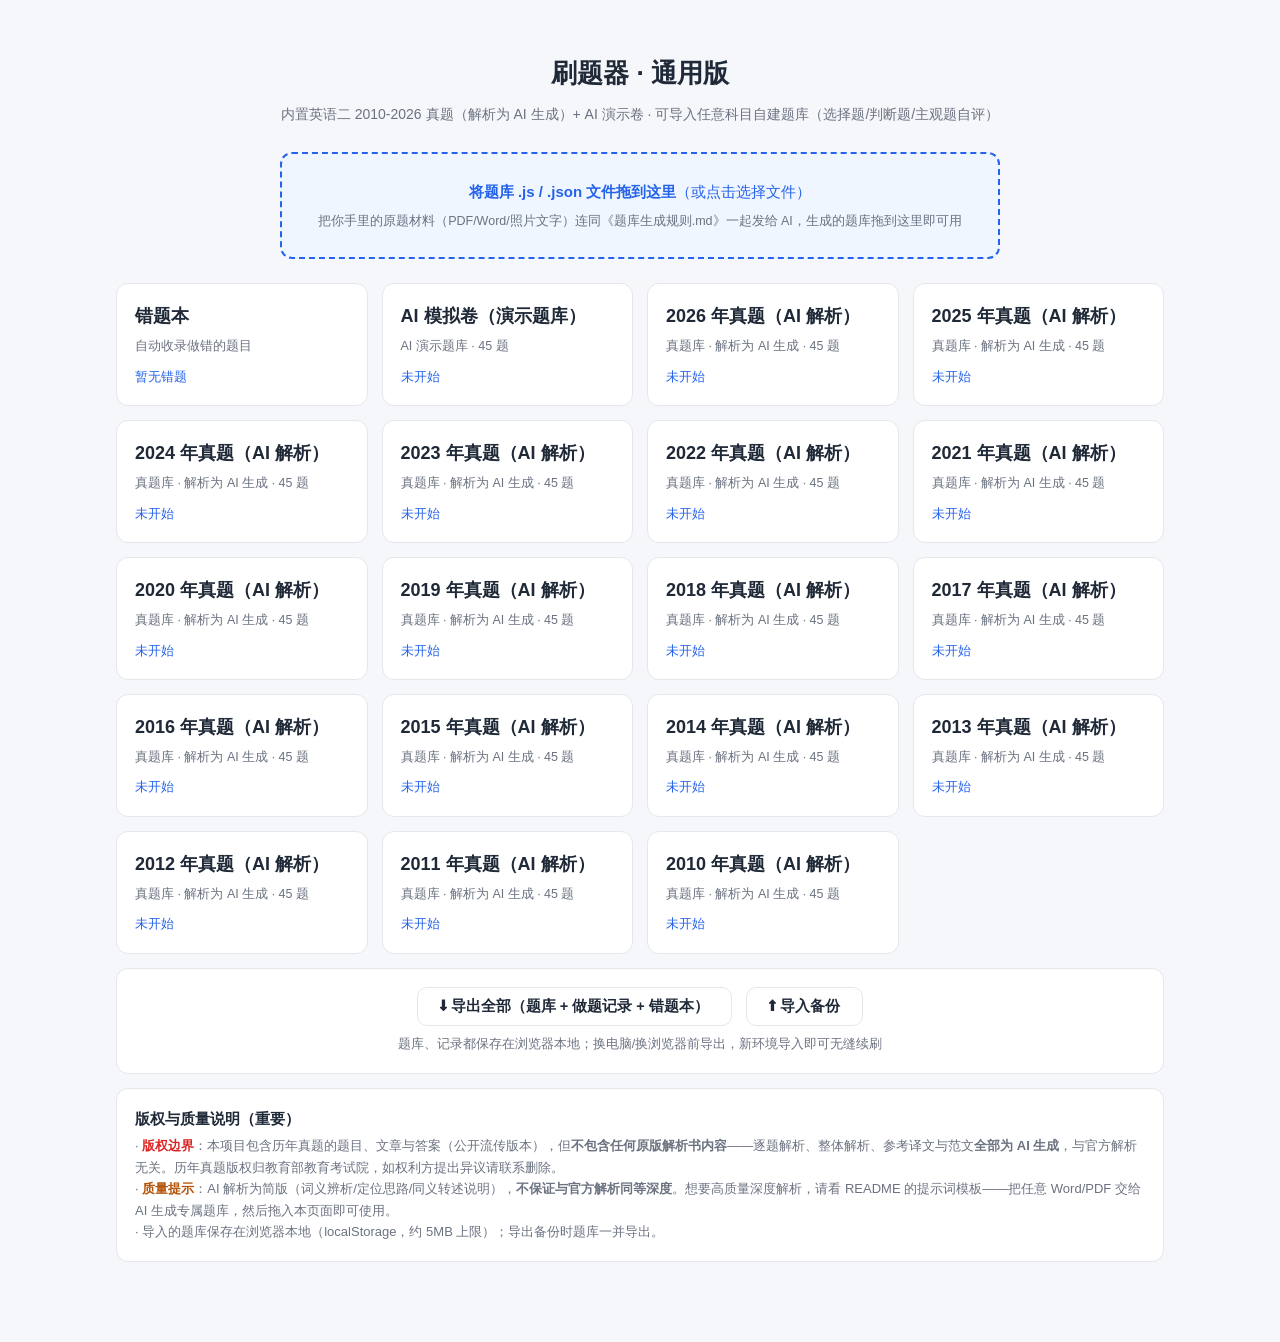
==== commit cf1eef8c: "通用版改造：secLabels 自定义章节名（任意科目可用）、试卷页补翻译/写作自评入口、自评页兜底、标题显示题库名；规则文件与 README 同步" ====
--- a/刷题器-开放版（单文件版）.html
+++ b/刷题器-开放版（单文件版）.html
@@ -448,34 +448,55 @@
   const d = dataOf(y);
   return (d && d.label) || (y + ' 年题库');
 }
+/* ---------- 章节标签（支持自定义，实现多科目通用） ---------- */
+const DEFAULT_SEC_LABELS = { C: '完形填空', R: '阅读理解', PB: '新题型', T: '翻译', W: '写作' };
+function secLabelsOf(y) {
+  const d = dataOf(y) || {};
+  return Object.assign({}, DEFAULT_SEC_LABELS, d.secLabels || {});
+}
+function secName(y, sec, ti) {
+  const sl = secLabelsOf(y);
+  if (sec === 'R') return sl.R === DEFAULT_SEC_LABELS.R ? `阅读理解 Text ${(ti || 0) + 1}` : `${sl.R} ${(ti || 0) + 1}`;
+  return sl[sec] || '';
+}
 function sectionsOf(y) {
   const d = dataOf(y);
   const secs = [{
-    id: 'C', label: '完形填空', tag: 'Section I', count: d.cloze.questions.length,
+    id: 'C', label: secName(y, 'C'), tag: 'Section I', count: d.cloze.questions.length,
     desc: d.cloze.questions.length + ' 题 · 语言知识运用', qList: d.cloze.questions.map(q => ({ ...q, sec: 'C', ti: -1, key: `${y}:C:-1:${q.num}` })),
     material: { type: 'C', directions: d.cloze.directions, passage: d.cloze.passage, blob: d.cloze.analysisBlob },
   }];
-  d.reading.forEach((tx, i) => {
+  (d.reading || []).forEach((tx, i) => {
     secs.push({
-      id: 'R', ti: i, label: `阅读理解 Text ${i + 1}`, tag: 'Part A',
+      id: 'R', ti: i, label: secName(y, 'R', i), tag: 'Part A',
       count: tx.questions.length, desc: (tx.title || '') + ' · ' + tx.questions.length + ' 题',
       qList: tx.questions.map(q => ({ ...q, sec: 'R', ti: i, key: `${y}:R:${i}:${q.num}` })),
       material: { type: 'R', passage: tx.passage, overview: tx.overview, discourse: tx.discourse },
     });
   });
   secs.push({
-    id: 'PB', label: '新题型 Part B', tag: 'Part B', count: d.partB.questions.length,
+    id: 'PB', label: secName(y, 'PB'), tag: 'Part B', count: d.partB.questions.length,
     desc: d.partB.questions.length + ' 题 · ' + ((d.partB.options || []).length ? '选择匹配' : '判断正误'),
     qList: d.partB.questions.map(q => ({ ...q, sec: 'PB', ti: -1, key: `${y}:PB:-1:${q.num}` })),
     material: { type: 'PB', directions: d.partB.directions, options: d.partB.options, passage: d.partB.passage, blob: d.partB.analysisBlob },
   });
+  if (d.translation && d.translation.blocks && d.translation.blocks.length) {
+    secs.push({ id: 'T', label: secName(y, 'T') + ' · 自评', tag: 'Section III', count: 1, desc: '主观题 · 对照参考译文自评', qList: [], material: null });
+  }
+  if (d.writing && d.writing.small && d.writing.small.length) {
+    secs.push({ id: 'W', label: secName(y, 'W') + ' · 自评', tag: 'Section IV', count: 2, desc: '主观题 · 对照参考范文自评', qList: [], material: null });
+  }
   return secs;
 }
 function getQuestion(y, sec, ti, num) {
-  const d = dataOf(y);
-  if (sec === 'C') return d.cloze.questions.find(q => q.num === num);
-  if (sec === 'PB') return d.partB.questions.find(q => q.num === num);
-  return d.reading[ti].questions.find(q => q.num === num);
+  try {
+    const d = dataOf(y);
+    if (!d) return undefined;
+    if (sec === 'C') return (d.cloze.questions || []).find(q => q.num === num);
+    if (sec === 'PB') return (d.partB.questions || []).find(q => q.num === num);
+    const tx = (d.reading || [])[ti];
+    return tx ? tx.questions.find(q => q.num === num) : undefined;
+  } catch (e) { return undefined; }
 }
 
 /* ---------- 工具 ---------- */
@@ -541,11 +562,11 @@
   }).join('');
   const wrongN = wrongBook.length;
   app.innerHTML = `
-    <div class="hero"><h1>考研英语（二）真题刷题器</h1>
-      <p>2010 – 2026 · 17 套真题 + AI 演示卷 · 解析与译文/范文均为 AI 生成 · 支持拖拽导入自建题库</p></div>
+    <div class="hero"><h1>刷题器 · 通用版</h1>
+      <p>内置英语二 2010-2026 真题（解析为 AI 生成）+ AI 演示卷 · 可导入任意科目自建题库（选择题/判断题/主观题自评）</p></div>
     <div class="dropzone" id="dropzone" onclick="document.getElementById('bankfile').click()">
       <b>将题库 .js / .json 文件拖到这里</b>（或点击选择文件）
-      <div class="sub">想要更高质量的深度解析？看 README 里的提示词模板，让 AI 生成专属题库拖入即可</div>
+      <div class="sub">把你手里的原题材料（PDF/Word/照片文字）连同《题库生成规则.md》一起发给 AI，生成的题库拖到这里即可用</div>
       <input type="file" id="bankfile" accept=".js,.json" style="display:none" onchange="importBank(this.files)">
     </div>
     <div class="grid">
@@ -602,7 +623,7 @@
     if (!q) return null;
     return { ...q, sec: e.sec, ti: e.ti, key: `${e.y}:${e.sec}:${e.ti}:${e.num}`, year: e.y };
   }).filter(Boolean);
-  if (!list.length) { alert('错题已被清空'); return; }
+  if (!list.length) { alert('这批错题对应的题库数据已不存在（题库可能已删除），无法重做'); return; }
   const y = list[0].year;
   quiz = {
     y, secIdx: -1, sec: { id: 'W', label: '错题重刷' },
@@ -613,18 +634,18 @@
   render();
 }
 function materialForMixed(list) {
-  const d = QUIZ_DATA[list[0].year];
+  const d = dataOf(list[0].year) || QUIZ_DATA[list[0].year] || {};
   const first = list[0];
-  if (first.sec === 'C') return { type: 'C', directions: d.cloze.directions, passage: d.cloze.passage, blob: d.cloze.analysisBlob };
-  if (first.sec === 'PB') return { type: 'PB', directions: d.partB.directions, options: d.partB.options, passage: d.partB.passage, blob: d.partB.analysisBlob };
-  const tx = d.reading[first.ti];
+  if (first.sec === 'C') return { type: 'C', directions: (d.cloze || {}).directions, passage: (d.cloze || {}).passage, blob: (d.cloze || {}).analysisBlob };
+  if (first.sec === 'PB') return { type: 'PB', directions: (d.partB || {}).directions, options: (d.partB || {}).options, passage: (d.partB || {}).passage, blob: (d.partB || {}).analysisBlob };
+  const tx = (d.reading || [])[first.ti] || {};
   return { type: 'R', passage: tx.passage, overview: tx.overview, discourse: tx.discourse };
 }
 
-function materialHTML(m) {
+function materialHTML(m, y) {
   if (!m) return '';
   if (m.type === 'C') {
-    return `<h3>完形填空 · 原文</h3>
+    return `<h3>${esc(secName(y, 'C'))} · 原文</h3>
       ${m.directions && m.directions.length ? `<div class="directions">${esc(m.directions.join(' '))}</div>` : ''}
       <div class="passage">${renderPassage(m.passage)}</div>`;
   }
@@ -637,7 +658,7 @@
   }
   if (m.type === 'PB') {
     const opts = (m.options || []).map(o => `<div class="pb-opt"><b>[${o.key}]</b> ${esc(o.text)}</div>`).join('');
-    return `<h3>新题型 · 材料与选项</h3>
+    return `<h3>${esc(secName(y, 'PB'))} · 材料与选项</h3>
       ${m.directions && m.directions.length ? `<div class="directions">${esc(m.directions.join(' '))}</div>` : ''}
       ${opts ? `<div style="margin-bottom:12px">${opts}</div>` : ''}
       <div class="passage">${renderPassage(m.passage)}</div>
@@ -686,11 +707,11 @@
   app.innerHTML = `
     <div class="topbar">
       <button class="back" onclick="go(${quiz.mixed ? "'wrong'" : `'paper',{y:${y}}`})">← 返回</button>
-      <h2>${quiz.mixed ? '错题重刷' : `${y} · ${sec.label}`}</h2>
+      <h2>${quiz.mixed ? '错题重刷' : `${esc(bankLabel(y))} · ${esc(sec.label)}`}</h2>
       <span class="spacer"></span><span class="meta">第 ${idx + 1} / ${list.length} 题 · 已对 ${quiz.correct} 题</span>
     </div>
     <div class="layout">
-      <div class="panel">${materialHTML(quiz.material)}</div>
+      <div class="panel">${materialHTML(quiz.material, y)}</div>
       <div class="panel qcard">
         <div class="qnum"><span>${q.sec === 'C' ? '完形填空' : q.sec === 'PB' ? '新题型' : '阅读理解'} · 第 ${q.num} 题</span>
           <span>${isTF ? '判断正误' : '单选'}</span></div>
@@ -767,7 +788,7 @@
       <span style="color:var(--bad)">选 ${r.chosen}</span><span style="color:var(--ok)">应 ${r.q.answer}</span></div>`).join('');
   app.innerHTML = `
     <div class="topbar"><button class="back" onclick="go('home')">← 返回首页</button>
-      <h2>${mixed ? '错题重刷' : `${y} · ${sec.label}`} · 练习结果</h2></div>
+      <h2>${mixed ? '错题重刷' : `${esc(bankLabel(y))} · ${esc(sec.label)}`} · 练习结果</h2></div>
     <div class="summary card">
       <h3 style="color:var(--ink2)">${mixed ? '本轮重刷结果' : '本次练习正确率'}</h3>
       <div class="score">${correct} / ${results.length}</div>
@@ -798,10 +819,10 @@
     return;
   }
   const rows = items.map((w, i) => `
-    <div class="wrong-item"><div class="wq">
-      <div class="meta">${w.y} 年 · ${w.sec === 'C' ? '完形' : w.sec === 'PB' ? '新题型' : '阅读 Text ' + ((w.ti || 0) + 1)} · 第 ${w.num} 题</div>
+    <div class="wrong-item" style="cursor:pointer" onclick="redoOne(${i})"><div class="wq">
+      <div class="meta">${w.y} · ${esc(secName(w.y, w.sec, w.ti))} · 第 ${w.num} 题</div>
       <div>${esc(w.snippet || '')}…</div></div>
-      <button class="btn ghost" onclick="redoOne(${i})">重做</button></div>`).join('');
+      <button class="btn ghost" onclick="event.stopPropagation();redoOne(${i})">重做</button></div>`).join('');
   app.innerHTML = `
     <div class="topbar"><button class="back" onclick="go('home')">← 返回</button><h2>错题本（${items.length}）</h2>
       <span class="spacer"></span><button class="btn primary" onclick="redoAll()">全部重刷</button></div>
@@ -816,28 +837,43 @@
 
 /* ---------- 自评（翻译/写作） ---------- */
 function viewSelf(y, secId) {
-  const d = QUIZ_DATA[y];
+  const d = dataOf(y);
+  if (!d) {
+    app.innerHTML = `<div class="topbar"><button class="back" onclick="go('home')">← 返回</button><h2>自评</h2></div>
+      <div class="empty">该题库数据缺失，无法打开自评页。</div>`;
+    return;
+  }
   let body, title;
   if (secId === 'T') {
-    title = '翻译（46 题）· 自评对照';
+    title = secName(y, 'T') + ' · 自评对照';
+    if (!d.translation || !Array.isArray(d.translation.blocks)) {
+      app.innerHTML = `<div class="topbar"><button class="back" onclick="go('paper',{y:${y}})">← 返回</button><h2>${esc(title)}</h2></div>
+        <div class="empty">该题库没有${esc(secName(y, 'T'))}部分。</div>`;
+      return;
+    }
     body = `<div class="panel">
       <h3>题目原文</h3><div class="directions">${esc(d.translation.blocks.slice(0, 2).join(' '))}</div>
       <div class="passage">${renderPassage(d.translation.blocks.slice(2))}</div>
-      ${d.translation.reference ? `<h3 style="margin-top:16px">参考译文</h3>
+      ${d.translation.reference ? `<h3 style="margin-top:16px">参考译文 / 答案对照</h3>
         <div class="ref-block">${renderRich(d.translation.reference)}</div>` : ''}
-      ${d.translation.analysis ? `<details style="margin-top:12px"><summary style="cursor:pointer;font-size:13px;color:var(--brand)">逐句解析</summary>
+      ${d.translation.analysis ? `<details style="margin-top:12px"><summary style="cursor:pointer;font-size:13px;color:var(--brand)">解析 / 答案要点</summary>
         <div class="analysis">${renderRich(d.translation.analysis)}</div></details>` : ''}</div>`;
   } else {
-    title = '写作（47-48 题）· 自评对照';
+    title = secName(y, 'W') + ' · 自评对照';
+    if (!d.writing || !Array.isArray(d.writing.small)) {
+      app.innerHTML = `<div class="topbar"><button class="back" onclick="go('paper',{y:${y}})">← 返回</button><h2>${esc(title)}</h2></div>
+        <div class="empty">该题库没有${esc(secName(y, 'W'))}部分。</div>`;
+      return;
+    }
     const one = (label, blocks, ref) => `
       <div class="panel" style="margin-bottom:16px">
-        <h3>${label}</h3>
+        <h3>${esc(label)}</h3>
         <div class="passage" style="margin-bottom:10px">${renderPassage(blocks)}</div>
-        ${ref ? `<details><summary style="cursor:pointer;font-size:13px;color:var(--brand)">参考范文</summary>
+        ${ref ? `<details><summary style="cursor:pointer;font-size:13px;color:var(--brand)">参考范文 / 答案对照</summary>
           <div class="ref-block">${renderRich(ref)}</div></details>` : '<div class="sub">暂无参考范文</div>'}
       </div>`;
-    body = one('Part A · 小作文（47）', d.writing.small, d.writing.small_ref) +
-           one('Part B · 大作文（48）', d.writing.large, d.writing.large_ref);
+    body = one(`${secName(y, 'W')} Part A`, d.writing.small, d.writing.small_ref) +
+           one(`${secName(y, 'W')} Part B`, d.writing.large, d.writing.large_ref);
   }
   app.innerHTML = `
     <div class="topbar"><button class="back" onclick="go('paper',{y:${y}})">← 返回</button><h2>${y} ${title}</h2></div>
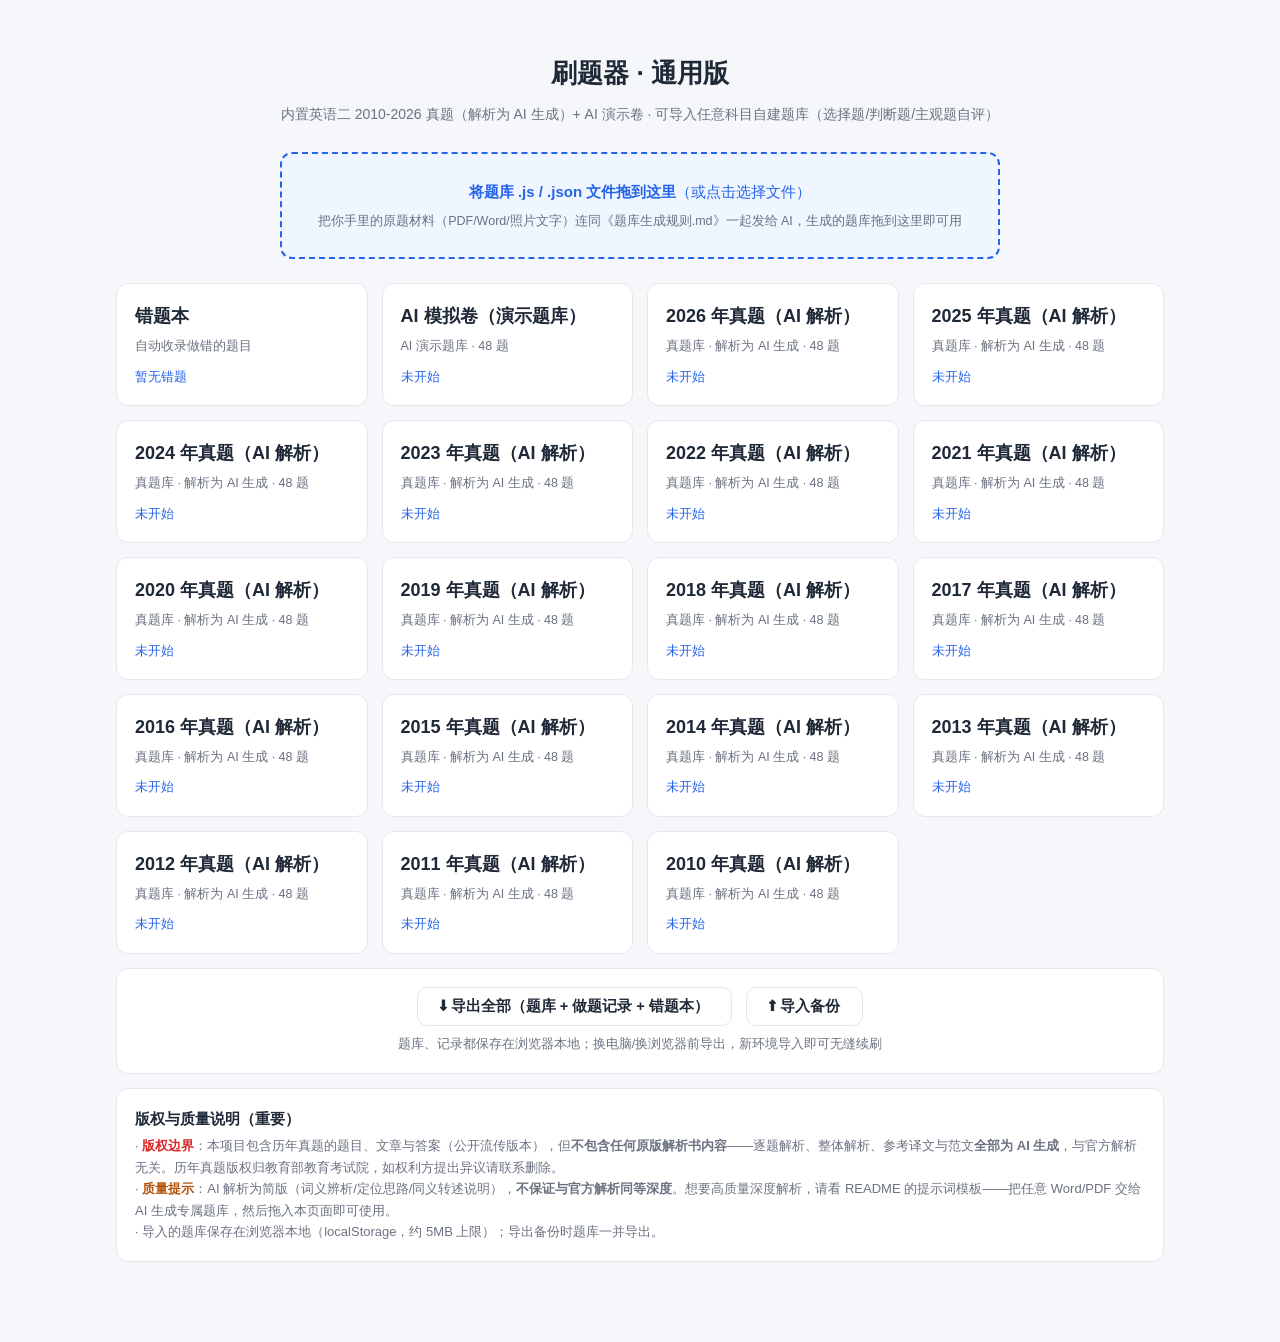
==== commit 37a63c62: "通用规范 v2：sections 形态支持任意科目八种题型（单选/多选/判断/填空/匹配/排序/选词/主观），客观题全自动评分；题库生成规则重写为通用规范" ====
--- a/刷题器-开放版（单文件版）.html
+++ b/刷题器-开放版（单文件版）.html
@@ -167,6 +167,15 @@
 }
 .dropzone .sub { color: var(--ink2); font-size: 12.5px; margin-top: 6px; }
 .dropzone:hover, .dropzone.dragging { background: #dbeafe; border-color: #1d4ed8; transform: scale(1.01); }
+
+/* 填空题输入框 */
+.blank-input {
+  width: 100%; max-width: 420px; padding: 10px 12px; font-size: 15px;
+  font-family: inherit; border: 1.5px solid var(--line); border-radius: 8px;
+  margin: 4px 0 10px; background: var(--card); color: var(--ink);
+}
+.blank-input:focus { outline: none; border-color: var(--brand); }
+.blank-input:disabled { background: var(--bg); color: var(--ink2); }
 
 </style>
 </head>
@@ -448,8 +457,9 @@
   const d = dataOf(y);
   return (d && d.label) || (y + ' 年题库');
 }
-/* ---------- 章节标签（支持自定义，实现多科目通用） ---------- */
+/* ---------- 章节标签 ---------- */
 const DEFAULT_SEC_LABELS = { C: '完形填空', R: '阅读理解', PB: '新题型', T: '翻译', W: '写作' };
+const V2_TYPE_LABEL = { single: '选择题', multi: '多选题', judge: '判断题', cloze: '选词填空', blank: '填空题', match: '匹配题', order: '排序题', subjective: '主观题' };
 function secLabelsOf(y) {
   const d = dataOf(y) || {};
   return Object.assign({}, DEFAULT_SEC_LABELS, d.secLabels || {});
@@ -457,45 +467,109 @@
 function secName(y, sec, ti) {
   const sl = secLabelsOf(y);
   if (sec === 'R') return sl.R === DEFAULT_SEC_LABELS.R ? `阅读理解 Text ${(ti || 0) + 1}` : `${sl.R} ${(ti || 0) + 1}`;
-  return sl[sec] || '';
-}
-function sectionsOf(y) {
+  if (sl[sec]) return sl[sec];
+  const s = bankSections(y).find(x => x.sec === sec && (x.ti || -1) === (ti || -1));
+  return s ? s.label : (sec || '');
+}
+
+/* ---------- 归一化层：v1（英语二五件套）与 v2（通用 sections）→ 统一内部结构 ----------
+   统一 section：{ sec, ti, kind:'quiz'|'self', label, tag, count, desc, qList, material, selfItems }
+   统一题目：   { num, stem, opts, answer, analysis, _kind: single|multi|judge|match|blank|order }
+   判分规则由 _kind 唯一决定。 */
+const asArr = v => Array.isArray(v) ? v : (v ? [v] : []);
+
+function kindFor(q, type, mat) {
+  if (Array.isArray(q.answer)) return 'blank';
+  const ans = String(q.answer == null ? '' : q.answer);
+  const hasOpts = q.opts && Object.keys(q.opts).length;
+  if (type === 'multi') return 'multi';
+  if (type === 'order') return 'order';
+  if (type === 'blank') return 'blank';
+  if (type === 'match') return 'match';
+  if (type === 'judge') return 'judge';
+  if (hasOpts) return ans.length > 1 ? 'multi' : 'single';
+  if (mat && mat.options && mat.options.length) return 'match';
+  return 'judge';
+}
+function normQ(q, y, sec, ti, kind) {
+  return Object.assign({}, q, { sec, ti, _kind: kind, key: `${y}:${sec}:${ti}:${q.num}` });
+}
+function mkQuizSec(y, sec, ti, label, tag, desc, qs, mat, qtype) {
+  const qList = (qs || []).map(q => normQ(q, y, sec, ti, kindFor(q, qtype, mat)));
+  return { sec, ti, kind: 'quiz', label, tag, count: qList.length, desc, qList, material: mat };
+}
+function normV1(y, d) {
+  const secs = [mkQuizSec(y, 'C', -1, secName(y, 'C'), 'Section I',
+    d.cloze.questions.length + ' 题 · 语言知识运用', d.cloze.questions,
+    { directions: asArr(d.cloze.directions), passage: asArr(d.cloze.passage), blob: d.cloze.analysisBlob || '' }, 'cloze')];
+  (d.reading || []).forEach((tx, i) => {
+    secs.push(mkQuizSec(y, 'R', i, secName(y, 'R', i), 'Part A',
+      (tx.title || '') + ' · ' + tx.questions.length + ' 题', tx.questions,
+      { passage: asArr(tx.passage), overview: tx.overview || '', discourse: tx.discourse || '' }, 'single'));
+  });
+  secs.push(mkQuizSec(y, 'PB', -1, secName(y, 'PB'), 'Part B',
+    d.partB.questions.length + ' 题 · ' + ((d.partB.options || []).length ? '选择匹配' : '判断正误'),
+    d.partB.questions,
+    { directions: asArr(d.partB.directions), options: asArr(d.partB.options), passage: asArr(d.partB.passage), blob: d.partB.analysisBlob || '' }));
+  if (d.translation && Array.isArray(d.translation.blocks) && d.translation.blocks.length) {
+    secs.push({ sec: 'T', ti: -1, kind: 'self', label: secName(y, 'T') + ' · 自评', tag: 'Section III', count: 1,
+      desc: '主观题 · 对照参考答案自评', qList: [],
+      selfItems: [{ title: secName(y, 'T') + ' · 题目', directions: d.translation.blocks.slice(0, 2), body: d.translation.blocks.slice(2),
+        reference: d.translation.reference || '', analysis: d.translation.analysis || '' }] });
+  }
+  if (d.writing && Array.isArray(d.writing.small) && d.writing.small.length) {
+    secs.push({ sec: 'W', ti: -1, kind: 'self', label: secName(y, 'W') + ' · 自评', tag: 'Section IV', count: 2,
+      desc: '主观题 · 对照参考范文自评', qList: [],
+      selfItems: [
+        { title: secName(y, 'W') + ' Part A', body: asArr(d.writing.small), reference: d.writing.small_ref || '', analysis: '' },
+        { title: secName(y, 'W') + ' Part B', body: asArr(d.writing.large), reference: d.writing.large_ref || '', analysis: '' }] });
+  }
+  return secs;
+}
+function normV2(y, d) {
+  return (d.sections || []).map((s, i) => {
+    const t = s.type || '';
+    const label = s.title || (V2_TYPE_LABEL[t] || '题目');
+    const mat = {
+      directions: asArr(s.directions),
+      passage: asArr(s.material != null ? s.material : s.passage),
+      options: asArr(s.options),
+      overview: s.overview || '',
+      discourse: s.discourse || '',
+      blob: s.analysisBlob || s.blob || '',
+    };
+    if (t === 'subjective') {
+      const items = (Array.isArray(s.questions) ? s.questions : []).map(q => ({
+        title: (q.num ? q.num + '. ' : '') + String(q.stem || '主观题').replace(/^\d+[.、．]\s*/, ''),
+        directions: asArr(q.directions),
+        body: asArr(q.material != null ? q.material : q.body),
+        reference: q.reference || (typeof q.answer === 'string' ? q.answer : '') || s.reference || '',
+        analysis: q.analysis || s.analysis || '',
+      }));
+      if (!items.length) items.push({ title: label, directions: mat.directions, body: mat.passage, reference: s.reference || '', analysis: s.analysis || '' });
+      return { sec: 'S' + i, ti: -1, kind: 'self', label, tag: '主观题', count: items.length, desc: '主观题 · 对照参考答案自评', qList: [], selfItems: items };
+    }
+    const first = (s.questions || [])[0] || {};
+    return mkQuizSec(y, 'S' + i, -1, label, V2_TYPE_LABEL[t] || '题目',
+      (s.questions || []).length + ' 题 · ' + (V2_TYPE_LABEL[kindFor(first, t, mat)] || '客观题'),
+      s.questions || [], mat, t);
+  });
+}
+function bankSections(y) {
   const d = dataOf(y);
-  const secs = [{
-    id: 'C', label: secName(y, 'C'), tag: 'Section I', count: d.cloze.questions.length,
-    desc: d.cloze.questions.length + ' 题 · 语言知识运用', qList: d.cloze.questions.map(q => ({ ...q, sec: 'C', ti: -1, key: `${y}:C:-1:${q.num}` })),
-    material: { type: 'C', directions: d.cloze.directions, passage: d.cloze.passage, blob: d.cloze.analysisBlob },
-  }];
-  (d.reading || []).forEach((tx, i) => {
-    secs.push({
-      id: 'R', ti: i, label: secName(y, 'R', i), tag: 'Part A',
-      count: tx.questions.length, desc: (tx.title || '') + ' · ' + tx.questions.length + ' 题',
-      qList: tx.questions.map(q => ({ ...q, sec: 'R', ti: i, key: `${y}:R:${i}:${q.num}` })),
-      material: { type: 'R', passage: tx.passage, overview: tx.overview, discourse: tx.discourse },
-    });
-  });
-  secs.push({
-    id: 'PB', label: secName(y, 'PB'), tag: 'Part B', count: d.partB.questions.length,
-    desc: d.partB.questions.length + ' 题 · ' + ((d.partB.options || []).length ? '选择匹配' : '判断正误'),
-    qList: d.partB.questions.map(q => ({ ...q, sec: 'PB', ti: -1, key: `${y}:PB:-1:${q.num}` })),
-    material: { type: 'PB', directions: d.partB.directions, options: d.partB.options, passage: d.partB.passage, blob: d.partB.analysisBlob },
-  });
-  if (d.translation && d.translation.blocks && d.translation.blocks.length) {
-    secs.push({ id: 'T', label: secName(y, 'T') + ' · 自评', tag: 'Section III', count: 1, desc: '主观题 · 对照参考译文自评', qList: [], material: null });
-  }
-  if (d.writing && d.writing.small && d.writing.small.length) {
-    secs.push({ id: 'W', label: secName(y, 'W') + ' · 自评', tag: 'Section IV', count: 2, desc: '主观题 · 对照参考范文自评', qList: [], material: null });
-  }
-  return secs;
+  if (!d) return [];
+  try {
+    return Array.isArray(d.sections) ? normV2(y, d) : normV1(y, d);
+  } catch (e) { return []; }
+}
+function findSection(y, sec, ti) {
+  return bankSections(y).find(s => s.sec === sec && (s.ti || -1) === (ti || -1)) || null;
 }
 function getQuestion(y, sec, ti, num) {
   try {
-    const d = dataOf(y);
-    if (!d) return undefined;
-    if (sec === 'C') return (d.cloze.questions || []).find(q => q.num === num);
-    if (sec === 'PB') return (d.partB.questions || []).find(q => q.num === num);
-    const tx = (d.reading || [])[ti];
-    return tx ? tx.questions.find(q => q.num === num) : undefined;
+    const s = findSection(y, sec, ti);
+    if (!s) return undefined;
+    return s.qList.find(q => q.num === num);
   } catch (e) { return undefined; }
 }
 
@@ -587,18 +661,16 @@
     </div>`;
 }
 function countOf(y) {
-  const d = dataOf(y);
-  return (d.cloze.questions.length || 0) + (d.reading || []).reduce((s, t) => s + (t.questions || []).length, 0) + ((d.partB && d.partB.questions) || []).length;
+  return bankSections(y).reduce((n, s) => n + (s.kind === 'quiz' ? s.qList.length : (s.selfItems || []).length), 0);
 }
 
 function viewPaper(y) {
-  const secs = sectionsOf(y);
+  const secs = bankSections(y);
   const rows = secs.map((s, i) => `
-    <div class="sec-row" onclick="${s.id === 'C' || s.id === 'R' || s.id === 'PB'
-      ? `startQuiz(${y},${i})` : `go('self',{y:${y},sec:'${s.id === 'T' ? 'T' : 'W'}'})`}">
-      <span class="tag${s.id === 'T' || s.id === 'W' ? ' self' : ''}">${s.tag}</span>
-      <div style="flex:1"><h3>${s.label}</h3><div class="sub">${s.desc}</div></div>
-      <span class="sub">${s.id === 'T' || s.id === 'W' ? '自评对照 →' : '开始 →'}</span>
+    <div class="sec-row" onclick="${s.kind === 'quiz' ? `startQuiz(${y},${i})` : `go('self',{y:${y},sec:'${s.sec}'})`}">
+      <span class="tag${s.kind === 'self' ? ' self' : ''}">${esc(s.tag)}</span>
+      <div style="flex:1"><h3>${esc(s.label)}</h3><div class="sub">${esc(s.desc)}</div></div>
+      <span class="sub">${s.kind === 'self' ? '自评对照 →' : '开始 →'}</span>
     </div>`).join('');
   app.innerHTML = `
     <div class="topbar"><button class="back" onclick="go('home')">← 返回</button>
@@ -608,7 +680,7 @@
 
 /* ---------- 练习 ---------- */
 function startQuiz(y, secIdx) {
-  const secs = sectionsOf(y);
+  const secs = bankSections(y);
   const s = secs[secIdx];
   quiz = {
     y, secIdx, sec: s, list: s.qList.slice(), idx: 0,
@@ -625,85 +697,80 @@
   }).filter(Boolean);
   if (!list.length) { alert('这批错题对应的题库数据已不存在（题库可能已删除），无法重做'); return; }
   const y = list[0].year;
+  const sec0 = findSection(y, list[0].sec, list[0].ti) || {};
   quiz = {
     y, secIdx: -1, sec: { id: 'W', label: '错题重刷' },
     list, idx: 0, chosen: null, judged: false, correct: 0, results: [], mixed: true,
-    material: materialForMixed(list),
+    matLabel: sec0.label || '材料',
+    material: sec0.material || { passage: [] },
   };
   route = { view: 'quiz' };
   render();
 }
 function materialForMixed(list) {
-  const d = dataOf(list[0].year) || QUIZ_DATA[list[0].year] || {};
   const first = list[0];
-  if (first.sec === 'C') return { type: 'C', directions: (d.cloze || {}).directions, passage: (d.cloze || {}).passage, blob: (d.cloze || {}).analysisBlob };
-  if (first.sec === 'PB') return { type: 'PB', directions: (d.partB || {}).directions, options: (d.partB || {}).options, passage: (d.partB || {}).passage, blob: (d.partB || {}).analysisBlob };
-  const tx = (d.reading || [])[first.ti] || {};
-  return { type: 'R', passage: tx.passage, overview: tx.overview, discourse: tx.discourse };
-}
-
-function materialHTML(m, y) {
+  const s = findSection(first.year, first.sec, first.ti);
+  return s ? s.material : { passage: [] };
+}
+
+function materialHTML(m, header) {
   if (!m) return '';
-  if (m.type === 'C') {
-    return `<h3>${esc(secName(y, 'C'))} · 原文</h3>
-      ${m.directions && m.directions.length ? `<div class="directions">${esc(m.directions.join(' '))}</div>` : ''}
-      <div class="passage">${renderPassage(m.passage)}</div>`;
-  }
-  if (m.type === 'R') {
-    return `<h3>文章原文</h3><div class="passage">${renderPassage(m.passage)}</div>
-      ${m.overview ? `<details style="margin-top:12px"><summary style="cursor:pointer;font-size:13px;color:var(--brand)">文章总体分析</summary>
-        <div class="analysis">${renderRich(m.overview)}</div></details>` : ''}
-      ${m.discourse ? `<details style="margin-top:8px"><summary style="cursor:pointer;font-size:13px;color:var(--brand)">语篇分析（逐段对照翻译）</summary>
-        <div class="analysis">${renderRich(m.discourse)}</div></details>` : ''}`;
-  }
-  if (m.type === 'PB') {
-    const opts = (m.options || []).map(o => `<div class="pb-opt"><b>[${o.key}]</b> ${esc(o.text)}</div>`).join('');
-    return `<h3>${esc(secName(y, 'PB'))} · 材料与选项</h3>
-      ${m.directions && m.directions.length ? `<div class="directions">${esc(m.directions.join(' '))}</div>` : ''}
-      ${opts ? `<div style="margin-bottom:12px">${opts}</div>` : ''}
-      <div class="passage">${renderPassage(m.passage)}</div>
-      ${m.blob ? `<details style="margin-top:12px"><summary style="cursor:pointer;font-size:13px;color:var(--brand)">本部分整体解析</summary>
-        <div class="analysis">${renderRich(m.blob)}</div></details>` : ''}`;
-  }
-  return '';
+  const det = (t, c) => c ? `<details style="margin-top:12px"><summary style="cursor:pointer;font-size:13px;color:var(--brand)">${t}</summary>
+    <div class="analysis">${renderRich(c)}</div></details>` : '';
+  let body = '';
+  if (m.directions && m.directions.length) body += `<div class="directions">${esc(m.directions.join(' '))}</div>`;
+  if (m.options && m.options.length) body += `<div style="margin-bottom:12px">${m.options.map(o => `<div class="pb-opt"><b>[${o.key}]</b> ${esc(o.text)}</div>`).join('')}</div>`;
+  if (m.passage && m.passage.length) body += `<div class="passage">${renderPassage(m.passage)}</div>`;
+  return `<h3>${esc(header)}</h3>${body}${det('文章总体分析', m.overview)}${det('语篇分析（逐段对照翻译）', m.discourse)}${det('本部分整体解析', m.blob)}`;
 }
 
 function viewQuiz() {
   const { y, sec, list, idx } = quiz;
   const q = list[idx];
-  let opts, optLabel, isTF;
-  if (q.opts && Object.keys(q.opts).length) {
-    opts = Object.keys(q.opts); optLabel = k => q.opts[k]; isTF = false;
-  } else if (q.sec === 'PB' && quiz.material.options && quiz.material.options.length) {
-    const omap = {}; quiz.material.options.forEach(o => { omap[o.key] = o.text; });
-    opts = quiz.material.options.map(o => o.key); optLabel = k => omap[k]; isTF = false;
-  } else {
-    opts = ['T', 'F']; optLabel = k => (k === 'T' ? '正确（True）' : '错误（False）'); isTF = true;
-  }
-
+  const kind = q._kind || 'single';
+  const KIND_LABEL = { single: '单选', multi: '多选（选出全部正确项）', order: '排序（按顺序点击选项）',
+    judge: '判断正误', match: '从上方选项中选择', blank: '填空（多个可接受答案任填其一）' };
+
+  let opts = [], optLabel = () => '', blankMode = kind === 'blank';
+  if (!blankMode) {
+    if (q.opts && Object.keys(q.opts).length) {
+      opts = Object.keys(q.opts); optLabel = k => q.opts[k];
+    } else if (quiz.material.options && quiz.material.options.length) {
+      const omap = {}; quiz.material.options.forEach(o => { omap[o.key] = o.text; });
+      opts = quiz.material.options.map(o => o.key); optLabel = k => omap[k];
+    } else {
+      opts = ['T', 'F']; optLabel = k => (k === 'T' ? '正确（True）' : '错误（False）');
+    }
+  }
+
+  const chosenArr = Array.isArray(quiz.chosen) ? quiz.chosen : null;
+  const inChosen = k => chosenArr ? chosenArr.includes(k) : quiz.chosen === k;
+  const ansSet = kind === 'multi' ? new Set(String(q.answer).split('')) : null;
   let optsHtml = opts.map(k => {
     let cls = 'opt';
     if (quiz.judged) {
-      if (k === q.answer) cls += ' right';
-      else if (k === quiz.chosen) cls += ' wrong';
-    } else if (k === quiz.chosen) cls += ' chosen';
+      if (ansSet ? ansSet.has(k) : k === q.answer) cls += ' right';
+      else if (inChosen(k)) cls += ' wrong';
+    } else if (inChosen(k)) cls += ' chosen';
     return `<button class="${cls}" ${quiz.judged ? 'disabled' : ''} onclick="choose('${k}')">
       <span class="key">${k}.</span> <span>${esc(optLabel(k))}</span></button>`;
   }).join('');
 
   let verdict = '', anaHtml = '';
   if (quiz.judged) {
-    const okFlag = quiz.chosen === q.answer;
-    verdict = `<div class="verdict ${okFlag ? 'ok' : 'bad'}">${okFlag ? '✓ 回答正确' : `✗ 回答错误 · 正确答案 ${q.answer}`}</div>`;
-    const blob = q.sec === 'C' ? quiz.material.blob : (q.sec === 'PB' ? quiz.material.blob : '');
+    const okFlag = quiz.lastOk;
+    const dispAns = kind === 'blank' ? (Array.isArray(q.answer) ? q.answer.join(' / ') : q.answer) : q.answer;
+    verdict = `<div class="verdict ${okFlag ? 'ok' : 'bad'}">${okFlag ? '✓ 回答正确' : `✗ 回答错误 · 正确答案 ${esc(String(dispAns))}`}</div>`;
+    const blob = quiz.material.blob || '';
     anaHtml = `
       <div class="analysis">${q.analysis ? renderRich(q.analysis)
         : (blob ? '<p style="color:var(--ink2)">该题无逐题解析，请展开下方"本部分整体解析"。</p>' : '<p style="color:var(--ink2)">暂无解析。</p>')}
-        ${blob && q.sec !== 'PB' ? `<details class="ana-toggle"><summary style="cursor:pointer;color:var(--brand)">本部分整体解析</summary>
+        ${blob ? `<details class="ana-toggle"><summary style="cursor:pointer;color:var(--brand)">本部分整体解析</summary>
           <div class="analysis">${renderRich(blob)}</div></details>` : ''}
       </div>`;
   }
 
+  const secHeader = quiz.mixed ? (quiz.matLabel || '材料') : sec.label;
   app.innerHTML = `
     <div class="topbar">
       <button class="back" onclick="go(${quiz.mixed ? "'wrong'" : `'paper',{y:${y}}`})">← 返回</button>
@@ -711,18 +778,20 @@
       <span class="spacer"></span><span class="meta">第 ${idx + 1} / ${list.length} 题 · 已对 ${quiz.correct} 题</span>
     </div>
     <div class="layout">
-      <div class="panel">${materialHTML(quiz.material, y)}</div>
+      <div class="panel">${materialHTML(quiz.material, secHeader)}</div>
       <div class="panel qcard">
-        <div class="qnum"><span>${q.sec === 'C' ? '完形填空' : q.sec === 'PB' ? '新题型' : '阅读理解'} · 第 ${q.num} 题</span>
-          <span>${isTF ? '判断正误' : '单选'}</span></div>
-        <div class="qstem">${esc(q.stem || (isTF ? '判断以上说法的正误。' : ''))}</div>
-        <div class="opts">${optsHtml}</div>
+        <div class="qnum"><span>${esc(secName(y, q.sec, q.ti) || sec.label)} · 第 ${q.num} 题</span>
+          <span>${KIND_LABEL[kind] || '单选'}</span></div>
+        <div class="qstem">${esc(q.stem || (kind === 'judge' ? '判断以上说法的正误。' : ''))}</div>
+        ${blankMode ? `<input id="blankin" class="blank-input" type="text" ${quiz.judged ? 'disabled' : ''}
+          value="${esc(String(quiz.chosen == null ? '' : quiz.chosen))}" oninput="blankType(this.value)" placeholder="在此输入答案">` : ''}
+        ${optsHtml ? `<div class="opts">${optsHtml}</div>` : ''}
         ${verdict}
         ${anaHtml}
         <div class="actions">
           ${quiz.judged
             ? `<button class="btn primary" onclick="nextQ()">${idx + 1 < list.length ? '下一题 →' : '查看结果 →'}</button>`
-            : `<button class="btn primary" onclick="judge()" ${quiz.chosen ? '' : 'disabled'}>确认答案</button>
+            : `<button class="btn primary" onclick="judge()" ${(!blankMode && (!quiz.chosen || (Array.isArray(quiz.chosen) && !quiz.chosen.length))) ? 'disabled' : ''}>确认答案</button>
                <button class="btn ghost" onclick="reveal()">直接看答案</button>`}
         </div>
       </div>
@@ -731,16 +800,50 @@
 
 function choose(k) {
   if (!quiz || quiz.judged) return;
-  quiz.chosen = k;
+  const q = quiz.list[quiz.idx];
+  const kind = q._kind || 'single';
+  if (kind === 'multi' || kind === 'order') {
+    const arr = Array.isArray(quiz.chosen) ? quiz.chosen.slice() : [];
+    const i = arr.indexOf(k);
+    if (i >= 0) arr.splice(i, 1); else arr.push(k);
+    quiz.chosen = arr;
+  } else {
+    quiz.chosen = k;
+  }
   render();
 }
+function blankType(v) {
+  if (quiz && !quiz.judged) quiz.chosen = v;
+}
+function scoreOne(q, chosen) {
+  const kind = q._kind || 'single';
+  if (kind === 'multi') {
+    const c = [...new Set(chosen)].sort().join('');
+    return { ok: c === [...new Set(String(q.answer).split(''))].sort().join(''), disp: c || '（未选）' };
+  }
+  if (kind === 'order') {
+    const c = chosen.join('');
+    return { ok: c === String(q.answer), disp: c || '（未排）' };
+  }
+  if (kind === 'blank') {
+    const norm = s => String(s == null ? '' : s).trim().toLowerCase().replace(/\s+/g, ' ');
+    const acc = (Array.isArray(q.answer) ? q.answer : [q.answer]).map(norm);
+    const c = norm(chosen);
+    return { ok: acc.includes(c) && c !== '', disp: c || '（未填）' };
+  }
+  return { ok: chosen === q.answer, disp: chosen };
+}
 function judge() {
-  if (!quiz.chosen || quiz.judged) return;
+  if (!quiz || quiz.judged) return;
+  const q = quiz.list[quiz.idx];
+  const kind = q._kind || 'single';
+  if (kind === 'blank' && !String(quiz.chosen == null ? '' : quiz.chosen).trim()) { alert('请先输入答案'); return; }
+  if (!quiz.chosen || (Array.isArray(quiz.chosen) && !quiz.chosen.length)) return;
   quiz.judged = true;
-  const q = quiz.list[quiz.idx];
-  const okFlag = quiz.chosen === q.answer;
+  const { ok: okFlag, disp } = scoreOne(q, quiz.chosen);
+  quiz.lastOk = okFlag;
   if (okFlag) quiz.correct++;
-  quiz.results.push({ q, chosen: quiz.chosen, ok: okFlag });
+  quiz.results.push({ q, chosen: disp, ok: okFlag });
   if (!okFlag) {
     wrongBook = wrongBook.filter(w => !(w.y === (q.year || quiz.y) && w.sec === q.sec && w.ti === q.ti && w.num === q.num));
     wrongBook.push({ y: q.year || quiz.y, sec: q.sec, ti: q.ti, num: q.num,
@@ -750,7 +853,11 @@
   render();
 }
 function reveal() {
-  quiz.chosen = quiz.list[quiz.idx].answer;
+  const q = quiz.list[quiz.idx];
+  const kind = q._kind || 'single';
+  if (kind === 'multi' || kind === 'order') quiz.chosen = String(q.answer).split('');
+  else if (kind === 'blank') quiz.chosen = Array.isArray(q.answer) ? q.answer[0] : q.answer;
+  else quiz.chosen = q.answer;
   judge();
 }
 function nextQ() {
@@ -835,48 +942,32 @@
   startWrongQuiz(wrongBook.slice());
 }
 
-/* ---------- 自评（翻译/写作） ---------- */
+/* ---------- 自评（主观题通用） ---------- */
 function viewSelf(y, secId) {
-  const d = dataOf(y);
-  if (!d) {
+  if (!dataOf(y)) {
     app.innerHTML = `<div class="topbar"><button class="back" onclick="go('home')">← 返回</button><h2>自评</h2></div>
       <div class="empty">该题库数据缺失，无法打开自评页。</div>`;
     return;
   }
-  let body, title;
-  if (secId === 'T') {
-    title = secName(y, 'T') + ' · 自评对照';
-    if (!d.translation || !Array.isArray(d.translation.blocks)) {
-      app.innerHTML = `<div class="topbar"><button class="back" onclick="go('paper',{y:${y}})">← 返回</button><h2>${esc(title)}</h2></div>
-        <div class="empty">该题库没有${esc(secName(y, 'T'))}部分。</div>`;
-      return;
-    }
-    body = `<div class="panel">
-      <h3>题目原文</h3><div class="directions">${esc(d.translation.blocks.slice(0, 2).join(' '))}</div>
-      <div class="passage">${renderPassage(d.translation.blocks.slice(2))}</div>
-      ${d.translation.reference ? `<h3 style="margin-top:16px">参考译文 / 答案对照</h3>
-        <div class="ref-block">${renderRich(d.translation.reference)}</div>` : ''}
-      ${d.translation.analysis ? `<details style="margin-top:12px"><summary style="cursor:pointer;font-size:13px;color:var(--brand)">解析 / 答案要点</summary>
-        <div class="analysis">${renderRich(d.translation.analysis)}</div></details>` : ''}</div>`;
-  } else {
-    title = secName(y, 'W') + ' · 自评对照';
-    if (!d.writing || !Array.isArray(d.writing.small)) {
-      app.innerHTML = `<div class="topbar"><button class="back" onclick="go('paper',{y:${y}})">← 返回</button><h2>${esc(title)}</h2></div>
-        <div class="empty">该题库没有${esc(secName(y, 'W'))}部分。</div>`;
-      return;
-    }
-    const one = (label, blocks, ref) => `
-      <div class="panel" style="margin-bottom:16px">
-        <h3>${esc(label)}</h3>
-        <div class="passage" style="margin-bottom:10px">${renderPassage(blocks)}</div>
-        ${ref ? `<details><summary style="cursor:pointer;font-size:13px;color:var(--brand)">参考范文 / 答案对照</summary>
-          <div class="ref-block">${renderRich(ref)}</div></details>` : '<div class="sub">暂无参考范文</div>'}
-      </div>`;
-    body = one(`${secName(y, 'W')} Part A`, d.writing.small, d.writing.small_ref) +
-           one(`${secName(y, 'W')} Part B`, d.writing.large, d.writing.large_ref);
-  }
+  const s = bankSections(y).find(x => x.sec === secId && x.kind === 'self');
+  const title = (s ? s.label.replace(/ · 自评$/, '') : (secName(y, secId) || '自评')) + ' · 自评对照';
+  if (!s || !(s.selfItems || []).length) {
+    app.innerHTML = `<div class="topbar"><button class="back" onclick="go('paper',{y:${y}})">← 返回</button><h2>${esc(title)}</h2></div>
+      <div class="empty">该题库没有此自评部分。</div>`;
+    return;
+  }
+  const body = s.selfItems.map(it => `
+    <div class="panel" style="margin-bottom:16px">
+      <h3>${esc(it.title)}</h3>
+      ${it.directions && it.directions.length ? `<div class="directions">${esc(it.directions.join(' '))}</div>` : ''}
+      <div class="passage" style="margin-bottom:10px">${renderPassage(it.body)}</div>
+      ${it.reference ? `<details open><summary style="cursor:pointer;font-size:13px;color:var(--brand)">参考答案 / 答案对照</summary>
+        <div class="ref-block">${renderRich(it.reference)}</div></details>` : '<div class="sub">暂无参考答案</div>'}
+      ${it.analysis ? `<details style="margin-top:8px"><summary style="cursor:pointer;font-size:13px;color:var(--brand)">解析 / 答案要点</summary>
+        <div class="analysis">${renderRich(it.analysis)}</div></details>` : ''}
+    </div>`).join('');
   app.innerHTML = `
-    <div class="topbar"><button class="back" onclick="go('paper',{y:${y}})">← 返回</button><h2>${y} ${title}</h2></div>
+    <div class="topbar"><button class="back" onclick="go('paper',{y:${y}})">← 返回</button><h2>${y} ${esc(title)}</h2></div>
     ${body}`;
 }
 
@@ -915,6 +1006,12 @@
 /* ---------- 自建题库导入（拖拽 / 选择文件） ---------- */
 function validateBank(p) {
   if (!p || typeof p !== 'object') return null;
+  // v2 通用形态：sections 数组，至少一节含题目或主观题
+  if (Array.isArray(p.sections)) {
+    const ok = p.sections.some(s => s && ((Array.isArray(s.questions) && s.questions.length) || s.type === 'subjective'));
+    return ok ? p : null;
+  }
+  // v1 形态：英语二五件套
   if (!p.cloze || !Array.isArray(p.cloze.questions) || !Array.isArray(p.reading) || !p.partB || !Array.isArray(p.partB.questions)) return null;
   const n = p.cloze.questions.length + p.reading.reduce((s, t) => s + ((t && t.questions) || []).length, 0) + p.partB.questions.length;
   if (n < 1) return null;
